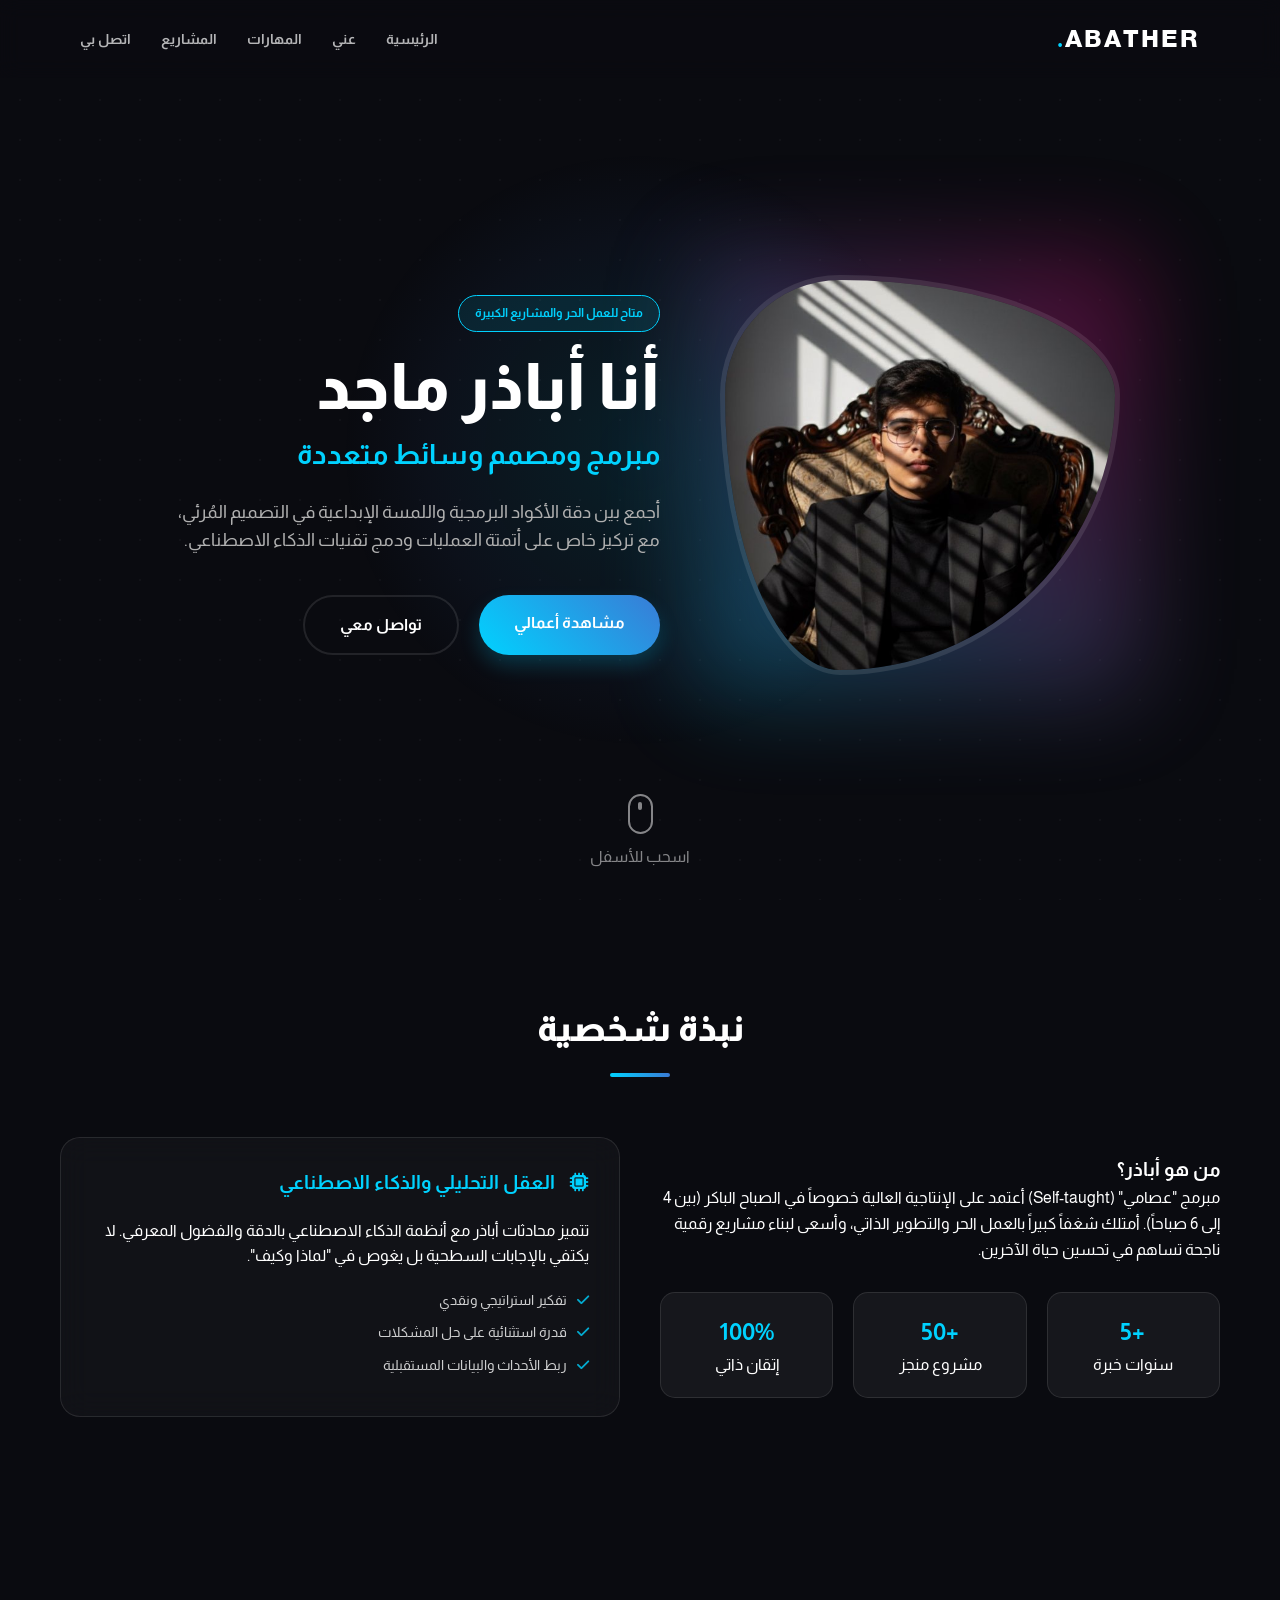
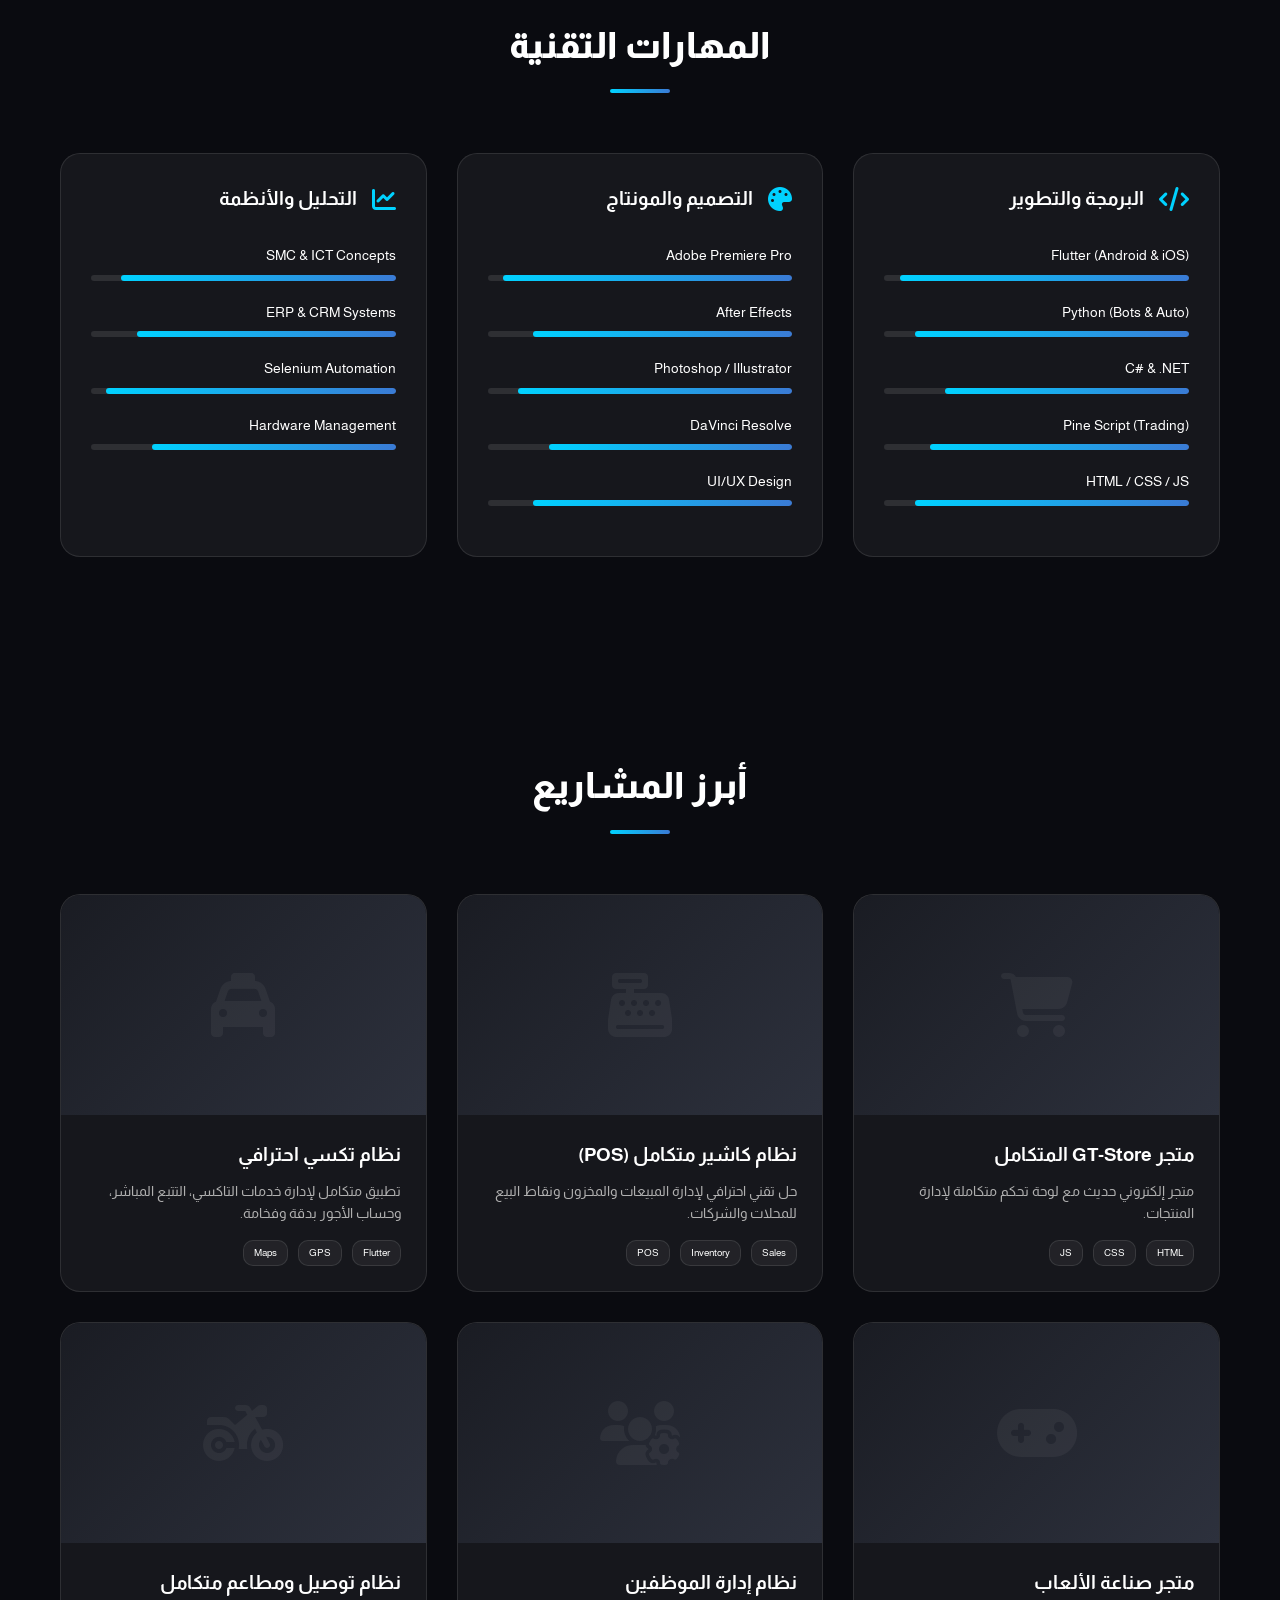
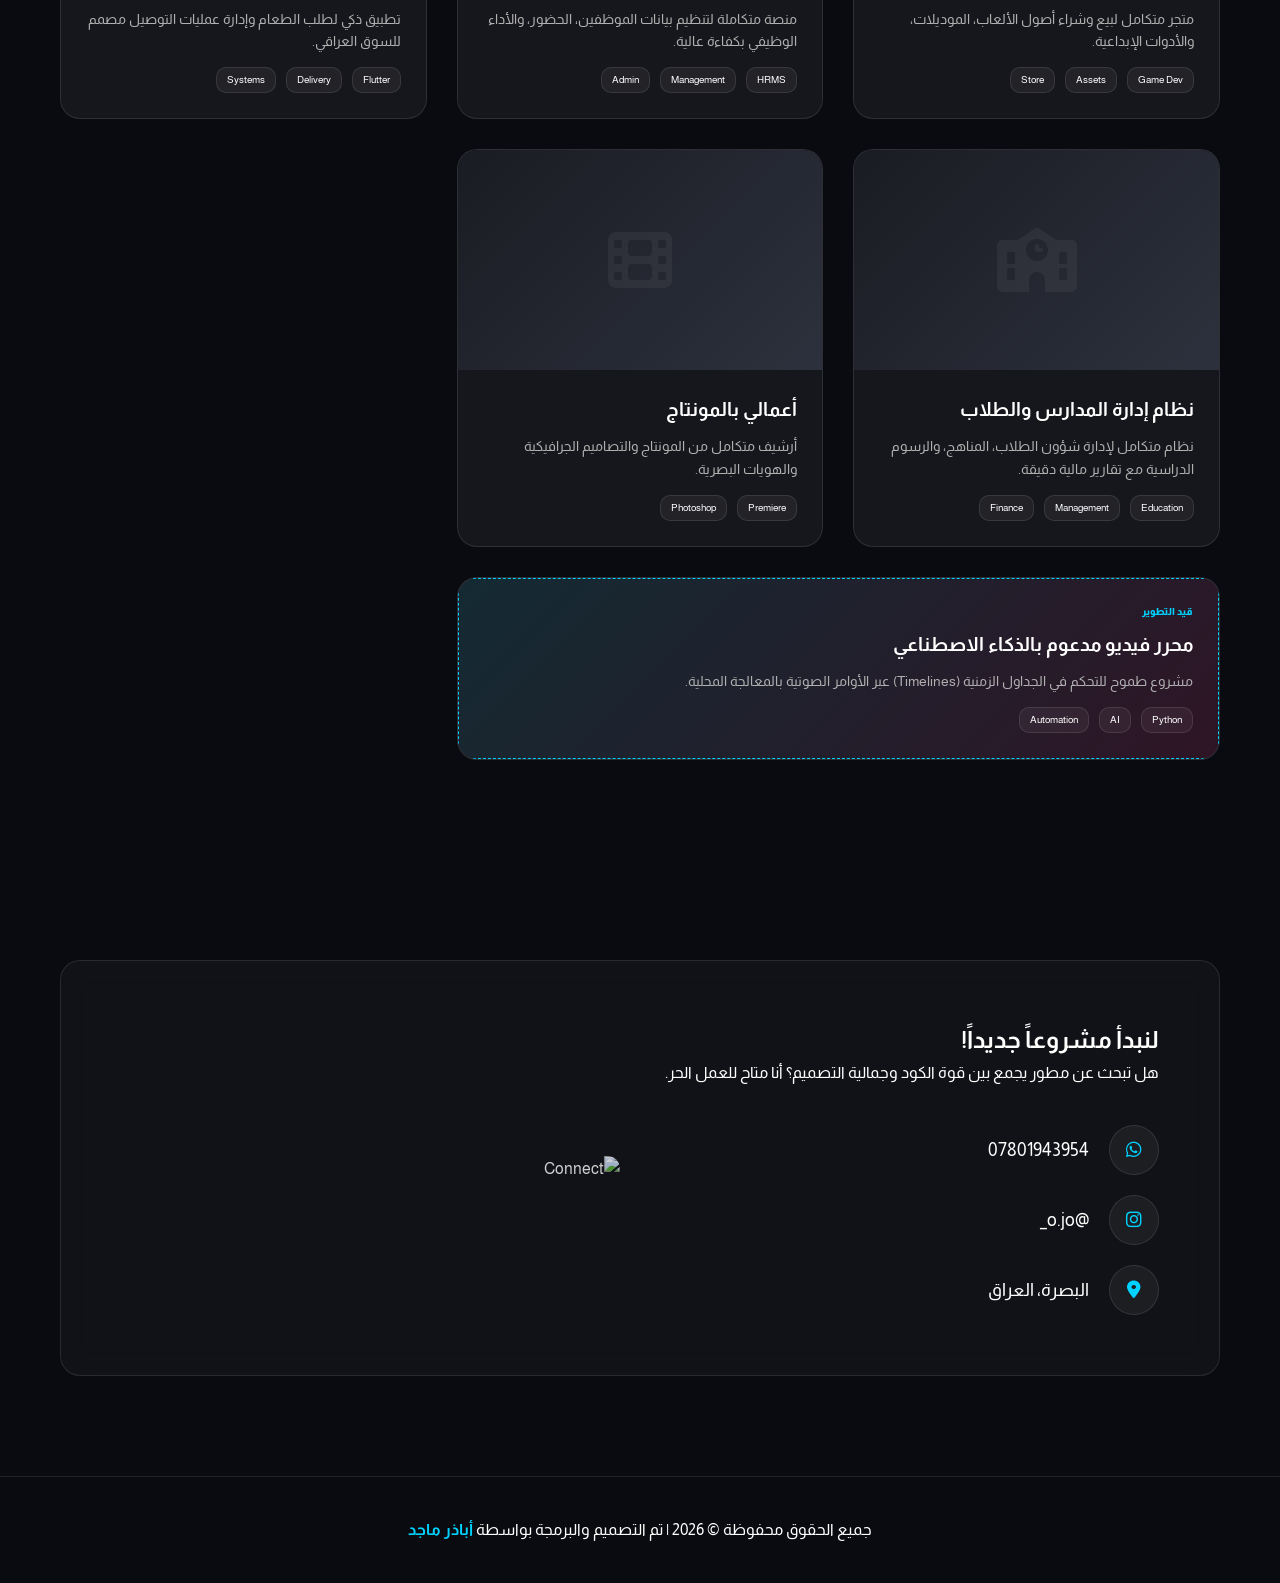
==== index.html @ ebd36cac "Add files via upload" ====
<!DOCTYPE html>
<html lang="ar" dir="rtl">
<head>
    <meta charset="UTF-8">
    <meta name="viewport" content="width=device-width, initial-scale=1.0">
    <title>أباذر ماجد | مبرمج ومصمم وسائط متعددة</title>
    <!-- SEO Meta Tags -->
    <meta name="description" content="البورتفوليو الشخصي لأباذر ماجد - مبرمج Flutter ومصمم وسائط متعددة وخبير في الأنظمة الذكية والأتمتة.">
    <!-- Fonts -->
    <link href="https://fonts.googleapis.com/css2?family=Almarai:wght@300;400;700;800&family=Outfit:wght@300;400;600;800&display=swap" rel="stylesheet">
    <!-- Icons -->
    <link rel="stylesheet" href="https://cdnjs.cloudflare.com/ajax/libs/font-awesome/6.4.0/css/all.min.css">
    <!-- Styles -->
    <link rel="stylesheet" href="style.css">
</head>
<body>
    <!-- Background Elements -->
    <div class="bg-glow"></div>
    <div class="bg-grid"></div>

    <nav class="navbar">
        <div class="nav-container">
            <div class="logo">ABATHER<span>.</span></div>
            <ul class="nav-links">
                <li><a href="#hero">الرئيسية</a></li>
                <li><a href="#about">عني</a></li>
                <li><a href="#skills">المهارات</a></li>
                <li><a href="#projects">المشاريع</a></li>
                <li><a href="#contact">اتصل بي</a></li>
            </ul>
            <div class="nav-toggle">
                <i class="fas fa-bars"></i>
            </div>
        </div>
    </nav>

    <main>
        <!-- Hero Section -->
        <section id="hero" class="hero-section">
            <div class="container">
                <div class="hero-content">
                    <div class="hero-image-wrapper reveal">
                        <img src="mang/3926734177934878693 (1).jpg" alt="أباذر ماجد" class="hero-image">
                        <div class="image-glow"></div>
                    </div>
                    <div class="hero-text reveal">
                        <h2 class="badge">متاح للعمل الحر والمشاريع الكبيرة</h2>
                        <h1>أنا أباذر ماجد</h1>
                        <h3 class="glitch-text">مبرمج ومصمم وسائط متعددة</h3>
                        <p>أجمع بين دقة الأكواد البرمجية واللمسة الإبداعية في التصميم المُرئي، مع تركيز خاص على أتمتة العمليات ودمج تقنيات الذكاء الاصطناعي.</p>
                        <div class="hero-btns">
                            <a href="#projects" class="btn primary">مشاهدة أعمالي</a>
                            <a href="https://wa.me/9647801943954" target="_blank" class="btn secondary">تواصل معي</a>
                        </div>
                    </div>
                </div>
            </div>
            <div class="scroll-down">
                <span class="mouse"></span>
                <span class="text">اسحب للأسفل</span>
            </div>
        </section>

        <!-- About Section -->
        <section id="about" class="about-section">
            <div class="container">
                <div class="section-header reveal">
                    <h2>نبذة شخصية</h2>
                    <div class="divider"></div>
                </div>
                <div class="about-grid">
                    <div class="about-info reveal">
                        <h3>من هو أباذر؟</h3>
                        <p>مبرمج "عصامي" (Self-taught) أعتمد على الإنتاجية العالية خصوصاً في الصباح الباكر (بين 4 إلى 6 صباحاً). أمتلك شغفاً كبيراً بالعمل الحر والتطوير الذاتي، وأسعى لبناء مشاريع رقمية ناجحة تساهم في تحسين حياة الآخرين.</p>
                        <div class="stats-row">
                            <div class="stat-card">
                                <h4>+5</h4>
                                <p>سنوات خبرة</p>
                            </div>
                            <div class="stat-card">
                                <h4>+50</h4>
                                <p>مشروع منجز</p>
                            </div>
                            <div class="stat-card">
                                <h4>100%</h4>
                                <p>إتقان ذاتي</p>
                            </div>
                        </div>
                    </div>
                    <div class="about-ai reveal">
                        <div class="glass-card ai-insight">
                            <h3><i class="fas fa-microchip"></i> العقل التحليلي والذكاء الاصطناعي</h3>
                            <p>تتميز محادثات أباذر مع أنظمة الذكاء الاصطناعي بالدقة والفضول المعرفي. لا يكتفي بالإجابات السطحية بل يغوص في "لماذا وكيف".</p>
                            <ul>
                                <li><i class="fas fa-check"></i> تفكير استراتيجي ونقدي</li>
                                <li><i class="fas fa-check"></i> قدرة استثنائية على حل المشكلات</li>
                                <li><i class="fas fa-check"></i> ربط الأحداث والبيانات المستقبلية</li>
                            </ul>
                        </div>
                    </div>
                </div>
            </div>
        </section>

        <!-- Skills Section -->
        <section id="skills" class="skills-section">
            <div class="container">
                <div class="section-header reveal">
                    <h2>المهارات التقنية</h2>
                    <div class="divider"></div>
                </div>
                <div class="skills-grid">
                    <!-- Dev Skills -->
                    <div class="skill-category reveal">
                        <div class="category-header">
                            <i class="fas fa-code"></i>
                            <h3>البرمجة والتطوير</h3>
                        </div>
                        <ul class="skill-list">
                            <li><span>Flutter (Android & iOS)</span><div class="bar"><div class="fill" style="width: 95%;"></div></div></li>
                            <li><span>Python (Bots & Auto)</span><div class="bar"><div class="fill" style="width: 90%;"></div></div></li>
                            <li><span>C# & .NET</span><div class="bar"><div class="fill" style="width: 80%;"></div></div></li>
                            <li><span>Pine Script (Trading)</span><div class="bar"><div class="fill" style="width: 85%;"></div></div></li>
                            <li><span>HTML / CSS / JS</span><div class="bar"><div class="fill" style="width: 90%;"></div></div></li>
                        </ul>
                    </div>
                    <!-- Design Skills -->
                    <div class="skill-category reveal">
                        <div class="category-header">
                            <i class="fas fa-palette"></i>
                            <h3>التصميم والمونتاج</h3>
                        </div>
                        <ul class="skill-list">
                            <li><span>Adobe Premiere Pro</span><div class="bar"><div class="fill" style="width: 95%;"></div></div></li>
                            <li><span>After Effects</span><div class="bar"><div class="fill" style="width: 85%;"></div></div></li>
                            <li><span>Photoshop / Illustrator</span><div class="bar"><div class="fill" style="width: 90%;"></div></div></li>
                            <li><span>DaVinci Resolve</span><div class="bar"><div class="fill" style="width: 80%;"></div></div></li>
                            <li><span>UI/UX Design</span><div class="bar"><div class="fill" style="width: 85%;"></div></div></li>
                        </ul>
                    </div>
                    <!-- Financial Skills -->
                    <div class="skill-category reveal">
                        <div class="category-header">
                            <i class="fas fa-chart-line"></i>
                            <h3>التحليل والأنظمة</h3>
                        </div>
                        <ul class="skill-list">
                            <li><span>SMC & ICT Concepts</span><div class="bar"><div class="fill" style="width: 90%;"></div></div></li>
                            <li><span>ERP & CRM Systems</span><div class="bar"><div class="fill" style="width: 85%;"></div></div></li>
                            <li><span>Selenium Automation</span><div class="bar"><div class="fill" style="width: 95%;"></div></div></li>
                            <li><span>Hardware Management</span><div class="bar"><div class="fill" style="width: 80%;"></div></div></li>
                        </ul>
                    </div>
                </div>
            </div>
        </section>

        <!-- Projects Section -->
        <section id="projects" class="projects-section">
            <div class="container">
                <div class="section-header reveal">
                    <h2>أبرز المشاريع</h2>
                    <div class="divider"></div>
                </div>
                <div class="projects-grid">
                    <!-- Project 1 - GT Store -->
                    <div class="project-card reveal">
                        <div class="project-img">
                            <i class="fas fa-shopping-cart placeholder-icon"></i>
                            <div class="overlay">
                                <a href="https://abathr313.github.io/GT-Store/" target="_blank" class="view-btn">زيارة الموقع <i class="fas fa-external-link-alt"></i></a>
                            </div>
                            <img src="https://images.unsplash.com/photo-1472851294608-062f824d29cc?auto=format&fit=crop&w=800&q=80" alt="GT Store" onerror="this.style.opacity='0'">
                        </div>
                        <div class="project-info">
                            <h3>متجر GT-Store المتكامل</h3>
                            <p>متجر إلكتروني حديث مع لوحة تحكم متكاملة لإدارة المنتجات.</p>
                            <div class="tags">
                                <span>HTML</span><span>CSS</span><span>JS</span>
                            </div>
                        </div>
                    </div>
                    <!-- Project 2 - POS System -->
                    <div class="project-card reveal">
                        <div class="project-img">
                             <i class="fas fa-cash-register placeholder-icon"></i>
                             <div class="overlay">
                                <a href="https://abathr313.github.io/-123/" target="_blank" class="view-btn">زيارة المشروع <i class="fas fa-external-link-alt"></i></a>
                            </div>
                            <img src="https://images.unsplash.com/photo-1604719312566-8912e9227c6a?q=80&w=800&auto=format&fit=crop" alt="Cashier POS System" onerror="this.style.opacity='0'">
                        </div>
                        <div class="project-info">
                            <h3>نظام كاشير متكامل (POS)</h3>
                            <p>حل تقني احترافي لإدارة المبيعات والمخزون ونقاط البيع للمحلات والشركات.</p>
                            <div class="tags">
                                <span>Sales</span><span>Inventory</span><span>POS</span>
                            </div>
                        </div>
                    </div>
                    <!-- Project 3 - Taxi System -->
                    <div class="project-card reveal">
                        <div class="project-img">
                             <i class="fas fa-taxi placeholder-icon"></i>
                             <div class="overlay">
                                <a href="https://abathr313.github.io/-1231/" target="_blank" class="view-btn">زيارة المشروع <i class="fas fa-external-link-alt"></i></a>
                            </div>
                            <img src="https://images.unsplash.com/photo-1617201939412-3260321201aa?q=80&w=800&auto=format&fit=crop" alt="Taxi System" onerror="this.style.opacity='0'">
                        </div>
                        <div class="project-info">
                            <h3>نظام تكسي احترافي</h3>
                            <p>تطبيق متكامل لإدارة خدمات التاكسي، التتبع المباشر، وحساب الأجور بدقة وفخامة.</p>
                            <div class="tags">
                                <span>Flutter</span><span>GPS</span><span>Maps</span>
                            </div>
                        </div>
                    </div>
                    <!-- Project 4 - Game Making Store -->
                    <div class="project-card reveal">
                        <div class="project-img">
                             <i class="fas fa-gamepad placeholder-icon"></i>
                             <div class="overlay">
                                <a href="https://abathr313.github.io/-121/" target="_blank" class="view-btn">زيارة المشروع <i class="fas fa-external-link-alt"></i></a>
                            </div>
                            <img src="https://images.unsplash.com/photo-1552820728-8b83bb6b773f?q=80&w=800&auto=format&fit=crop" alt="Game Making Store" onerror="this.style.opacity='0'">
                        </div>
                        <div class="project-info">
                            <h3>متجر صناعة الألعاب</h3>
                            <p>متجر متكامل لبيع وشراء أصول الألعاب، الموديلات، والأدوات الإبداعية.</p>
                            <div class="tags">
                                <span>Game Dev</span><span>Assets</span><span>Store</span>
                            </div>
                        </div>
                    </div>
                    <!-- Project 5 - HR System -->
                    <div class="project-card reveal">
                        <div class="project-img">
                             <i class="fas fa-users-cog placeholder-icon"></i>
                             <div class="overlay">
                                <a href="https://abathr313.github.io/-124/" target="_blank" class="view-btn">زيارة النظام <i class="fas fa-external-link-alt"></i></a>
                            </div>
                            <img src="https://images.unsplash.com/photo-1454165833767-027ffea9e77b?auto=format&fit=crop&w=800&q=80" alt="Employee Management System" onerror="this.style.opacity='0'">
                        </div>
                        <div class="project-info">
                            <h3>نظام إدارة الموظفين</h3>
                            <p>منصة متكاملة لتنظيم بيانات الموظفين، الحضور، والأداء الوظيفي بكفاءة عالية.</p>
                            <div class="tags">
                                <span>HRMS</span><span>Management</span><span>Admin</span>
                            </div>
                        </div>
                    </div>
                    <!-- Project 6 - Delivery System -->
                    <div class="project-card reveal">
                        <div class="project-img">
                             <i class="fas fa-motorcycle placeholder-icon"></i>
                             <div class="overlay">
                                <a href="https://abathr313.github.io/-126/" target="_blank" class="view-btn">زيارة المشروع <i class="fas fa-external-link-alt"></i></a>
                            </div>
                            <img src="https://images.unsplash.com/photo-1513104890138-7c749659a591?auto=format&fit=crop&w=800&q=80" alt="Delivery System" onerror="this.style.opacity='0'">
                        </div>
                        <div class="project-info">
                            <h3>نظام توصيل ومطاعم متكامل</h3>
                            <p>تطبيق ذكي لطلب الطعام وإدارة عمليات التوصيل مصمم للسوق العراقي.</p>
                            <div class="tags">
                                <span>Flutter</span><span>Delivery</span><span>Systems</span>
                            </div>
                        </div>
                    </div>
                    <!-- Project 7 - School System -->
                    <div class="project-card reveal">
                        <div class="project-img">
                             <i class="fas fa-school placeholder-icon"></i>
                             <div class="overlay">
                                <a href="https://abathr313.github.io/-144/fees.html" target="_blank" class="view-btn">زيارة النظام <i class="fas fa-external-link-alt"></i></a>
                            </div>
                            <img src="https://images.unsplash.com/photo-1523240795612-9a054b0db644?q=80&w=800&auto=format&fit=crop" alt="School Management System" onerror="this.style.opacity='0'">
                        </div>
                        <div class="project-info">
                            <h3>نظام إدارة المدارس والطلاب</h3>
                            <p>نظام متكامل لإدارة شؤون الطلاب، المناهج، والرسوم الدراسية مع تقارير مالية دقيقة.</p>
                            <div class="tags">
                                <span>Education</span><span>Management</span><span>Finance</span>
                            </div>
                        </div>
                    </div>
                    <!-- Project 8 - Multimedia Drive 1 -->
                    <div class="project-card reveal">
                        <div class="project-img">
                             <i class="fas fa-film placeholder-icon"></i>
                             <div class="overlay">
                                <a href="https://drive.google.com/drive/folders/1TkjBn6Q8F9dV_aL-BZgpra62aT1itW9M" target="_blank" class="view-btn">رؤية العمل <i class="fas fa-eye"></i></a>
                            </div>
                            <img src="https://images.unsplash.com/photo-1626785774573-4b799315345d?q=80&w=800&auto=format&fit=crop" alt="أعمالي بالمونتاج" onerror="this.style.opacity='0'">
                        </div>
                        <div class="project-info">
                            <h3>أعمالي بالمونتاج</h3>
                            <p>أرشيف متكامل من المونتاج والتصاميم الجرافيكية والهويات البصرية.</p>
                            <div class="tags">
                                <span>Premiere</span><span>Photoshop</span>
                            </div>
                        </div>
                    </div>
                    <!-- Featured AI Project -->
                    <div class="project-card reveal featured-card">
                        <div class="project-info featured">
                             <span class="label">قيد التطوير</span>
                            <h3>محرر فيديو مدعوم بالذكاء الاصطناعي</h3>
                            <p>مشروع طموح للتحكم في الجداول الزمنية (Timelines) عبر الأوامر الصوتية بالمعالجة المحلية.</p>
                             <div class="tags">
                                <span>Python</span><span>AI</span><span>Automation</span>
                            </div>
                        </div>
                    </div>
                </div>
            </div>
        </section>

        <!-- Contact Section -->
        <section id="contact" class="contact-section">
            <div class="container">
                <div class="contact-wrapper glass-card reveal">
                    <div class="contact-info">
                        <h2>لنبدأ مشروعاً جديداً!</h2>
                        <p>هل تبحث عن مطور يجمع بين قوة الكود وجمالية التصميم؟ أنا متاح للعمل الحر.</p>
                        <div class="contact-links">
                            <a href="https://wa.me/9647801943954" class="contact-item">
                                <i class="fab fa-whatsapp"></i>
                                <span>07801943954</span>
                            </a>
                            <a href="https://www.instagram.com/o.jo_" class="contact-item">
                                <i class="fab fa-instagram"></i>
                                <span>@o.jo_</span>
                            </a>
                            <div class="contact-item">
                                <i class="fas fa-map-marker-alt"></i>
                                <span>البصرة، العراق</span>
                            </div>
                        </div>
                    </div>
                    <div class="contact-form-placeholder">
                        <img src="https://images.unsplash.com/photo-1516321318423-f06f85e504b3?auto=format&fit=crop&w=800&q=80" alt="Connect">
                    </div>
                </div>
            </div>
        </section>
    </main>

    <footer class="footer">
        <div class="container">
            <p>جميع الحقوق محفوظة &copy; 2026 | تم التصميم والبرمجة بواسطة <span class="highlight">أباذر ماجد</span></p>
        </div>
    </footer>

    <!-- Scripts -->
    <script src="script.js"></script>
</body>
</html>
---- style.css ----
:root {
    --primary-color: #00d2ff;
    --secondary-color: #3a7bd5;
    --accent-color: #ff007f;
    --bg-dark: #0a0b10;
    --card-bg: rgba(255, 255, 255, 0.05);
    --text-main: #ffffff;
    --text-dim: #b0b0b0;
    --glass-border: rgba(255, 255, 255, 0.1);
    --transition: all 0.4s cubic-bezier(0.175, 0.885, 0.32, 1.275);
}

* {
    margin: 0;
    padding: 0;
    box-sizing: border-box;
    font-family: 'Almarai', 'Outfit', sans-serif;
}

html {
    scroll-behavior: smooth;
    overflow-x: hidden;
}

body {
    background-color: var(--bg-dark);
    color: var(--text-main);
    line-height: 1.6;
    overflow-x: hidden;
}

/* Background Effects */
.bg-glow {
    position: fixed;
    top: 50%;
    left: 50%;
    transform: translate(-50%, -50%);
    width: 600px;
    height: 600px;
    background: radial-gradient(circle, rgba(0, 210, 255, 0.1) 0%, rgba(58, 123, 213, 0.05) 50%, transparent 70%);
    z-index: -1;
    pointer-events: none;
    animation: pulseGlow 10s infinite alternate;
}

@keyframes pulseGlow {
    0% { transform: translate(-50%, -50%) scale(1); opacity: 0.5; }
    100% { transform: translate(-50%, -50%) scale(1.5); opacity: 0.8; }
}

.bg-grid {
    position: fixed;
    top: 0;
    left: 0;
    width: 100%;
    height: 100%;
    background-image: radial-gradient(var(--glass-border) 1px, transparent 1px);
    background-size: 40px 40px;
    z-index: -2;
    opacity: 0.3;
}

.container {
    max-width: 1200px;
    margin: 0 auto;
    padding: 0 20px;
}

/* Navbar */
.navbar {
    position: fixed;
    top: 0;
    width: 100%;
    z-index: 1000;
    padding: 20px 0;
    transition: var(--transition);
    background: rgba(10, 11, 16, 0.5);
    backdrop-filter: blur(10px);
}

.navbar.scrolled {
    padding: 10px 0;
    border-bottom: 1px solid var(--glass-border);
}

.nav-container {
    display: flex;
    justify-content: space-between;
    align-items: center;
    max-width: 1200px;
    margin: 0 auto;
    padding: 0 40px;
}

.logo {
    font-size: 24px;
    font-weight: 800;
    letter-spacing: 2px;
}

.logo span {
    color: var(--primary-color);
}

.nav-links {
    display: flex;
    list-style: none;
    gap: 30px;
}

.nav-links a {
    text-decoration: none;
    color: var(--text-main);
    font-weight: 600;
    font-size: 14px;
    transition: var(--transition);
    opacity: 0.7;
}

.nav-links a:hover {
    color: var(--primary-color);
    opacity: 1;
}

.nav-toggle {
    display: none;
    font-size: 24px;
    cursor: pointer;
}

/* Sections General */
section {
    padding: 100px 0;
}

.section-header {
    text-align: center;
    margin-bottom: 60px;
}

.section-header h2 {
    font-size: 36px;
    font-weight: 800;
    margin-bottom: 15px;
}

.divider {
    width: 60px;
    height: 4px;
    background: linear-gradient(to right, var(--primary-color), var(--secondary-color));
    margin: 0 auto;
    border-radius: 2px;
}

/* Hero Section */
.hero-section {
    min-height: 100vh;
    display: flex;
    flex-direction: column;
    justify-content: center;
    position: relative;
    padding-top: 150px;
}

.hero-content {
    display: flex;
    align-items: center;
    gap: 60px;
}

.hero-text h1 {
    font-size: 64px;
    font-weight: 800;
    line-height: 1.1;
    margin: 10px 0;
}

.hero-text h3 {
    font-size: 28px;
    color: var(--primary-color);
    margin-bottom: 20px;
}

.hero-text p {
    font-size: 18px;
    color: var(--text-dim);
    max-width: 500px;
    margin-bottom: 40px;
}

.badge {
    display: inline-block;
    padding: 8px 16px;
    background: rgba(0, 210, 255, 0.1);
    border: 1px solid var(--primary-color);
    border-radius: 20px;
    font-size: 12px;
    font-weight: 700;
    color: var(--primary-color);
    margin-bottom: 10px;
}

.hero-btns {
    display: flex;
    gap: 20px;
}

.btn {
    padding: 15px 35px;
    border-radius: 30px;
    text-decoration: none;
    font-weight: 700;
    transition: var(--transition);
    text-align: center;
}

.btn.primary {
    background: linear-gradient(45deg, var(--primary-color), var(--secondary-color));
    color: white;
    box-shadow: 0 10px 20px rgba(0, 210, 255, 0.2);
}

.btn.primary:hover {
    transform: translateY(-5px);
    box-shadow: 0 15px 30px rgba(0, 210, 255, 0.3);
}

.btn.secondary {
    border: 2px solid var(--glass-border);
    color: var(--text-main);
}

.btn.secondary:hover {
    background: var(--glass-border);
}

.hero-image-wrapper {
    position: relative;
    width: 400px;
    height: 400px;
}

.hero-image {
    width: 100%;
    height: 100%;
    object-fit: cover;
    border-radius: 30% 70% 70% 30% / 30% 30% 70% 70%;
    border: 5px solid var(--glass-border);
    animation: morph 8s ease-in-out infinite;
    position: relative;
    z-index: 1;
}

@keyframes morph {
    0% { border-radius: 30% 70% 70% 30% / 30% 30% 70% 70%; }
    50% { border-radius: 66% 34% 33% 67% / 58% 73% 27% 42%; }
    100% { border-radius: 30% 70% 70% 30% / 30% 30% 70% 70%; }
}

.image-glow {
    position: absolute;
    top: -20px;
    left: -20px;
    right: -20px;
    bottom: -20px;
    background: linear-gradient(45deg, var(--primary-color), var(--accent-color));
    filter: blur(50px);
    opacity: 0.3;
    z-index: 0;
}

.scroll-down {
    position: absolute;
    bottom: 30px;
    left: 50%;
    transform: translateX(-50%);
    display: flex;
    flex-direction: column;
    align-items: center;
    gap: 10px;
    opacity: 0.5;
}

.mouse {
    width: 25px;
    height: 40px;
    border: 2px solid var(--text-main);
    border-radius: 15px;
    position: relative;
}

.mouse::after {
    content: '';
    width: 4px;
    height: 8px;
    background: var(--text-main);
    position: absolute;
    top: 6px;
    left: 50%;
    transform: translateX(-50%);
    border-radius: 2px;
    animation: scroll 2s infinite;
}

@keyframes scroll {
    0% { transform: translate(-50%, 0); opacity: 1; }
    100% { transform: translate(-50%, 15px); opacity: 0; }
}

/* About Section */
.about-grid {
    display: grid;
    grid-template-columns: 1fr 1fr;
    gap: 40px;
    align-items: center;
}

.stats-row {
    display: flex;
    gap: 20px;
    margin-top: 30px;
}

.stat-card {
    background: var(--card-bg);
    padding: 20px;
    border-radius: 15px;
    text-align: center;
    flex: 1;
    border: 1px solid var(--glass-border);
}

.stat-card h4 {
    font-size: 24px;
    color: var(--primary-color);
}

.glass-card {
    background: rgba(255, 255, 255, 0.03);
    backdrop-filter: blur(15px);
    border: 1px solid var(--glass-border);
    border-radius: 20px;
    padding: 30px;
}

.ai-insight h3 {
    display: flex;
    align-items: center;
    gap: 15px;
    margin-bottom: 20px;
    color: var(--primary-color);
}

.ai-insight ul {
    list-style: none;
    margin-top: 20px;
}

.ai-insight li {
    display: flex;
    align-items: center;
    gap: 10px;
    margin-bottom: 10px;
    font-size: 14px;
    opacity: 0.8;
}

.ai-insight li i {
    color: var(--primary-color);
}

/* Skills Section */
.skills-grid {
    display: grid;
    grid-template-columns: repeat(3, 1fr);
    gap: 30px;
}

.skill-category {
    background: var(--card-bg);
    border: 1px solid var(--glass-border);
    border-radius: 20px;
    padding: 30px;
    transition: var(--transition);
}

.skill-category:hover {
    transform: translateY(-10px);
    border-color: var(--primary-color);
}

.category-header {
    display: flex;
    align-items: center;
    gap: 15px;
    margin-bottom: 30px;
}

.category-header i {
    font-size: 24px;
    color: var(--primary-color);
}

.skill-list {
    list-style: none;
}

.skill-list li {
    margin-bottom: 20px;
}

.skill-list li span {
    display: block;
    font-size: 14px;
    margin-bottom: 8px;
}

.bar {
    height: 6px;
    background: rgba(255, 255, 255, 0.1);
    border-radius: 3px;
    overflow: hidden;
}

.fill {
    height: 100%;
    background: linear-gradient(to right, var(--primary-color), var(--secondary-color));
    border-radius: 3px;
}

/* Projects Section */
.projects-grid {
    display: grid;
    grid-template-columns: repeat(auto-fill, minmax(350px, 1fr));
    gap: 30px;
}

.featured-card {
    grid-column: span 1;
}

@media (min-width: 992px) {
    .featured-card {
        grid-column: span 2;
    }
}

.project-card {
    background: var(--card-bg);
    border-radius: 20px;
    overflow: hidden;
    border: 1px solid var(--glass-border);
    transition: var(--transition);
}

.project-card:hover {
    transform: scale(1.02);
}

.project-img {
    height: 220px;
    width: 100%;
    overflow: hidden;
    position: relative;
    background: linear-gradient(135deg, #1a1c23 0%, #2d313d 100%);
    display: flex;
    align-items: center;
    justify-content: center;
}

.placeholder-icon {
    position: absolute;
    font-size: 4rem;
    color: rgba(255, 255, 255, 0.05);
    z-index: 0;
}

.project-img img {
    width: 100%;
    height: 100%;
    object-fit: cover;
    transition: transform 0.6s cubic-bezier(0.4, 0, 0.2, 1), opacity 0.3s ease;
    position: relative;
    z-index: 1;
}

.overlay {
    position: absolute;
    top: 0;
    left: 0;
    width: 100%;
    height: 100%;
    background: rgba(0,0,0,0.7);
    display: flex;
    justify-content: center;
    align-items: center;
    opacity: 0;
    transition: var(--transition);
    z-index: 2;
}

.project-card:hover .overlay {
    opacity: 1;
}

.view-btn {
    padding: 10px 20px;
    background: var(--primary-color);
    color: white;
    text-decoration: none;
    border-radius: 25px;
    font-size: 14px;
    font-weight: 700;
}

.project-info {
    padding: 25px;
}

.project-info h3 {
    margin-bottom: 10px;
}

.project-info p {
    font-size: 14px;
    color: var(--text-dim);
    margin-bottom: 15px;
}

.tags {
    display: flex;
    flex-wrap: wrap;
    gap: 10px;
}

.tags span {
    font-size: 10px;
    padding: 4px 10px;
    background: rgba(255, 255, 255, 0.05);
    border-radius: 10px;
    border: 1px solid var(--glass-border);
}

.featured {
    height: 100%;
    display: flex;
    flex-direction: column;
    justify-content: center;
    background: linear-gradient(135deg, rgba(0, 210, 255, 0.1), rgba(255, 0, 127, 0.1));
    border: 1px dashed var(--primary-color);
}

.label {
    font-size: 10px;
    color: var(--primary-color);
    font-weight: 800;
    text-transform: uppercase;
    margin-bottom: 10px;
    display: block;
}

.more-projects {
    text-align: center;
    margin-top: 50px;
}

.link-group {
    display: flex;
    justify-content: center;
    gap: 15px;
    flex-wrap: wrap;
    margin-top: 20px;
}

.link-group a {
    color: var(--primary-color);
    text-decoration: none;
    font-size: 14px;
    border-bottom: 1px solid transparent;
    transition: var(--transition);
}

.link-group a:hover {
    border-bottom: 1px solid var(--primary-color);
}

/* Contact Section */
.contact-wrapper {
    display: grid;
    grid-template-columns: 1fr 1fr;
    gap: 40px;
    align-items: center;
    padding: 60px;
}

.contact-links {
    margin-top: 40px;
    display: flex;
    flex-direction: column;
    gap: 20px;
}

.contact-item {
    display: flex;
    align-items: center;
    gap: 20px;
    text-decoration: none;
    color: var(--text-main);
    font-size: 18px;
    transition: var(--transition);
}

.contact-item i {
    width: 50px;
    height: 50px;
    background: var(--card-bg);
    display: flex;
    justify-content: center;
    align-items: center;
    border-radius: 50%;
    color: var(--primary-color);
    border: 1px solid var(--glass-border);
}

.contact-item:hover {
    color: var(--primary-color);
}

.contact-form-placeholder img {
    width: 100%;
    border-radius: 20px;
    opacity: 0.8;
}

/* Footer */
.footer {
    text-align: center;
    padding: 40px 0;
    border-top: 1px solid var(--glass-border);
}

.highlight {
    color: var(--primary-color);
    font-weight: 700;
}

/* Animations */
.reveal {
    opacity: 0;
    transform: translateY(30px);
    transition: all 1s ease-out;
}

.reveal.active {
    opacity: 1;
    transform: translateY(0);
}

/* Responsive */
@media (max-width: 992px) {
    .hero-content {
        flex-direction: column-reverse;
        text-align: center;
    }
    .about-grid, .skills-grid, .projects-grid, .contact-wrapper {
        grid-template-columns: 1fr;
    }
    .hero-text h1 {
        font-size: 48px;
    }
    .hero-image-wrapper {
        width: 300px;
        height: 300px;
    }
}

@media (max-width: 768px) {
    .nav-links {
        display: none;
    }
    .nav-toggle {
        display: block;
    }
}
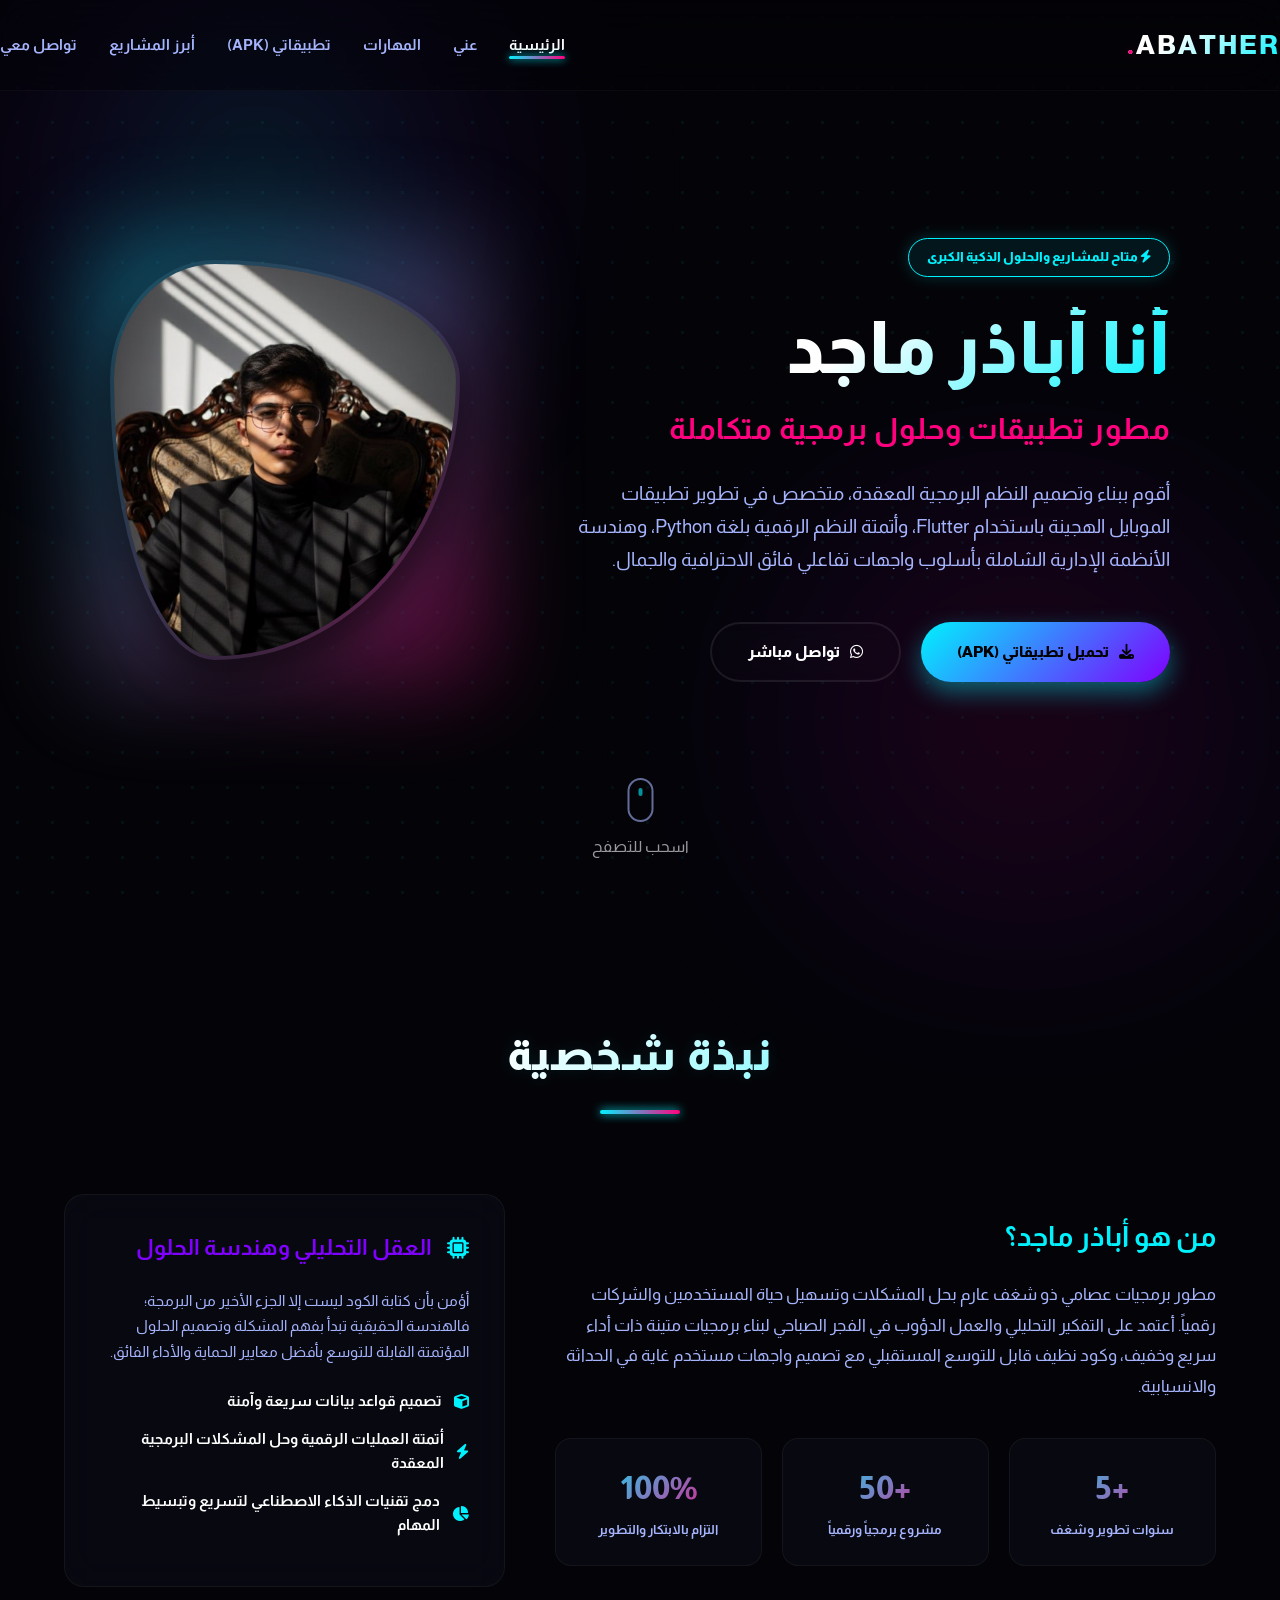
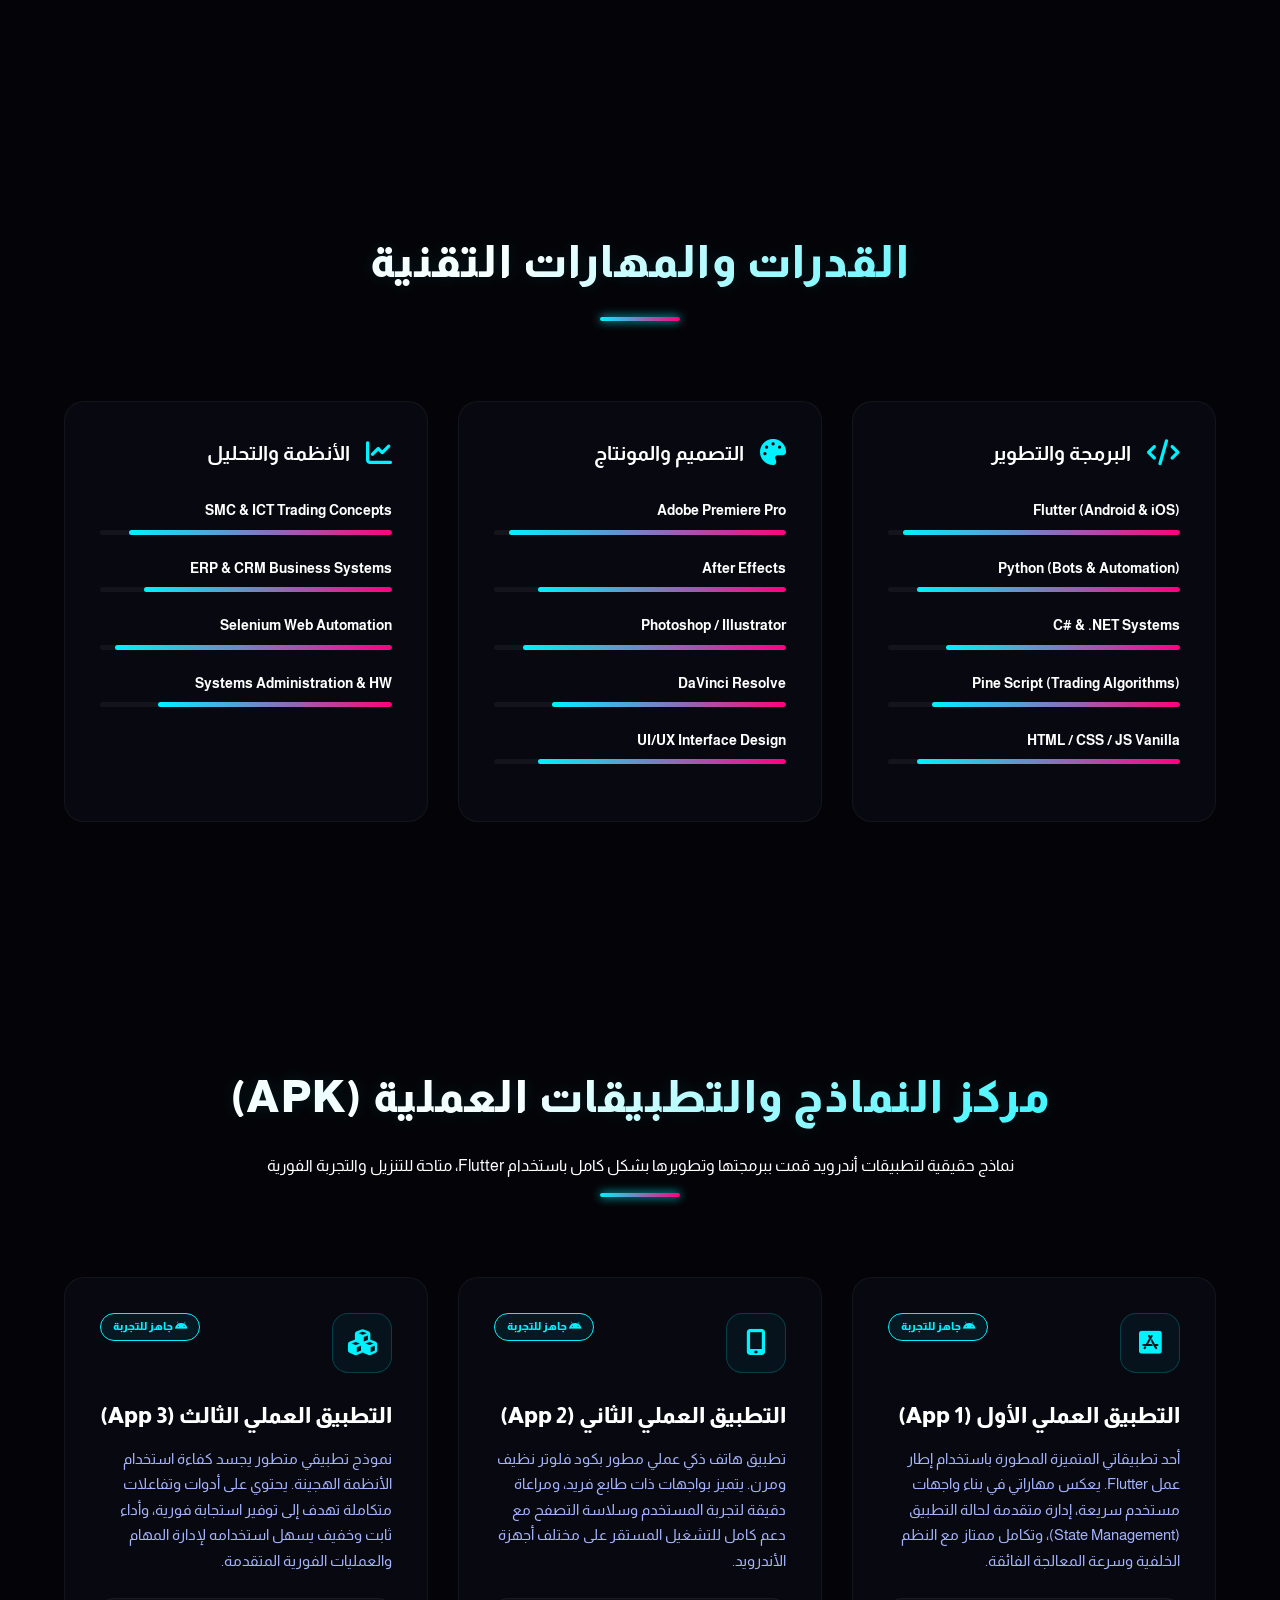
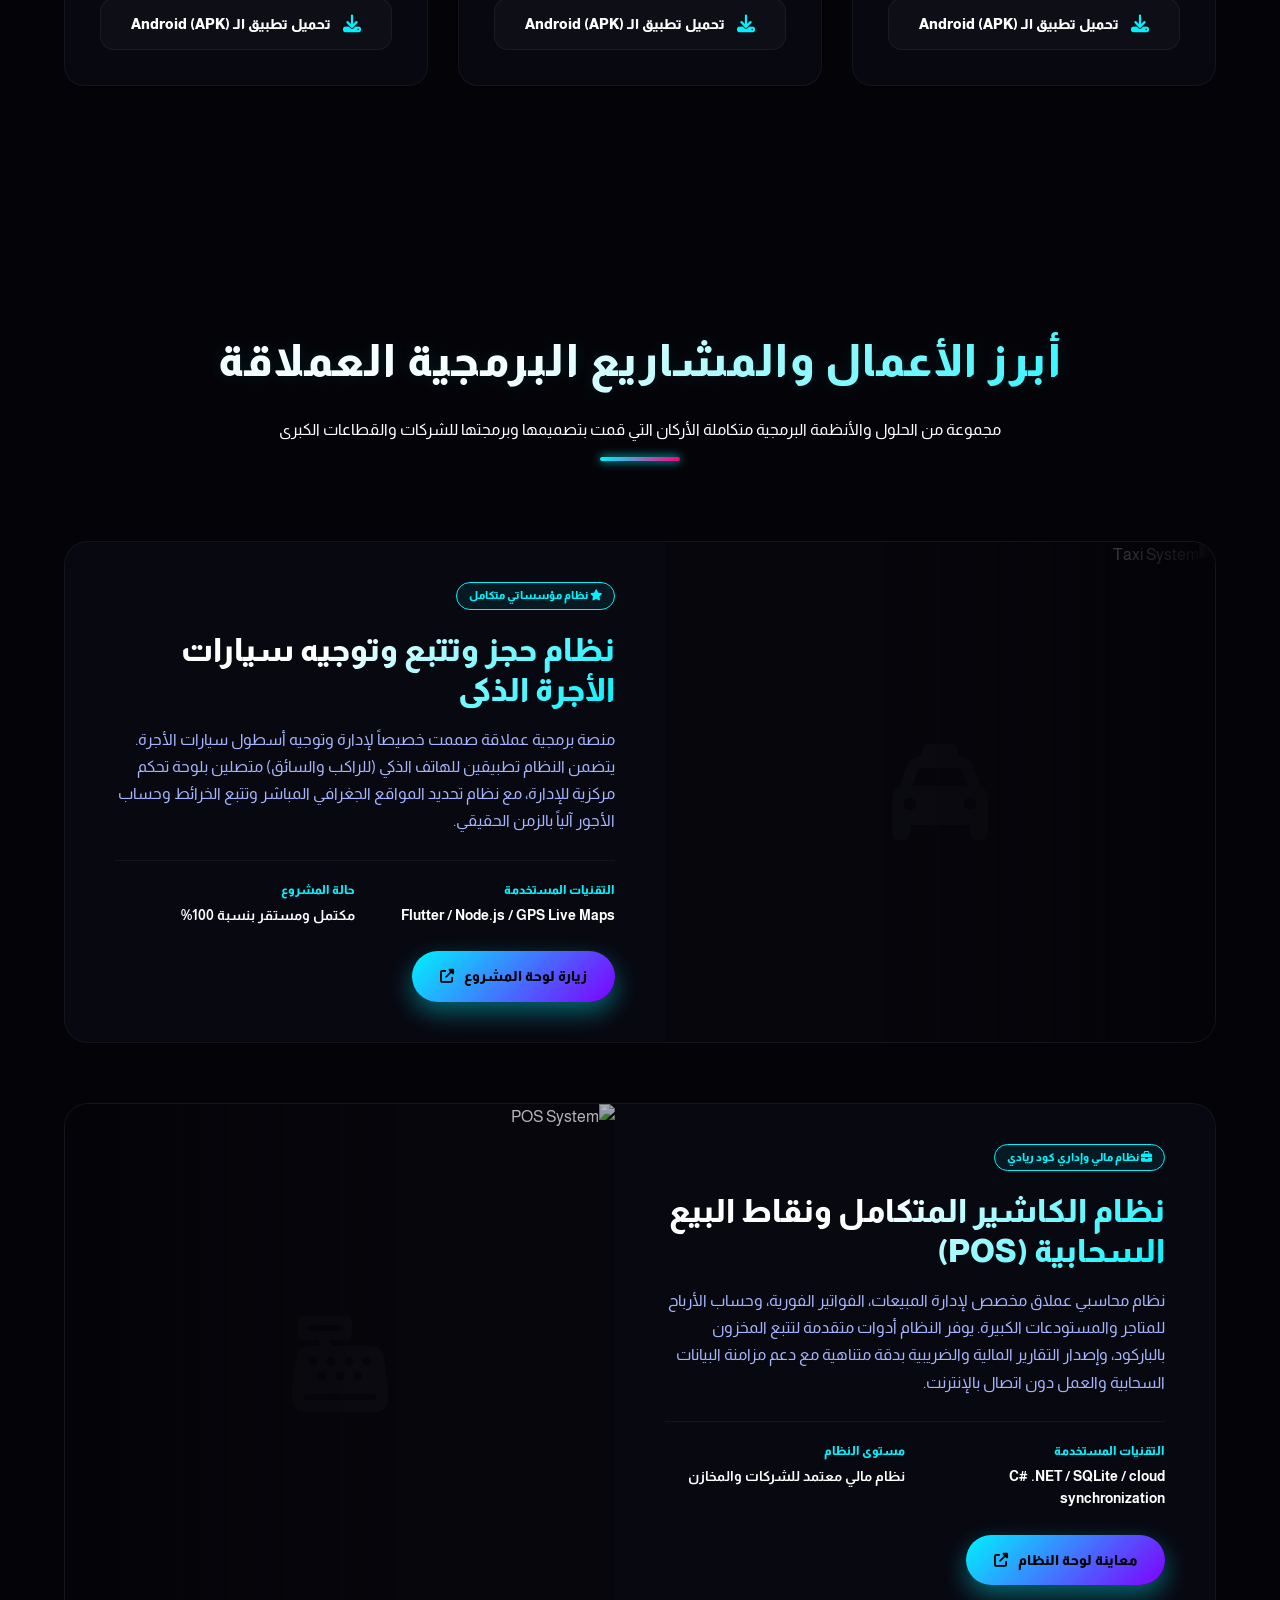
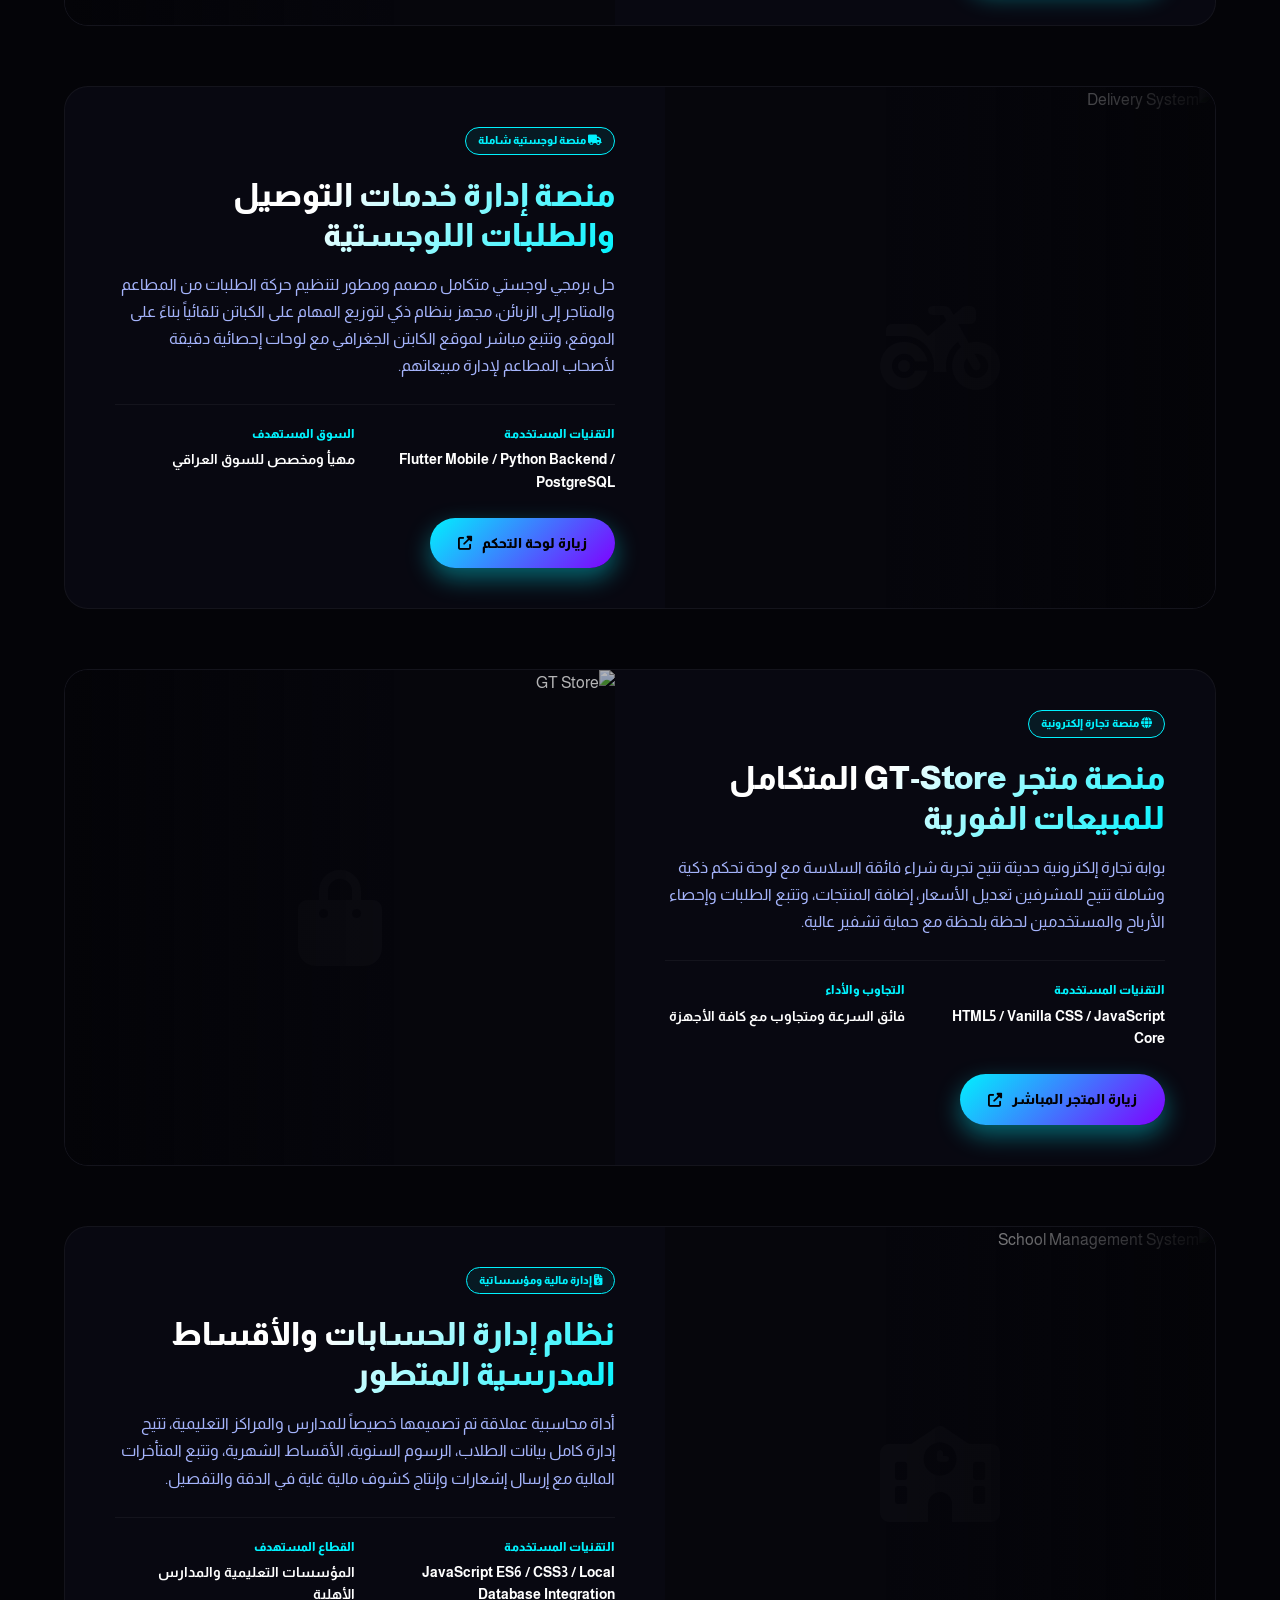
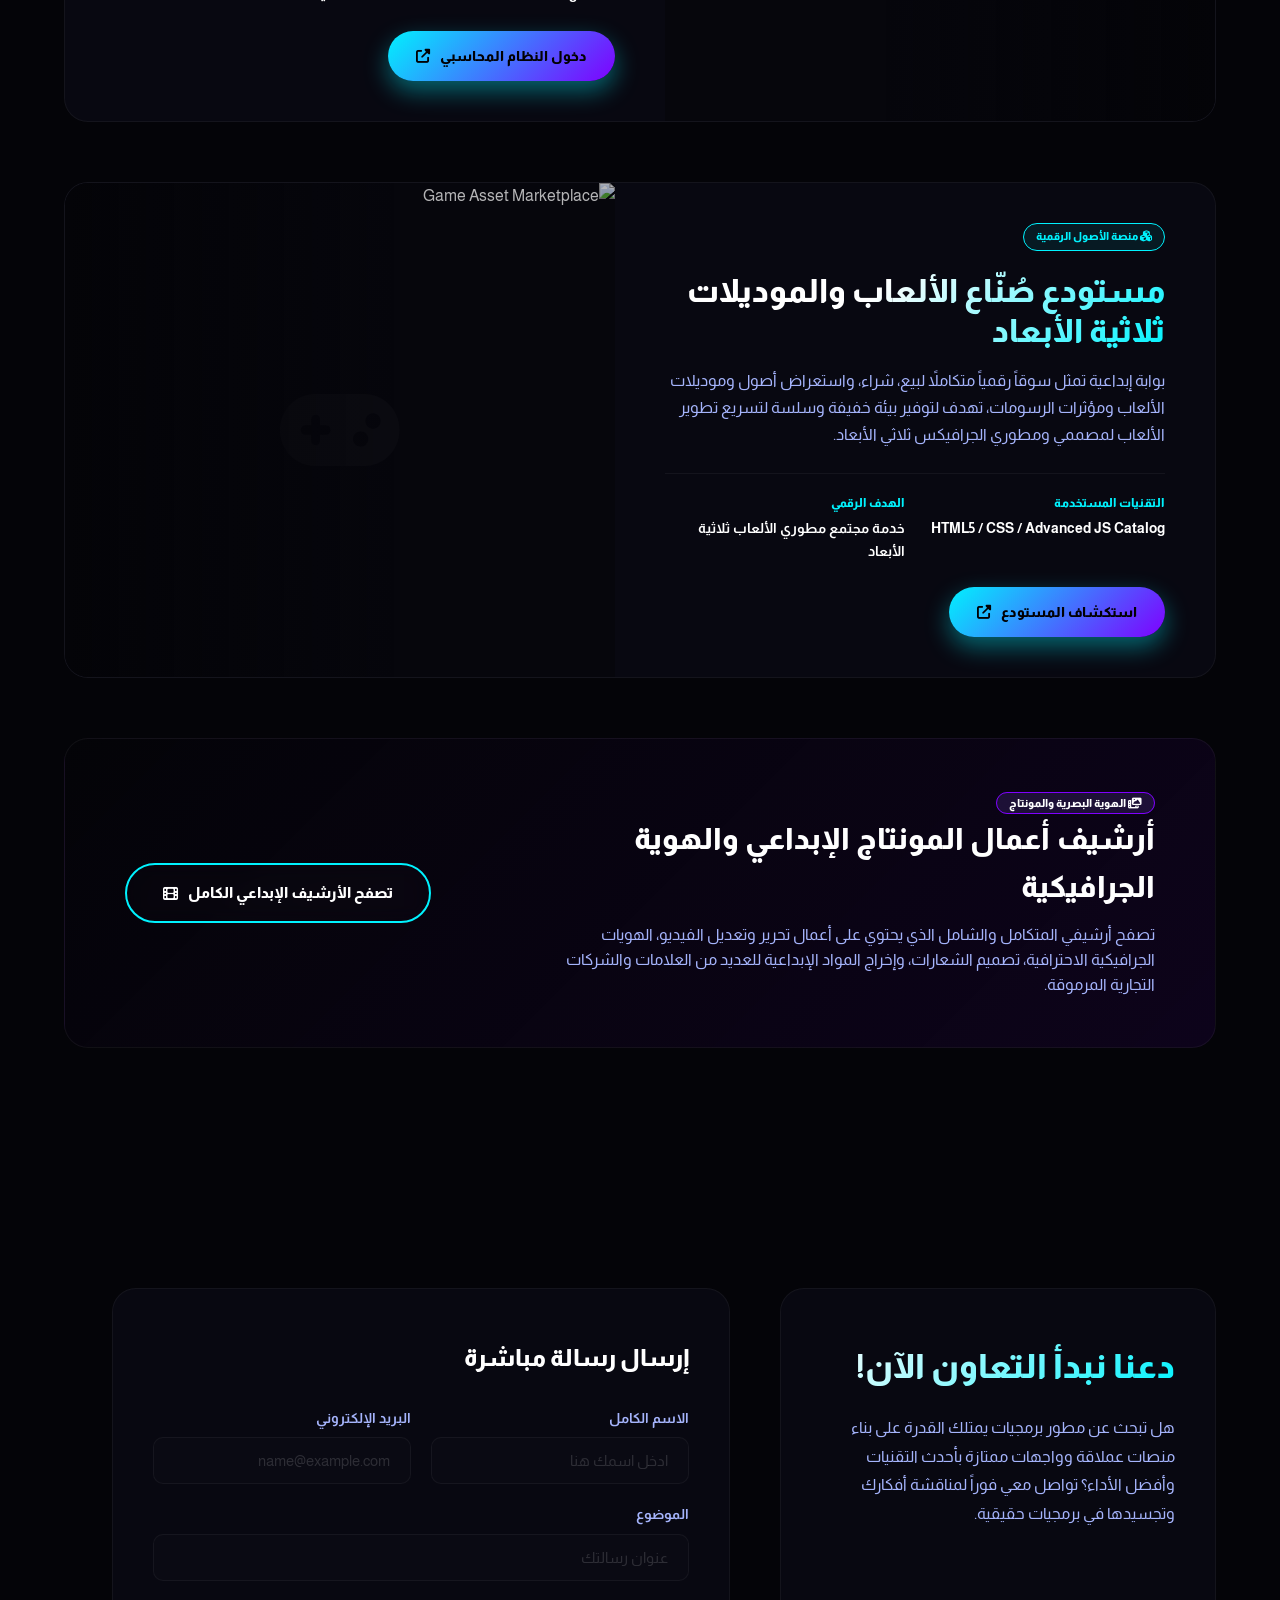
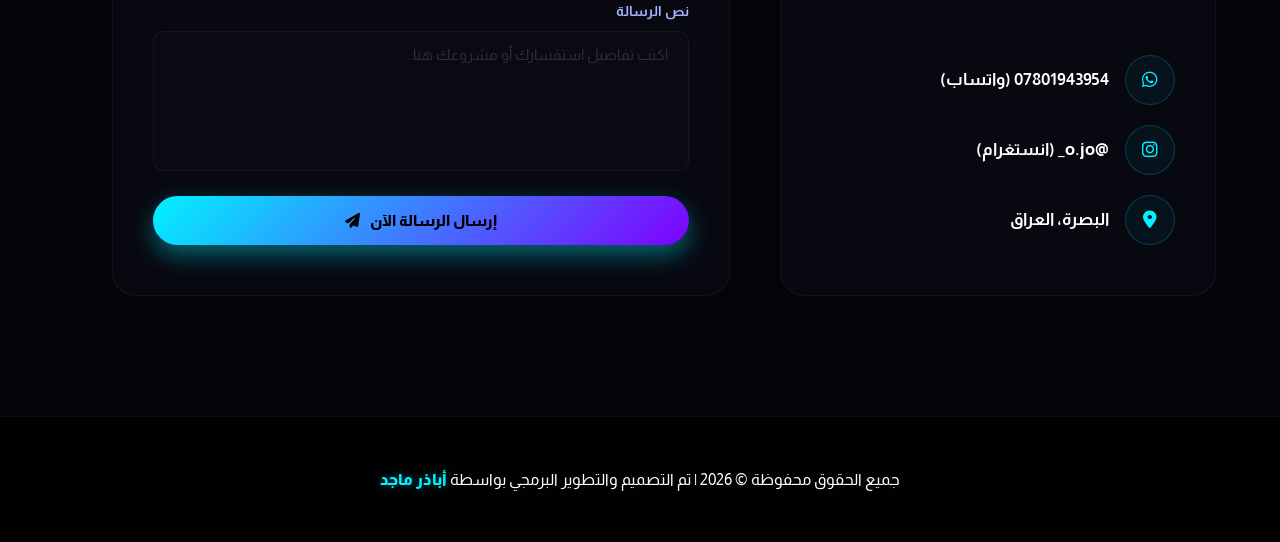
==== commit 6890ee35: "Add files via upload" ====
--- a/index.html
+++ b/index.html
@@ -3,9 +3,11 @@
 <head>
     <meta charset="UTF-8">
     <meta name="viewport" content="width=device-width, initial-scale=1.0">
-    <title>أباذر ماجد | مبرمج ومصمم وسائط متعددة</title>
+    <title>أباذر ماجد | مطور تطبيقات فلوتر ونظم برمجية ذكية</title>
     <!-- SEO Meta Tags -->
-    <meta name="description" content="البورتفوليو الشخصي لأباذر ماجد - مبرمج Flutter ومصمم وسائط متعددة وخبير في الأنظمة الذكية والأتمتة.">
+    <meta name="description" content="البورتفوليو الشخصي للمطور أباذر ماجد - خبير تطوير تطبيقات Flutter، الأنظمة المؤتمتة، وأدوات المونتاج وتصميم الهويات البصرية بمظهر احترافي ومبتكر.">
+    <meta name="keywords" content="أباذر ماجد, مطور فلوتر, Flutter Developer Basra, مبرمج العراق, تصميم واجهات, أتمتة بايثون, Pine Script, مونتاج فيديو, تطبيقات APK">
+    
     <!-- Fonts -->
     <link href="https://fonts.googleapis.com/css2?family=Almarai:wght@300;400;700;800&family=Outfit:wght@300;400;600;800&display=swap" rel="stylesheet">
     <!-- Icons -->
@@ -14,50 +16,69 @@
     <link rel="stylesheet" href="style.css">
 </head>
 <body>
-    <!-- Background Elements -->
+    <!-- Background Space Elements -->
     <div class="bg-glow"></div>
+    <div class="bg-glow-2"></div>
     <div class="bg-grid"></div>
 
+    <!-- Header Navigation -->
     <nav class="navbar">
         <div class="nav-container">
             <div class="logo">ABATHER<span>.</span></div>
             <ul class="nav-links">
-                <li><a href="#hero">الرئيسية</a></li>
+                <li><a href="#hero" class="active">الرئيسية</a></li>
                 <li><a href="#about">عني</a></li>
                 <li><a href="#skills">المهارات</a></li>
-                <li><a href="#projects">المشاريع</a></li>
-                <li><a href="#contact">اتصل بي</a></li>
+                <li><a href="#apk-center">تطبيقاتي (APK)</a></li>
+                <li><a href="#projects">أبرز المشاريع</a></li>
+                <li><a href="#contact">تواصل معي</a></li>
             </ul>
-            <div class="nav-toggle">
+            <div class="nav-toggle" id="hamburger-menu">
                 <i class="fas fa-bars"></i>
             </div>
         </div>
     </nav>
+
+    <!-- Mobile Navigation Drawer -->
+    <div class="mobile-nav-drawer" id="mobile-drawer">
+        <div class="mobile-nav-close" id="drawer-close">
+            <i class="fas fa-times"></i>
+        </div>
+        <ul class="mobile-nav-links">
+            <li><a href="#hero">الرئيسية</a></li>
+            <li><a href="#about">عني</a></li>
+            <li><a href="#skills">المهارات</a></li>
+            <li><a href="#apk-center">تطبيقاتي (APK)</a></li>
+            <li><a href="#projects">أبرز المشاريع</a></li>
+            <li><a href="#contact">تواصل معي</a></li>
+        </ul>
+    </div>
+    <div class="drawer-overlay" id="drawer-overlay"></div>
 
     <main>
         <!-- Hero Section -->
         <section id="hero" class="hero-section">
             <div class="container">
                 <div class="hero-content">
+                    <div class="hero-text reveal">
+                        <h2 class="badge"><i class="fas fa-bolt"></i> متاح للمشاريع والحلول الذكية الكبرى</h2>
+                        <h1>أنا أباذر ماجد</h1>
+                        <h3 class="glitch-text">مطور تطبيقات وحلول برمجية متكاملة</h3>
+                        <p>أقوم ببناء وتصميم النظم البرمجية المعقدة، متخصص في تطوير تطبيقات الموبايل الهجينة باستخدام Flutter، وأتمتة النظم الرقمية بلغة Python، وهندسة الأنظمة الإدارية الشاملة بأسلوب واجهات تفاعلي فائق الاحترافية والجمال.</p>
+                        <div class="hero-btns">
+                            <a href="#apk-center" class="btn primary"><i class="fas fa-download"></i> تحميل تطبيقاتي (APK)</a>
+                            <a href="https://wa.me/9647801943954" target="_blank" class="btn secondary"><i class="fab fa-whatsapp"></i> تواصل مباشر</a>
+                        </div>
+                    </div>
                     <div class="hero-image-wrapper reveal">
                         <img src="mang/3926734177934878693 (1).jpg" alt="أباذر ماجد" class="hero-image">
                         <div class="image-glow"></div>
                     </div>
-                    <div class="hero-text reveal">
-                        <h2 class="badge">متاح للعمل الحر والمشاريع الكبيرة</h2>
-                        <h1>أنا أباذر ماجد</h1>
-                        <h3 class="glitch-text">مبرمج ومصمم وسائط متعددة</h3>
-                        <p>أجمع بين دقة الأكواد البرمجية واللمسة الإبداعية في التصميم المُرئي، مع تركيز خاص على أتمتة العمليات ودمج تقنيات الذكاء الاصطناعي.</p>
-                        <div class="hero-btns">
-                            <a href="#projects" class="btn primary">مشاهدة أعمالي</a>
-                            <a href="https://wa.me/9647801943954" target="_blank" class="btn secondary">تواصل معي</a>
-                        </div>
-                    </div>
                 </div>
             </div>
             <div class="scroll-down">
                 <span class="mouse"></span>
-                <span class="text">اسحب للأسفل</span>
+                <span class="text">اسحب للتصفح</span>
             </div>
         </section>
 
@@ -70,31 +91,31 @@
                 </div>
                 <div class="about-grid">
                     <div class="about-info reveal">
-                        <h3>من هو أباذر؟</h3>
-                        <p>مبرمج "عصامي" (Self-taught) أعتمد على الإنتاجية العالية خصوصاً في الصباح الباكر (بين 4 إلى 6 صباحاً). أمتلك شغفاً كبيراً بالعمل الحر والتطوير الذاتي، وأسعى لبناء مشاريع رقمية ناجحة تساهم في تحسين حياة الآخرين.</p>
+                        <h3>من هو أباذر ماجد؟</h3>
+                        <p>مطور برمجيات عصامي ذو شغف عارم بحل المشكلات وتسهيل حياة المستخدمين والشركات رقمياً. أعتمد على التفكير التحليلي والعمل الدؤوب في الفجر الصباحي لبناء برمجيات متينة ذات أداء سريع وخفيف، وكود نظيف قابل للتوسع المستقبلي مع تصميم واجهات مستخدم غاية في الحداثة والانسيابية.</p>
                         <div class="stats-row">
                             <div class="stat-card">
                                 <h4>+5</h4>
-                                <p>سنوات خبرة</p>
+                                <p>سنوات تطوير وشغف</p>
                             </div>
                             <div class="stat-card">
                                 <h4>+50</h4>
-                                <p>مشروع منجز</p>
+                                <p>مشروع برمجياً ورقمياً</p>
                             </div>
                             <div class="stat-card">
                                 <h4>100%</h4>
-                                <p>إتقان ذاتي</p>
+                                <p>التزام بالابتكار والتطوير</p>
                             </div>
                         </div>
                     </div>
                     <div class="about-ai reveal">
                         <div class="glass-card ai-insight">
-                            <h3><i class="fas fa-microchip"></i> العقل التحليلي والذكاء الاصطناعي</h3>
-                            <p>تتميز محادثات أباذر مع أنظمة الذكاء الاصطناعي بالدقة والفضول المعرفي. لا يكتفي بالإجابات السطحية بل يغوص في "لماذا وكيف".</p>
+                            <h3><i class="fas fa-microchip"></i> العقل التحليلي وهندسة الحلول</h3>
+                            <p>أؤمن بأن كتابة الكود ليست إلا الجزء الأخير من البرمجة؛ فالهندسة الحقيقية تبدأ بفهم المشكلة وتصميم الحلول المؤتمتة القابلة للتوسع بأفضل معايير الحماية والأداء الفائق.</p>
                             <ul>
-                                <li><i class="fas fa-check"></i> تفكير استراتيجي ونقدي</li>
-                                <li><i class="fas fa-check"></i> قدرة استثنائية على حل المشكلات</li>
-                                <li><i class="fas fa-check"></i> ربط الأحداث والبيانات المستقبلية</li>
+                                <li><i class="fas fa-cube"></i> تصميم قواعد بيانات سريعة وآمنة</li>
+                                <li><i class="fas fa-bolt"></i> أتمتة العمليات الرقمية وحل المشكلات البرمجية المعقدة</li>
+                                <li><i class="fas fa-chart-pie"></i> دمج تقنيات الذكاء الاصطناعي لتسريع وتبسيط المهام</li>
                             </ul>
                         </div>
                     </div>
@@ -106,7 +127,7 @@
         <section id="skills" class="skills-section">
             <div class="container">
                 <div class="section-header reveal">
-                    <h2>المهارات التقنية</h2>
+                    <h2>القدرات والمهارات التقنية</h2>
                     <div class="divider"></div>
                 </div>
                 <div class="skills-grid">
@@ -118,10 +139,10 @@
                         </div>
                         <ul class="skill-list">
                             <li><span>Flutter (Android & iOS)</span><div class="bar"><div class="fill" style="width: 95%;"></div></div></li>
-                            <li><span>Python (Bots & Auto)</span><div class="bar"><div class="fill" style="width: 90%;"></div></div></li>
-                            <li><span>C# & .NET</span><div class="bar"><div class="fill" style="width: 80%;"></div></div></li>
-                            <li><span>Pine Script (Trading)</span><div class="bar"><div class="fill" style="width: 85%;"></div></div></li>
-                            <li><span>HTML / CSS / JS</span><div class="bar"><div class="fill" style="width: 90%;"></div></div></li>
+                            <li><span>Python (Bots & Automation)</span><div class="bar"><div class="fill" style="width: 90%;"></div></div></li>
+                            <li><span>C# & .NET Systems</span><div class="bar"><div class="fill" style="width: 80%;"></div></div></li>
+                            <li><span>Pine Script (Trading Algorithms)</span><div class="bar"><div class="fill" style="width: 85%;"></div></div></li>
+                            <li><span>HTML / CSS / JS Vanilla</span><div class="bar"><div class="fill" style="width: 90%;"></div></div></li>
                         </ul>
                     </div>
                     <!-- Design Skills -->
@@ -135,180 +156,303 @@
                             <li><span>After Effects</span><div class="bar"><div class="fill" style="width: 85%;"></div></div></li>
                             <li><span>Photoshop / Illustrator</span><div class="bar"><div class="fill" style="width: 90%;"></div></div></li>
                             <li><span>DaVinci Resolve</span><div class="bar"><div class="fill" style="width: 80%;"></div></div></li>
-                            <li><span>UI/UX Design</span><div class="bar"><div class="fill" style="width: 85%;"></div></div></li>
+                            <li><span>UI/UX Interface Design</span><div class="bar"><div class="fill" style="width: 85%;"></div></div></li>
                         </ul>
                     </div>
-                    <!-- Financial Skills -->
+                    <!-- Systems & Concepts -->
                     <div class="skill-category reveal">
                         <div class="category-header">
                             <i class="fas fa-chart-line"></i>
-                            <h3>التحليل والأنظمة</h3>
+                            <h3>الأنظمة والتحليل</h3>
                         </div>
                         <ul class="skill-list">
-                            <li><span>SMC & ICT Concepts</span><div class="bar"><div class="fill" style="width: 90%;"></div></div></li>
-                            <li><span>ERP & CRM Systems</span><div class="bar"><div class="fill" style="width: 85%;"></div></div></li>
-                            <li><span>Selenium Automation</span><div class="bar"><div class="fill" style="width: 95%;"></div></div></li>
-                            <li><span>Hardware Management</span><div class="bar"><div class="fill" style="width: 80%;"></div></div></li>
+                            <li><span>SMC & ICT Trading Concepts</span><div class="bar"><div class="fill" style="width: 90%;"></div></div></li>
+                            <li><span>ERP & CRM Business Systems</span><div class="bar"><div class="fill" style="width: 85%;"></div></div></li>
+                            <li><span>Selenium Web Automation</span><div class="bar"><div class="fill" style="width: 95%;"></div></div></li>
+                            <li><span>Systems Administration & HW</span><div class="bar"><div class="fill" style="width: 80%;"></div></div></li>
                         </ul>
                     </div>
                 </div>
             </div>
         </section>
 
-        <!-- Projects Section -->
+        <!-- ==========================================
+           UPDATED: Dedicated Mobile APK Showcase Section
+           No specific names, just "My Applications"
+           ========================================== -->
+        <section id="apk-center" class="apk-showcase-section">
+            <div class="container">
+                <div class="section-header reveal">
+                    <h2>مركز النماذج والتطبيقات العملية (APK)</h2>
+                    <p>نماذج حقيقية لتطبيقات أندرويد قمت ببرمجتها وتطويرها بشكل كامل باستخدام Flutter، متاحة للتنزيل والتجربة الفورية</p>
+                    <div class="divider" style="margin-top: 15px;"></div>
+                </div>
+                <div class="apk-grid">
+                    <!-- APK 1 -->
+                    <div class="apk-card reveal">
+                        <div class="apk-header">
+                            <div class="apk-icon-box">
+                                <i class="fab fa-app-store-ios"></i>
+                            </div>
+                            <span class="apk-badge-top"><i class="fab fa-android"></i> جاهز للتجربة</span>
+                        </div>
+                        <div class="apk-details">
+                            <h3>التطبيق العملي الأول (App 1)</h3>
+                            <p>أحد تطبيقاتي المتميزة المطورة باستخدام إطار عمل Flutter. يعكس مهاراتي في بناء واجهات مستخدم سريعة، إدارة متقدمة لحالة التطبيق (State Management)، وتكامل ممتاز مع النظم الخلفية وسرعة المعالجة الفائقة.</p>
+                        </div>
+                        <div class="apk-footer">
+                            <a href="https://drive.google.com/file/d/1PdD_TiXOxLCH7ovXcBAEIU6bO-tKCpLJ/view?usp=drive_link" target="_blank" class="btn-apk-dl">
+                                <i class="fas fa-download"></i>
+                                <span>تحميل تطبيق الـ Android (APK)</span>
+                            </a>
+                        </div>
+                    </div>
+
+                    <!-- APK 2 -->
+                    <div class="apk-card reveal">
+                        <div class="apk-header">
+                            <div class="apk-icon-box">
+                                <i class="fas fa-mobile-alt"></i>
+                            </div>
+                            <span class="apk-badge-top"><i class="fab fa-android"></i> جاهز للتجربة</span>
+                        </div>
+                        <div class="apk-details">
+                            <h3>التطبيق العملي الثاني (App 2)</h3>
+                            <p>تطبيق هاتف ذكي عملي مطور بكود فلوتر نظيف ومرن. يتميز بواجهات ذات طابع فريد، ومراعاة دقيقة لتجربة المستخدم وسلاسة التصفح مع دعم كامل للتشغيل المستقر على مختلف أجهزة الأندرويد.</p>
+                        </div>
+                        <div class="apk-footer">
+                            <a href="https://drive.google.com/file/d/1EzfefYhe7a3599TIWCuOvbzXL4Cy6gtr/view?usp=drive_link" target="_blank" class="btn-apk-dl">
+                                <i class="fas fa-download"></i>
+                                <span>تحميل تطبيق الـ Android (APK)</span>
+                            </a>
+                        </div>
+                    </div>
+
+                    <!-- APK 3 -->
+                    <div class="apk-card reveal">
+                        <div class="apk-header">
+                            <div class="apk-icon-box">
+                                <i class="fas fa-cubes"></i>
+                            </div>
+                            <span class="apk-badge-top"><i class="fab fa-android"></i> جاهز للتجربة</span>
+                        </div>
+                        <div class="apk-details">
+                            <h3>التطبيق العملي الثالث (App 3)</h3>
+                            <p>نموذج تطبيقي متطور يجسد كفاءة استخدام الأنظمة الهجينة. يحتوي على أدوات وتفاعلات متكاملة تهدف إلى توفير استجابة فورية، وأداء ثابت وخفيف يسهل استخدامه لإدارة المهام والعمليات الفورية المتقدمة.</p>
+                        </div>
+                        <div class="apk-footer">
+                            <a href="https://drive.google.com/file/d/1-3-Z0jZtuSSiloKNM3tcDsMbyxr53P6C/view?usp=drive_link" target="_blank" class="btn-apk-dl">
+                                <i class="fas fa-download"></i>
+                                <span>تحميل تطبيق الـ Android (APK)</span>
+                            </a>
+                        </div>
+                    </div>
+                </div>
+            </div>
+        </section>
+
+        <!-- ==========================================
+           UPDATED: GIANT SHOWCASE PROJECTS SECTION
+           Unbelievably massive, high-end alternating rows
+           ========================================== -->
         <section id="projects" class="projects-section">
             <div class="container">
                 <div class="section-header reveal">
-                    <h2>أبرز المشاريع</h2>
-                    <div class="divider"></div>
-                </div>
-                <div class="projects-grid">
-                    <!-- Project 1 - GT Store -->
-                    <div class="project-card reveal">
-                        <div class="project-img">
-                            <i class="fas fa-shopping-cart placeholder-icon"></i>
-                            <div class="overlay">
-                                <a href="https://abathr313.github.io/GT-Store/" target="_blank" class="view-btn">زيارة الموقع <i class="fas fa-external-link-alt"></i></a>
-                            </div>
-                            <img src="https://images.unsplash.com/photo-1472851294608-062f824d29cc?auto=format&fit=crop&w=800&q=80" alt="GT Store" onerror="this.style.opacity='0'">
-                        </div>
-                        <div class="project-info">
-                            <h3>متجر GT-Store المتكامل</h3>
-                            <p>متجر إلكتروني حديث مع لوحة تحكم متكاملة لإدارة المنتجات.</p>
-                            <div class="tags">
-                                <span>HTML</span><span>CSS</span><span>JS</span>
-                            </div>
-                        </div>
-                    </div>
-                    <!-- Project 2 - POS System -->
-                    <div class="project-card reveal">
-                        <div class="project-img">
-                             <i class="fas fa-cash-register placeholder-icon"></i>
-                             <div class="overlay">
-                                <a href="https://abathr313.github.io/-123/" target="_blank" class="view-btn">زيارة المشروع <i class="fas fa-external-link-alt"></i></a>
-                            </div>
-                            <img src="https://images.unsplash.com/photo-1604719312566-8912e9227c6a?q=80&w=800&auto=format&fit=crop" alt="Cashier POS System" onerror="this.style.opacity='0'">
-                        </div>
-                        <div class="project-info">
-                            <h3>نظام كاشير متكامل (POS)</h3>
-                            <p>حل تقني احترافي لإدارة المبيعات والمخزون ونقاط البيع للمحلات والشركات.</p>
-                            <div class="tags">
-                                <span>Sales</span><span>Inventory</span><span>POS</span>
-                            </div>
-                        </div>
-                    </div>
-                    <!-- Project 3 - Taxi System -->
-                    <div class="project-card reveal">
-                        <div class="project-img">
-                             <i class="fas fa-taxi placeholder-icon"></i>
-                             <div class="overlay">
-                                <a href="https://abathr313.github.io/-1231/" target="_blank" class="view-btn">زيارة المشروع <i class="fas fa-external-link-alt"></i></a>
-                            </div>
-                            <img src="https://images.unsplash.com/photo-1617201939412-3260321201aa?q=80&w=800&auto=format&fit=crop" alt="Taxi System" onerror="this.style.opacity='0'">
-                        </div>
-                        <div class="project-info">
-                            <h3>نظام تكسي احترافي</h3>
-                            <p>تطبيق متكامل لإدارة خدمات التاكسي، التتبع المباشر، وحساب الأجور بدقة وفخامة.</p>
-                            <div class="tags">
-                                <span>Flutter</span><span>GPS</span><span>Maps</span>
-                            </div>
-                        </div>
-                    </div>
-                    <!-- Project 4 - Game Making Store -->
-                    <div class="project-card reveal">
-                        <div class="project-img">
-                             <i class="fas fa-gamepad placeholder-icon"></i>
-                             <div class="overlay">
-                                <a href="https://abathr313.github.io/-121/" target="_blank" class="view-btn">زيارة المشروع <i class="fas fa-external-link-alt"></i></a>
-                            </div>
-                            <img src="https://images.unsplash.com/photo-1552820728-8b83bb6b773f?q=80&w=800&auto=format&fit=crop" alt="Game Making Store" onerror="this.style.opacity='0'">
-                        </div>
-                        <div class="project-info">
-                            <h3>متجر صناعة الألعاب</h3>
-                            <p>متجر متكامل لبيع وشراء أصول الألعاب، الموديلات، والأدوات الإبداعية.</p>
-                            <div class="tags">
-                                <span>Game Dev</span><span>Assets</span><span>Store</span>
-                            </div>
-                        </div>
-                    </div>
-                    <!-- Project 5 - HR System -->
-                    <div class="project-card reveal">
-                        <div class="project-img">
-                             <i class="fas fa-users-cog placeholder-icon"></i>
-                             <div class="overlay">
-                                <a href="https://abathr313.github.io/-124/" target="_blank" class="view-btn">زيارة النظام <i class="fas fa-external-link-alt"></i></a>
-                            </div>
-                            <img src="https://images.unsplash.com/photo-1454165833767-027ffea9e77b?auto=format&fit=crop&w=800&q=80" alt="Employee Management System" onerror="this.style.opacity='0'">
-                        </div>
-                        <div class="project-info">
-                            <h3>نظام إدارة الموظفين</h3>
-                            <p>منصة متكاملة لتنظيم بيانات الموظفين، الحضور، والأداء الوظيفي بكفاءة عالية.</p>
-                            <div class="tags">
-                                <span>HRMS</span><span>Management</span><span>Admin</span>
-                            </div>
-                        </div>
-                    </div>
-                    <!-- Project 6 - Delivery System -->
-                    <div class="project-card reveal">
-                        <div class="project-img">
-                             <i class="fas fa-motorcycle placeholder-icon"></i>
-                             <div class="overlay">
-                                <a href="https://abathr313.github.io/-126/" target="_blank" class="view-btn">زيارة المشروع <i class="fas fa-external-link-alt"></i></a>
-                            </div>
-                            <img src="https://images.unsplash.com/photo-1513104890138-7c749659a591?auto=format&fit=crop&w=800&q=80" alt="Delivery System" onerror="this.style.opacity='0'">
-                        </div>
-                        <div class="project-info">
-                            <h3>نظام توصيل ومطاعم متكامل</h3>
-                            <p>تطبيق ذكي لطلب الطعام وإدارة عمليات التوصيل مصمم للسوق العراقي.</p>
-                            <div class="tags">
-                                <span>Flutter</span><span>Delivery</span><span>Systems</span>
-                            </div>
-                        </div>
-                    </div>
-                    <!-- Project 7 - School System -->
-                    <div class="project-card reveal">
-                        <div class="project-img">
-                             <i class="fas fa-school placeholder-icon"></i>
-                             <div class="overlay">
-                                <a href="https://abathr313.github.io/-144/fees.html" target="_blank" class="view-btn">زيارة النظام <i class="fas fa-external-link-alt"></i></a>
-                            </div>
-                            <img src="https://images.unsplash.com/photo-1523240795612-9a054b0db644?q=80&w=800&auto=format&fit=crop" alt="School Management System" onerror="this.style.opacity='0'">
-                        </div>
-                        <div class="project-info">
-                            <h3>نظام إدارة المدارس والطلاب</h3>
-                            <p>نظام متكامل لإدارة شؤون الطلاب، المناهج، والرسوم الدراسية مع تقارير مالية دقيقة.</p>
-                            <div class="tags">
-                                <span>Education</span><span>Management</span><span>Finance</span>
-                            </div>
-                        </div>
-                    </div>
-                    <!-- Project 8 - Multimedia Drive 1 -->
-                    <div class="project-card reveal">
-                        <div class="project-img">
-                             <i class="fas fa-film placeholder-icon"></i>
-                             <div class="overlay">
-                                <a href="https://drive.google.com/drive/folders/1TkjBn6Q8F9dV_aL-BZgpra62aT1itW9M" target="_blank" class="view-btn">رؤية العمل <i class="fas fa-eye"></i></a>
-                            </div>
-                            <img src="https://images.unsplash.com/photo-1626785774573-4b799315345d?q=80&w=800&auto=format&fit=crop" alt="أعمالي بالمونتاج" onerror="this.style.opacity='0'">
-                        </div>
-                        <div class="project-info">
-                            <h3>أعمالي بالمونتاج</h3>
-                            <p>أرشيف متكامل من المونتاج والتصاميم الجرافيكية والهويات البصرية.</p>
-                            <div class="tags">
-                                <span>Premiere</span><span>Photoshop</span>
-                            </div>
-                        </div>
-                    </div>
-                    <!-- Featured AI Project -->
-                    <div class="project-card reveal featured-card">
-                        <div class="project-info featured">
-                             <span class="label">قيد التطوير</span>
-                            <h3>محرر فيديو مدعوم بالذكاء الاصطناعي</h3>
-                            <p>مشروع طموح للتحكم في الجداول الزمنية (Timelines) عبر الأوامر الصوتية بالمعالجة المحلية.</p>
-                             <div class="tags">
-                                <span>Python</span><span>AI</span><span>Automation</span>
-                            </div>
-                        </div>
+                    <h2>أبرز الأعمال والمشاريع البرمجية العملاقة</h2>
+                    <p>مجموعة من الحلول والأنظمة البرمجية متكاملة الأركان التي قمت بتصميمها وبرمجتها للشركات والقطاعات الكبرى</p>
+                    <div class="divider" style="margin-top: 15px;"></div>
+                </div>
+
+                <div class="projects-showcase-container">
+                    
+                    <!-- Giant Project 1 - Taxi System -->
+                    <div class="giant-project-panel reveal">
+                        <div class="project-visual-side">
+                            <i class="fas fa-taxi project-visual-icon"></i>
+                            <img src="https://images.unsplash.com/photo-1617201939412-3260321201aa?q=80&w=1200&auto=format&fit=crop" alt="Taxi System">
+                            <div class="project-visual-overlay"></div>
+                        </div>
+                        <div class="project-content-side">
+                            <span class="project-featured-label"><i class="fas fa-star"></i> نظام مؤسساتي متكامل</span>
+                            <h3>نظام حجز وتتبع وتوجيه سيارات الأجرة الذكي</h3>
+                            <p>منصة برمجية عملاقة صممت خصيصاً لإدارة وتوجيه أسطول سيارات الأجرة. يتضمن النظام تطبيقين للهاتف الذكي (للراكب والسائق) متصلين بلوحة تحكم مركزية للإدارة، مع نظام تحديد المواقع الجغرافي المباشر وتتبع الخرائط وحساب الأجور آلياً بالزمن الحقيقي.</p>
+                            
+                            <div class="project-meta-details">
+                                <div class="meta-item">
+                                    <span class="meta-label">التقنيات المستخدمة</span>
+                                    <span class="meta-value">Flutter / Node.js / GPS Live Maps</span>
+                                </div>
+                                <div class="meta-item">
+                                    <span class="meta-label">حالة المشروع</span>
+                                    <span class="meta-value">مكتمل ومستقر بنسبة 100%</span>
+                                </div>
+                            </div>
+
+                            <div class="giant-project-actions">
+                                <a href="https://abathr313.github.io/-1231/" target="_blank" class="btn primary">زيارة لوحة المشروع <i class="fas fa-external-link-alt"></i></a>
+                            </div>
+                        </div>
+                    </div>
+
+                    <!-- Giant Project 2 - POS Cashier -->
+                    <div class="giant-project-panel reveal">
+                        <div class="project-visual-side">
+                            <i class="fas fa-cash-register project-visual-icon"></i>
+                            <img src="https://images.unsplash.com/photo-1604719312566-8912e9227c6a?q=80&w=1200&auto=format&fit=crop" alt="POS System">
+                            <div class="project-visual-overlay"></div>
+                        </div>
+                        <div class="project-content-side">
+                            <span class="project-featured-label"><i class="fas fa-briefcase"></i> نظام مالي وإداري كود ريادي</span>
+                            <h3>نظام الكاشير المتكامل ونقاط البيع السحابية (POS)</h3>
+                            <p>نظام محاسبي عملاق مخصص لإدارة المبيعات، الفواتير الفورية، وحساب الأرباح للمتاجر والمستودعات الكبيرة. يوفر النظام أدوات متقدمة لتتبع المخزون بالباركود، وإصدار التقارير المالية والضريبية بدقة متناهية مع دعم مزامنة البيانات السحابية والعمل دون اتصال بالإنترنت.</p>
+                            
+                            <div class="project-meta-details">
+                                <div class="meta-item">
+                                    <span class="meta-label">التقنيات المستخدمة</span>
+                                    <span class="meta-value">C# .NET / SQLite / cloud synchronization</span>
+                                </div>
+                                <div class="meta-item">
+                                    <span class="meta-label">مستوى النظام</span>
+                                    <span class="meta-value">نظام مالي معتمد للشركات والمخازن</span>
+                                </div>
+                            </div>
+
+                            <div class="giant-project-actions">
+                                <a href="https://abathr313.github.io/-123/" target="_blank" class="btn primary">معاينة لوحة النظام <i class="fas fa-external-link-alt"></i></a>
+                            </div>
+                        </div>
+                    </div>
+
+                    <!-- Giant Project 3 - Delivery System -->
+                    <div class="giant-project-panel reveal">
+                        <div class="project-visual-side">
+                            <i class="fas fa-motorcycle project-visual-icon"></i>
+                            <img src="https://images.unsplash.com/photo-1513104890138-7c749659a591?auto=format&fit=crop&w=1200&q=80" alt="Delivery System">
+                            <div class="project-visual-overlay"></div>
+                        </div>
+                        <div class="project-content-side">
+                            <span class="project-featured-label"><i class="fas fa-truck"></i> منصة لوجستية شاملة</span>
+                            <h3>منصة إدارة خدمات التوصيل والطلبات اللوجستية</h3>
+                            <p>حل برمجي لوجستي متكامل مصمم ومطور لتنظيم حركة الطلبات من المطاعم والمتاجر إلى الزبائن، مجهز بنظام ذكي لتوزيع المهام على الكباتن تلقائياً بناءً على الموقع، وتتبع مباشر لموقع الكابتن الجغرافي مع لوحات إحصائية دقيقة لأصحاب المطاعم لإدارة مبيعاتهم.</p>
+                            
+                            <div class="project-meta-details">
+                                <div class="meta-item">
+                                    <span class="meta-label">التقنيات المستخدمة</span>
+                                    <span class="meta-value">Flutter Mobile / Python Backend / PostgreSQL</span>
+                                </div>
+                                <div class="meta-item">
+                                    <span class="meta-label">السوق المستهدف</span>
+                                    <span class="meta-value">مهيأ ومخصص للسوق العراقي</span>
+                                </div>
+                            </div>
+
+                            <div class="giant-project-actions">
+                                <a href="https://abathr313.github.io/-126/" target="_blank" class="btn primary">زيارة لوحة التحكم <i class="fas fa-external-link-alt"></i></a>
+                            </div>
+                        </div>
+                    </div>
+
+                    <!-- Giant Project 4 - GT Store -->
+                    <div class="giant-project-panel reveal">
+                        <div class="project-visual-side">
+                            <i class="fas fa-shopping-bag project-visual-icon"></i>
+                            <img src="https://images.unsplash.com/photo-1472851294608-062f824d29cc?auto=format&fit=crop&w=1200&q=80" alt="GT Store">
+                            <div class="project-visual-overlay"></div>
+                        </div>
+                        <div class="project-content-side">
+                            <span class="project-featured-label"><i class="fas fa-globe"></i> منصة تجارة إلكترونية</span>
+                            <h3>منصة متجر GT-Store المتكامل للمبيعات الفورية</h3>
+                            <p>بوابة تجارة إلكترونية حديثة تتيح تجربة شراء فائقة السلاسة مع لوحة تحكم ذكية وشاملة تتيح للمشرفين تعديل الأسعار، إضافة المنتجات، وتتبع الطلبات وإحصاء الأرباح والمستخدمين لحظة بلحظة مع حماية تشفير عالية.</p>
+                            
+                            <div class="project-meta-details">
+                                <div class="meta-item">
+                                    <span class="meta-label">التقنيات المستخدمة</span>
+                                    <span class="meta-value">HTML5 / Vanilla CSS / JavaScript Core</span>
+                                </div>
+                                <div class="meta-item">
+                                    <span class="meta-label">التجاوب والأداء</span>
+                                    <span class="meta-value">فائق السرعة ومتجاوب مع كافة الأجهزة</span>
+                                </div>
+                            </div>
+
+                            <div class="giant-project-actions">
+                                <a href="https://abathr313.github.io/GT-Store/" target="_blank" class="btn primary">زيارة المتجر المباشر <i class="fas fa-external-link-alt"></i></a>
+                            </div>
+                        </div>
+                    </div>
+
+                    <!-- Giant Project 5 - School Financials -->
+                    <div class="giant-project-panel reveal">
+                        <div class="project-visual-side">
+                            <i class="fas fa-school project-visual-icon"></i>
+                            <img src="https://images.unsplash.com/photo-1523240795612-9a054b0db644?q=80&w=1200&auto=format&fit=crop" alt="School Management System">
+                            <div class="project-visual-overlay"></div>
+                        </div>
+                        <div class="project-content-side">
+                            <span class="project-featured-label"><i class="fas fa-file-invoice-dollar"></i> إدارة مالية ومؤسساتية</span>
+                            <h3>نظام إدارة الحسابات والأقساط المدرسية المتطور</h3>
+                            <p>أداة محاسبية عملاقة تم تصميمها خصيصاً للمدارس والمراكز التعليمية، تتيح إدارة كامل بيانات الطلاب، الرسوم السنوية، الأقساط الشهرية، وتتبع المتأخرات المالية مع إرسال إشعارات وإنتاج كشوف مالية غاية في الدقة والتفصيل.</p>
+                            
+                            <div class="project-meta-details">
+                                <div class="meta-item">
+                                    <span class="meta-label">التقنيات المستخدمة</span>
+                                    <span class="meta-value">JavaScript ES6 / CSS3 / Local Database Integration</span>
+                                </div>
+                                <div class="meta-item">
+                                    <span class="meta-label">القطاع المستهدف</span>
+                                    <span class="meta-value">المؤسسات التعليمية والمدارس الأهلية</span>
+                                </div>
+                            </div>
+
+                            <div class="giant-project-actions">
+                                <a href="https://abathr313.github.io/-144/fees.html" target="_blank" class="btn primary">دخول النظام المحاسبي <i class="fas fa-external-link-alt"></i></a>
+                            </div>
+                        </div>
+                    </div>
+
+                    <!-- Giant Project 6 - Game Assets Store -->
+                    <div class="giant-project-panel reveal">
+                        <div class="project-visual-side">
+                            <i class="fas fa-gamepad project-visual-icon"></i>
+                            <img src="https://images.unsplash.com/photo-1552820728-8b83bb6b773f?q=80&w=1200&auto=format&fit=crop" alt="Game Asset Marketplace">
+                            <div class="project-visual-overlay"></div>
+                        </div>
+                        <div class="project-content-side">
+                            <span class="project-featured-label"><i class="fas fa-cubes"></i> منصة الأصول الرقمية</span>
+                            <h3>مستودع صُنّاع الألعاب والموديلات ثلاثية الأبعاد</h3>
+                            <p>بوابة إبداعية تمثل سوقاً رقمياً متكاملاً لبيع، شراء، واستعراض أصول وموديلات الألعاب ومؤثرات الرسومات، تهدف لتوفير بيئة خفيفة وسلسة لتسريع تطوير الألعاب لمصممي ومطوري الجرافيكس ثلاثي الأبعاد.</p>
+                            
+                            <div class="project-meta-details">
+                                <div class="meta-item">
+                                    <span class="meta-label">التقنيات المستخدمة</span>
+                                    <span class="meta-value">HTML5 / CSS / Advanced JS Catalog</span>
+                                </div>
+                                <div class="meta-item">
+                                    <span class="meta-label">الهدف الرقمي</span>
+                                    <span class="meta-value">خدمة مجتمع مطوري الألعاب ثلاثية الأبعاد</span>
+                                </div>
+                            </div>
+
+                            <div class="giant-project-actions">
+                                <a href="https://abathr313.github.io/-121/" target="_blank" class="btn primary">استكشاف المستودع <i class="fas fa-external-link-alt"></i></a>
+                            </div>
+                        </div>
+                    </div>
+
+                </div>
+
+                <!-- Giant Banner: Multimedia & Video Editing Archives -->
+                <div class="multimedia-giant-banner reveal">
+                    <div class="multimedia-banner-text">
+                        <span class="project-featured-label" style="background: rgba(139,92,246,0.15); border-color: var(--secondary-color); color: #fff;"><i class="fas fa-photo-video"></i> الهوية البصرية والمونتاج</span>
+                        <h3>أرشيف أعمال المونتاج الإبداعي والهوية الجرافيكية</h3>
+                        <p>تصفح أرشيفي المتكامل والشامل الذي يحتوي على أعمال تحرير وتعديل الفيديو، الهويات الجرافيكية الاحترافية، تصميم الشعارات، وإخراج المواد الإبداعية للعديد من العلامات والشركات التجارية المرموقة.</p>
+                    </div>
+                    <div class="multimedia-banner-action">
+                        <a href="https://drive.google.com/drive/folders/1TkjBn6Q8F9dV_aL-BZgpra62aT1itW9M" target="_blank" class="btn secondary" style="border-color: var(--primary-color);">
+                            <span>تصفح الأرشيف الإبداعي الكامل</span>
+                            <i class="fas fa-film"></i>
+                        </a>
                     </div>
                 </div>
             </div>
@@ -317,18 +461,21 @@
         <!-- Contact Section -->
         <section id="contact" class="contact-section">
             <div class="container">
-                <div class="contact-wrapper glass-card reveal">
-                    <div class="contact-info">
-                        <h2>لنبدأ مشروعاً جديداً!</h2>
-                        <p>هل تبحث عن مطور يجمع بين قوة الكود وجمالية التصميم؟ أنا متاح للعمل الحر.</p>
+                <div class="contact-wrapper reveal">
+                    <!-- Info Card -->
+                    <div class="contact-info-card">
+                        <div>
+                            <h2>دعنا نبدأ التعاون الآن!</h2>
+                            <p>هل تبحث عن مطور برمجيات يمتلك القدرة على بناء منصات عملاقة وواجهات ممتازة بأحدث التقنيات وأفضل الأداء؟ تواصل معي فوراً لمناقشة أفكارك وتجسيدها في برمجيات حقيقية.</p>
+                        </div>
                         <div class="contact-links">
-                            <a href="https://wa.me/9647801943954" class="contact-item">
+                            <a href="https://wa.me/9647801943954" class="contact-item" target="_blank">
                                 <i class="fab fa-whatsapp"></i>
-                                <span>07801943954</span>
+                                <span>07801943954 (واتساب)</span>
                             </a>
-                            <a href="https://www.instagram.com/o.jo_" class="contact-item">
+                            <a href="https://www.instagram.com/o.jo_" class="contact-item" target="_blank">
                                 <i class="fab fa-instagram"></i>
-                                <span>@o.jo_</span>
+                                <span>@o.jo_ (انستغرام)</span>
                             </a>
                             <div class="contact-item">
                                 <i class="fas fa-map-marker-alt"></i>
@@ -336,17 +483,46 @@
                             </div>
                         </div>
                     </div>
-                    <div class="contact-form-placeholder">
-                        <img src="https://images.unsplash.com/photo-1516321318423-f06f85e504b3?auto=format&fit=crop&w=800&q=80" alt="Connect">
+
+                    <!-- Premium Contact Form Card -->
+                    <div class="contact-form-card">
+                        <h3>إرسال رسالة مباشرة</h3>
+                        <form id="portfolio-contact-form" autocomplete="off">
+                            <div class="form-grid">
+                                <div class="form-group">
+                                    <label for="form-name">الاسم الكامل</label>
+                                    <input type="text" id="form-name" class="form-control" placeholder="ادخل اسمك هنا" required>
+                                </div>
+                                <div class="form-group">
+                                    <label for="form-email">البريد الإلكتروني</label>
+                                    <input type="email" id="form-email" class="form-control" placeholder="name@example.com" required>
+                                </div>
+                            </div>
+                            <div class="form-group" style="margin-bottom: 20px;">
+                                <label for="form-subject">الموضوع</label>
+                                <input type="text" id="form-subject" class="form-control" placeholder="عنوان رسالتك" required>
+                            </div>
+                            <div class="form-group" style="margin-bottom: 25px;">
+                                <label for="form-message">نص الرسالة</label>
+                                <textarea id="form-message" class="form-control" placeholder="اكتب تفاصيل استفسارك أو مشروعك هنا..." required></textarea>
+                            </div>
+                            <button type="submit" class="btn primary btn-submit">
+                                <span>إرسال الرسالة الآن</span>
+                                <i class="fas fa-paper-plane"></i>
+                            </button>
+                        </form>
                     </div>
                 </div>
             </div>
         </section>
     </main>
 
+    <!-- Success Toast Container -->
+    <div class="toast-container" id="toast-box"></div>
+
     <footer class="footer">
         <div class="container">
-            <p>جميع الحقوق محفوظة &copy; 2026 | تم التصميم والبرمجة بواسطة <span class="highlight">أباذر ماجد</span></p>
+            <p>جميع الحقوق محفوظة &copy; 2026 | تم التصميم والتطوير البرمجي بواسطة <span class="highlight">أباذر ماجد</span></p>
         </div>
     </footer>
 
--- a/style.css
+++ b/style.css
@@ -1,15 +1,42 @@
+/* ==========================================
+   Elite Futuristic Glass-Carbon Tech Theme
+   Designed for: Abather Majid Premium Portfolio
+   Super-vibrant, high-contrast, interactive, and breathtaking.
+   ========================================== */
+
 :root {
-    --primary-color: #00d2ff;
-    --secondary-color: #3a7bd5;
-    --accent-color: #ff007f;
-    --bg-dark: #0a0b10;
-    --card-bg: rgba(255, 255, 255, 0.05);
-    --text-main: #ffffff;
-    --text-dim: #b0b0b0;
-    --glass-border: rgba(255, 255, 255, 0.1);
-    --transition: all 0.4s cubic-bezier(0.175, 0.885, 0.32, 1.275);
-}
-
+    --primary-color: #00f2fe;      /* Saturated Cyber Cyan */
+    --primary-glow: rgba(0, 242, 254, 0.4);
+    --secondary-color: #7f00ff;    /* Saturated Hyper Purple */
+    --secondary-glow: rgba(127, 0, 255, 0.4);
+    --accent-color: #ff007f;       /* Electric Hot Pink */
+    --accent-glow: rgba(255, 0, 127, 0.4);
+    --bg-dark: #040408;            /* Deep Space Velvet */
+    --bg-deep: #010103;            /* Pure Black Obsidian */
+    --card-bg: rgba(10, 10, 20, 0.75); /* Dark Glassmorphism */
+    --text-main: #ffffff;          /* Saturated Pure White */
+    --text-dim: #a5b4fc;           /* Light Pastel Blue/Indigo */
+    --glass-border: rgba(255, 255, 255, 0.05);
+    --glass-border-glow: rgba(0, 242, 254, 0.15);
+    --transition: all 0.4s cubic-bezier(0.25, 0.8, 0.25, 1);
+}
+
+/* Custom Scrollbar */
+::-webkit-scrollbar {
+    width: 8px;
+}
+::-webkit-scrollbar-track {
+    background: var(--bg-deep);
+}
+::-webkit-scrollbar-thumb {
+    background: linear-gradient(180deg, var(--primary-color), var(--secondary-color));
+    border-radius: 10px;
+}
+::-webkit-scrollbar-thumb:hover {
+    background: var(--accent-color);
+}
+
+/* Global Reset & Typography */
 * {
     margin: 0;
     padding: 0;
@@ -27,25 +54,44 @@
     color: var(--text-main);
     line-height: 1.6;
     overflow-x: hidden;
-}
-
-/* Background Effects */
+    position: relative;
+}
+
+/* Dynamic Interactive Saturated Nebulae (Vibrant cosmic highlights) */
 .bg-glow {
     position: fixed;
-    top: 50%;
-    left: 50%;
-    transform: translate(-50%, -50%);
-    width: 600px;
-    height: 600px;
-    background: radial-gradient(circle, rgba(0, 210, 255, 0.1) 0%, rgba(58, 123, 213, 0.05) 50%, transparent 70%);
+    top: -10%;
+    left: -10%;
+    width: 60%;
+    height: 60%;
+    background: radial-gradient(circle, rgba(0, 242, 254, 0.15) 0%, rgba(127, 0, 255, 0.08) 40%, transparent 70%);
     z-index: -1;
     pointer-events: none;
-    animation: pulseGlow 10s infinite alternate;
-}
-
-@keyframes pulseGlow {
-    0% { transform: translate(-50%, -50%) scale(1); opacity: 0.5; }
-    100% { transform: translate(-50%, -50%) scale(1.5); opacity: 0.8; }
+    animation: pulseGlow1 15s infinite alternate ease-in-out;
+    filter: blur(80px);
+}
+
+.bg-glow-2 {
+    position: fixed;
+    bottom: -10%;
+    right: -10%;
+    width: 60%;
+    height: 60%;
+    background: radial-gradient(circle, rgba(255, 0, 127, 0.12) 0%, rgba(127, 0, 255, 0.06) 50%, transparent 70%);
+    z-index: -1;
+    pointer-events: none;
+    animation: pulseGlow2 18s infinite alternate ease-in-out;
+    filter: blur(80px);
+}
+
+@keyframes pulseGlow1 {
+    0% { transform: scale(1) translate(0, 0); opacity: 0.6; }
+    100% { transform: scale(1.3) translate(50px, 30px); opacity: 0.9; }
+}
+
+@keyframes pulseGlow2 {
+    0% { transform: scale(1.2) translate(0, 0); opacity: 0.5; }
+    100% { transform: scale(0.9) translate(-40px, -40px); opacity: 0.8; }
 }
 
 .bg-grid {
@@ -54,102 +100,231 @@
     left: 0;
     width: 100%;
     height: 100%;
-    background-image: radial-gradient(var(--glass-border) 1px, transparent 1px);
-    background-size: 40px 40px;
+    background-image: radial-gradient(rgba(0, 242, 254, 0.08) 1.5px, transparent 1.5px);
+    background-size: 35px 35px;
     z-index: -2;
-    opacity: 0.3;
+    opacity: 0.7;
 }
 
 .container {
     max-width: 1200px;
     margin: 0 auto;
-    padding: 0 20px;
-}
-
-/* Navbar */
+    padding: 0 24px;
+}
+
+/* Premium Navigation Bar */
 .navbar {
     position: fixed;
     top: 0;
+    left: 0;
     width: 100%;
     z-index: 1000;
-    padding: 20px 0;
-    transition: var(--transition);
-    background: rgba(10, 11, 16, 0.5);
-    backdrop-filter: blur(10px);
+    padding: 24px 0;
+    transition: var(--transition);
+    background: rgba(4, 4, 8, 0.45);
+    backdrop-filter: blur(20px);
+    -webkit-backdrop-filter: blur(20px);
+    border-bottom: 1px solid rgba(255, 255, 255, 0.03);
 }
 
 .navbar.scrolled {
-    padding: 10px 0;
-    border-bottom: 1px solid var(--glass-border);
+    padding: 14px 0;
+    background: rgba(4, 4, 8, 0.85);
+    border-bottom: 1px solid rgba(0, 242, 254, 0.3);
+    box-shadow: 0 10px 30px rgba(0, 242, 254, 0.15);
 }
 
 .nav-container {
     display: flex;
     justify-content: space-between;
     align-items: center;
-    max-width: 1200px;
-    margin: 0 auto;
-    padding: 0 40px;
 }
 
 .logo {
-    font-size: 24px;
+    font-size: 26px;
     font-weight: 800;
     letter-spacing: 2px;
+    background: linear-gradient(135deg, #fff 30%, var(--primary-color));
+    -webkit-background-clip: text;
+    -webkit-text-fill-color: transparent;
 }
 
 .logo span {
-    color: var(--primary-color);
+    color: var(--accent-color);
+    -webkit-text-fill-color: var(--accent-color);
+    text-shadow: 0 0 10px var(--accent-glow);
 }
 
 .nav-links {
     display: flex;
     list-style: none;
-    gap: 30px;
+    gap: 32px;
 }
 
 .nav-links a {
     text-decoration: none;
+    color: var(--text-dim);
+    font-weight: 600;
+    font-size: 15px;
+    transition: var(--transition);
+    position: relative;
+    padding: 6px 0;
+}
+
+.nav-links a:hover {
+    color: var(--primary-color);
+    text-shadow: 0 0 8px var(--primary-glow);
+}
+
+.nav-links a::after {
+    content: '';
+    position: absolute;
+    bottom: 0;
+    left: 0;
+    width: 0;
+    height: 3px;
+    background: linear-gradient(90deg, var(--primary-color), var(--accent-color));
+    transition: var(--transition);
+    border-radius: 4px;
+    box-shadow: 0 0 8px var(--primary-color);
+}
+
+.nav-links a.active {
     color: var(--text-main);
-    font-weight: 600;
-    font-size: 14px;
-    transition: var(--transition);
-    opacity: 0.7;
-}
-
-.nav-links a:hover {
-    color: var(--primary-color);
-    opacity: 1;
-}
-
+}
+
+.nav-links a.active::after {
+    width: 100%;
+}
+
+/* Mobile Toggle Hamburger */
 .nav-toggle {
     display: none;
+    font-size: 22px;
+    color: var(--text-main);
+    cursor: pointer;
+    transition: var(--transition);
+    width: 44px;
+    height: 44px;
+    align-items: center;
+    justify-content: center;
+    border-radius: 10px;
+    background: rgba(255, 255, 255, 0.03);
+    border: 1px solid rgba(0, 242, 254, 0.2);
+}
+
+.nav-toggle:hover {
+    background: rgba(0, 242, 254, 0.1);
+    color: var(--primary-color);
+    border-color: var(--primary-color);
+}
+
+/* Mobile Drawer */
+.mobile-nav-drawer {
+    position: fixed;
+    top: 0;
+    right: -100%;
+    width: 300px;
+    height: 100vh;
+    background: rgba(4, 4, 8, 0.98);
+    backdrop-filter: blur(25px);
+    -webkit-backdrop-filter: blur(25px);
+    z-index: 1005;
+    border-left: 1px solid rgba(0, 242, 254, 0.2);
+    padding: 100px 48px;
+    display: flex;
+    flex-direction: column;
+    gap: 35px;
+    transition: right 0.5s cubic-bezier(0.77, 0.2, 0.05, 1);
+}
+
+.mobile-nav-drawer.active {
+    right: 0;
+}
+
+.mobile-nav-close {
+    position: absolute;
+    top: 35px;
+    left: 35px;
     font-size: 24px;
+    color: var(--text-main);
     cursor: pointer;
+    transition: var(--transition);
+}
+
+.mobile-nav-close:hover {
+    color: var(--accent-color);
+    transform: rotate(90deg);
+}
+
+.mobile-nav-links {
+    list-style: none;
+    display: flex;
+    flex-direction: column;
+    gap: 30px;
+}
+
+.mobile-nav-links a {
+    text-decoration: none;
+    color: var(--text-dim);
+    font-size: 20px;
+    font-weight: 700;
+    transition: var(--transition);
+    display: block;
+}
+
+.mobile-nav-links a:hover,
+.mobile-nav-links a.active {
+    color: var(--primary-color);
+    padding-right: 12px;
+}
+
+.drawer-overlay {
+    position: fixed;
+    top: 0;
+    left: 0;
+    width: 100%;
+    height: 100%;
+    background: rgba(0, 0, 0, 0.8);
+    z-index: 1004;
+    opacity: 0;
+    pointer-events: none;
+    transition: opacity 0.4s ease;
+}
+
+.drawer-overlay.active {
+    opacity: 1;
+    pointer-events: auto;
 }
 
 /* Sections General */
 section {
-    padding: 100px 0;
+    padding: 120px 0;
 }
 
 .section-header {
     text-align: center;
-    margin-bottom: 60px;
+    margin-bottom: 80px;
 }
 
 .section-header h2 {
-    font-size: 36px;
-    font-weight: 800;
-    margin-bottom: 15px;
+    font-size: 44px;
+    font-weight: 800;
+    margin-bottom: 20px;
+    letter-spacing: 1.5px;
+    background: linear-gradient(135deg, #fff 40%, var(--primary-color));
+    -webkit-background-clip: text;
+    -webkit-text-fill-color: transparent;
+    text-shadow: 0 0 15px rgba(0, 242, 254, 0.1);
 }
 
 .divider {
-    width: 60px;
+    width: 80px;
     height: 4px;
-    background: linear-gradient(to right, var(--primary-color), var(--secondary-color));
+    background: linear-gradient(90deg, var(--primary-color), var(--accent-color));
     margin: 0 auto;
-    border-radius: 2px;
+    border-radius: 10px;
+    box-shadow: 0 0 10px var(--primary-color);
 }
 
 /* Hero Section */
@@ -159,85 +334,116 @@
     flex-direction: column;
     justify-content: center;
     position: relative;
-    padding-top: 150px;
+    padding-top: 140px;
 }
 
 .hero-content {
     display: flex;
     align-items: center;
+    justify-content: space-between;
     gap: 60px;
 }
 
+.hero-text {
+    flex: 1.3;
+}
+
 .hero-text h1 {
-    font-size: 64px;
-    font-weight: 800;
-    line-height: 1.1;
-    margin: 10px 0;
+    font-size: 72px;
+    font-weight: 800;
+    line-height: 1.15;
+    margin: 15px 0;
+    background: linear-gradient(135deg, #fff 50%, var(--primary-color));
+    -webkit-background-clip: text;
+    -webkit-text-fill-color: transparent;
 }
 
 .hero-text h3 {
-    font-size: 28px;
-    color: var(--primary-color);
-    margin-bottom: 20px;
+    font-size: 30px;
+    color: var(--accent-color);
+    margin-bottom: 24px;
+    font-weight: 700;
+    letter-spacing: 0.5px;
+    text-shadow: 0 0 15px var(--accent-glow);
 }
 
 .hero-text p {
-    font-size: 18px;
+    font-size: 18.5px;
     color: var(--text-dim);
-    max-width: 500px;
-    margin-bottom: 40px;
+    max-width: 600px;
+    margin-bottom: 45px;
+    line-height: 1.8;
 }
 
 .badge {
     display: inline-block;
-    padding: 8px 16px;
-    background: rgba(0, 210, 255, 0.1);
+    padding: 8px 18px;
+    background: rgba(0, 242, 254, 0.08);
     border: 1px solid var(--primary-color);
-    border-radius: 20px;
-    font-size: 12px;
-    font-weight: 700;
-    color: var(--primary-color);
-    margin-bottom: 10px;
+    border-radius: 30px;
+    font-size: 13px;
+    font-weight: 800;
+    color: var(--primary-color);
+    margin-bottom: 15px;
+    box-shadow: 0 0 15px rgba(0, 242, 254, 0.2);
 }
 
 .hero-btns {
     display: flex;
     gap: 20px;
+    flex-wrap: wrap;
 }
 
 .btn {
-    padding: 15px 35px;
+    padding: 16px 36px;
     border-radius: 30px;
     text-decoration: none;
-    font-weight: 700;
+    font-weight: 800;
+    font-size: 15px;
     transition: var(--transition);
     text-align: center;
+    display: inline-flex;
+    align-items: center;
+    justify-content: center;
+    gap: 10px;
+    cursor: pointer;
 }
 
 .btn.primary {
-    background: linear-gradient(45deg, var(--primary-color), var(--secondary-color));
-    color: white;
-    box-shadow: 0 10px 20px rgba(0, 210, 255, 0.2);
+    background: linear-gradient(135deg, var(--primary-color), var(--secondary-color));
+    color: var(--bg-deep);
+    box-shadow: 0 10px 25px var(--primary-glow);
 }
 
 .btn.primary:hover {
-    transform: translateY(-5px);
-    box-shadow: 0 15px 30px rgba(0, 210, 255, 0.3);
+    transform: translateY(-4px);
+    box-shadow: 0 15px 35px var(--primary-color);
+    background: #fff;
+    color: var(--bg-deep);
 }
 
 .btn.secondary {
-    border: 2px solid var(--glass-border);
+    border: 2px solid rgba(255, 255, 255, 0.08);
     color: var(--text-main);
+    background: rgba(255, 255, 255, 0.01);
+    backdrop-filter: blur(10px);
 }
 
 .btn.secondary:hover {
-    background: var(--glass-border);
+    background: rgba(0, 242, 254, 0.08);
+    border-color: var(--primary-color);
+    transform: translateY(-4px);
+    box-shadow: 0 10px 25px rgba(0, 242, 254, 0.15);
 }
 
 .hero-image-wrapper {
     position: relative;
     width: 400px;
     height: 400px;
+    flex: 0.7;
+    display: flex;
+    justify-content: center;
+    align-items: center;
 }
 
 .hero-image {
@@ -245,10 +451,11 @@
     height: 100%;
     object-fit: cover;
     border-radius: 30% 70% 70% 30% / 30% 30% 70% 70%;
-    border: 5px solid var(--glass-border);
+    border: 4px solid var(--glass-border);
     animation: morph 8s ease-in-out infinite;
     position: relative;
     z-index: 1;
+    box-shadow: 0 20px 40px rgba(0, 0, 0, 0.6);
 }
 
 @keyframes morph {
@@ -263,28 +470,28 @@
     left: -20px;
     right: -20px;
     bottom: -20px;
-    background: linear-gradient(45deg, var(--primary-color), var(--accent-color));
+    background: linear-gradient(135deg, var(--primary-color), var(--accent-color));
     filter: blur(50px);
-    opacity: 0.3;
+    opacity: 0.4;
     z-index: 0;
 }
 
 .scroll-down {
     position: absolute;
-    bottom: 30px;
+    bottom: 40px;
     left: 50%;
     transform: translateX(-50%);
     display: flex;
     flex-direction: column;
     align-items: center;
-    gap: 10px;
-    opacity: 0.5;
+    gap: 12px;
+    opacity: 0.6;
 }
 
 .mouse {
-    width: 25px;
-    height: 40px;
-    border: 2px solid var(--text-main);
+    width: 26px;
+    height: 44px;
+    border: 2px solid var(--text-dim);
     border-radius: 15px;
     position: relative;
 }
@@ -293,76 +500,117 @@
     content: '';
     width: 4px;
     height: 8px;
-    background: var(--text-main);
+    background: var(--primary-color);
     position: absolute;
-    top: 6px;
+    top: 8px;
     left: 50%;
     transform: translateX(-50%);
     border-radius: 2px;
-    animation: scroll 2s infinite;
+    animation: scroll 2.2s infinite;
 }
 
 @keyframes scroll {
     0% { transform: translate(-50%, 0); opacity: 1; }
-    100% { transform: translate(-50%, 15px); opacity: 0; }
+    100% { transform: translate(-50%, 16px); opacity: 0; }
 }
 
 /* About Section */
 .about-grid {
     display: grid;
-    grid-template-columns: 1fr 1fr;
-    gap: 40px;
-    align-items: center;
+    grid-template-columns: 1.2fr 0.8fr;
+    gap: 50px;
+    align-items: center;
+}
+
+.about-info h3 {
+    font-size: 28px;
+    margin-bottom: 20px;
+    color: var(--primary-color);
+}
+
+.about-info p {
+    font-size: 17px;
+    color: var(--text-dim);
+    line-height: 1.8;
 }
 
 .stats-row {
     display: flex;
     gap: 20px;
-    margin-top: 30px;
+    margin-top: 35px;
 }
 
 .stat-card {
     background: var(--card-bg);
-    padding: 20px;
-    border-radius: 15px;
+    padding: 24px;
+    border-radius: 16px;
     text-align: center;
     flex: 1;
     border: 1px solid var(--glass-border);
+    transition: var(--transition);
+}
+
+.stat-card:hover {
+    transform: translateY(-6px);
+    border-color: var(--primary-color);
+    box-shadow: 0 10px 20px rgba(0, 242, 254, 0.15);
 }
 
 .stat-card h4 {
-    font-size: 24px;
-    color: var(--primary-color);
+    font-size: 32px;
+    font-weight: 800;
+    background: linear-gradient(135deg, var(--primary-color), var(--accent-color));
+    -webkit-background-clip: text;
+    -webkit-text-fill-color: transparent;
+    margin-bottom: 4px;
+}
+
+.stat-card p {
+    font-size: 13px;
+    color: var(--text-dim);
+    font-weight: 700;
 }
 
 .glass-card {
-    background: rgba(255, 255, 255, 0.03);
-    backdrop-filter: blur(15px);
+    background: var(--card-bg);
+    backdrop-filter: blur(20px);
+    -webkit-backdrop-filter: blur(20px);
     border: 1px solid var(--glass-border);
     border-radius: 20px;
-    padding: 30px;
+    padding: 35px;
 }
 
 .ai-insight h3 {
     display: flex;
     align-items: center;
     gap: 15px;
-    margin-bottom: 20px;
-    color: var(--primary-color);
+    margin-bottom: 22px;
+    font-size: 22px;
+    color: var(--secondary-color);
+}
+
+.ai-insight h3 i {
+    color: var(--primary-color);
+}
+
+.ai-insight p {
+    font-size: 15px;
+    color: var(--text-dim);
+    line-height: 1.7;
 }
 
 .ai-insight ul {
     list-style: none;
-    margin-top: 20px;
+    margin-top: 25px;
 }
 
 .ai-insight li {
     display: flex;
     align-items: center;
-    gap: 10px;
-    margin-bottom: 10px;
-    font-size: 14px;
-    opacity: 0.8;
+    gap: 12px;
+    margin-bottom: 14px;
+    font-size: 15px;
+    font-weight: 600;
 }
 
 .ai-insight li i {
@@ -380,25 +628,31 @@
     background: var(--card-bg);
     border: 1px solid var(--glass-border);
     border-radius: 20px;
-    padding: 30px;
+    padding: 35px;
     transition: var(--transition);
 }
 
 .skill-category:hover {
-    transform: translateY(-10px);
+    transform: translateY(-8px);
     border-color: var(--primary-color);
+    box-shadow: 0 15px 30px rgba(0, 242, 254, 0.15);
 }
 
 .category-header {
     display: flex;
     align-items: center;
-    gap: 15px;
+    gap: 16px;
     margin-bottom: 30px;
 }
 
 .category-header i {
-    font-size: 24px;
-    color: var(--primary-color);
+    font-size: 26px;
+    color: var(--primary-color);
+}
+
+.category-header h3 {
+    font-size: 20px;
+    font-weight: 700;
 }
 
 .skill-list {
@@ -406,195 +660,384 @@
 }
 
 .skill-list li {
-    margin-bottom: 20px;
+    margin-bottom: 22px;
 }
 
 .skill-list li span {
-    display: block;
+    display: flex;
+    justify-content: space-between;
     font-size: 14px;
+    font-weight: 700;
     margin-bottom: 8px;
 }
 
 .bar {
-    height: 6px;
-    background: rgba(255, 255, 255, 0.1);
-    border-radius: 3px;
+    height: 5px;
+    background: rgba(255, 255, 255, 0.05);
+    border-radius: 10px;
     overflow: hidden;
 }
 
 .fill {
     height: 100%;
-    background: linear-gradient(to right, var(--primary-color), var(--secondary-color));
-    border-radius: 3px;
-}
-
-/* Projects Section */
-.projects-grid {
+    background: linear-gradient(90deg, var(--primary-color), var(--accent-color));
+    border-radius: 10px;
+}
+
+/* APK Section - Gorgeous Glass Cards */
+.apk-showcase-section {
+    position: relative;
+}
+
+.apk-grid {
     display: grid;
-    grid-template-columns: repeat(auto-fill, minmax(350px, 1fr));
+    grid-template-columns: repeat(3, 1fr);
     gap: 30px;
 }
 
-.featured-card {
-    grid-column: span 1;
-}
-
-@media (min-width: 992px) {
-    .featured-card {
-        grid-column: span 2;
-    }
-}
-
-.project-card {
+.apk-card {
     background: var(--card-bg);
+    border: 1px solid var(--glass-border);
     border-radius: 20px;
+    padding: 35px;
+    display: flex;
+    flex-direction: column;
+    justify-content: space-between;
+    transition: var(--transition);
+    min-height: 360px;
+}
+
+.apk-card:hover {
+    transform: translateY(-8px);
+    border-color: var(--primary-color);
+    box-shadow: 0 20px 40px rgba(0, 242, 254, 0.15);
+}
+
+.apk-header {
+    display: flex;
+    justify-content: space-between;
+    align-items: flex-start;
+    margin-bottom: 25px;
+}
+
+.apk-icon-box {
+    width: 60px;
+    height: 60px;
+    background: rgba(0, 242, 254, 0.05);
+    border: 1px solid rgba(0, 242, 254, 0.2);
+    border-radius: 16px;
+    display: flex;
+    align-items: center;
+    justify-content: center;
+    font-size: 26px;
+    color: var(--primary-color);
+    transition: var(--transition);
+}
+
+.apk-card:hover .apk-icon-box {
+    background: var(--primary-color);
+    color: var(--bg-deep);
+    transform: scale(1.08) rotate(-5deg);
+    box-shadow: 0 0 15px var(--primary-color);
+}
+
+.apk-badge-top {
+    font-size: 11px;
+    font-weight: 800;
+    color: var(--primary-color);
+    background: rgba(0, 242, 254, 0.08);
+    border: 1px solid var(--primary-color);
+    padding: 4px 12px;
+    border-radius: 20px;
+}
+
+.apk-details {
+    margin-bottom: 25px;
+}
+
+.apk-details h3 {
+    font-size: 22px;
+    font-weight: 800;
+    margin-bottom: 12px;
+    color: var(--text-main);
+}
+
+.apk-card:hover .apk-details h3 {
+    color: var(--primary-color);
+}
+
+.apk-details p {
+    font-size: 15px;
+    color: var(--text-dim);
+    line-height: 1.7;
+}
+
+.btn-apk-dl {
+    display: flex;
+    align-items: center;
+    justify-content: center;
+    gap: 12px;
+    background: rgba(255, 255, 255, 0.03);
+    border: 1px solid var(--glass-border);
+    padding: 14px 22px;
+    border-radius: 14px;
+    color: var(--text-main);
+    text-decoration: none;
+    font-weight: 800;
+    font-size: 14px;
+    transition: var(--transition);
+}
+
+.btn-apk-dl i {
+    font-size: 18px;
+    color: var(--primary-color);
+}
+
+.btn-apk-dl:hover {
+    background: linear-gradient(135deg, var(--primary-color), var(--secondary-color));
+    border-color: transparent;
+    color: var(--bg-deep);
+    box-shadow: 0 10px 25px var(--primary-glow);
+    transform: translateY(-2px);
+}
+
+.btn-apk-dl:hover i {
+    color: var(--bg-deep);
+}
+
+/* ==========================================
+   GIANT SHOWCASE PROJECTS SECTION
+   Ultra-High-End Visual Cards with Glow Shadows
+   ========================================== */
+.projects-showcase-container {
+    display: flex;
+    flex-direction: column;
+    gap: 60px;
+    margin-top: 50px;
+}
+
+.giant-project-panel {
+    display: flex;
+    background: var(--card-bg);
+    border: 1px solid var(--glass-border);
+    border-radius: 24px;
     overflow: hidden;
-    border: 1px solid var(--glass-border);
-    transition: var(--transition);
-}
-
-.project-card:hover {
-    transform: scale(1.02);
-}
-
-.project-img {
-    height: 220px;
-    width: 100%;
+    min-height: 480px;
+    transition: var(--transition);
+}
+
+.giant-project-panel:hover {
+    border-color: rgba(0, 242, 254, 0.3);
+    box-shadow: 0 20px 40px rgba(0, 242, 254, 0.08);
+}
+
+.giant-project-panel:nth-child(even) {
+    flex-direction: row-reverse;
+}
+
+.project-visual-side {
+    flex: 1.1;
+    position: relative;
     overflow: hidden;
-    position: relative;
-    background: linear-gradient(135deg, #1a1c23 0%, #2d313d 100%);
+    background: #06060c;
     display: flex;
     align-items: center;
     justify-content: center;
 }
 
-.placeholder-icon {
-    position: absolute;
-    font-size: 4rem;
-    color: rgba(255, 255, 255, 0.05);
-    z-index: 0;
-}
-
-.project-img img {
+.project-visual-side img {
     width: 100%;
     height: 100%;
     object-fit: cover;
-    transition: transform 0.6s cubic-bezier(0.4, 0, 0.2, 1), opacity 0.3s ease;
-    position: relative;
-    z-index: 1;
-}
-
-.overlay {
+    transition: transform 1.2s cubic-bezier(0.16, 1, 0.3, 1);
+    opacity: 0.7;
+}
+
+.giant-project-panel:hover .project-visual-side img {
+    transform: scale(1.06);
+    opacity: 0.85;
+}
+
+.project-visual-overlay {
     position: absolute;
     top: 0;
     left: 0;
     width: 100%;
     height: 100%;
-    background: rgba(0,0,0,0.7);
-    display: flex;
-    justify-content: center;
-    align-items: center;
-    opacity: 0;
-    transition: var(--transition);
+    background: linear-gradient(to left, var(--bg-dark) 0%, transparent 60%);
     z-index: 2;
-}
-
-.project-card:hover .overlay {
-    opacity: 1;
-}
-
-.view-btn {
-    padding: 10px 20px;
-    background: var(--primary-color);
-    color: white;
-    text-decoration: none;
-    border-radius: 25px;
-    font-size: 14px;
-    font-weight: 700;
-}
-
-.project-info {
-    padding: 25px;
-}
-
-.project-info h3 {
-    margin-bottom: 10px;
-}
-
-.project-info p {
-    font-size: 14px;
-    color: var(--text-dim);
-    margin-bottom: 15px;
-}
-
-.tags {
-    display: flex;
-    flex-wrap: wrap;
-    gap: 10px;
-}
-
-.tags span {
-    font-size: 10px;
-    padding: 4px 10px;
-    background: rgba(255, 255, 255, 0.05);
-    border-radius: 10px;
-    border: 1px solid var(--glass-border);
-}
-
-.featured {
-    height: 100%;
+    pointer-events: none;
+}
+
+.giant-project-panel:nth-child(even) .project-visual-overlay {
+    background: linear-gradient(to right, var(--bg-dark) 0%, transparent 60%);
+}
+
+.project-visual-icon {
+    position: absolute;
+    font-size: 6rem;
+    color: rgba(255, 255, 255, 0.02);
+    z-index: 1;
+    transition: var(--transition);
+}
+
+.giant-project-panel:hover .project-visual-icon {
+    color: rgba(0, 242, 254, 0.15);
+}
+
+.project-content-side {
+    flex: 1;
+    padding: 40px 50px;
     display: flex;
     flex-direction: column;
     justify-content: center;
-    background: linear-gradient(135deg, rgba(0, 210, 255, 0.1), rgba(255, 0, 127, 0.1));
-    border: 1px dashed var(--primary-color);
-}
-
-.label {
-    font-size: 10px;
-    color: var(--primary-color);
-    font-weight: 800;
-    text-transform: uppercase;
-    margin-bottom: 10px;
-    display: block;
-}
-
-.more-projects {
-    text-align: center;
-    margin-top: 50px;
-}
-
-.link-group {
-    display: flex;
-    justify-content: center;
-    gap: 15px;
-    flex-wrap: wrap;
-    margin-top: 20px;
-}
-
-.link-group a {
-    color: var(--primary-color);
-    text-decoration: none;
+    position: relative;
+    z-index: 3;
+}
+
+.project-featured-label {
+    font-size: 11px;
+    font-weight: 800;
+    color: var(--primary-color);
+    background: rgba(0, 242, 254, 0.08);
+    border: 1px solid var(--primary-color);
+    padding: 4px 12px;
+    border-radius: 20px;
+    align-self: flex-start;
+    margin-bottom: 20px;
+}
+
+.project-content-side h3 {
+    font-size: 32px;
+    font-weight: 800;
+    line-height: 1.25;
+    margin-bottom: 16px;
+    background: linear-gradient(135deg, #fff 40%, var(--primary-color));
+    -webkit-background-clip: text;
+    -webkit-text-fill-color: transparent;
+}
+
+.project-content-side p {
+    font-size: 15.5px;
+    color: var(--text-dim);
+    line-height: 1.75;
+    margin-bottom: 25px;
+}
+
+.project-meta-details {
+    display: grid;
+    grid-template-columns: 1fr 1fr;
+    gap: 20px;
+    margin-bottom: 25px;
+    border-top: 1px solid var(--glass-border);
+    padding-top: 20px;
+}
+
+.meta-item {
+    display: flex;
+    flex-direction: column;
+    gap: 4px;
+}
+
+.meta-item span.meta-label {
+    font-size: 12px;
+    color: var(--primary-color);
+    font-weight: 800;
+}
+
+.meta-item span.meta-value {
     font-size: 14px;
-    border-bottom: 1px solid transparent;
-    transition: var(--transition);
-}
-
-.link-group a:hover {
-    border-bottom: 1px solid var(--primary-color);
+    color: var(--text-main);
+    font-weight: 600;
+}
+
+.giant-project-actions {
+    display: flex;
+    gap: 20px;
+}
+
+.giant-project-actions .btn {
+    padding: 14px 28px;
+    border-radius: 30px;
+    font-size: 14px;
+}
+
+/* Multimedia Giant Banner */
+.multimedia-giant-banner {
+    background: linear-gradient(135deg, rgba(4, 4, 8, 0.95), rgba(127, 0, 255, 0.08));
+    border: 1px solid var(--glass-border);
+    border-radius: 24px;
+    padding: 50px 60px;
+    display: flex;
+    align-items: center;
+    justify-content: space-between;
+    gap: 40px;
+    margin-top: 60px;
+    position: relative;
+    overflow: hidden;
+}
+
+.multimedia-banner-text {
+    flex: 1.2;
+}
+
+.multimedia-banner-text h3 {
+    font-size: 30px;
+    font-weight: 800;
+    margin-bottom: 12px;
+}
+
+.multimedia-banner-text p {
+    color: var(--text-dim);
+    font-size: 15.5px;
+    margin-bottom: 0;
+}
+
+.multimedia-banner-action {
+    flex: 0.8;
+    display: flex;
+    justify-content: flex-end;
+}
+
+.multimedia-banner-action .btn {
+    white-space: nowrap;
+    border-radius: 30px;
 }
 
 /* Contact Section */
 .contact-wrapper {
     display: grid;
-    grid-template-columns: 1fr 1fr;
-    gap: 40px;
-    align-items: center;
-    padding: 60px;
+    grid-template-columns: 0.9fr 1.1fr;
+    gap: 50px;
+}
+
+.contact-info-card {
+    background: var(--card-bg);
+    border: 1px solid var(--glass-border);
+    border-radius: 24px;
+    padding: 50px 40px;
+    display: flex;
+    flex-direction: column;
+    justify-content: space-between;
+}
+
+.contact-info-card h2 {
+    font-size: 34px;
+    font-weight: 800;
+    margin-bottom: 20px;
+    background: linear-gradient(135deg, #fff, var(--primary-color));
+    -webkit-background-clip: text;
+    -webkit-text-fill-color: transparent;
+}
+
+.contact-info-card p {
+    color: var(--text-dim);
+    font-size: 16px;
+    line-height: 1.8;
+    margin-bottom: 30px;
 }
 
 .contact-links {
-    margin-top: 40px;
     display: flex;
     flex-direction: column;
     gap: 20px;
@@ -603,52 +1046,185 @@
 .contact-item {
     display: flex;
     align-items: center;
-    gap: 20px;
+    gap: 16px;
     text-decoration: none;
     color: var(--text-main);
-    font-size: 18px;
+    font-size: 16.5px;
+    font-weight: 700;
     transition: var(--transition);
 }
 
 .contact-item i {
     width: 50px;
     height: 50px;
+    background: rgba(0, 242, 254, 0.05);
+    display: flex;
+    justify-content: center;
+    align-items: center;
+    border-radius: 50%;
+    color: var(--primary-color);
+    border: 1px solid rgba(0, 242, 254, 0.2);
+    transition: var(--transition);
+    font-size: 18px;
+}
+
+.contact-item:hover {
+    color: var(--primary-color);
+}
+
+.contact-item:hover i {
+    background: var(--primary-color);
+    border-color: transparent;
+    color: var(--bg-deep);
+    box-shadow: 0 0 15px var(--primary-color);
+}
+
+/* Form Card */
+.contact-form-card {
     background: var(--card-bg);
-    display: flex;
+    border: 1px solid var(--glass-border);
+    border-radius: 24px;
+    padding: 50px 40px;
+}
+
+.contact-form-card h3 {
+    font-size: 24px;
+    font-weight: 800;
+    margin-bottom: 30px;
+}
+
+.form-grid {
+    display: grid;
+    grid-template-columns: 1fr 1fr;
+    gap: 20px;
+    margin-bottom: 20px;
+}
+
+.form-group {
+    display: flex;
+    flex-direction: column;
+    gap: 8px;
+}
+
+.form-group.full-width {
+    grid-column: span 2;
+}
+
+.form-group label {
+    font-size: 13.5px;
+    font-weight: 700;
+    color: var(--text-dim);
+}
+
+.form-control {
+    background: rgba(255, 255, 255, 0.01);
+    border: 1px solid var(--glass-border);
+    padding: 14px 20px;
+    border-radius: 10px;
+    color: var(--text-main);
+    font-size: 15px;
+    transition: var(--transition);
+    outline: none;
+}
+
+.form-control::placeholder {
+    color: rgba(255, 255, 255, 0.15);
+}
+
+.form-control:focus {
+    border-color: var(--primary-color);
+    background: rgba(255, 255, 255, 0.02);
+    box-shadow: 0 0 15px rgba(0, 242, 254, 0.15);
+}
+
+textarea.form-control {
+    resize: none;
+    min-height: 140px;
+}
+
+.btn-submit {
+    width: 100%;
+    border: none;
+    outline: none;
+    border-radius: 30px;
+}
+
+/* Success Toast */
+.toast-container {
+    position: fixed;
+    bottom: 30px;
+    left: 30px;
+    z-index: 9999;
+    display: flex;
+    flex-direction: column;
+    gap: 15px;
+}
+
+.toast {
+    background: rgba(4, 4, 8, 0.95);
+    border: 1px solid var(--primary-color);
+    border-radius: 16px;
+    padding: 16px 24px;
+    color: var(--text-main);
+    box-shadow: 0 15px 35px rgba(0, 242, 254, 0.15);
+    backdrop-filter: blur(15px);
+    -webkit-backdrop-filter: blur(15px);
+    display: flex;
+    align-items: center;
+    gap: 15px;
+    transform: translateY(100px);
+    opacity: 0;
+    transition: all 0.5s cubic-bezier(0.16, 1, 0.3, 1);
+    max-width: 380px;
+}
+
+.toast.show {
+    transform: translateY(0);
+    opacity: 1;
+}
+
+.toast-icon {
+    width: 34px;
+    height: 34px;
+    background: rgba(0, 242, 254, 0.1);
+    border-radius: 50%;
+    display: flex;
+    align-items: center;
     justify-content: center;
-    align-items: center;
-    border-radius: 50%;
-    color: var(--primary-color);
-    border: 1px solid var(--glass-border);
-}
-
-.contact-item:hover {
-    color: var(--primary-color);
-}
-
-.contact-form-placeholder img {
-    width: 100%;
-    border-radius: 20px;
-    opacity: 0.8;
+    color: var(--primary-color);
+    font-size: 16px;
+}
+
+.toast-content h4 {
+    font-size: 14.5px;
+    font-weight: 800;
+    margin-bottom: 2px;
+}
+
+.toast-content p {
+    font-size: 13px;
+    color: var(--text-dim);
 }
 
 /* Footer */
 .footer {
     text-align: center;
-    padding: 40px 0;
+    padding: 50px 0;
     border-top: 1px solid var(--glass-border);
+    background: var(--bg-deep);
 }
 
 .highlight {
     color: var(--primary-color);
-    font-weight: 700;
+    font-weight: 800;
+    text-shadow: 0 0 8px var(--primary-glow);
 }
 
 /* Animations */
 .reveal {
     opacity: 0;
-    transform: translateY(30px);
-    transition: all 1s ease-out;
+    transform: translateY(40px);
+    transition: opacity 0.8s cubic-bezier(0.16, 1, 0.3, 1), transform 0.8s cubic-bezier(0.16, 1, 0.3, 1);
 }
 
 .reveal.active {
@@ -656,22 +1232,69 @@
     transform: translateY(0);
 }
 
-/* Responsive */
+/* Responsive Grid Adjustments */
+@media (max-width: 1200px) {
+    .giant-project-panel {
+        min-height: auto;
+    }
+    .project-content-side {
+        padding: 40px;
+    }
+    .hero-text h1 {
+        font-size: 60px;
+    }
+}
+
 @media (max-width: 992px) {
     .hero-content {
         flex-direction: column-reverse;
         text-align: center;
-    }
-    .about-grid, .skills-grid, .projects-grid, .contact-wrapper {
-        grid-template-columns: 1fr;
-    }
-    .hero-text h1 {
-        font-size: 48px;
+        gap: 50px;
+    }
+    .hero-text p {
+        margin: 0 auto 40px auto;
+    }
+    .hero-btns {
+        justify-content: center;
     }
     .hero-image-wrapper {
         width: 300px;
         height: 300px;
     }
+    .about-grid {
+        grid-template-columns: 1fr;
+        gap: 50px;
+    }
+    .skills-grid {
+        grid-template-columns: repeat(2, 1fr);
+    }
+    .apk-grid {
+        grid-template-columns: repeat(2, 1fr);
+    }
+    .giant-project-panel, .giant-project-panel:nth-child(even) {
+        flex-direction: column;
+    }
+    .project-visual-side {
+        height: 280px;
+    }
+    .project-visual-overlay {
+        background: linear-gradient(to top, var(--bg-dark) 0%, transparent 80%);
+    }
+    .giant-project-panel:nth-child(even) .project-visual-overlay {
+        background: linear-gradient(to top, var(--bg-dark) 0%, transparent 80%);
+    }
+    .contact-wrapper {
+        grid-template-columns: 1fr;
+        gap: 50px;
+    }
+    .multimedia-giant-banner {
+        flex-direction: column;
+        text-align: center;
+        padding: 40px;
+    }
+    .multimedia-banner-action {
+        justify-content: center;
+    }
 }
 
 @media (max-width: 768px) {
@@ -679,6 +1302,27 @@
         display: none;
     }
     .nav-toggle {
-        display: block;
-    }
-}
+        display: flex;
+    }
+    .skills-grid {
+        grid-template-columns: 1fr;
+    }
+    .apk-grid {
+        grid-template-columns: 1fr;
+    }
+    .form-grid {
+        grid-template-columns: 1fr;
+    }
+    .form-group.full-width {
+        grid-column: span 1;
+    }
+    .hero-text h1 {
+        font-size: 44px;
+    }
+    .hero-text h3 {
+        font-size: 22px;
+    }
+    section {
+        padding: 80px 0;
+    }
+}
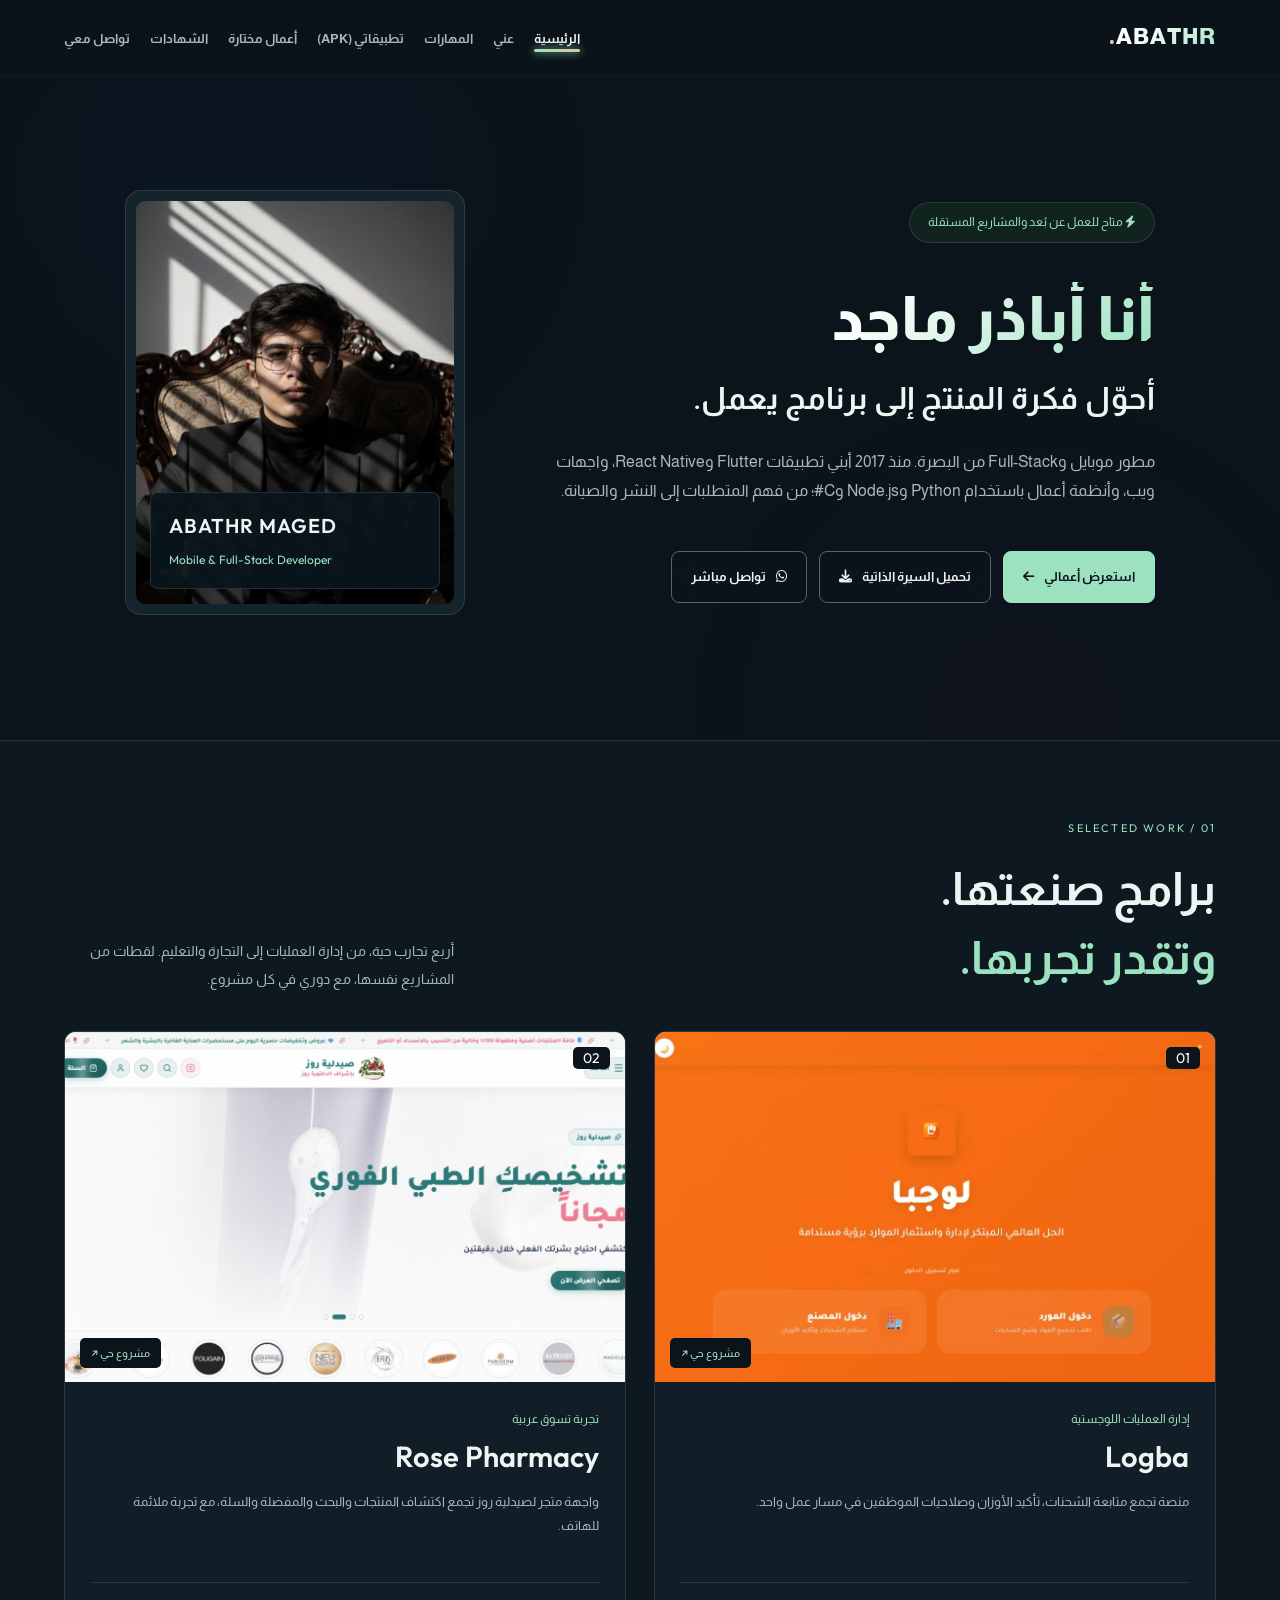
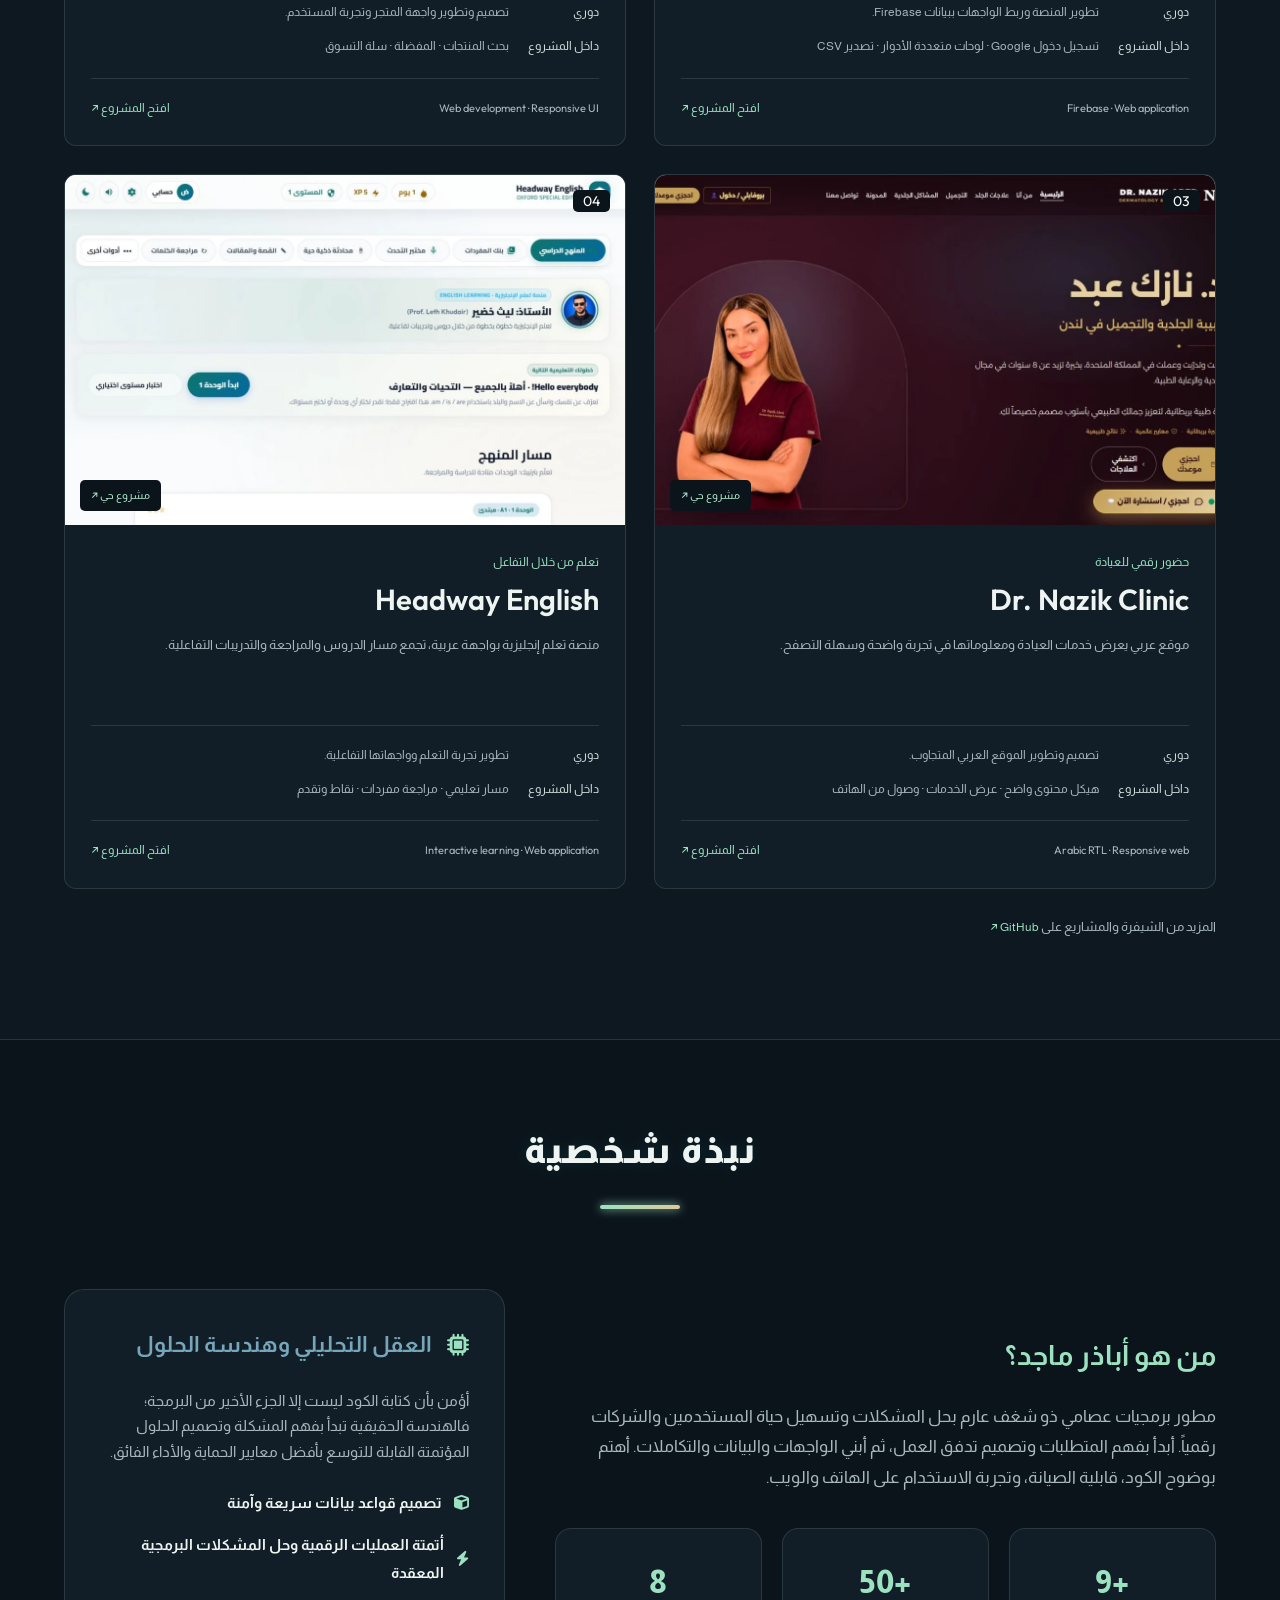
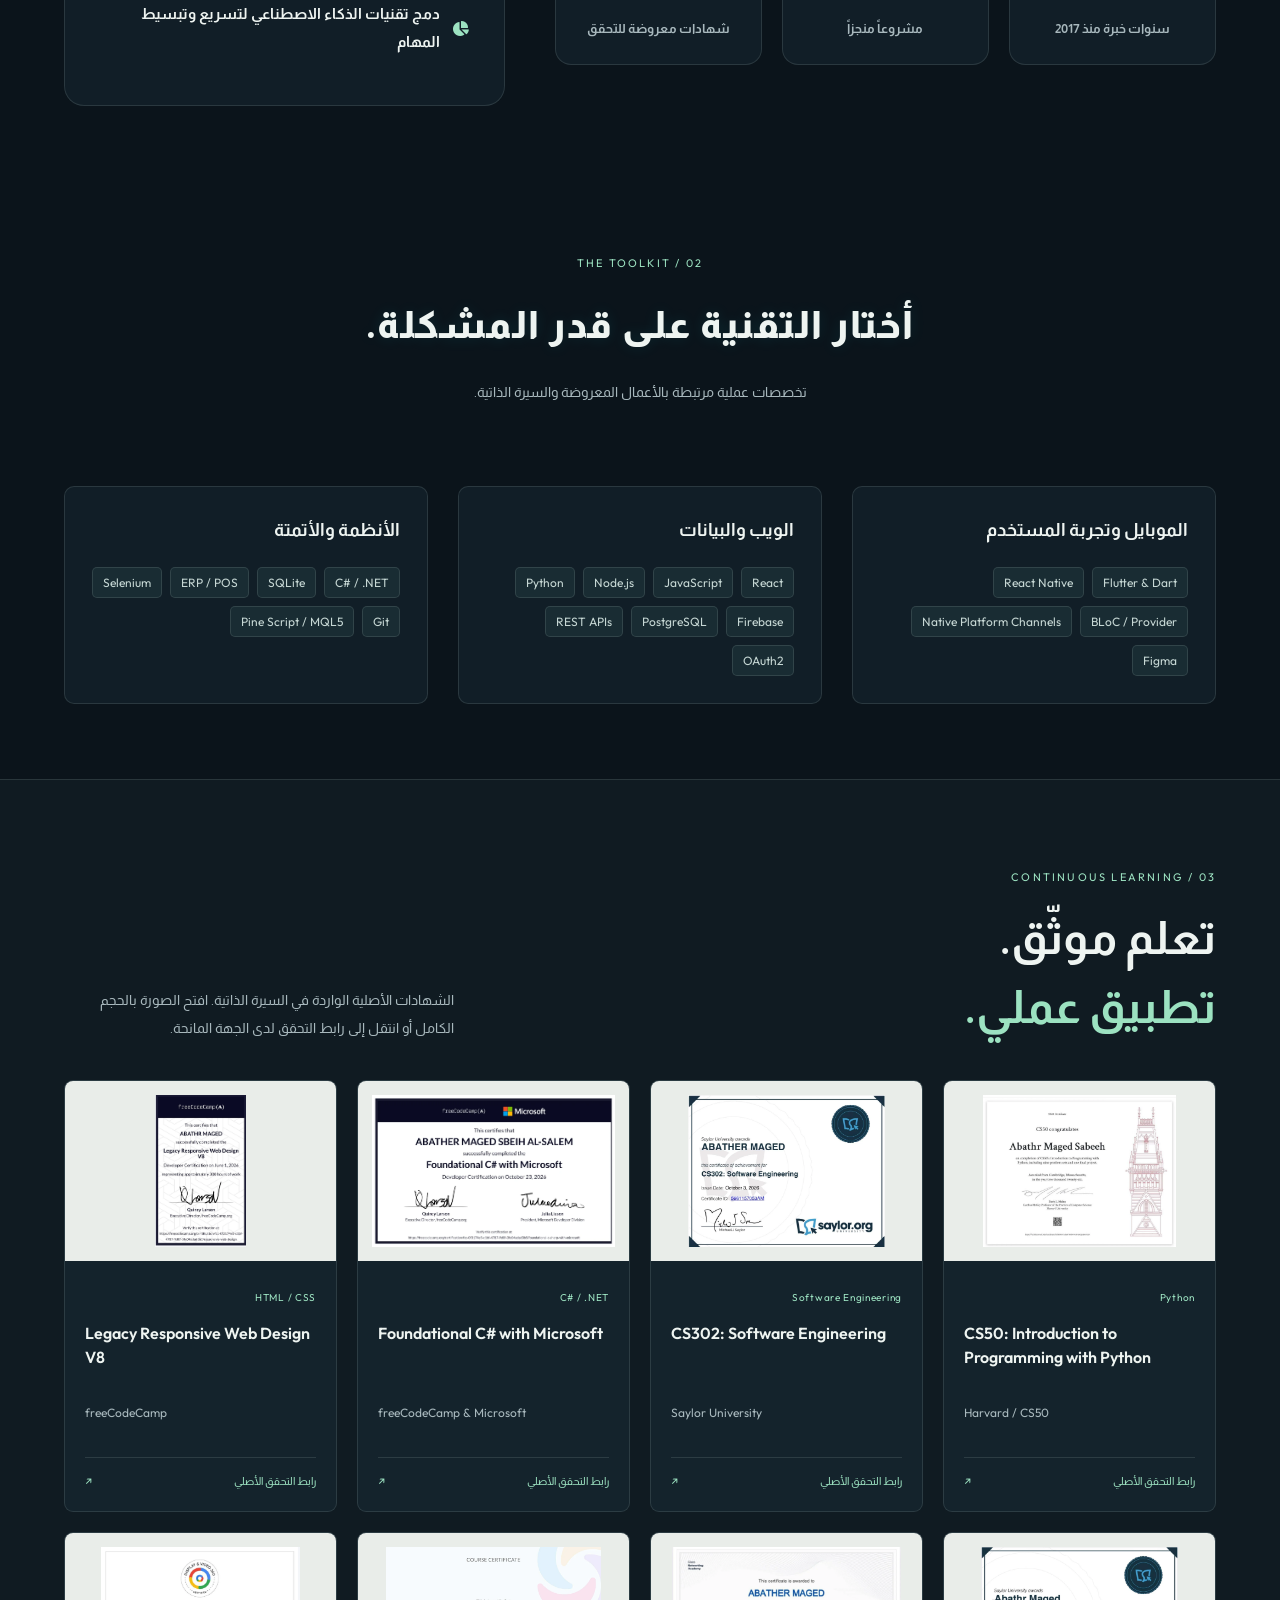
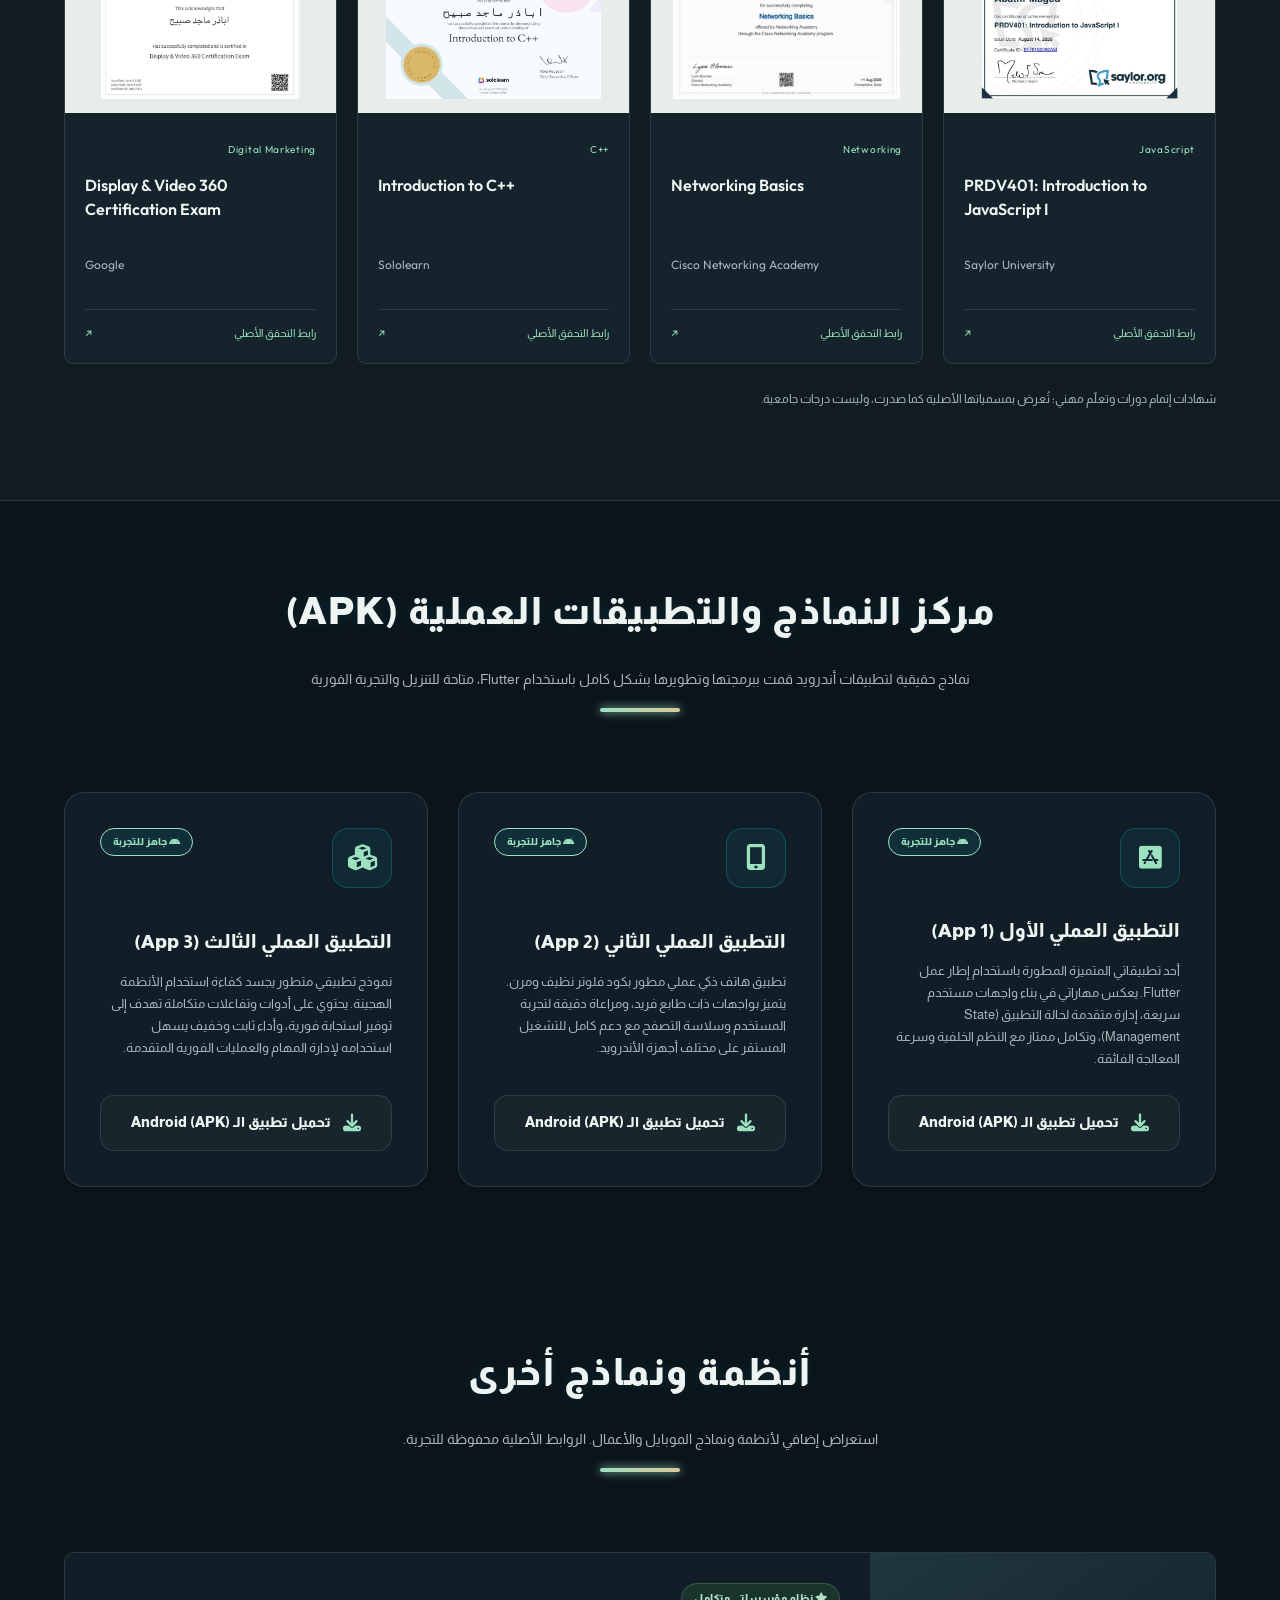
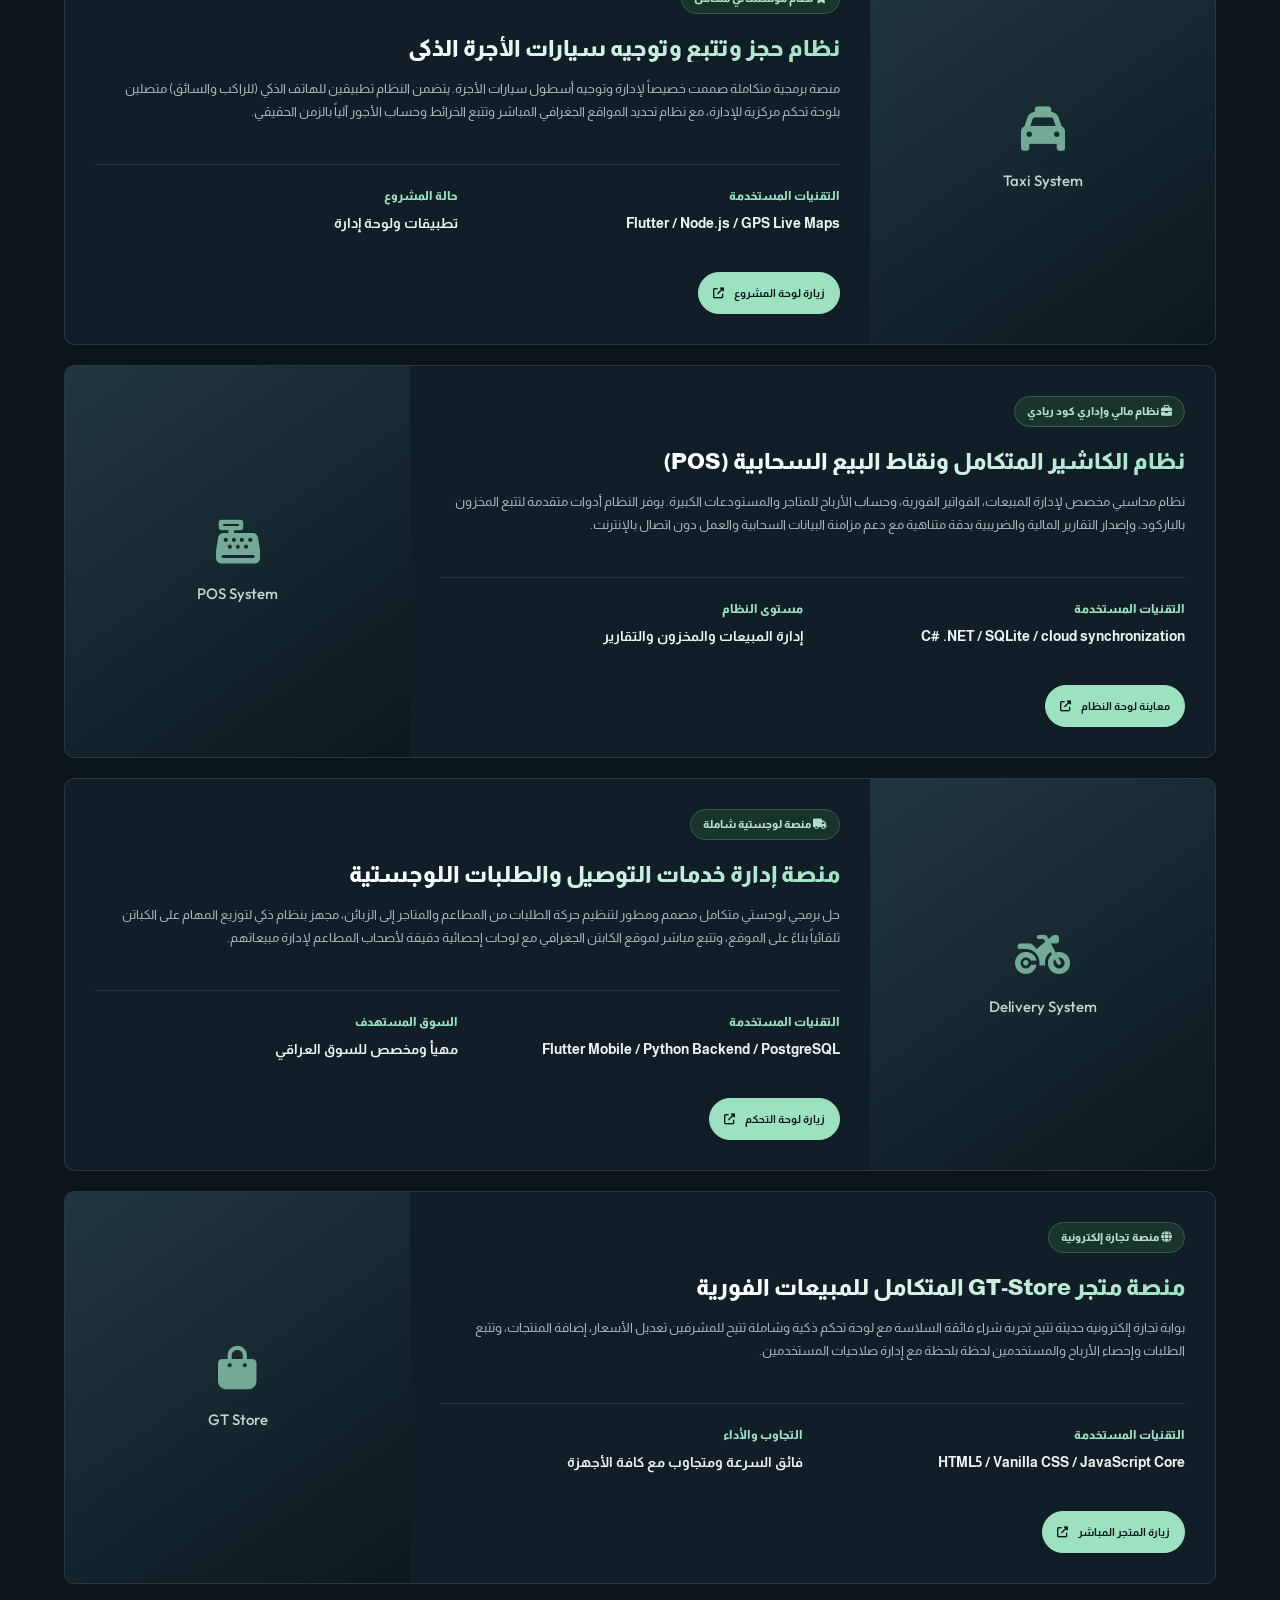
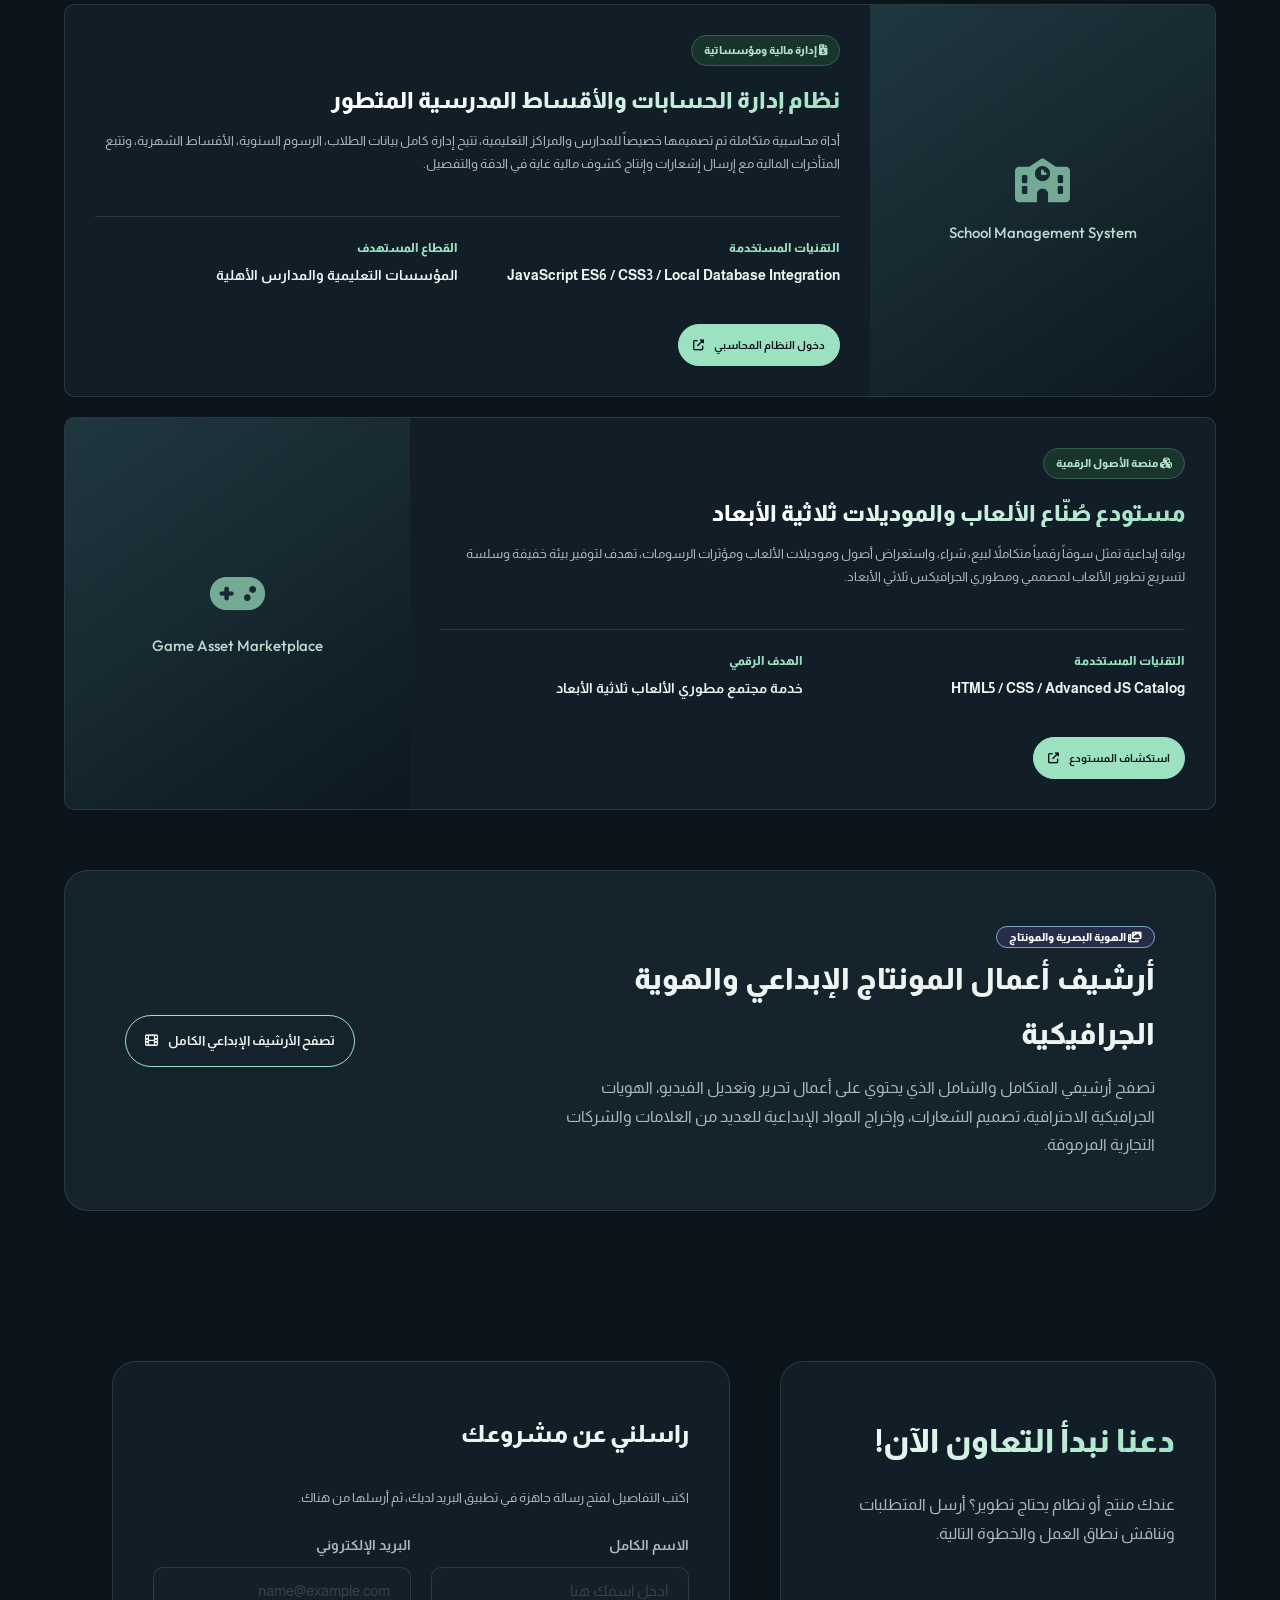
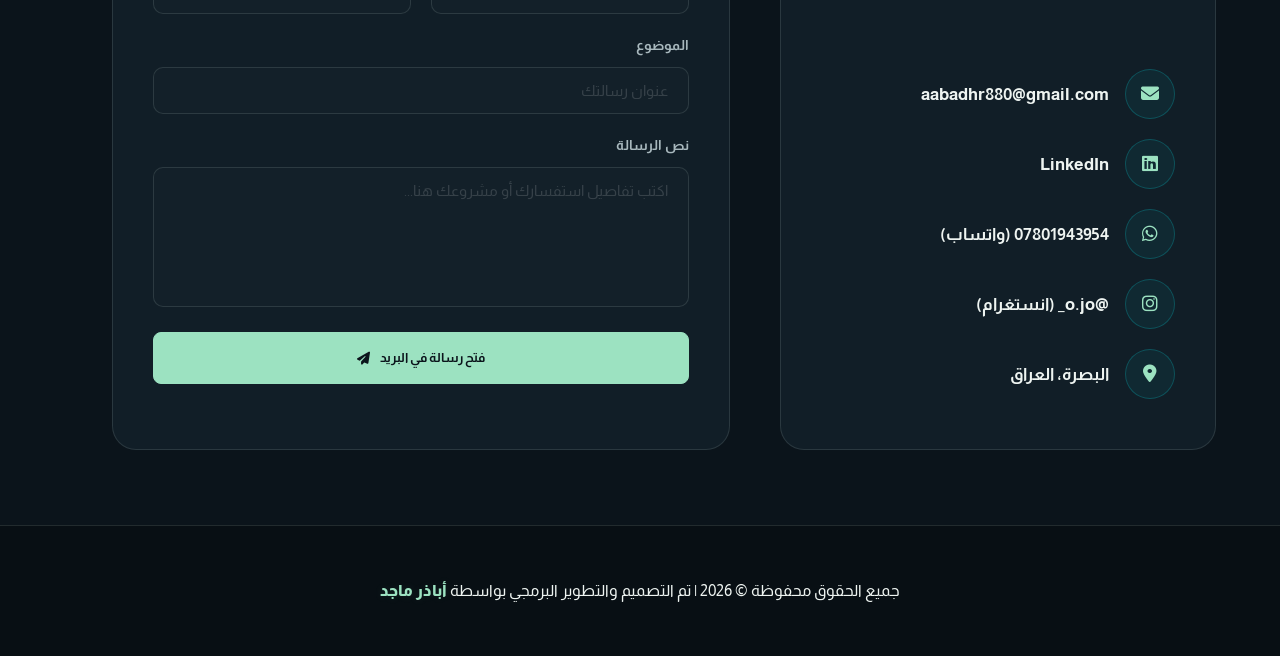
==== commit 4c408799: "Showcase real projects and original certificates" ====
--- a/index.html
+++ b/index.html
@@ -3,7 +3,7 @@
 <head>
     <meta charset="UTF-8">
     <meta name="viewport" content="width=device-width, initial-scale=1.0">
-    <title>أباذر ماجد | مطور تطبيقات فلوتر ونظم برمجية ذكية</title>
+    <title>أباذر ماجد | تطوير الموبايل والأنظمة المتكاملة</title>
     <!-- SEO Meta Tags -->
     <meta name="description" content="البورتفوليو الشخصي للمطور أباذر ماجد - خبير تطوير تطبيقات Flutter، الأنظمة المؤتمتة، وأدوات المونتاج وتصميم الهويات البصرية بمظهر احترافي ومبتكر.">
     <meta name="keywords" content="أباذر ماجد, مطور فلوتر, Flutter Developer Basra, مبرمج العراق, تصميم واجهات, أتمتة بايثون, Pine Script, مونتاج فيديو, تطبيقات APK">
@@ -14,8 +14,12 @@
     <link rel="stylesheet" href="https://cdnjs.cloudflare.com/ajax/libs/font-awesome/6.4.0/css/all.min.css">
     <!-- Styles -->
     <link rel="stylesheet" href="style.css">
+    <link rel="stylesheet" href="portfolio.css">
+    <meta name="theme-color" content="#0b141b">
+    <link rel="canonical" href="https://abathr313.github.io/abathr/">
 </head>
 <body>
+    <a class="skip-link" href="#main-content">انتقل إلى المحتوى</a>
     <!-- Background Space Elements -->
     <div class="bg-glow"></div>
     <div class="bg-glow-2"></div>
@@ -24,53 +28,57 @@
     <!-- Header Navigation -->
     <nav class="navbar">
         <div class="nav-container">
-            <div class="logo">ABATHER<span>.</span></div>
+            <div class="logo">ABATHR<span>.</span></div>
             <ul class="nav-links">
                 <li><a href="#hero" class="active">الرئيسية</a></li>
                 <li><a href="#about">عني</a></li>
                 <li><a href="#skills">المهارات</a></li>
                 <li><a href="#apk-center">تطبيقاتي (APK)</a></li>
-                <li><a href="#projects">أبرز المشاريع</a></li>
+                <li><a href="#selected-work">أعمال مختارة</a></li>
+                <li><a href="#certificates">الشهادات</a></li>
                 <li><a href="#contact">تواصل معي</a></li>
             </ul>
-            <div class="nav-toggle" id="hamburger-menu">
-                <i class="fas fa-bars"></i>
-            </div>
+            <button class="nav-toggle" id="hamburger-menu" aria-label="فتح قائمة التنقل" aria-controls="mobile-drawer" aria-expanded="false" type="button">
+                <i class="fas fa-bars" aria-hidden="true"></i>
+            </button>
         </div>
     </nav>
 
     <!-- Mobile Navigation Drawer -->
     <div class="mobile-nav-drawer" id="mobile-drawer">
-        <div class="mobile-nav-close" id="drawer-close">
-            <i class="fas fa-times"></i>
-        </div>
+        <button class="mobile-nav-close" id="drawer-close" type="button" aria-label="إغلاق القائمة">
+            <i class="fas fa-times" aria-hidden="true"></i>
+        </button>
         <ul class="mobile-nav-links">
             <li><a href="#hero">الرئيسية</a></li>
             <li><a href="#about">عني</a></li>
             <li><a href="#skills">المهارات</a></li>
             <li><a href="#apk-center">تطبيقاتي (APK)</a></li>
-            <li><a href="#projects">أبرز المشاريع</a></li>
+            <li><a href="#selected-work">أعمال مختارة</a></li>
+                <li><a href="#certificates">الشهادات</a></li>
             <li><a href="#contact">تواصل معي</a></li>
         </ul>
     </div>
     <div class="drawer-overlay" id="drawer-overlay"></div>
 
-    <main>
+    <main id="main-content">
         <!-- Hero Section -->
         <section id="hero" class="hero-section">
             <div class="container">
                 <div class="hero-content">
                     <div class="hero-text reveal">
-                        <h2 class="badge"><i class="fas fa-bolt"></i> متاح للمشاريع والحلول الذكية الكبرى</h2>
+                        <h2 class="badge"><i class="fas fa-bolt"></i> متاح للعمل عن بُعد والمشاريع المستقلة</h2>
                         <h1>أنا أباذر ماجد</h1>
-                        <h3 class="glitch-text">مطور تطبيقات وحلول برمجية متكاملة</h3>
-                        <p>أقوم ببناء وتصميم النظم البرمجية المعقدة، متخصص في تطوير تطبيقات الموبايل الهجينة باستخدام Flutter، وأتمتة النظم الرقمية بلغة Python، وهندسة الأنظمة الإدارية الشاملة بأسلوب واجهات تفاعلي فائق الاحترافية والجمال.</p>
+                        <h3 class="glitch-text">أحوّل فكرة المنتج إلى برنامج يعمل.</h3>
+                        <p>مطور موبايل وFull-Stack من البصرة. منذ 2017 أبني تطبيقات Flutter وReact Native، واجهات ويب، وأنظمة أعمال باستخدام Python وNode.js وC#؛ من فهم المتطلبات إلى النشر والصيانة.</p>
                         <div class="hero-btns">
-                            <a href="#apk-center" class="btn primary"><i class="fas fa-download"></i> تحميل تطبيقاتي (APK)</a>
-                            <a href="https://wa.me/9647801943954" target="_blank" class="btn secondary"><i class="fab fa-whatsapp"></i> تواصل مباشر</a>
+                            <a href="#selected-work" class="btn primary">استعرض أعمالي <i class="fas fa-arrow-left" aria-hidden="true"></i></a>
+                            <a href="assets/documents/Abathr-Maged-CV.pdf" class="btn secondary" download>تحميل السيرة الذاتية <i class="fas fa-download" aria-hidden="true"></i></a>
+                            <a href="https://wa.me/9647801943954" target="_blank" rel="noopener noreferrer" class="btn secondary"><i class="fab fa-whatsapp"></i> تواصل مباشر</a>
                         </div>
                     </div>
                     <div class="hero-image-wrapper reveal">
+                        <div class="portrait-caption"><span>ABATHR MAGED</span><small>Mobile &amp; Full-Stack Developer</small></div>
                         <img src="mang/3926734177934878693 (1).jpg" alt="أباذر ماجد" class="hero-image">
                         <div class="image-glow"></div>
                     </div>
@@ -82,6 +90,239 @@
             </div>
         </section>
 
+        <section id="selected-work" class="selected-work">
+            <div class="container">
+                <div class="work-heading">
+                    <div>
+                        <span class="section-kicker">
+                            SELECTED WORK / 01
+                        </span>
+                        <h2>
+                            برامج صنعتها.
+                            <br>
+                            <em>
+                                وتقدر تجربها.
+                            </em>
+                        </h2>
+                    </div>
+                    <p>
+                        أربع تجارب حية، من إدارة العمليات إلى التجارة والتعليم. لقطات من المشاريع نفسها، مع دوري في كل مشروع.
+                    </p>
+                </div>
+                <div class="work-grid">
+                    <article class="work-card">
+                        <a class="work-image" href="https://logba-ded0a.web.app" target="_blank" rel="noopener noreferrer" aria-label="فتح مشروع Logba">
+                            <img src="assets/projects/logba.webp" alt="لقطة فعلية من مشروع Logba" width="1265" height="712" loading="lazy">
+                            <span class="work-number">
+                                01
+                            </span>
+                            <span class="live-label">
+                                مشروع حي ↗
+                            </span>
+                        </a>
+                        <div class="work-copy">
+                            <p class="work-category">
+                                إدارة العمليات اللوجستية
+                            </p>
+                            <h3 dir="ltr">
+                                Logba
+                            </h3>
+                            <p>
+                                منصة تجمع متابعة الشحنات، تأكيد الأوزان وصلاحيات الموظفين في مسار عمل واحد.
+                            </p>
+                            <dl>
+                                <div>
+                                    <dt>
+                                        دوري
+                                    </dt>
+                                    <dd>
+                                        تطوير المنصة وربط الواجهات ببيانات Firebase.
+                                    </dd>
+                                </div>
+                                <div>
+                                    <dt>
+                                        داخل المشروع
+                                    </dt>
+                                    <dd>
+                                        تسجيل دخول Google · لوحات متعددة الأدوار · تصدير CSV
+                                    </dd>
+                                </div>
+                            </dl>
+                            <div class="work-bottom">
+                                <span dir="ltr">
+                                    Firebase · Web application
+                                </span>
+                                <a href="https://logba-ded0a.web.app" target="_blank" rel="noopener noreferrer">
+                                    افتح المشروع
+                                    <span aria-hidden="true">
+                                        ↗
+                                    </span>
+                                </a>
+                            </div>
+                        </div>
+                    </article>
+                    <article class="work-card">
+                        <a class="work-image" href="https://rus1-fb25c.web.app" target="_blank" rel="noopener noreferrer" aria-label="فتح مشروع Rose Pharmacy">
+                            <img src="assets/projects/rose.jpg" alt="لقطة فعلية من مشروع Rose Pharmacy" width="1265" height="712" loading="lazy">
+                            <span class="work-number">
+                                02
+                            </span>
+                            <span class="live-label">
+                                مشروع حي ↗
+                            </span>
+                        </a>
+                        <div class="work-copy">
+                            <p class="work-category">
+                                تجربة تسوق عربية
+                            </p>
+                            <h3 dir="ltr">
+                                Rose Pharmacy
+                            </h3>
+                            <p>
+                                واجهة متجر لصيدلية روز تجمع اكتشاف المنتجات والبحث والمفضلة والسلة، مع تجربة ملائمة للهاتف.
+                            </p>
+                            <dl>
+                                <div>
+                                    <dt>
+                                        دوري
+                                    </dt>
+                                    <dd>
+                                        تصميم وتطوير واجهة المتجر وتجربة المستخدم.
+                                    </dd>
+                                </div>
+                                <div>
+                                    <dt>
+                                        داخل المشروع
+                                    </dt>
+                                    <dd>
+                                        بحث المنتجات · المفضلة · سلة التسوق
+                                    </dd>
+                                </div>
+                            </dl>
+                            <div class="work-bottom">
+                                <span dir="ltr">
+                                    Web development · Responsive UI
+                                </span>
+                                <a href="https://rus1-fb25c.web.app" target="_blank" rel="noopener noreferrer">
+                                    افتح المشروع
+                                    <span aria-hidden="true">
+                                        ↗
+                                    </span>
+                                </a>
+                            </div>
+                        </div>
+                    </article>
+                    <article class="work-card">
+                        <a class="work-image" href="https://dr-nazikclinic-cdb8b.web.app" target="_blank" rel="noopener noreferrer" aria-label="فتح مشروع Dr. Nazik Clinic">
+                            <img src="assets/projects/clinic.webp" alt="لقطة فعلية من مشروع Dr. Nazik Clinic" width="1265" height="712" loading="lazy">
+                            <span class="work-number">
+                                03
+                            </span>
+                            <span class="live-label">
+                                مشروع حي ↗
+                            </span>
+                        </a>
+                        <div class="work-copy">
+                            <p class="work-category">
+                                حضور رقمي للعيادة
+                            </p>
+                            <h3 dir="ltr">
+                                Dr. Nazik Clinic
+                            </h3>
+                            <p>
+                                موقع عربي يعرض خدمات العيادة ومعلوماتها في تجربة واضحة وسهلة التصفح.
+                            </p>
+                            <dl>
+                                <div>
+                                    <dt>
+                                        دوري
+                                    </dt>
+                                    <dd>
+                                        تصميم وتطوير الموقع العربي المتجاوب.
+                                    </dd>
+                                </div>
+                                <div>
+                                    <dt>
+                                        داخل المشروع
+                                    </dt>
+                                    <dd>
+                                        هيكل محتوى واضح · عرض الخدمات · وصول من الهاتف
+                                    </dd>
+                                </div>
+                            </dl>
+                            <div class="work-bottom">
+                                <span dir="ltr">
+                                    Arabic RTL · Responsive web
+                                </span>
+                                <a href="https://dr-nazikclinic-cdb8b.web.app" target="_blank" rel="noopener noreferrer">
+                                    افتح المشروع
+                                    <span aria-hidden="true">
+                                        ↗
+                                    </span>
+                                </a>
+                            </div>
+                        </div>
+                    </article>
+                    <article class="work-card">
+                        <a class="work-image" href="https://headway-leth-english.web.app" target="_blank" rel="noopener noreferrer" aria-label="فتح مشروع Headway English">
+                            <img src="assets/projects/headway.webp" alt="لقطة فعلية من مشروع Headway English" width="1265" height="712" loading="lazy">
+                            <span class="work-number">
+                                04
+                            </span>
+                            <span class="live-label">
+                                مشروع حي ↗
+                            </span>
+                        </a>
+                        <div class="work-copy">
+                            <p class="work-category">
+                                تعلم من خلال التفاعل
+                            </p>
+                            <h3 dir="ltr">
+                                Headway English
+                            </h3>
+                            <p>
+                                منصة تعلم إنجليزية بواجهة عربية، تجمع مسار الدروس والمراجعة والتدريبات التفاعلية.
+                            </p>
+                            <dl>
+                                <div>
+                                    <dt>
+                                        دوري
+                                    </dt>
+                                    <dd>
+                                        تطوير تجربة التعلم وواجهاتها التفاعلية.
+                                    </dd>
+                                </div>
+                                <div>
+                                    <dt>
+                                        داخل المشروع
+                                    </dt>
+                                    <dd>
+                                        مسار تعليمي · مراجعة مفردات · نقاط وتقدم
+                                    </dd>
+                                </div>
+                            </dl>
+                            <div class="work-bottom">
+                                <span dir="ltr">
+                                    Interactive learning · Web application
+                                </span>
+                                <a href="https://headway-leth-english.web.app" target="_blank" rel="noopener noreferrer">
+                                    افتح المشروع
+                                    <span aria-hidden="true">
+                                        ↗
+                                    </span>
+                                </a>
+                            </div>
+                        </div>
+                    </article>
+                </div>
+                <p class="work-footnote">
+                    المزيد من الشيفرة والمشاريع على
+                    <a href="https://github.com/abathr313" target="_blank" rel="noopener noreferrer">
+                        GitHub ↗
+                    </a>
+                </p>
+            </div>
+        </section>
         <!-- About Section -->
         <section id="about" class="about-section">
             <div class="container">
@@ -92,19 +333,19 @@
                 <div class="about-grid">
                     <div class="about-info reveal">
                         <h3>من هو أباذر ماجد؟</h3>
-                        <p>مطور برمجيات عصامي ذو شغف عارم بحل المشكلات وتسهيل حياة المستخدمين والشركات رقمياً. أعتمد على التفكير التحليلي والعمل الدؤوب في الفجر الصباحي لبناء برمجيات متينة ذات أداء سريع وخفيف، وكود نظيف قابل للتوسع المستقبلي مع تصميم واجهات مستخدم غاية في الحداثة والانسيابية.</p>
+                        <p>مطور برمجيات عصامي ذو شغف عارم بحل المشكلات وتسهيل حياة المستخدمين والشركات رقمياً. أبدأ بفهم المتطلبات وتصميم تدفق العمل، ثم أبني الواجهات والبيانات والتكاملات. أهتم بوضوح الكود، قابلية الصيانة، وتجربة الاستخدام على الهاتف والويب.</p>
                         <div class="stats-row">
                             <div class="stat-card">
-                                <h4>+5</h4>
-                                <p>سنوات تطوير وشغف</p>
+                                <h4 dir="ltr">9+</h4>
+                                <p>سنوات خبرة منذ 2017</p>
                             </div>
                             <div class="stat-card">
                                 <h4>+50</h4>
-                                <p>مشروع برمجياً ورقمياً</p>
+                                <p>مشروعاً منجزاً</p>
                             </div>
                             <div class="stat-card">
-                                <h4>100%</h4>
-                                <p>التزام بالابتكار والتطوير</p>
+                                <h4>8</h4>
+                                <p>شهادات معروضة للتحقق</p>
                             </div>
                         </div>
                     </div>
@@ -124,54 +365,98 @@
         </section>
 
         <!-- Skills Section -->
-        <section id="skills" class="skills-section">
+                <section id="skills" class="skills-section">
             <div class="container">
-                <div class="section-header reveal">
-                    <h2>القدرات والمهارات التقنية</h2>
-                    <div class="divider"></div>
+                <div class="section-header">
+                    <span class="section-kicker">
+                        THE TOOLKIT / 02
+                    </span>
+                    <h2>
+                        أختار التقنية على قدر المشكلة.
+                    </h2>
+                    <p>
+                        تخصصات عملية مرتبطة بالأعمال المعروضة والسيرة الذاتية.
+                    </p>
                 </div>
                 <div class="skills-grid">
-                    <!-- Dev Skills -->
-                    <div class="skill-category reveal">
-                        <div class="category-header">
-                            <i class="fas fa-code"></i>
-                            <h3>البرمجة والتطوير</h3>
-                        </div>
-                        <ul class="skill-list">
-                            <li><span>Flutter (Android & iOS)</span><div class="bar"><div class="fill" style="width: 95%;"></div></div></li>
-                            <li><span>Python (Bots & Automation)</span><div class="bar"><div class="fill" style="width: 90%;"></div></div></li>
-                            <li><span>C# & .NET Systems</span><div class="bar"><div class="fill" style="width: 80%;"></div></div></li>
-                            <li><span>Pine Script (Trading Algorithms)</span><div class="bar"><div class="fill" style="width: 85%;"></div></div></li>
-                            <li><span>HTML / CSS / JS Vanilla</span><div class="bar"><div class="fill" style="width: 90%;"></div></div></li>
-                        </ul>
-                    </div>
-                    <!-- Design Skills -->
-                    <div class="skill-category reveal">
-                        <div class="category-header">
-                            <i class="fas fa-palette"></i>
-                            <h3>التصميم والمونتاج</h3>
-                        </div>
-                        <ul class="skill-list">
-                            <li><span>Adobe Premiere Pro</span><div class="bar"><div class="fill" style="width: 95%;"></div></div></li>
-                            <li><span>After Effects</span><div class="bar"><div class="fill" style="width: 85%;"></div></div></li>
-                            <li><span>Photoshop / Illustrator</span><div class="bar"><div class="fill" style="width: 90%;"></div></div></li>
-                            <li><span>DaVinci Resolve</span><div class="bar"><div class="fill" style="width: 80%;"></div></div></li>
-                            <li><span>UI/UX Interface Design</span><div class="bar"><div class="fill" style="width: 85%;"></div></div></li>
-                        </ul>
-                    </div>
-                    <!-- Systems & Concepts -->
-                    <div class="skill-category reveal">
-                        <div class="category-header">
-                            <i class="fas fa-chart-line"></i>
-                            <h3>الأنظمة والتحليل</h3>
-                        </div>
-                        <ul class="skill-list">
-                            <li><span>SMC & ICT Trading Concepts</span><div class="bar"><div class="fill" style="width: 90%;"></div></div></li>
-                            <li><span>ERP & CRM Business Systems</span><div class="bar"><div class="fill" style="width: 85%;"></div></div></li>
-                            <li><span>Selenium Web Automation</span><div class="bar"><div class="fill" style="width: 95%;"></div></div></li>
-                            <li><span>Systems Administration & HW</span><div class="bar"><div class="fill" style="width: 80%;"></div></div></li>
-                        </ul>
-                    </div>
+                    <article class="skill-category">
+                        <h3>
+                            الموبايل وتجربة المستخدم
+                        </h3>
+                        <div class="tool-tags">
+                            <span dir="ltr">
+                                Flutter & Dart
+                            </span>
+                            <span dir="ltr">
+                                React Native
+                            </span>
+                            <span dir="ltr">
+                                BLoC / Provider
+                            </span>
+                            <span dir="ltr">
+                                Native Platform Channels
+                            </span>
+                            <span dir="ltr">
+                                Figma
+                            </span>
+                        </div>
+                    </article>
+                    <article class="skill-category">
+                        <h3>
+                            الويب والبيانات
+                        </h3>
+                        <div class="tool-tags">
+                            <span dir="ltr">
+                                React
+                            </span>
+                            <span dir="ltr">
+                                JavaScript
+                            </span>
+                            <span dir="ltr">
+                                Node.js
+                            </span>
+                            <span dir="ltr">
+                                Python
+                            </span>
+                            <span dir="ltr">
+                                Firebase
+                            </span>
+                            <span dir="ltr">
+                                PostgreSQL
+                            </span>
+                            <span dir="ltr">
+                                REST APIs
+                            </span>
+                            <span dir="ltr">
+                                OAuth2
+                            </span>
+                        </div>
+                    </article>
+                    <article class="skill-category">
+                        <h3>
+                            الأنظمة والأتمتة
+                        </h3>
+                        <div class="tool-tags">
+                            <span dir="ltr">
+                                C# / .NET
+                            </span>
+                            <span dir="ltr">
+                                SQLite
+                            </span>
+                            <span dir="ltr">
+                                ERP / POS
+                            </span>
+                            <span dir="ltr">
+                                Selenium
+                            </span>
+                            <span dir="ltr">
+                                Git
+                            </span>
+                            <span dir="ltr">
+                                Pine Script / MQL5
+                            </span>
+                        </div>
+                    </article>
                 </div>
             </div>
         </section>
@@ -180,7 +465,233 @@
            UPDATED: Dedicated Mobile APK Showcase Section
            No specific names, just "My Applications"
            ========================================== -->
-        <section id="apk-center" class="apk-showcase-section">
+                <section id="certificates" class="certificates-section">
+            <div class="container">
+                <div class="work-heading">
+                    <div>
+                        <span class="section-kicker">
+                            CONTINUOUS LEARNING / 03
+                        </span>
+                        <h2>
+                            تعلم موثّق.
+                            <br>
+                            <em>
+                                تطبيق عملي.
+                            </em>
+                        </h2>
+                    </div>
+                    <p>
+                        الشهادات الأصلية الواردة في السيرة الذاتية. افتح الصورة بالحجم الكامل أو انتقل إلى رابط التحقق لدى الجهة المانحة.
+                    </p>
+                </div>
+                <div class="cert-grid">
+                    <article class="cert-card">
+                        <a class="cert-preview" href="assets/certificates/cs50-python.webp" data-cert-preview data-title="CS50: Introduction to Programming with Python" target="_blank" rel="noopener noreferrer" aria-label="معاينة شهادة CS50: Introduction to Programming with Python">
+                            <img src="assets/certificates/cs50-python.webp" alt="شهادة أباذر ماجد: CS50: Introduction to Programming with Python" loading="lazy" width="600" height="440">
+                            <span>
+                                تكبير الشهادة ↗
+                            </span>
+                        </a>
+                        <div class="cert-copy">
+                            <span class="cert-category" dir="ltr">
+                                Python
+                            </span>
+                            <h3 dir="ltr">
+                                CS50: Introduction to Programming with Python
+                            </h3>
+                            <p dir="ltr">
+                                Harvard / CS50
+                            </p>
+                            <a class="verify-link" href="https://certificates.cs50.io/ef5b807e-cbe6-40f0-9958-56a2ad0e7a15.pdf?size=letter" target="_blank" rel="noopener noreferrer">
+                                رابط التحقق الأصلي
+                                <span aria-hidden="true">
+                                    ↗
+                                </span>
+                            </a>
+                        </div>
+                    </article>
+                    <article class="cert-card">
+                        <a class="cert-preview" href="assets/certificates/software-engineering.webp" data-cert-preview data-title="CS302: Software Engineering" target="_blank" rel="noopener noreferrer" aria-label="معاينة شهادة CS302: Software Engineering">
+                            <img src="assets/certificates/software-engineering.webp" alt="شهادة أباذر ماجد: CS302: Software Engineering" loading="lazy" width="600" height="440">
+                            <span>
+                                تكبير الشهادة ↗
+                            </span>
+                        </a>
+                        <div class="cert-copy">
+                            <span class="cert-category" dir="ltr">
+                                Software Engineering
+                            </span>
+                            <h3 dir="ltr">
+                                CS302: Software Engineering
+                            </h3>
+                            <p dir="ltr">
+                                Saylor University
+                            </p>
+                            <a class="verify-link" href="https://learn.saylor.org/pluginfile.php/1/tool_certificate/issues/1791017382/5661157053AM.pdf" target="_blank" rel="noopener noreferrer">
+                                رابط التحقق الأصلي
+                                <span aria-hidden="true">
+                                    ↗
+                                </span>
+                            </a>
+                        </div>
+                    </article>
+                    <article class="cert-card">
+                        <a class="cert-preview" href="assets/certificates/csharp-microsoft.webp" data-cert-preview data-title="Foundational C# with Microsoft" target="_blank" rel="noopener noreferrer" aria-label="معاينة شهادة Foundational C# with Microsoft">
+                            <img src="assets/certificates/csharp-microsoft.webp" alt="شهادة أباذر ماجد: Foundational C# with Microsoft" loading="lazy" width="600" height="440">
+                            <span>
+                                تكبير الشهادة ↗
+                            </span>
+                        </a>
+                        <div class="cert-copy">
+                            <span class="cert-category" dir="ltr">
+                                C# / .NET
+                            </span>
+                            <h3 dir="ltr">
+                                Foundational C# with Microsoft
+                            </h3>
+                            <p dir="ltr">
+                                freeCodeCamp &amp; Microsoft
+                            </p>
+                            <a class="verify-link" href="https://www.freecodecamp.org/certification/fcc-0f3174e5-c1bf-4787-9d0f-3fe04adad3b5/foundational-c-sharp-with-microsoft" target="_blank" rel="noopener noreferrer">
+                                رابط التحقق الأصلي
+                                <span aria-hidden="true">
+                                    ↗
+                                </span>
+                            </a>
+                        </div>
+                    </article>
+                    <article class="cert-card">
+                        <a class="cert-preview" href="assets/certificates/responsive-web-design.webp" data-cert-preview data-title="Legacy Responsive Web Design V8" target="_blank" rel="noopener noreferrer" aria-label="معاينة شهادة Legacy Responsive Web Design V8">
+                            <img src="assets/certificates/responsive-web-design.webp" alt="شهادة أباذر ماجد: Legacy Responsive Web Design V8" loading="lazy" width="600" height="440">
+                            <span>
+                                تكبير الشهادة ↗
+                            </span>
+                        </a>
+                        <div class="cert-copy">
+                            <span class="cert-category" dir="ltr">
+                                HTML / CSS
+                            </span>
+                            <h3 dir="ltr">
+                                Legacy Responsive Web Design V8
+                            </h3>
+                            <p dir="ltr">
+                                freeCodeCamp
+                            </p>
+                            <a class="verify-link" href="https://www.freecodecamp.org/certification/fcc-0f3174e5-c1bf-4787-9d0f-3fe04adad3b5/responsive-web-design" target="_blank" rel="noopener noreferrer">
+                                رابط التحقق الأصلي
+                                <span aria-hidden="true">
+                                    ↗
+                                </span>
+                            </a>
+                        </div>
+                    </article>
+                    <article class="cert-card">
+                        <a class="cert-preview" href="assets/certificates/javascript-saylor.webp" data-cert-preview data-title="PRDV401: Introduction to JavaScript I" target="_blank" rel="noopener noreferrer" aria-label="معاينة شهادة PRDV401: Introduction to JavaScript I">
+                            <img src="assets/certificates/javascript-saylor.webp" alt="شهادة أباذر ماجد: PRDV401: Introduction to JavaScript I" loading="lazy" width="600" height="440">
+                            <span>
+                                تكبير الشهادة ↗
+                            </span>
+                        </a>
+                        <div class="cert-copy">
+                            <span class="cert-category" dir="ltr">
+                                JavaScript
+                            </span>
+                            <h3 dir="ltr">
+                                PRDV401: Introduction to JavaScript I
+                            </h3>
+                            <p dir="ltr">
+                                Saylor University
+                            </p>
+                            <a class="verify-link" href="https://learn.saylor.org/pluginfile.php/1/tool_certificate/issues/1786801551/0176162292AM.pdf" target="_blank" rel="noopener noreferrer">
+                                رابط التحقق الأصلي
+                                <span aria-hidden="true">
+                                    ↗
+                                </span>
+                            </a>
+                        </div>
+                    </article>
+                    <article class="cert-card">
+                        <a class="cert-preview" href="assets/certificates/networking-cisco.webp" data-cert-preview data-title="Networking Basics" target="_blank" rel="noopener noreferrer" aria-label="معاينة شهادة Networking Basics">
+                            <img src="assets/certificates/networking-cisco.webp" alt="شهادة أباذر ماجد: Networking Basics" loading="lazy" width="600" height="440">
+                            <span>
+                                تكبير الشهادة ↗
+                            </span>
+                        </a>
+                        <div class="cert-copy">
+                            <span class="cert-category" dir="ltr">
+                                Networking
+                            </span>
+                            <h3 dir="ltr">
+                                Networking Basics
+                            </h3>
+                            <p dir="ltr">
+                                Cisco Networking Academy
+                            </p>
+                            <a class="verify-link" href="https://www.credly.com/badges/1a29bd02-7580-44c1-8909-d43bc54609be/public_url" target="_blank" rel="noopener noreferrer">
+                                رابط التحقق الأصلي
+                                <span aria-hidden="true">
+                                    ↗
+                                </span>
+                            </a>
+                        </div>
+                    </article>
+                    <article class="cert-card">
+                        <a class="cert-preview" href="assets/certificates/cpp-sololearn.webp" data-cert-preview data-title="Introduction to C++" target="_blank" rel="noopener noreferrer" aria-label="معاينة شهادة Introduction to C++">
+                            <img src="assets/certificates/cpp-sololearn.webp" alt="شهادة أباذر ماجد: Introduction to C++" loading="lazy" width="600" height="440">
+                            <span>
+                                تكبير الشهادة ↗
+                            </span>
+                        </a>
+                        <div class="cert-copy">
+                            <span class="cert-category" dir="ltr">
+                                C++
+                            </span>
+                            <h3 dir="ltr">
+                                Introduction to C++
+                            </h3>
+                            <p dir="ltr">
+                                Sololearn
+                            </p>
+                            <a class="verify-link" href="https://www.sololearn.com/en/certificates/CC-V4IAJLSO" target="_blank" rel="noopener noreferrer">
+                                رابط التحقق الأصلي
+                                <span aria-hidden="true">
+                                    ↗
+                                </span>
+                            </a>
+                        </div>
+                    </article>
+                    <article class="cert-card">
+                        <a class="cert-preview" href="assets/certificates/google-dv360.webp" data-cert-preview data-title="Display &amp; Video 360 Certification Exam" target="_blank" rel="noopener noreferrer" aria-label="معاينة شهادة Display & Video 360 Certification Exam">
+                            <img src="assets/certificates/google-dv360.webp" alt="شهادة أباذر ماجد: Display & Video 360 Certification Exam" loading="lazy" width="600" height="440">
+                            <span>
+                                تكبير الشهادة ↗
+                            </span>
+                        </a>
+                        <div class="cert-copy">
+                            <span class="cert-category" dir="ltr">
+                                Digital Marketing
+                            </span>
+                            <h3 dir="ltr">
+                                Display & Video 360 Certification Exam
+                            </h3>
+                            <p dir="ltr">
+                                Google
+                            </p>
+                            <a class="verify-link" href="https://skillshop.credential.net/1e3d2814-b192-4a62-aaa5-e60bb19ce4de#acc.HeaunRN5" target="_blank" rel="noopener noreferrer">
+                                رابط التحقق الأصلي
+                                <span aria-hidden="true">
+                                    ↗
+                                </span>
+                            </a>
+                        </div>
+                    </article>
+                </div>
+                <p class="certificate-note">
+                    شهادات إتمام دورات وتعلّم مهني؛ تُعرض بمسمياتها الأصلية كما صدرت، وليست درجات جامعية.
+                </p>
+            </div>
+        </section><dialog id="certificate-dialog" aria-labelledby="certificate-dialog-title"><div class="certificate-dialog-bar"><h2 id="certificate-dialog-title"></h2><button type="button" id="certificate-close" aria-label="إغلاق معاينة الشهادة">إغلاق ×</button></div><img id="certificate-full-image" alt=""></dialog>
+<section id="apk-center" class="apk-showcase-section">
             <div class="container">
                 <div class="section-header reveal">
                     <h2>مركز النماذج والتطبيقات العملية (APK)</h2>
@@ -201,7 +712,7 @@
                             <p>أحد تطبيقاتي المتميزة المطورة باستخدام إطار عمل Flutter. يعكس مهاراتي في بناء واجهات مستخدم سريعة، إدارة متقدمة لحالة التطبيق (State Management)، وتكامل ممتاز مع النظم الخلفية وسرعة المعالجة الفائقة.</p>
                         </div>
                         <div class="apk-footer">
-                            <a href="https://drive.google.com/file/d/1PdD_TiXOxLCH7ovXcBAEIU6bO-tKCpLJ/view?usp=drive_link" target="_blank" class="btn-apk-dl">
+                            <a href="https://drive.google.com/file/d/1PdD_TiXOxLCH7ovXcBAEIU6bO-tKCpLJ/view?usp=drive_link" target="_blank" rel="noopener noreferrer" class="btn-apk-dl">
                                 <i class="fas fa-download"></i>
                                 <span>تحميل تطبيق الـ Android (APK)</span>
                             </a>
@@ -221,7 +732,7 @@
                             <p>تطبيق هاتف ذكي عملي مطور بكود فلوتر نظيف ومرن. يتميز بواجهات ذات طابع فريد، ومراعاة دقيقة لتجربة المستخدم وسلاسة التصفح مع دعم كامل للتشغيل المستقر على مختلف أجهزة الأندرويد.</p>
                         </div>
                         <div class="apk-footer">
-                            <a href="https://drive.google.com/file/d/1EzfefYhe7a3599TIWCuOvbzXL4Cy6gtr/view?usp=drive_link" target="_blank" class="btn-apk-dl">
+                            <a href="https://drive.google.com/file/d/1EzfefYhe7a3599TIWCuOvbzXL4Cy6gtr/view?usp=drive_link" target="_blank" rel="noopener noreferrer" class="btn-apk-dl">
                                 <i class="fas fa-download"></i>
                                 <span>تحميل تطبيق الـ Android (APK)</span>
                             </a>
@@ -241,7 +752,7 @@
                             <p>نموذج تطبيقي متطور يجسد كفاءة استخدام الأنظمة الهجينة. يحتوي على أدوات وتفاعلات متكاملة تهدف إلى توفير استجابة فورية، وأداء ثابت وخفيف يسهل استخدامه لإدارة المهام والعمليات الفورية المتقدمة.</p>
                         </div>
                         <div class="apk-footer">
-                            <a href="https://drive.google.com/file/d/1-3-Z0jZtuSSiloKNM3tcDsMbyxr53P6C/view?usp=drive_link" target="_blank" class="btn-apk-dl">
+                            <a href="https://drive.google.com/file/d/1-3-Z0jZtuSSiloKNM3tcDsMbyxr53P6C/view?usp=drive_link" target="_blank" rel="noopener noreferrer" class="btn-apk-dl">
                                 <i class="fas fa-download"></i>
                                 <span>تحميل تطبيق الـ Android (APK)</span>
                             </a>
@@ -258,8 +769,8 @@
         <section id="projects" class="projects-section">
             <div class="container">
                 <div class="section-header reveal">
-                    <h2>أبرز الأعمال والمشاريع البرمجية العملاقة</h2>
-                    <p>مجموعة من الحلول والأنظمة البرمجية متكاملة الأركان التي قمت بتصميمها وبرمجتها للشركات والقطاعات الكبرى</p>
+                    <h2>أنظمة ونماذج أخرى</h2>
+                    <p>استعراض إضافي لأنظمة ونماذج الموبايل والأعمال. الروابط الأصلية محفوظة للتجربة.</p>
                     <div class="divider" style="margin-top: 15px;"></div>
                 </div>
 
@@ -269,13 +780,13 @@
                     <div class="giant-project-panel reveal">
                         <div class="project-visual-side">
                             <i class="fas fa-taxi project-visual-icon"></i>
-                            <img src="https://images.unsplash.com/photo-1617201939412-3260321201aa?q=80&w=1200&auto=format&fit=crop" alt="Taxi System">
+                            <span class="legacy-project-label" dir="ltr">Taxi System</span>
                             <div class="project-visual-overlay"></div>
                         </div>
                         <div class="project-content-side">
                             <span class="project-featured-label"><i class="fas fa-star"></i> نظام مؤسساتي متكامل</span>
                             <h3>نظام حجز وتتبع وتوجيه سيارات الأجرة الذكي</h3>
-                            <p>منصة برمجية عملاقة صممت خصيصاً لإدارة وتوجيه أسطول سيارات الأجرة. يتضمن النظام تطبيقين للهاتف الذكي (للراكب والسائق) متصلين بلوحة تحكم مركزية للإدارة، مع نظام تحديد المواقع الجغرافي المباشر وتتبع الخرائط وحساب الأجور آلياً بالزمن الحقيقي.</p>
+                            <p>منصة برمجية متكاملة صممت خصيصاً لإدارة وتوجيه أسطول سيارات الأجرة. يتضمن النظام تطبيقين للهاتف الذكي (للراكب والسائق) متصلين بلوحة تحكم مركزية للإدارة، مع نظام تحديد المواقع الجغرافي المباشر وتتبع الخرائط وحساب الأجور آلياً بالزمن الحقيقي.</p>
                             
                             <div class="project-meta-details">
                                 <div class="meta-item">
@@ -284,12 +795,12 @@
                                 </div>
                                 <div class="meta-item">
                                     <span class="meta-label">حالة المشروع</span>
-                                    <span class="meta-value">مكتمل ومستقر بنسبة 100%</span>
+                                    <span class="meta-value">تطبيقات ولوحة إدارة</span>
                                 </div>
                             </div>
 
                             <div class="giant-project-actions">
-                                <a href="https://abathr313.github.io/-1231/" target="_blank" class="btn primary">زيارة لوحة المشروع <i class="fas fa-external-link-alt"></i></a>
+                                <a href="https://abathr313.github.io/-1231/" target="_blank" rel="noopener noreferrer" class="btn primary">زيارة لوحة المشروع <i class="fas fa-external-link-alt"></i></a>
                             </div>
                         </div>
                     </div>
@@ -298,13 +809,13 @@
                     <div class="giant-project-panel reveal">
                         <div class="project-visual-side">
                             <i class="fas fa-cash-register project-visual-icon"></i>
-                            <img src="https://images.unsplash.com/photo-1604719312566-8912e9227c6a?q=80&w=1200&auto=format&fit=crop" alt="POS System">
+                            <span class="legacy-project-label" dir="ltr">POS System</span>
                             <div class="project-visual-overlay"></div>
                         </div>
                         <div class="project-content-side">
                             <span class="project-featured-label"><i class="fas fa-briefcase"></i> نظام مالي وإداري كود ريادي</span>
                             <h3>نظام الكاشير المتكامل ونقاط البيع السحابية (POS)</h3>
-                            <p>نظام محاسبي عملاق مخصص لإدارة المبيعات، الفواتير الفورية، وحساب الأرباح للمتاجر والمستودعات الكبيرة. يوفر النظام أدوات متقدمة لتتبع المخزون بالباركود، وإصدار التقارير المالية والضريبية بدقة متناهية مع دعم مزامنة البيانات السحابية والعمل دون اتصال بالإنترنت.</p>
+                            <p>نظام محاسبي مخصص لإدارة المبيعات، الفواتير الفورية، وحساب الأرباح للمتاجر والمستودعات الكبيرة. يوفر النظام أدوات متقدمة لتتبع المخزون بالباركود، وإصدار التقارير المالية والضريبية بدقة متناهية مع دعم مزامنة البيانات السحابية والعمل دون اتصال بالإنترنت.</p>
                             
                             <div class="project-meta-details">
                                 <div class="meta-item">
@@ -313,12 +824,12 @@
                                 </div>
                                 <div class="meta-item">
                                     <span class="meta-label">مستوى النظام</span>
-                                    <span class="meta-value">نظام مالي معتمد للشركات والمخازن</span>
+                                    <span class="meta-value">إدارة المبيعات والمخزون والتقارير</span>
                                 </div>
                             </div>
 
                             <div class="giant-project-actions">
-                                <a href="https://abathr313.github.io/-123/" target="_blank" class="btn primary">معاينة لوحة النظام <i class="fas fa-external-link-alt"></i></a>
+                                <a href="https://abathr313.github.io/-123/" target="_blank" rel="noopener noreferrer" class="btn primary">معاينة لوحة النظام <i class="fas fa-external-link-alt"></i></a>
                             </div>
                         </div>
                     </div>
@@ -327,7 +838,7 @@
                     <div class="giant-project-panel reveal">
                         <div class="project-visual-side">
                             <i class="fas fa-motorcycle project-visual-icon"></i>
-                            <img src="https://images.unsplash.com/photo-1513104890138-7c749659a591?auto=format&fit=crop&w=1200&q=80" alt="Delivery System">
+                            <span class="legacy-project-label" dir="ltr">Delivery System</span>
                             <div class="project-visual-overlay"></div>
                         </div>
                         <div class="project-content-side">
@@ -347,7 +858,7 @@
                             </div>
 
                             <div class="giant-project-actions">
-                                <a href="https://abathr313.github.io/-126/" target="_blank" class="btn primary">زيارة لوحة التحكم <i class="fas fa-external-link-alt"></i></a>
+                                <a href="https://abathr313.github.io/-126/" target="_blank" rel="noopener noreferrer" class="btn primary">زيارة لوحة التحكم <i class="fas fa-external-link-alt"></i></a>
                             </div>
                         </div>
                     </div>
@@ -356,13 +867,13 @@
                     <div class="giant-project-panel reveal">
                         <div class="project-visual-side">
                             <i class="fas fa-shopping-bag project-visual-icon"></i>
-                            <img src="https://images.unsplash.com/photo-1472851294608-062f824d29cc?auto=format&fit=crop&w=1200&q=80" alt="GT Store">
+                            <span class="legacy-project-label" dir="ltr">GT Store</span>
                             <div class="project-visual-overlay"></div>
                         </div>
                         <div class="project-content-side">
                             <span class="project-featured-label"><i class="fas fa-globe"></i> منصة تجارة إلكترونية</span>
                             <h3>منصة متجر GT-Store المتكامل للمبيعات الفورية</h3>
-                            <p>بوابة تجارة إلكترونية حديثة تتيح تجربة شراء فائقة السلاسة مع لوحة تحكم ذكية وشاملة تتيح للمشرفين تعديل الأسعار، إضافة المنتجات، وتتبع الطلبات وإحصاء الأرباح والمستخدمين لحظة بلحظة مع حماية تشفير عالية.</p>
+                            <p>بوابة تجارة إلكترونية حديثة تتيح تجربة شراء فائقة السلاسة مع لوحة تحكم ذكية وشاملة تتيح للمشرفين تعديل الأسعار، إضافة المنتجات، وتتبع الطلبات وإحصاء الأرباح والمستخدمين لحظة بلحظة مع إدارة صلاحيات المستخدمين.</p>
                             
                             <div class="project-meta-details">
                                 <div class="meta-item">
@@ -376,7 +887,7 @@
                             </div>
 
                             <div class="giant-project-actions">
-                                <a href="https://abathr313.github.io/GT-Store/" target="_blank" class="btn primary">زيارة المتجر المباشر <i class="fas fa-external-link-alt"></i></a>
+                                <a href="https://abathr313.github.io/GT-Store/" target="_blank" rel="noopener noreferrer" class="btn primary">زيارة المتجر المباشر <i class="fas fa-external-link-alt"></i></a>
                             </div>
                         </div>
                     </div>
@@ -385,13 +896,13 @@
                     <div class="giant-project-panel reveal">
                         <div class="project-visual-side">
                             <i class="fas fa-school project-visual-icon"></i>
-                            <img src="https://images.unsplash.com/photo-1523240795612-9a054b0db644?q=80&w=1200&auto=format&fit=crop" alt="School Management System">
+                            <span class="legacy-project-label" dir="ltr">School Management System</span>
                             <div class="project-visual-overlay"></div>
                         </div>
                         <div class="project-content-side">
                             <span class="project-featured-label"><i class="fas fa-file-invoice-dollar"></i> إدارة مالية ومؤسساتية</span>
                             <h3>نظام إدارة الحسابات والأقساط المدرسية المتطور</h3>
-                            <p>أداة محاسبية عملاقة تم تصميمها خصيصاً للمدارس والمراكز التعليمية، تتيح إدارة كامل بيانات الطلاب، الرسوم السنوية، الأقساط الشهرية، وتتبع المتأخرات المالية مع إرسال إشعارات وإنتاج كشوف مالية غاية في الدقة والتفصيل.</p>
+                            <p>أداة محاسبية متكاملة تم تصميمها خصيصاً للمدارس والمراكز التعليمية، تتيح إدارة كامل بيانات الطلاب، الرسوم السنوية، الأقساط الشهرية، وتتبع المتأخرات المالية مع إرسال إشعارات وإنتاج كشوف مالية غاية في الدقة والتفصيل.</p>
                             
                             <div class="project-meta-details">
                                 <div class="meta-item">
@@ -405,7 +916,7 @@
                             </div>
 
                             <div class="giant-project-actions">
-                                <a href="https://abathr313.github.io/-144/fees.html" target="_blank" class="btn primary">دخول النظام المحاسبي <i class="fas fa-external-link-alt"></i></a>
+                                <a href="https://abathr313.github.io/-144/fees.html" target="_blank" rel="noopener noreferrer" class="btn primary">دخول النظام المحاسبي <i class="fas fa-external-link-alt"></i></a>
                             </div>
                         </div>
                     </div>
@@ -414,7 +925,7 @@
                     <div class="giant-project-panel reveal">
                         <div class="project-visual-side">
                             <i class="fas fa-gamepad project-visual-icon"></i>
-                            <img src="https://images.unsplash.com/photo-1552820728-8b83bb6b773f?q=80&w=1200&auto=format&fit=crop" alt="Game Asset Marketplace">
+                            <span class="legacy-project-label" dir="ltr">Game Asset Marketplace</span>
                             <div class="project-visual-overlay"></div>
                         </div>
                         <div class="project-content-side">
@@ -434,7 +945,7 @@
                             </div>
 
                             <div class="giant-project-actions">
-                                <a href="https://abathr313.github.io/-121/" target="_blank" class="btn primary">استكشاف المستودع <i class="fas fa-external-link-alt"></i></a>
+                                <a href="https://abathr313.github.io/-121/" target="_blank" rel="noopener noreferrer" class="btn primary">استكشاف المستودع <i class="fas fa-external-link-alt"></i></a>
                             </div>
                         </div>
                     </div>
@@ -449,7 +960,7 @@
                         <p>تصفح أرشيفي المتكامل والشامل الذي يحتوي على أعمال تحرير وتعديل الفيديو، الهويات الجرافيكية الاحترافية، تصميم الشعارات، وإخراج المواد الإبداعية للعديد من العلامات والشركات التجارية المرموقة.</p>
                     </div>
                     <div class="multimedia-banner-action">
-                        <a href="https://drive.google.com/drive/folders/1TkjBn6Q8F9dV_aL-BZgpra62aT1itW9M" target="_blank" class="btn secondary" style="border-color: var(--primary-color);">
+                        <a href="https://drive.google.com/drive/folders/1TkjBn6Q8F9dV_aL-BZgpra62aT1itW9M" target="_blank" rel="noopener noreferrer" class="btn secondary" style="border-color: var(--primary-color);">
                             <span>تصفح الأرشيف الإبداعي الكامل</span>
                             <i class="fas fa-film"></i>
                         </a>
@@ -457,6 +968,7 @@
                 </div>
             </div>
         </section>
+
 
         <!-- Contact Section -->
         <section id="contact" class="contact-section">
@@ -466,14 +978,14 @@
                     <div class="contact-info-card">
                         <div>
                             <h2>دعنا نبدأ التعاون الآن!</h2>
-                            <p>هل تبحث عن مطور برمجيات يمتلك القدرة على بناء منصات عملاقة وواجهات ممتازة بأحدث التقنيات وأفضل الأداء؟ تواصل معي فوراً لمناقشة أفكارك وتجسيدها في برمجيات حقيقية.</p>
-                        </div>
-                        <div class="contact-links">
-                            <a href="https://wa.me/9647801943954" class="contact-item" target="_blank">
+                            <p>عندك منتج أو نظام يحتاج تطوير؟ أرسل المتطلبات ونناقش نطاق العمل والخطوة التالية.</p>
+                        </div>
+                        <div class="contact-links"><a href="mailto:aabadhr880@gmail.com" class="contact-item"><i class="fas fa-envelope" aria-hidden="true"></i><span dir="ltr">aabadhr880@gmail.com</span></a><a href="https://www.linkedin.com/in/abathrmaged-8293a8383" class="contact-item" target="_blank" rel="noopener noreferrer"><i class="fab fa-linkedin" aria-hidden="true"></i><span>LinkedIn</span></a>
+                            <a href="https://wa.me/9647801943954" class="contact-item" target="_blank" rel="noopener noreferrer">
                                 <i class="fab fa-whatsapp"></i>
                                 <span>07801943954 (واتساب)</span>
                             </a>
-                            <a href="https://www.instagram.com/o.jo_" class="contact-item" target="_blank">
+                            <a href="https://www.instagram.com/o.jo_" class="contact-item" target="_blank" rel="noopener noreferrer">
                                 <i class="fab fa-instagram"></i>
                                 <span>@o.jo_ (انستغرام)</span>
                             </a>
@@ -486,8 +998,8 @@
 
                     <!-- Premium Contact Form Card -->
                     <div class="contact-form-card">
-                        <h3>إرسال رسالة مباشرة</h3>
-                        <form id="portfolio-contact-form" autocomplete="off">
+                        <h3>راسلني عن مشروعك</h3>
+                        <p class="contact-explanation">اكتب التفاصيل لفتح رسالة جاهزة في تطبيق البريد لديك، ثم أرسلها من هناك.</p><form id="portfolio-contact-form" autocomplete="on">
                             <div class="form-grid">
                                 <div class="form-group">
                                     <label for="form-name">الاسم الكامل</label>
@@ -507,10 +1019,10 @@
                                 <textarea id="form-message" class="form-control" placeholder="اكتب تفاصيل استفسارك أو مشروعك هنا..." required></textarea>
                             </div>
                             <button type="submit" class="btn primary btn-submit">
-                                <span>إرسال الرسالة الآن</span>
+                                <span>فتح رسالة في البريد</span>
                                 <i class="fas fa-paper-plane"></i>
                             </button>
-                        </form>
+                        </form><p id="contact-status" role="status" aria-live="polite"></p>
                     </div>
                 </div>
             </div>
@@ -528,5 +1040,6 @@
 
     <!-- Scripts -->
     <script src="script.js"></script>
+    <script src="portfolio.js"></script>
 </body>
 </html>
--- a/portfolio.css
+++ b/portfolio.css
@@ -0,0 +1,23 @@
+/* Focused visual layer: preserve the original page structure and mobile app links. */
+.nav-container{max-width:1200px;margin-inline:auto;padding-inline:24px}.hero-image{animation:none!important}.hero-image-wrapper{height:auto!important;flex:0 0 340px}.hero-text{min-width:0}.hero-content{align-items:center}
+:root{--primary-color:#9ce2c1;--primary-glow:rgba(156,226,193,.12);--secondary-color:#77a5ba;--secondary-glow:rgba(119,165,186,.08);--accent-color:#e0c79b;--bg-dark:#0b141b;--bg-deep:#080f14;--card-bg:#111e27;--text-main:#eef4f1;--text-dim:#a8b8bd;--glass-border:rgba(210,230,224,.13)}
+body{background:#0b141b;line-height:1.85}.bg-grid{opacity:.15}.bg-glow,.bg-glow-2{animation:none;opacity:.24;filter:blur(100px)}
+a:focus-visible,button:focus-visible,summary:focus-visible,input:focus-visible,textarea:focus-visible{outline:3px solid var(--primary-color);outline-offset:5px}
+button{font:inherit}.skip-link{position:fixed;top:10px;right:10px;z-index:3000;background:#9ce2c1;color:#0b141b;padding:10px 18px;transform:translateY(-180%)}.skip-link:focus{transform:none}
+.navbar{padding:17px 0;background:rgba(11,20,27,.94)}.navbar.scrolled{background:rgba(11,20,27,.97);box-shadow:none;border-bottom-color:var(--glass-border)}
+.nav-links{gap:20px}.nav-links a{font-size:13px}.logo{font-size:22px;letter-spacing:1px}.nav-toggle,.mobile-nav-close{background:none;border:0;color:var(--text-main);cursor:pointer}
+.hero-section{min-height:740px;padding-top:160px;padding-bottom:95px}.hero-content{gap:70px}.hero-text h1{font-size:clamp(40px,4.8vw,64px);line-height:1.2;margin:24px 0 18px}.hero-text h3{font-size:clamp(23px,2.4vw,33px);line-height:1.65;background:none;-webkit-text-fill-color:var(--text-main);color:var(--text-main);text-shadow:none}.hero-text p{font-size:16px;color:var(--text-dim);max-width:620px;margin-top:20px}
+.badge{border:1px solid var(--glass-border);background:#11231f;color:var(--primary-color);font-size:12px;font-weight:400;box-shadow:none;letter-spacing:0}.hero-btns{gap:12px;flex-wrap:wrap}.btn{border-radius:8px;font-size:13px;padding:13px 19px;font-weight:700}.btn.primary{background:var(--primary-color);color:#0b141b;box-shadow:none;border:1px solid var(--primary-color)}.btn.secondary{background:transparent;border:1px solid #53676a;color:var(--text-main)}.btn:hover{transform:translateY(-2px);box-shadow:none}
+.hero-image-wrapper{max-width:340px;aspect-ratio:4/5;border-radius:16px;position:relative;border:1px solid var(--glass-border);padding:10px;background:#14232c;transform:none;box-shadow:none}.hero-image{width:100%;height:100%;border-radius:9px;object-fit:cover;filter:saturate(.65);border:0;box-shadow:none}.image-glow{display:none}.portrait-caption{position:absolute;bottom:25px;left:24px;right:24px;z-index:2;background:rgba(10,22,28,.93);border:1px solid var(--glass-border);padding:14px 18px;border-radius:8px;text-align:left;direction:ltr}.portrait-caption span{display:block;font-family:Outfit,sans-serif;font-size:20px;font-weight:600;letter-spacing:1px}.portrait-caption small{color:var(--primary-color);font:12px Outfit,sans-serif}.scroll-down{display:none}
+section{scroll-margin-top:95px}.reveal,.reveal.active{opacity:1;transform:none;transition:none}.section-kicker{display:block;font:11px Outfit,sans-serif;color:var(--primary-color);letter-spacing:2.2px;margin-bottom:20px}.work-heading{display:flex;justify-content:space-between;align-items:flex-end;gap:60px;margin-bottom:38px}.work-heading h2{font-size:clamp(30px,3.8vw,46px);line-height:1.5;font-weight:700}.work-heading h2 em{font-style:normal;color:var(--primary-color)}.work-heading>p{max-width:390px;font-size:14px;color:var(--text-dim);line-height:2}
+.selected-work{padding:80px 0 100px;border-block:1px solid var(--glass-border);background:#0d1820}.work-grid{display:grid;grid-template-columns:repeat(2,minmax(0,1fr));gap:28px}.work-card{border:1px solid var(--glass-border);border-radius:12px;overflow:hidden;background:#111e27;transition:border-color .2s,transform .2s}.work-card:hover{border-color:#698b80;transform:translateY(-3px)}.work-image{display:block;position:relative;aspect-ratio:16/10;background:#f0f3ef;overflow:hidden}.work-image img{width:100%;height:100%;object-fit:cover;object-position:top;display:block}.work-number{position:absolute;top:15px;right:15px;border-radius:5px;background:#0b141b;color:white;padding:2px 10px;font:14px Outfit,sans-serif}.live-label{position:absolute;bottom:14px;left:15px;background:#0b141b;color:#b1eacb;font-size:11px;padding:5px 11px;border-radius:5px}.work-copy{padding:26px}.work-category{font-size:12px;color:var(--primary-color)}.work-copy h3{font:600 29px Outfit,sans-serif;text-align:right;margin:8px 0 15px}.work-copy>p:not(.work-category){font-size:13px;color:var(--text-dim);min-height:72px}.work-copy dl{margin-top:20px;border-top:1px solid var(--glass-border);padding-top:18px}.work-copy dl>div{display:grid;grid-template-columns:80px 1fr;gap:10px;margin-bottom:12px;font-size:12px}.work-copy dt{color:#d3dedc}.work-copy dd{margin:0;color:var(--text-dim)}.work-bottom{display:flex;gap:12px;justify-content:space-between;align-items:center;border-top:1px solid var(--glass-border);margin-top:20px;padding-top:18px}.work-bottom>span{font:11px Outfit,sans-serif;color:var(--text-dim)}.work-bottom a,.work-footnote a{font-size:12px;color:var(--primary-color);text-decoration:none;white-space:nowrap}.work-footnote{margin-top:26px;color:var(--text-dim);font-size:13px}
+.section-header h2{font-size:clamp(26px,3vw,38px);background:none;-webkit-text-fill-color:var(--text-main);color:var(--text-main)}.section-header p{color:var(--text-dim);font-size:14px}.about-section,.skills-section,.apk-showcase-section,.projects-section,.contact-section{padding:75px 0}.stat-card{background:#111e27;border-color:var(--glass-border);box-shadow:none}.stat-card h4{color:var(--primary-color);background:none;-webkit-text-fill-color:var(--primary-color)}.skill-category{padding:27px;border-radius:10px;background:#111e27;box-shadow:none;border-color:var(--glass-border)}.skill-category h3{font-size:18px;margin-bottom:20px}.tool-tags{display:flex;flex-wrap:wrap;gap:8px}.tool-tags span{font:12px Outfit,sans-serif;color:#c6d7d4;background:#192c33;border:1px solid var(--glass-border);padding:7px 10px;border-radius:5px}.skill-category:hover{transform:none;box-shadow:none}
+.certificates-section{padding:90px 0;background:#101b22;border-block:1px solid var(--glass-border)}.cert-grid{display:grid;grid-template-columns:repeat(4,minmax(0,1fr));gap:20px}.cert-card{border:1px solid var(--glass-border);background:#14232c;border-radius:9px;overflow:hidden}.cert-preview{height:180px;background:#e9ede9;padding:14px;display:block;position:relative;overflow:hidden}.cert-preview img{width:100%;height:100%;object-fit:contain;display:block}.cert-preview>span{position:absolute;inset:auto 0 0;background:rgba(8,20,24,.92);color:#fff;text-align:center;font-size:10px;padding:5px;opacity:0;transition:opacity .2s}.cert-preview:hover>span,.cert-preview:focus-visible>span{opacity:1}.cert-copy{padding:20px}.cert-category{font:10px Outfit,sans-serif;color:var(--primary-color);letter-spacing:.7px}.cert-copy h3{font:600 16px/1.5 Outfit,sans-serif;min-height:72px;text-align:left;margin:10px 0}.cert-copy p{font:12px/1.6 Outfit,sans-serif;color:var(--text-dim);text-align:left;min-height:38px}.verify-link{display:flex;justify-content:space-between;margin-top:16px;padding-top:13px;border-top:1px solid var(--glass-border);font-size:11px;color:var(--primary-color);text-decoration:none}.certificate-note{font-size:12px;color:var(--text-dim);margin-top:24px}
+#certificate-dialog{margin:auto;width:min(1040px,94vw);max-height:92dvh;padding:0;background:#111e27;border:1px solid #526e68;border-radius:12px;color:var(--text-main);overflow:auto}#certificate-dialog::backdrop{background:rgba(1,7,11,.88)}.certificate-dialog-bar{position:sticky;top:0;background:#111e27;padding:15px 22px;display:flex;gap:20px;justify-content:space-between;align-items:center;border-bottom:1px solid var(--glass-border)}.certificate-dialog-bar h2{font:500 17px Outfit,sans-serif;direction:ltr}.certificate-dialog-bar button{background:#203b36;color:white;border:1px solid #688d7f;border-radius:5px;padding:6px 12px;cursor:pointer;white-space:nowrap}#certificate-full-image{display:block;width:100%;max-height:78dvh;object-fit:contain;background:#e9ede9;padding:15px}
+.projects-showcase-container{gap:20px}.giant-project-panel{min-height:0;border-radius:10px;background:#111e27;box-shadow:none}.project-visual-side{min-height:180px!important;max-width:30%;background:linear-gradient(145deg,#203740,#0c181f);display:flex;flex-direction:column;align-items:center;justify-content:center;padding:28px;gap:20px}.project-visual-side .project-visual-icon{position:static;font-size:44px;color:#9ce2c1;opacity:.7;transform:none!important}.project-visual-overlay{display:none}.legacy-project-label{font:500 15px Outfit,sans-serif;text-align:center;color:#bdd8cf}.project-content-side{padding:30px}.project-content-side h3{font-size:23px}.project-content-side p{font-size:13px}.project-meta-details{margin-top:15px}.project-meta-details .meta-item{margin-bottom:10px}.meta-label,.meta-value{font-size:12px}.giant-project-actions .btn{font-size:11px;padding:10px 14px}.project-featured-label{font-size:11px;background:#19342d;border-color:#365d4c;color:#b3dfc9}.multimedia-giant-banner{background:#14232c;border-color:var(--glass-border);box-shadow:none}.apk-card{background:#111e27;border-color:var(--glass-border);box-shadow:none}.apk-card:hover{box-shadow:none}.apk-details p{font-size:13px}.apk-badge-top{font-size:10px}.apk-details h3{font-size:19px}
+.contact-info-card,.contact-form-card{background:#111e27;box-shadow:none;border-color:var(--glass-border)}.contact-info-card h2{font-size:32px}.contact-explanation{font-size:13px;color:var(--text-dim);margin:12px 0 24px}#contact-status{font-size:12px;color:var(--primary-color);margin-top:15px}.footer{border-color:var(--glass-border)}
+@media(max-width:1100px){.nav-links{gap:12px}.nav-links a{font-size:11px}.cert-grid{grid-template-columns:repeat(3,minmax(0,1fr))}.hero-content{gap:35px}}
+@media(max-width:800px){.work-heading{display:block}.work-heading>p{margin-top:22px;max-width:100%}.work-grid{gap:18px}.work-copy{padding:20px}.work-bottom{display:block}.work-bottom a{display:block;margin-top:10px}.cert-grid{grid-template-columns:repeat(2,minmax(0,1fr))}.hero-section{padding-top:125px;min-height:0}.hero-image-wrapper{max-width:270px;width:100%;margin:auto}.hero-content{gap:40px}.project-visual-side{max-width:none;min-height:160px!important}.certificate-dialog-bar h2{font-size:14px}}
+@media(max-width:580px){.work-grid{grid-template-columns:1fr}.work-copy>p:not(.work-category){min-height:0}.work-heading h2{font-size:33px}.work-bottom{display:flex}.cert-grid{gap:12px}.cert-preview{height:145px;padding:9px}.cert-copy{padding:14px}.cert-copy h3{font-size:14px;min-height:84px}.cert-copy p{font-size:11px}.verify-link{font-size:10px}.hero-text h1{font-size:43px}.hero-text h3{font-size:25px}.hero-text p{font-size:14px}.hero-btns .btn{width:100%;justify-content:center}.section-kicker{font-size:10px}.selected-work,.certificates-section{padding:65px 0}.project-content-side{padding:24px}.stats-row{gap:8px}.stat-card{padding:15px 8px}.stat-card p{font-size:10px}.stat-card h4{font-size:29px}.certificate-dialog-bar{padding:12px;gap:10px}.certificate-dialog-bar h2{font-size:12px}}
+@media(max-width:992px){.hero-content{flex-direction:column}.hero-text{width:100%}.hero-image-wrapper{flex-basis:auto;width:270px;max-width:100%}.hero-section{padding-top:125px}}
+@media(prefers-reduced-motion:reduce){*,*::before,*::after{animation:none!important;transition:none!important;scroll-behavior:auto!important}}
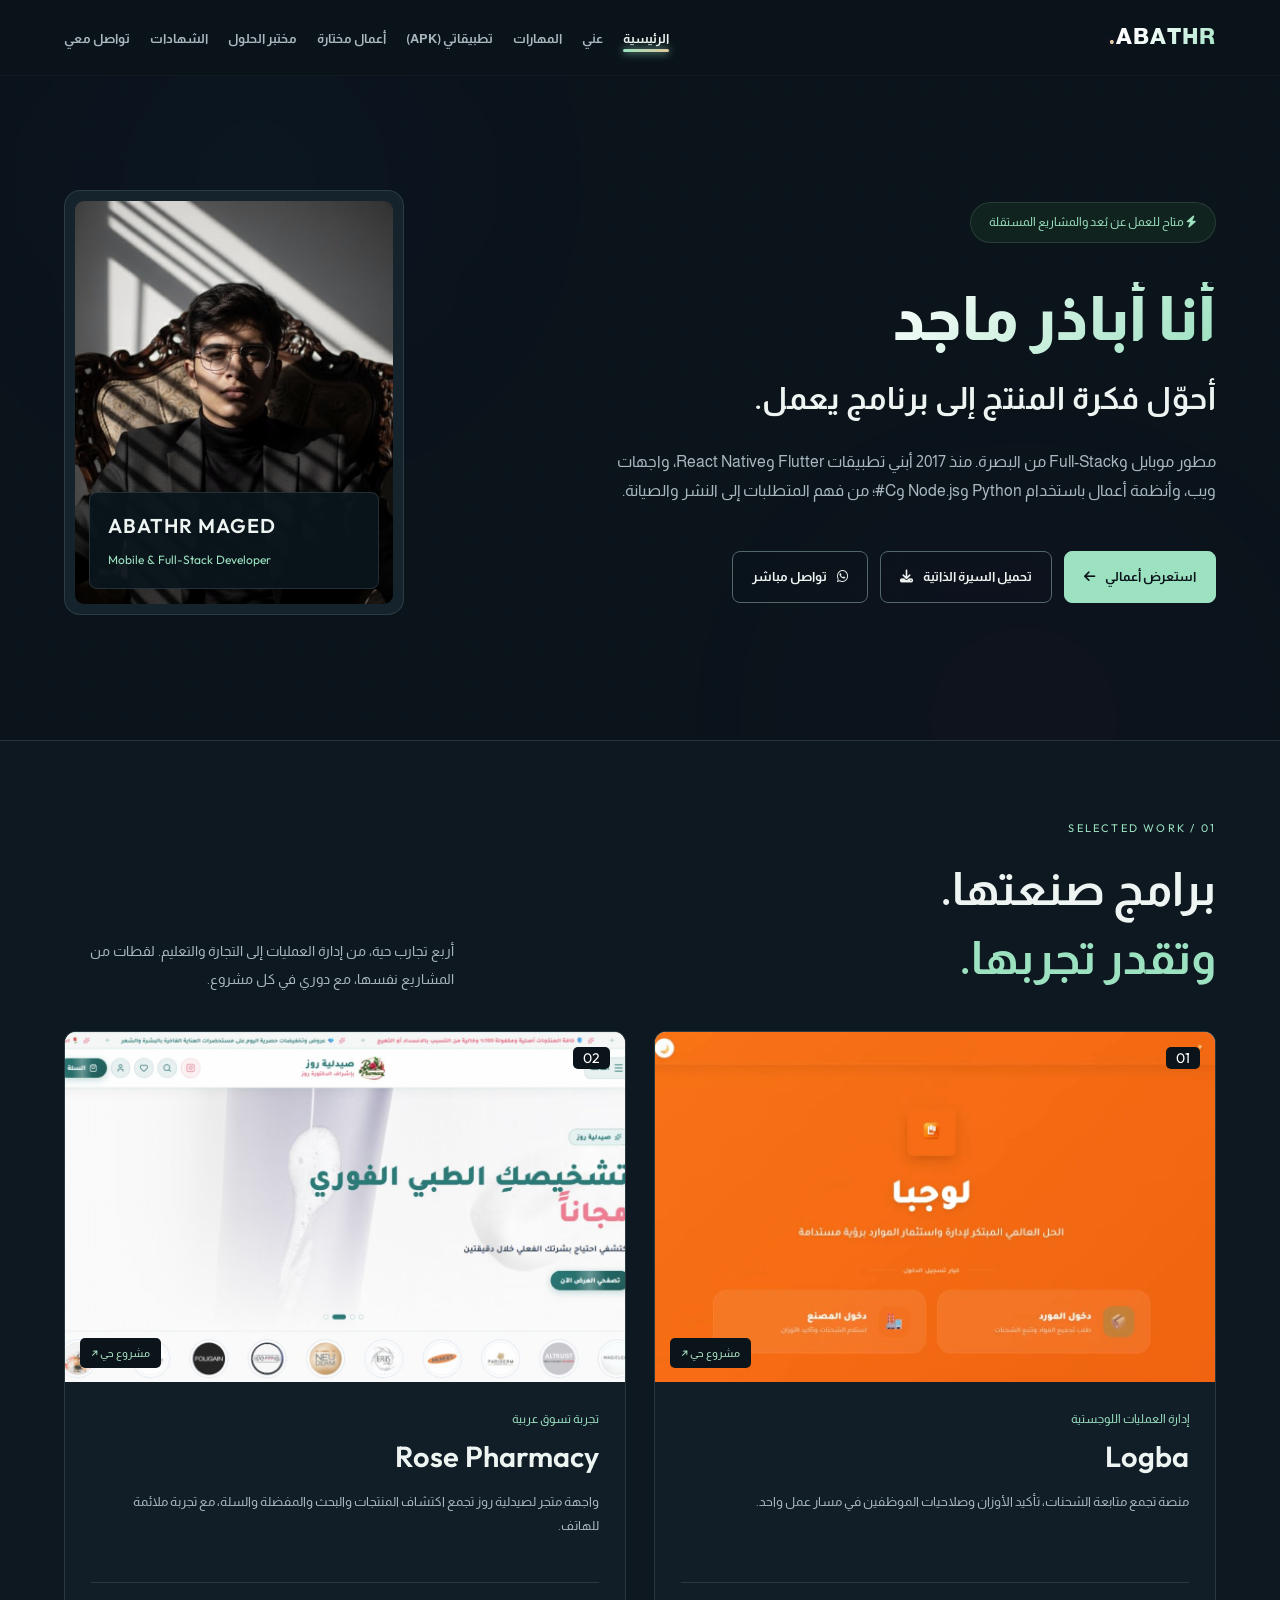
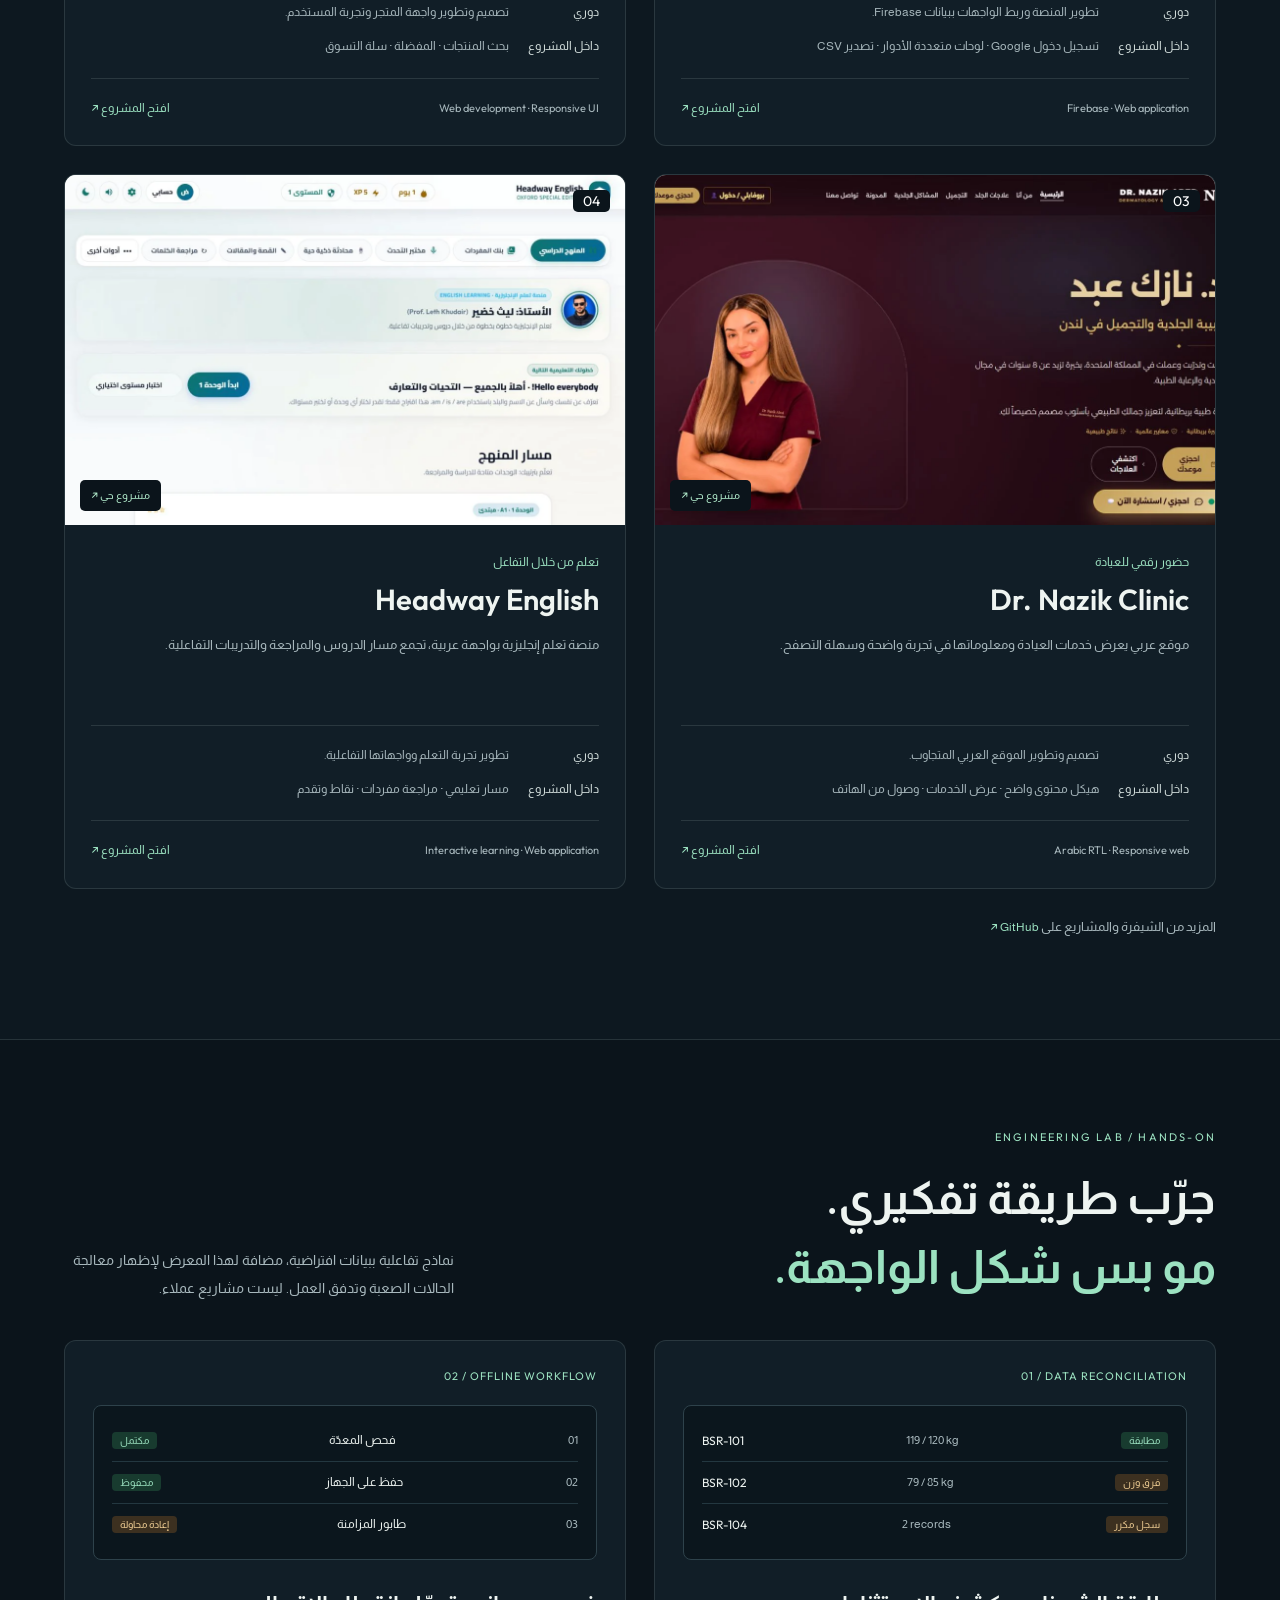
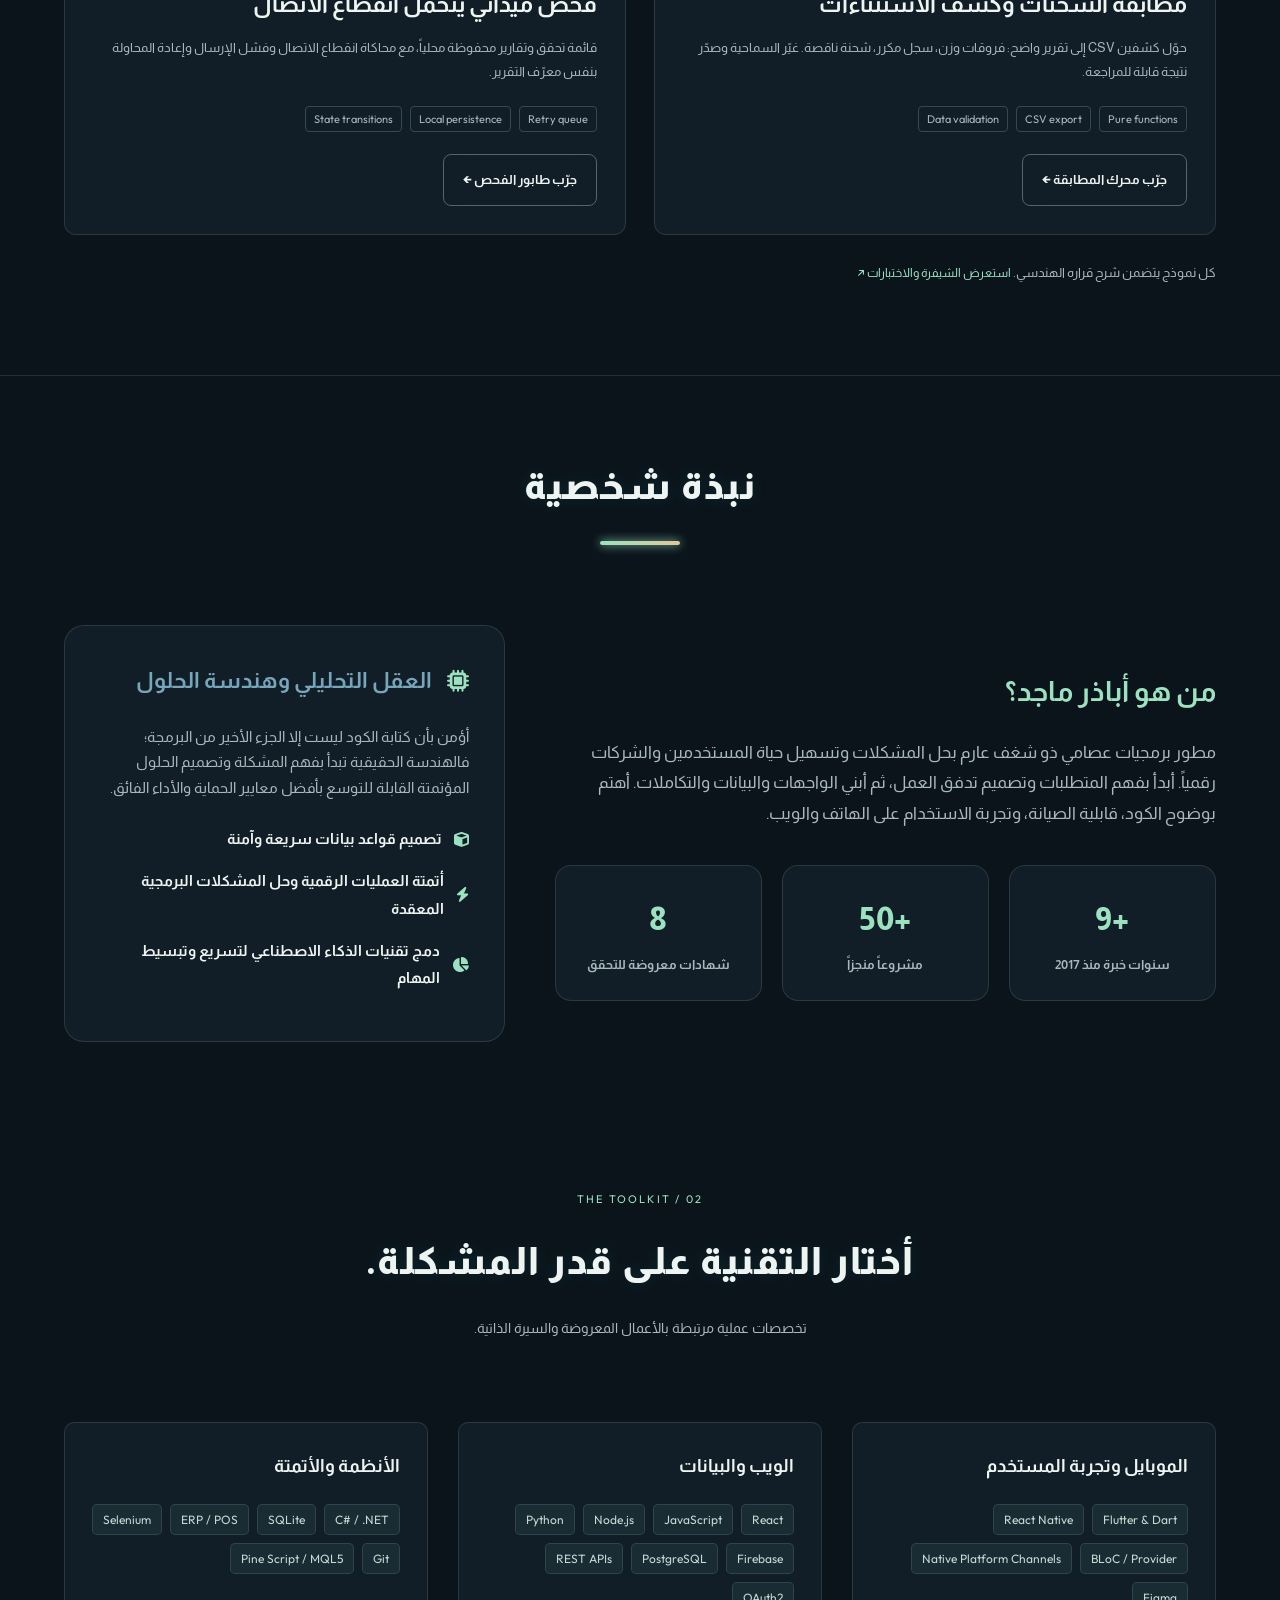
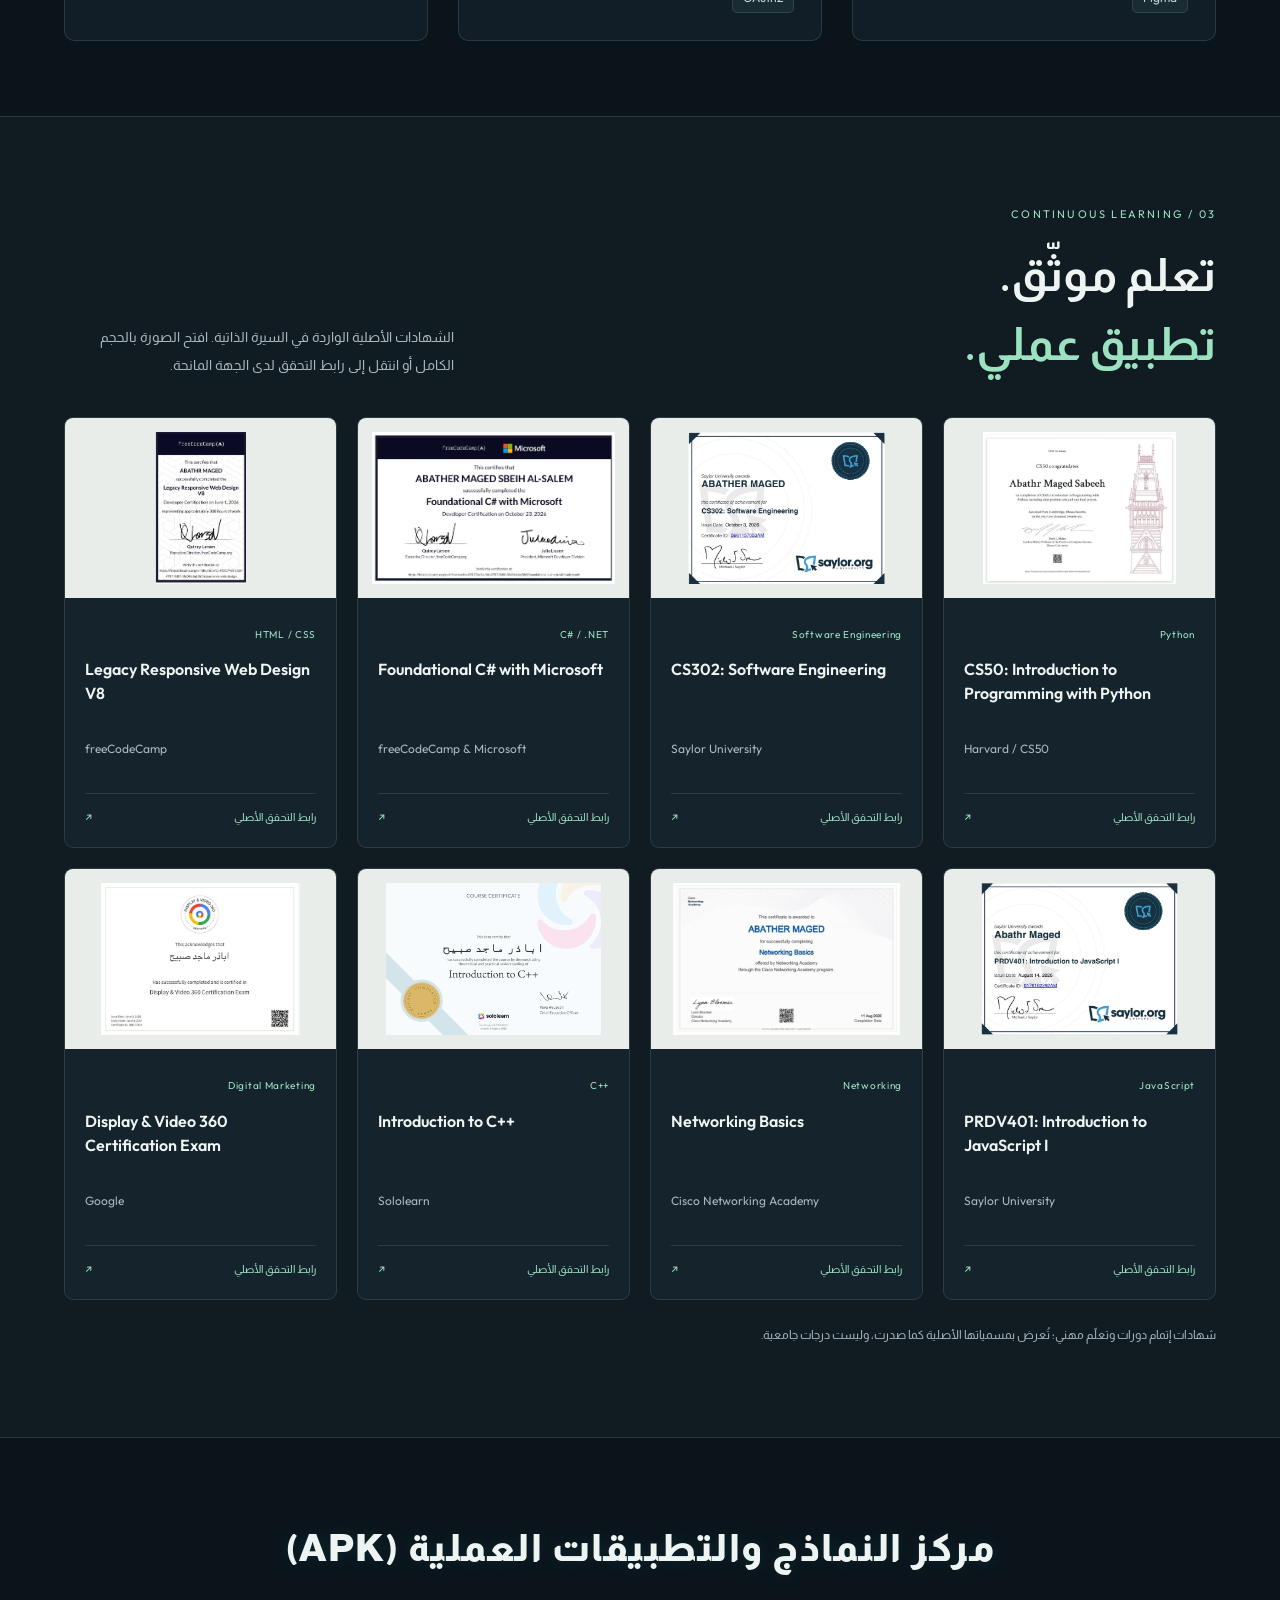
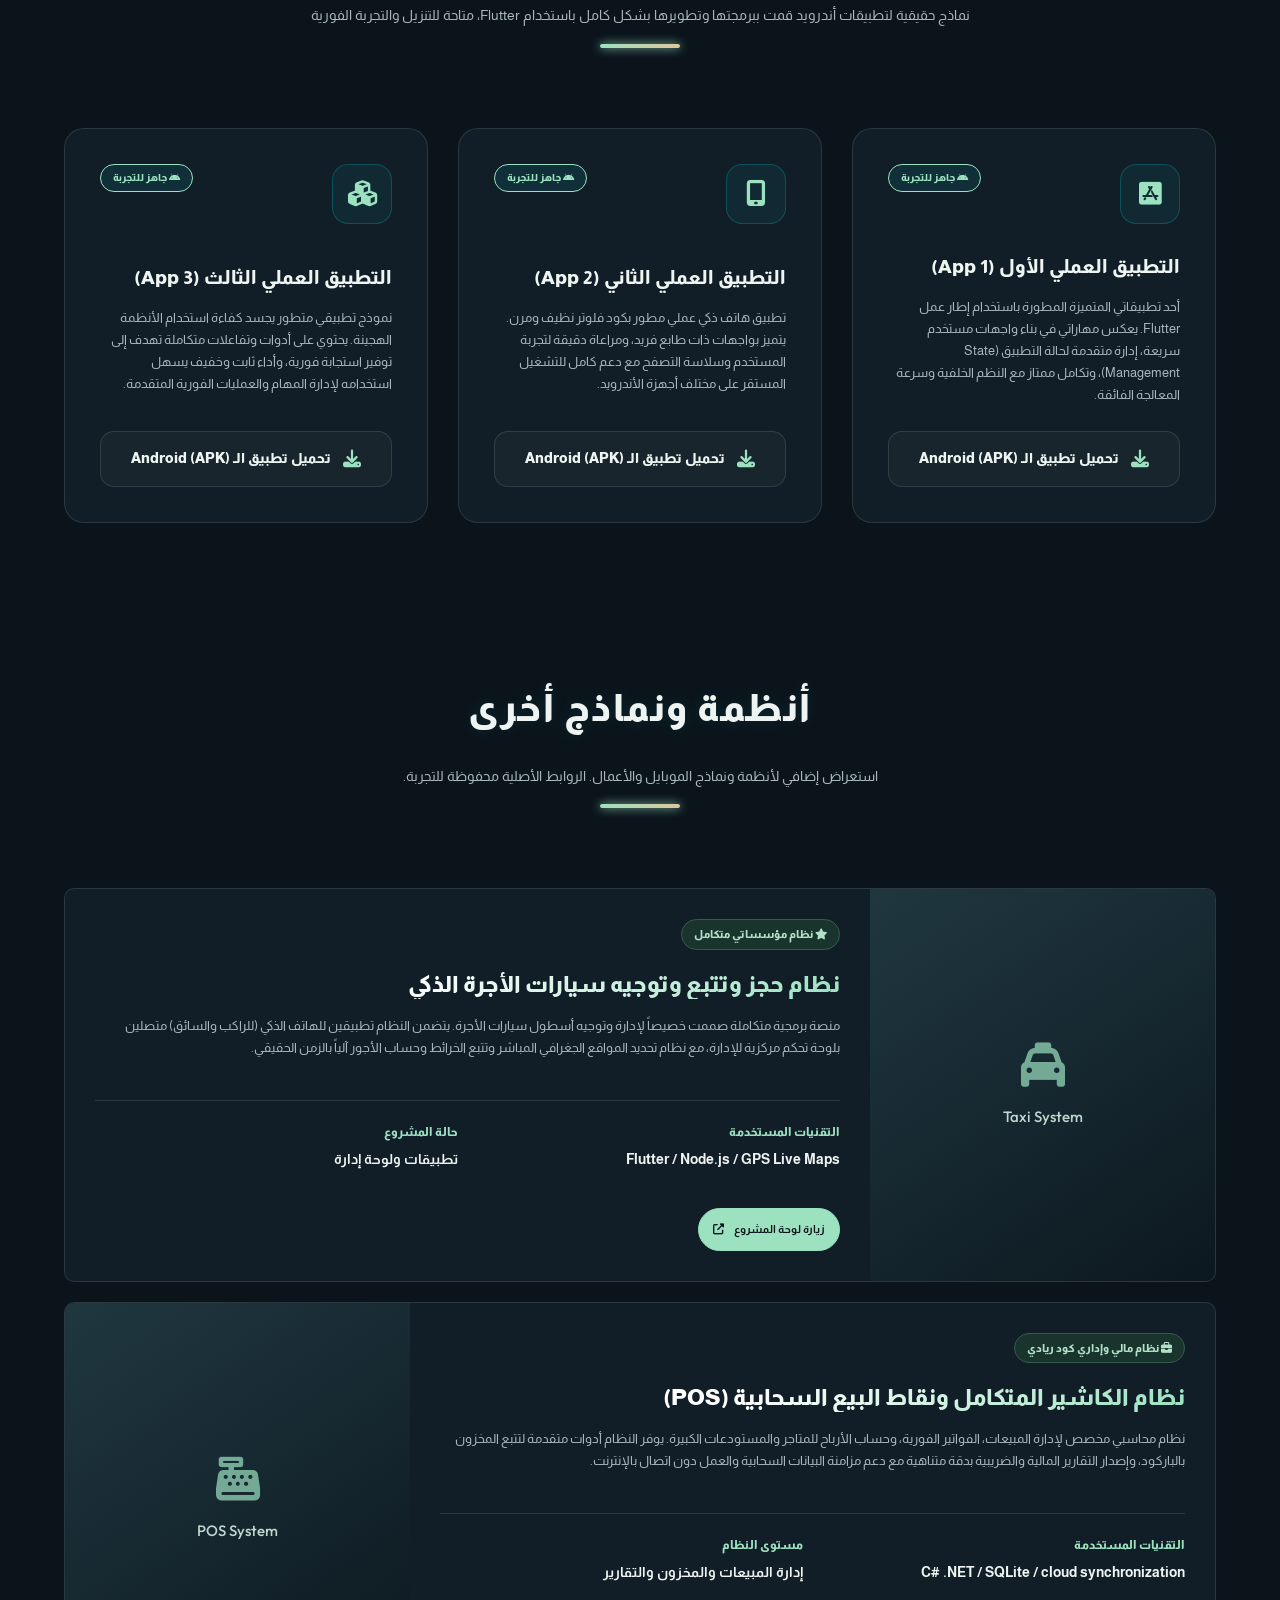
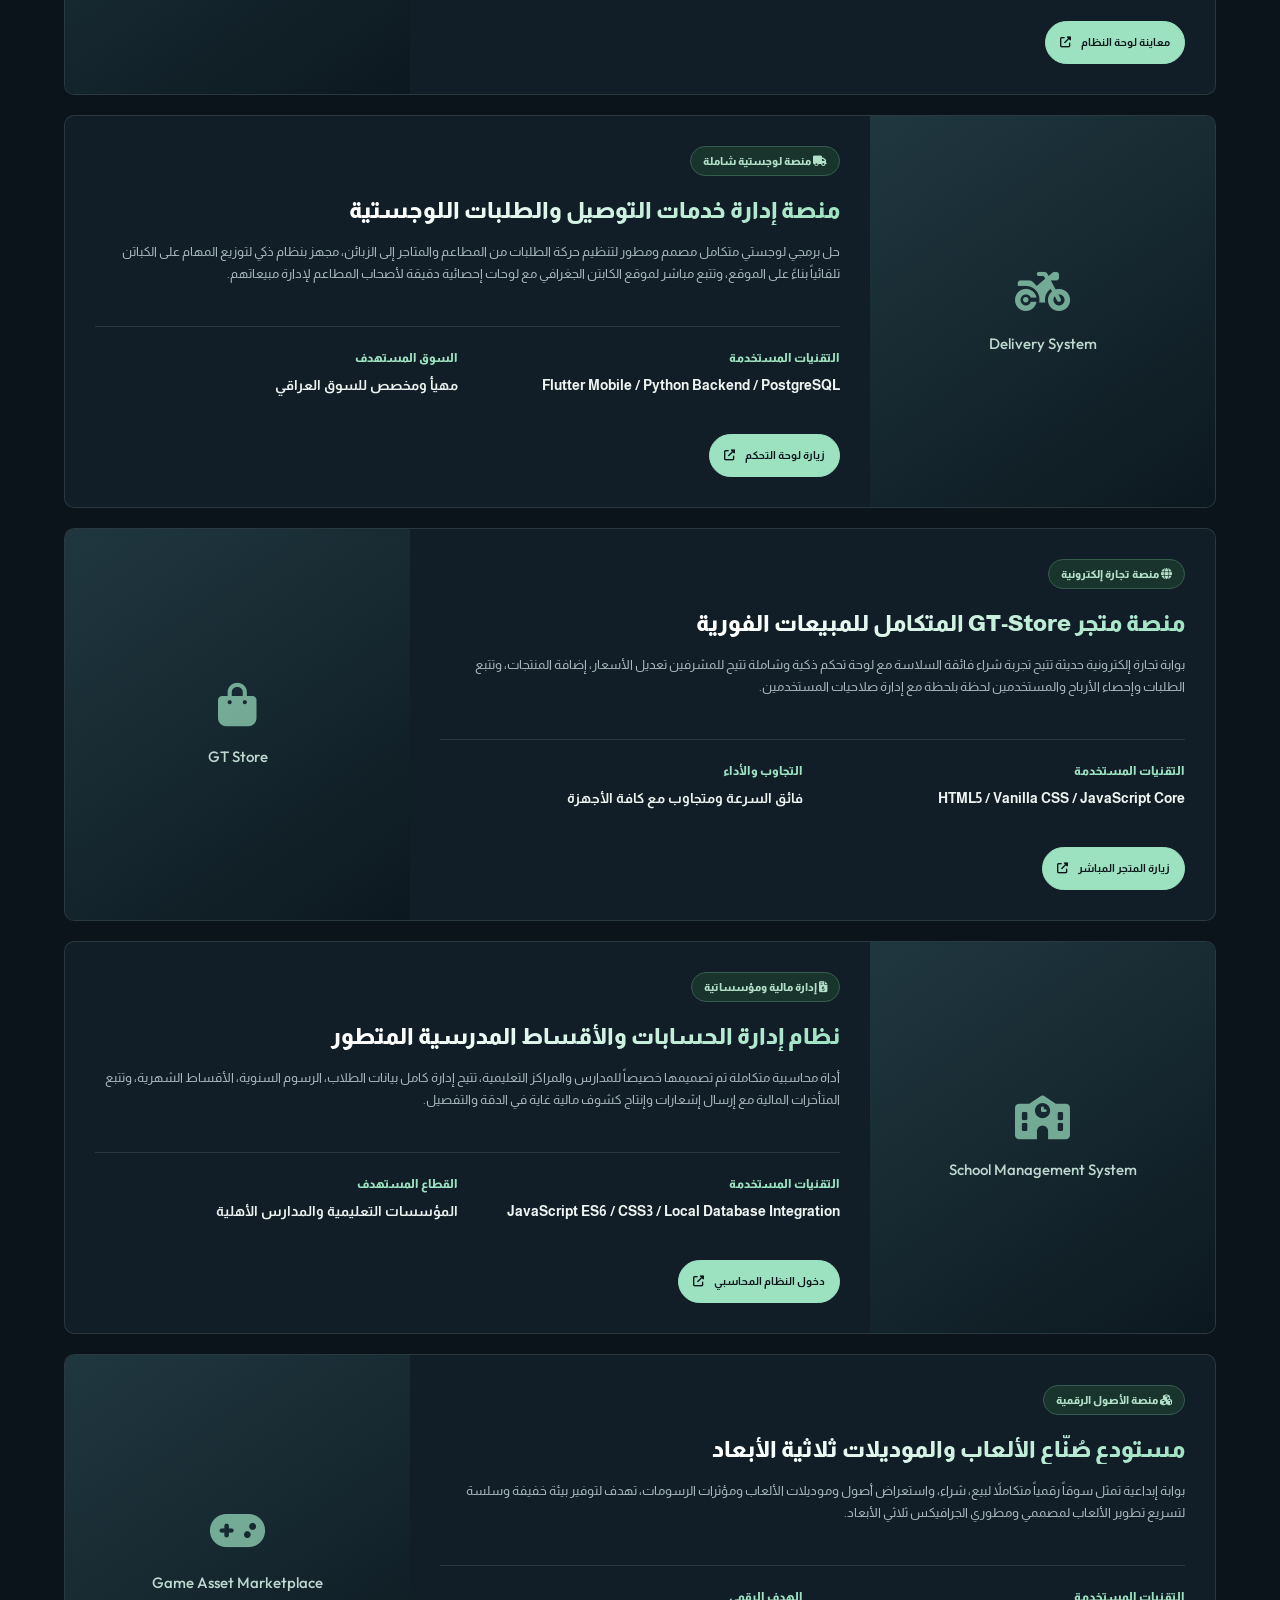
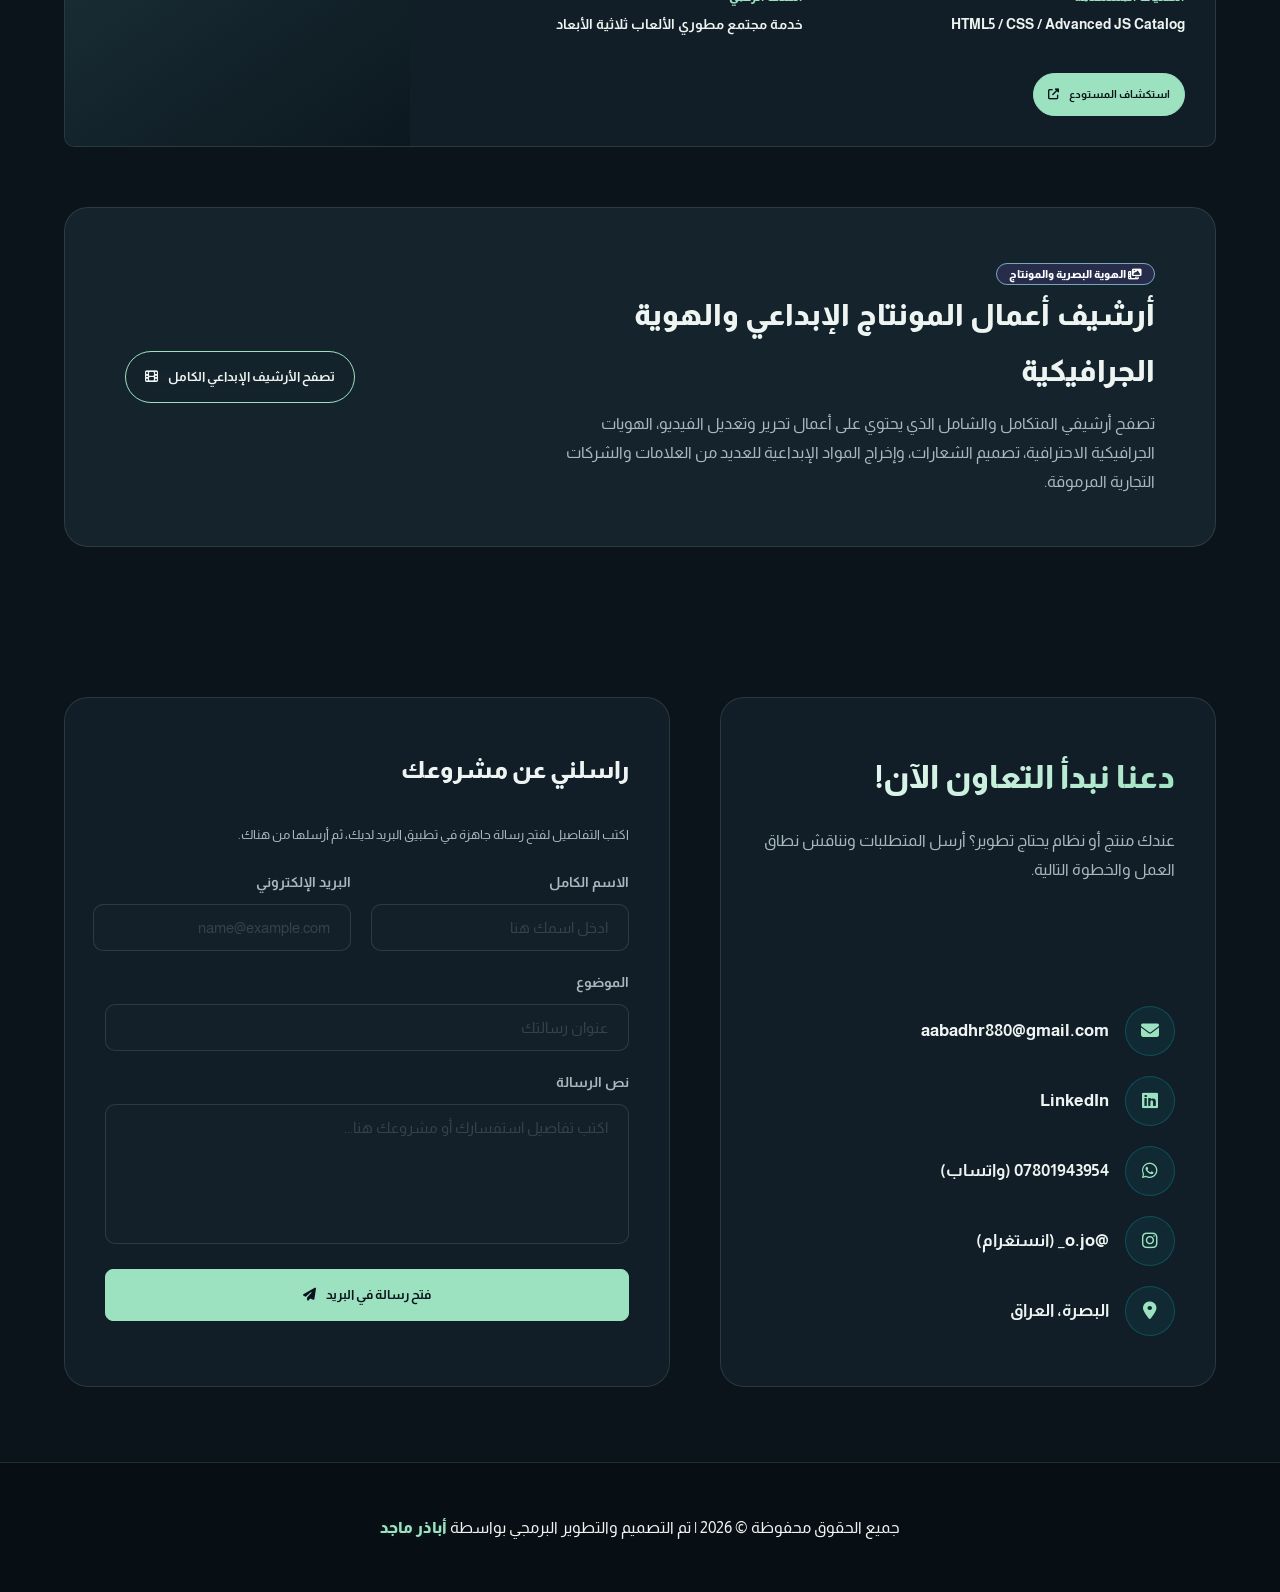
==== commit 6a049061: "Add interactive engineering models and responsive layouts" ====
--- a/index.html
+++ b/index.html
@@ -35,6 +35,7 @@
                 <li><a href="#skills">المهارات</a></li>
                 <li><a href="#apk-center">تطبيقاتي (APK)</a></li>
                 <li><a href="#selected-work">أعمال مختارة</a></li>
+                <li><a href="#engineering-lab">مختبر الحلول</a></li>
                 <li><a href="#certificates">الشهادات</a></li>
                 <li><a href="#contact">تواصل معي</a></li>
             </ul>
@@ -55,6 +56,7 @@
             <li><a href="#skills">المهارات</a></li>
             <li><a href="#apk-center">تطبيقاتي (APK)</a></li>
             <li><a href="#selected-work">أعمال مختارة</a></li>
+                <li><a href="#engineering-lab">مختبر الحلول</a></li>
                 <li><a href="#certificates">الشهادات</a></li>
             <li><a href="#contact">تواصل معي</a></li>
         </ul>
@@ -324,6 +326,34 @@
             </div>
         </section>
         <!-- About Section -->
+        <section id="engineering-lab" class="engineering-lab">
+            <div class="container">
+                <div class="work-heading">
+                    <div><span class="section-kicker">ENGINEERING LAB / HANDS-ON</span><h2>جرّب طريقة تفكيري.<br><em>مو بس شكل الواجهة.</em></h2></div>
+                    <p>نماذج تفاعلية ببيانات افتراضية، مضافة لهذا المعرض لإظهار معالجة الحالات الصعبة وتدفق العمل. ليست مشاريع عملاء.</p>
+                </div>
+                <div class="lab-showcase">
+                    <article class="lab-project">
+                        <span class="lab-index">01 / DATA RECONCILIATION</span>
+                        <div class="lab-visual" aria-hidden="true"><span>BSR-101 <b>119 / 120 kg</b><i>مطابقة</i></span><span>BSR-102 <b>79 / 85 kg</b><i class="warning">فرق وزن</i></span><span>BSR-104 <b>2 records</b><i class="warning">سجل مكرر</i></span></div>
+                        <h3>مطابقة الشحنات وكشف الاستثناءات</h3>
+                        <p>حوّل كشفين CSV إلى تقرير واضح: فروقات وزن، سجل مكرر، شحنة ناقصة. غيّر السماحية وصدّر نتيجة قابلة للمراجعة.</p>
+                        <ul class="lab-skills"><li>Data validation</li><li>CSV export</li><li>Pure functions</li></ul>
+                        <a href="lab/#reconciliation" class="btn secondary">جرّب محرك المطابقة ←</a>
+                    </article>
+                    <article class="lab-project">
+                        <span class="lab-index">02 / OFFLINE WORKFLOW</span>
+                        <div class="lab-visual queue-visual" aria-hidden="true"><span><b>01</b> فحص المعدّة <i>مكتمل</i></span><span><b>02</b> حفظ على الجهاز <i>محفوظ</i></span><span><b>03</b> طابور المزامنة <i class="warning">إعادة محاولة</i></span></div>
+                        <h3>فحص ميداني يتحمّل انقطاع الاتصال</h3>
+                        <p>قائمة تحقق وتقارير محفوظة محلياً، مع محاكاة انقطاع الاتصال وفشل الإرسال وإعادة المحاولة بنفس معرّف التقرير.</p>
+                        <ul class="lab-skills"><li>State transitions</li><li>Local persistence</li><li>Retry queue</li></ul>
+                        <a href="lab/#field-kit" class="btn secondary">جرّب طابور الفحص ←</a>
+                    </article>
+                </div>
+                <p class="work-footnote">كل نموذج يتضمن شرح قراره الهندسي. <a href="https://github.com/abathr313/abathr/tree/main/lab" target="_blank" rel="noopener noreferrer">استعرض الشيفرة والاختبارات ↗</a></p>
+            </div>
+        </section>
+
         <section id="about" class="about-section">
             <div class="container">
                 <div class="section-header reveal">
--- a/portfolio.css
+++ b/portfolio.css
@@ -21,3 +21,10 @@
 @media(max-width:580px){.work-grid{grid-template-columns:1fr}.work-copy>p:not(.work-category){min-height:0}.work-heading h2{font-size:33px}.work-bottom{display:flex}.cert-grid{gap:12px}.cert-preview{height:145px;padding:9px}.cert-copy{padding:14px}.cert-copy h3{font-size:14px;min-height:84px}.cert-copy p{font-size:11px}.verify-link{font-size:10px}.hero-text h1{font-size:43px}.hero-text h3{font-size:25px}.hero-text p{font-size:14px}.hero-btns .btn{width:100%;justify-content:center}.section-kicker{font-size:10px}.selected-work,.certificates-section{padding:65px 0}.project-content-side{padding:24px}.stats-row{gap:8px}.stat-card{padding:15px 8px}.stat-card p{font-size:10px}.stat-card h4{font-size:29px}.certificate-dialog-bar{padding:12px;gap:10px}.certificate-dialog-bar h2{font-size:12px}}
 @media(max-width:992px){.hero-content{flex-direction:column}.hero-text{width:100%}.hero-image-wrapper{flex-basis:auto;width:270px;max-width:100%}.hero-section{padding-top:125px}}
 @media(prefers-reduced-motion:reduce){*,*::before,*::after{animation:none!important;transition:none!important;scroll-behavior:auto!important}}
+
+/* Engineering demos and layout safeguards across phones, tablets and laptops. */
+img{max-width:100%}.container{width:100%;padding-inline:24px}.hero-content>*{min-width:0}.about-grid>* , .contact-wrapper>* , .skills-grid>* , .apk-grid>*{min-width:0}.hero-image-wrapper{align-self:center}.contact-item,.contact-item a{overflow-wrap:anywhere}.contact-info-card,.contact-form-card{min-width:0}.mobile-nav-drawer{width:min(320px,90vw)}.project-meta-details{grid-template-columns:repeat(2,minmax(0,1fr))}.meta-value{overflow-wrap:anywhere}.work-copy h3,.cert-copy h3{overflow-wrap:anywhere}.engineering-lab{padding:90px 0;border-bottom:1px solid var(--glass-border)}.lab-showcase{display:grid;grid-template-columns:repeat(2,minmax(0,1fr));gap:28px}.lab-project{background:#111e27;border:1px solid var(--glass-border);border-radius:12px;padding:28px;min-width:0}.lab-index{font:11px Outfit,sans-serif;color:var(--primary-color);letter-spacing:1px;display:block;direction:ltr;text-align:right}.lab-project h3{font-size:23px;margin:25px 0 12px;line-height:1.7}.lab-project>p{font-size:13px;color:var(--text-dim)}.lab-visual{margin:22px 0;padding:14px 18px;background:#0b161d;border:1px solid #2e424b;border-radius:8px;direction:ltr}.lab-visual>span{display:flex;align-items:center;justify-content:space-between;gap:10px;padding:12px 0;border-bottom:1px solid #233740;font:12px Outfit,sans-serif}.lab-visual>span:last-child{border:0}.lab-visual b{font-weight:400;color:var(--text-dim)}.lab-visual i{font-style:normal;font-size:10px;color:#9ce2c1;background:#183b2f;padding:3px 8px;border-radius:4px}.lab-visual i.warning{color:#f0ce94;background:#3c3020}.lab-skills{display:flex;flex-wrap:wrap;gap:8px;list-style:none;margin:22px 0;padding:0;direction:ltr;justify-content:flex-end}.lab-skills li{font:11px Outfit,sans-serif;border:1px solid #344a52;border-radius:4px;padding:5px 8px;color:var(--text-dim)}.queue-visual{direction:rtl}.queue-visual>span{font-family:inherit;font-size:12px}.lab-project .btn{display:inline-flex}
+@media(min-width:1600px){.container,.nav-container{max-width:1320px}.hero-section{padding-block:175px 110px}.hero-text h1{font-size:68px}}
+@media(max-width:1100px){.nav-links{display:none}.nav-toggle{display:flex}.lab-showcase{gap:20px}.lab-project{padding:23px}}
+@media(max-width:768px){.lab-showcase{grid-template-columns:1fr}.engineering-lab{padding:65px 0}.contact-info-card,.contact-form-card{padding:25px}.project-meta-details{grid-template-columns:1fr}.project-visual-side{width:100%}.hero-text h1{font-size:clamp(32px,8vw,43px)}}
+@media(max-width:380px){.container,.nav-container{padding-inline:16px}.cert-grid{grid-template-columns:1fr}.cert-preview{height:210px}.cert-copy h3,.cert-copy p{min-height:0}.work-heading h2{font-size:29px}.work-bottom{display:block}.work-copy dl>div{grid-template-columns:65px 1fr}.lab-project{padding:18px}.lab-visual{padding:10px}.lab-visual>span{font-size:10px;gap:6px}.lab-project h3{font-size:21px}.portrait-caption{left:18px;right:18px}.stats-row{flex-wrap:wrap}.contact-info-card,.contact-form-card{padding:20px}}
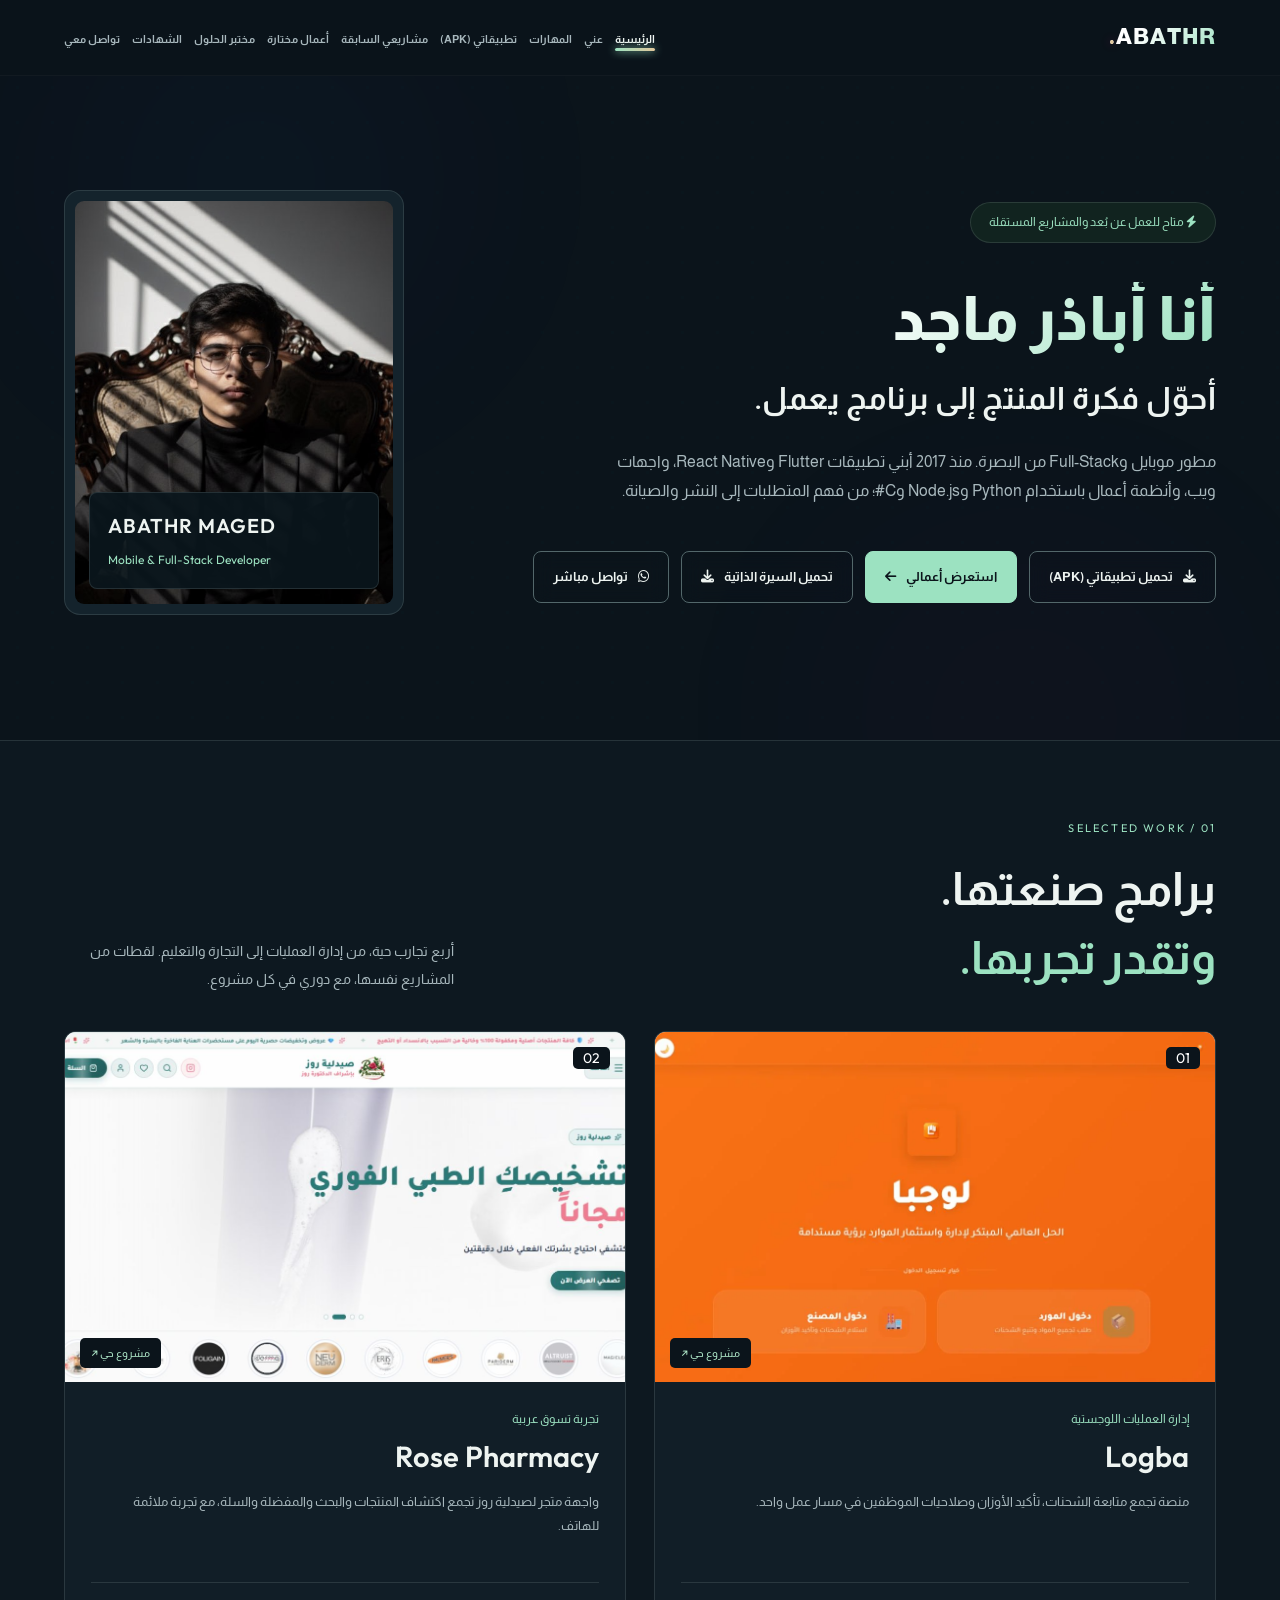
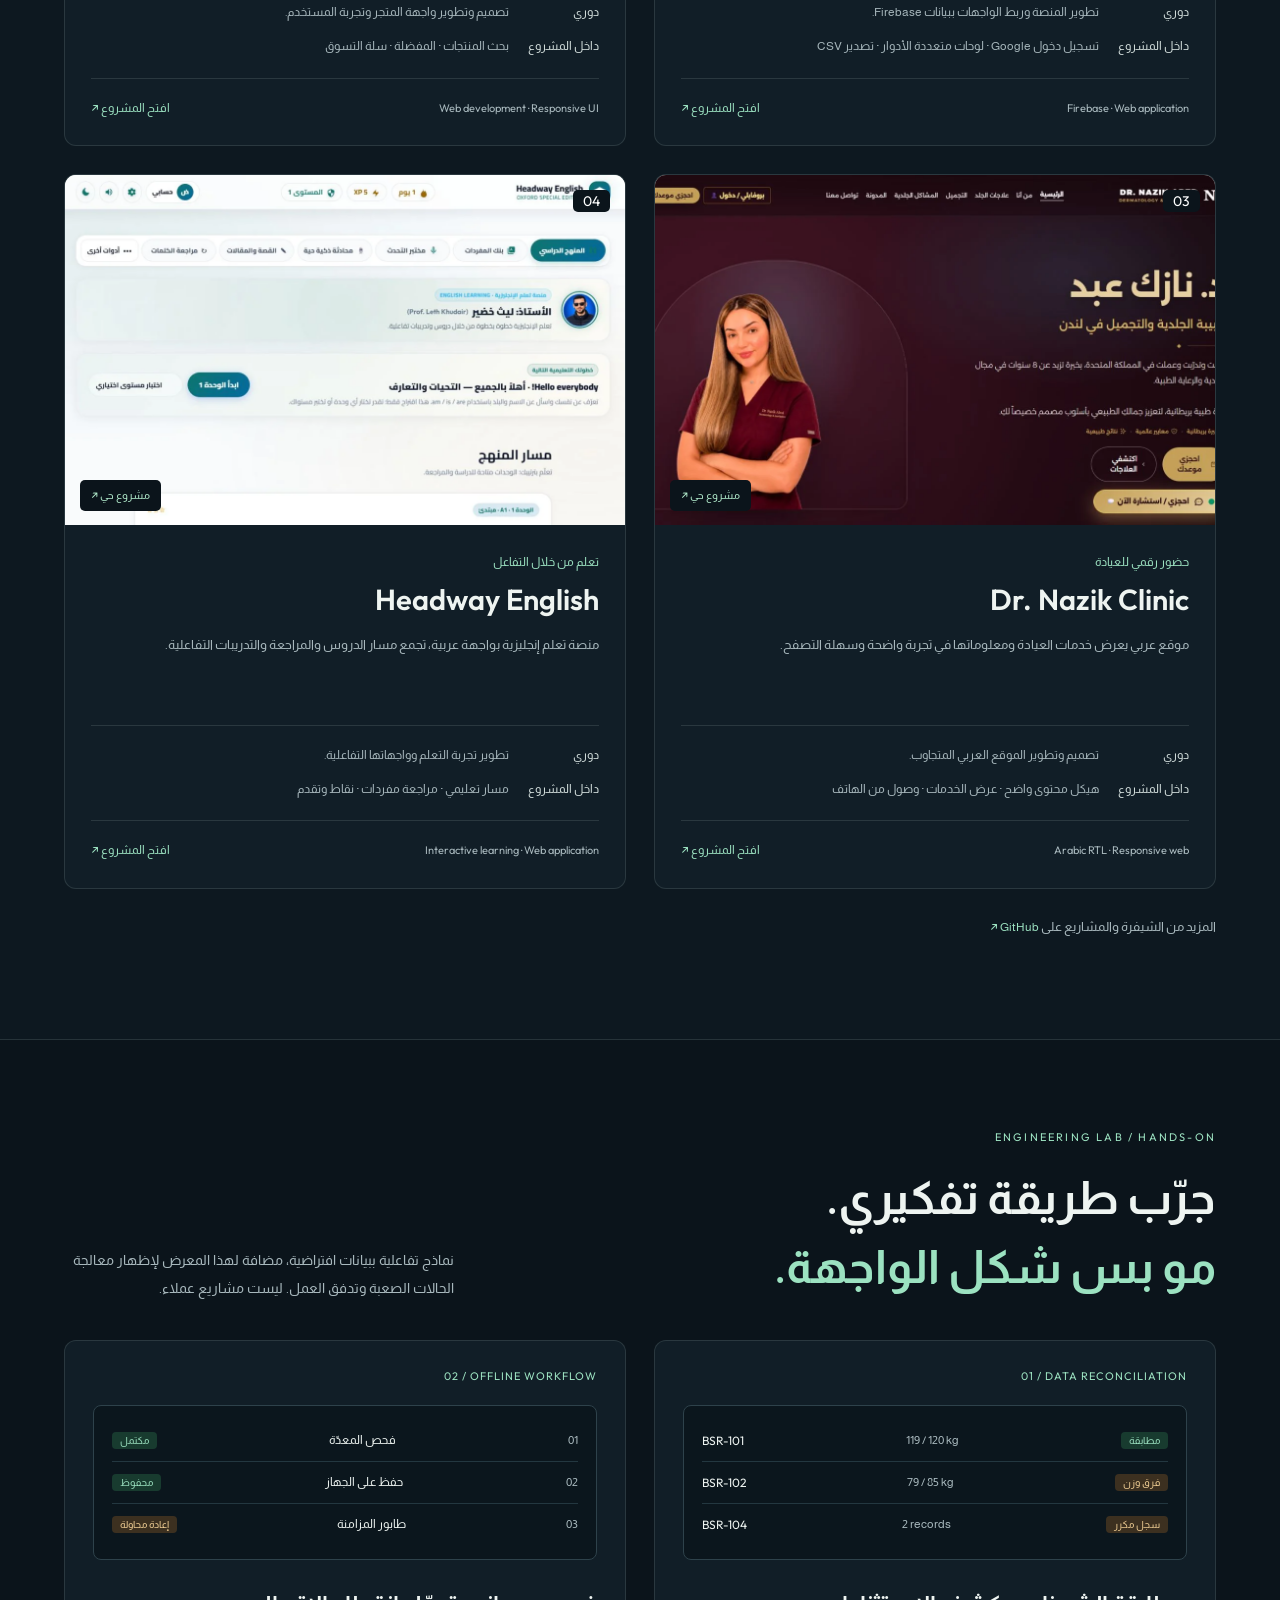
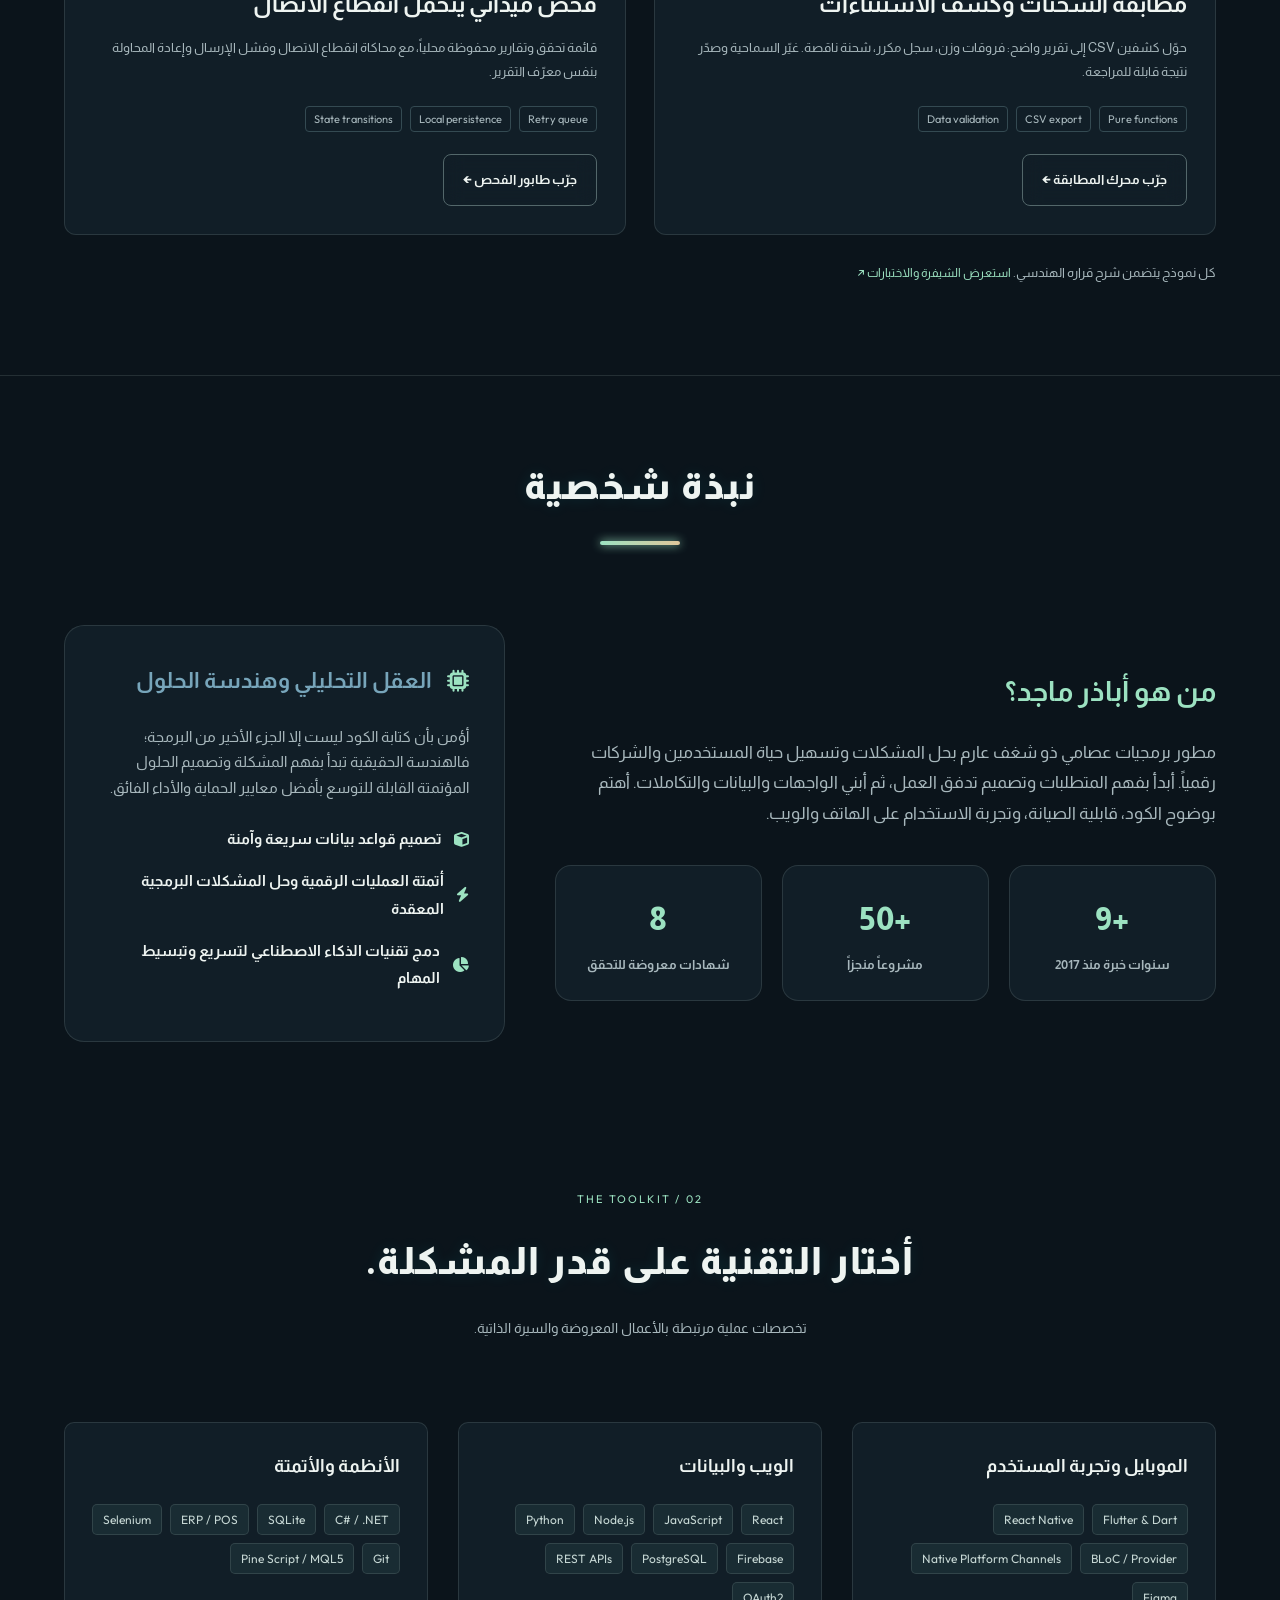
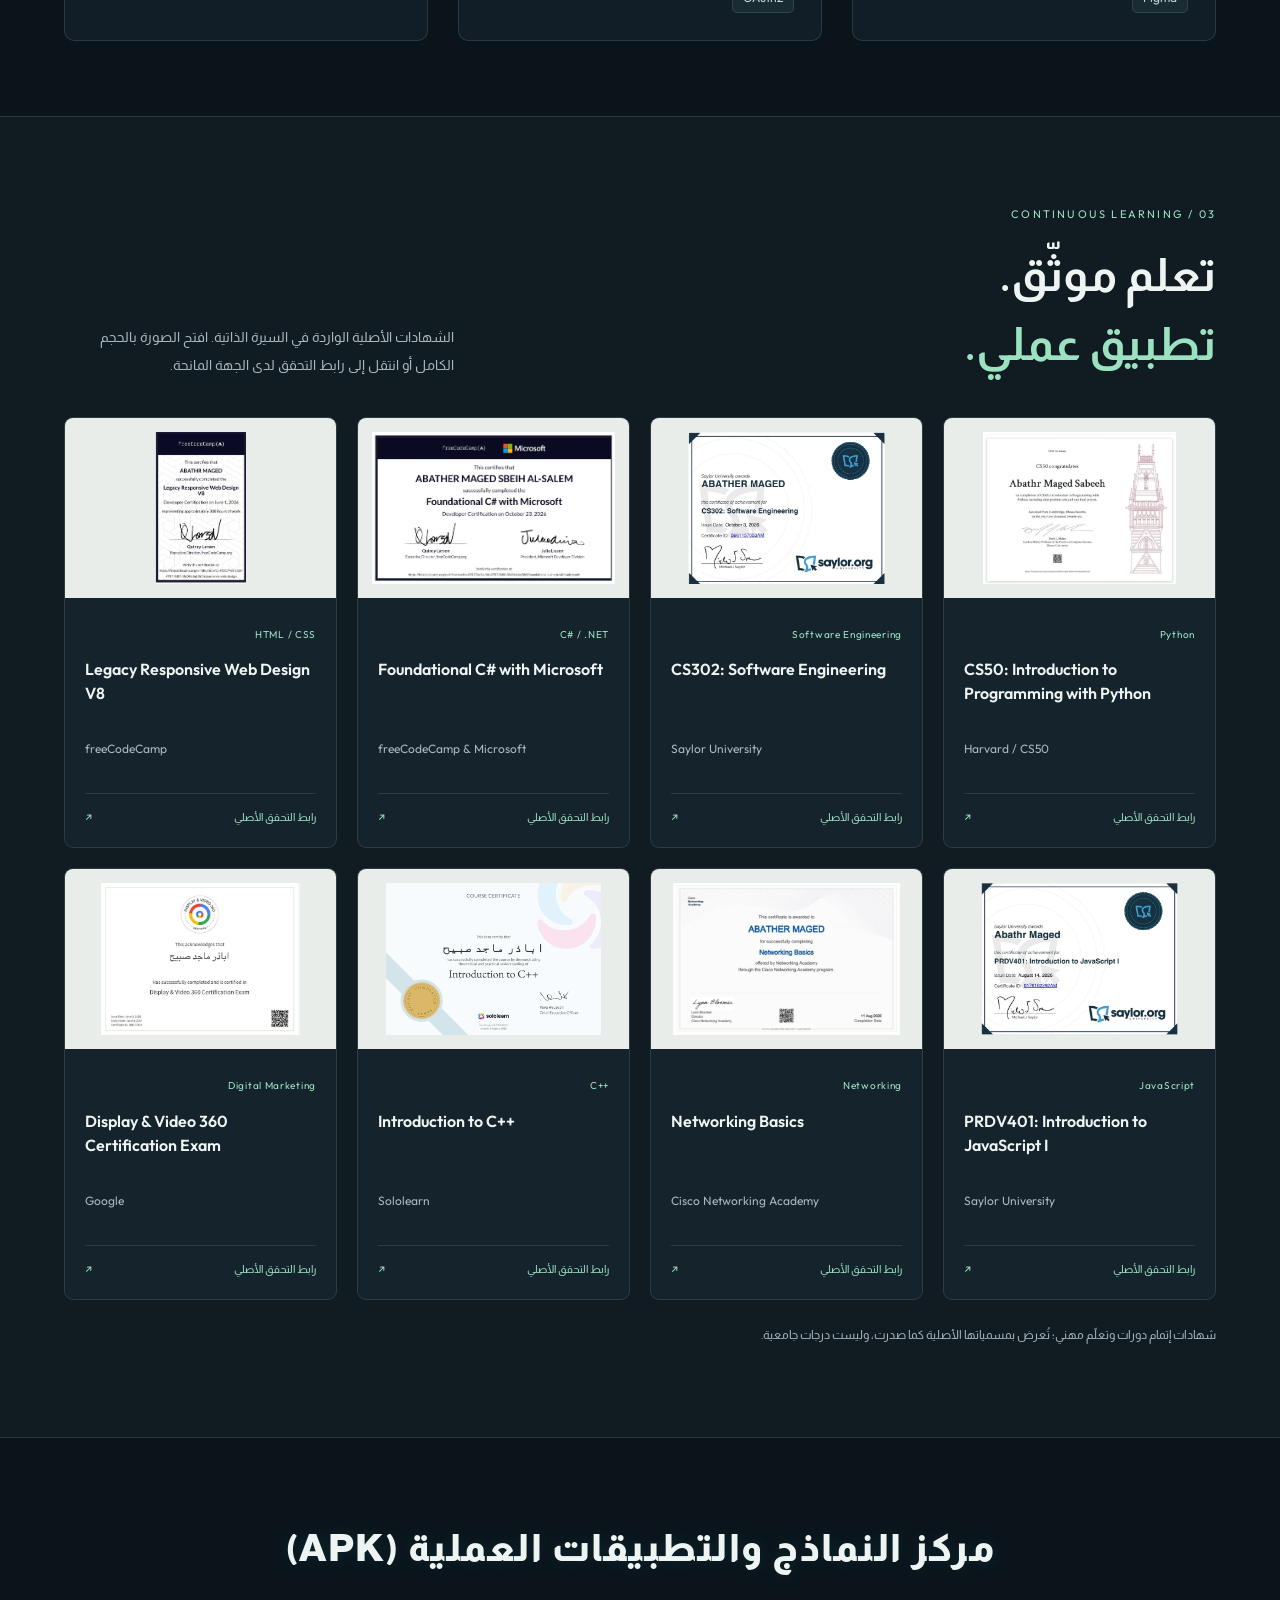
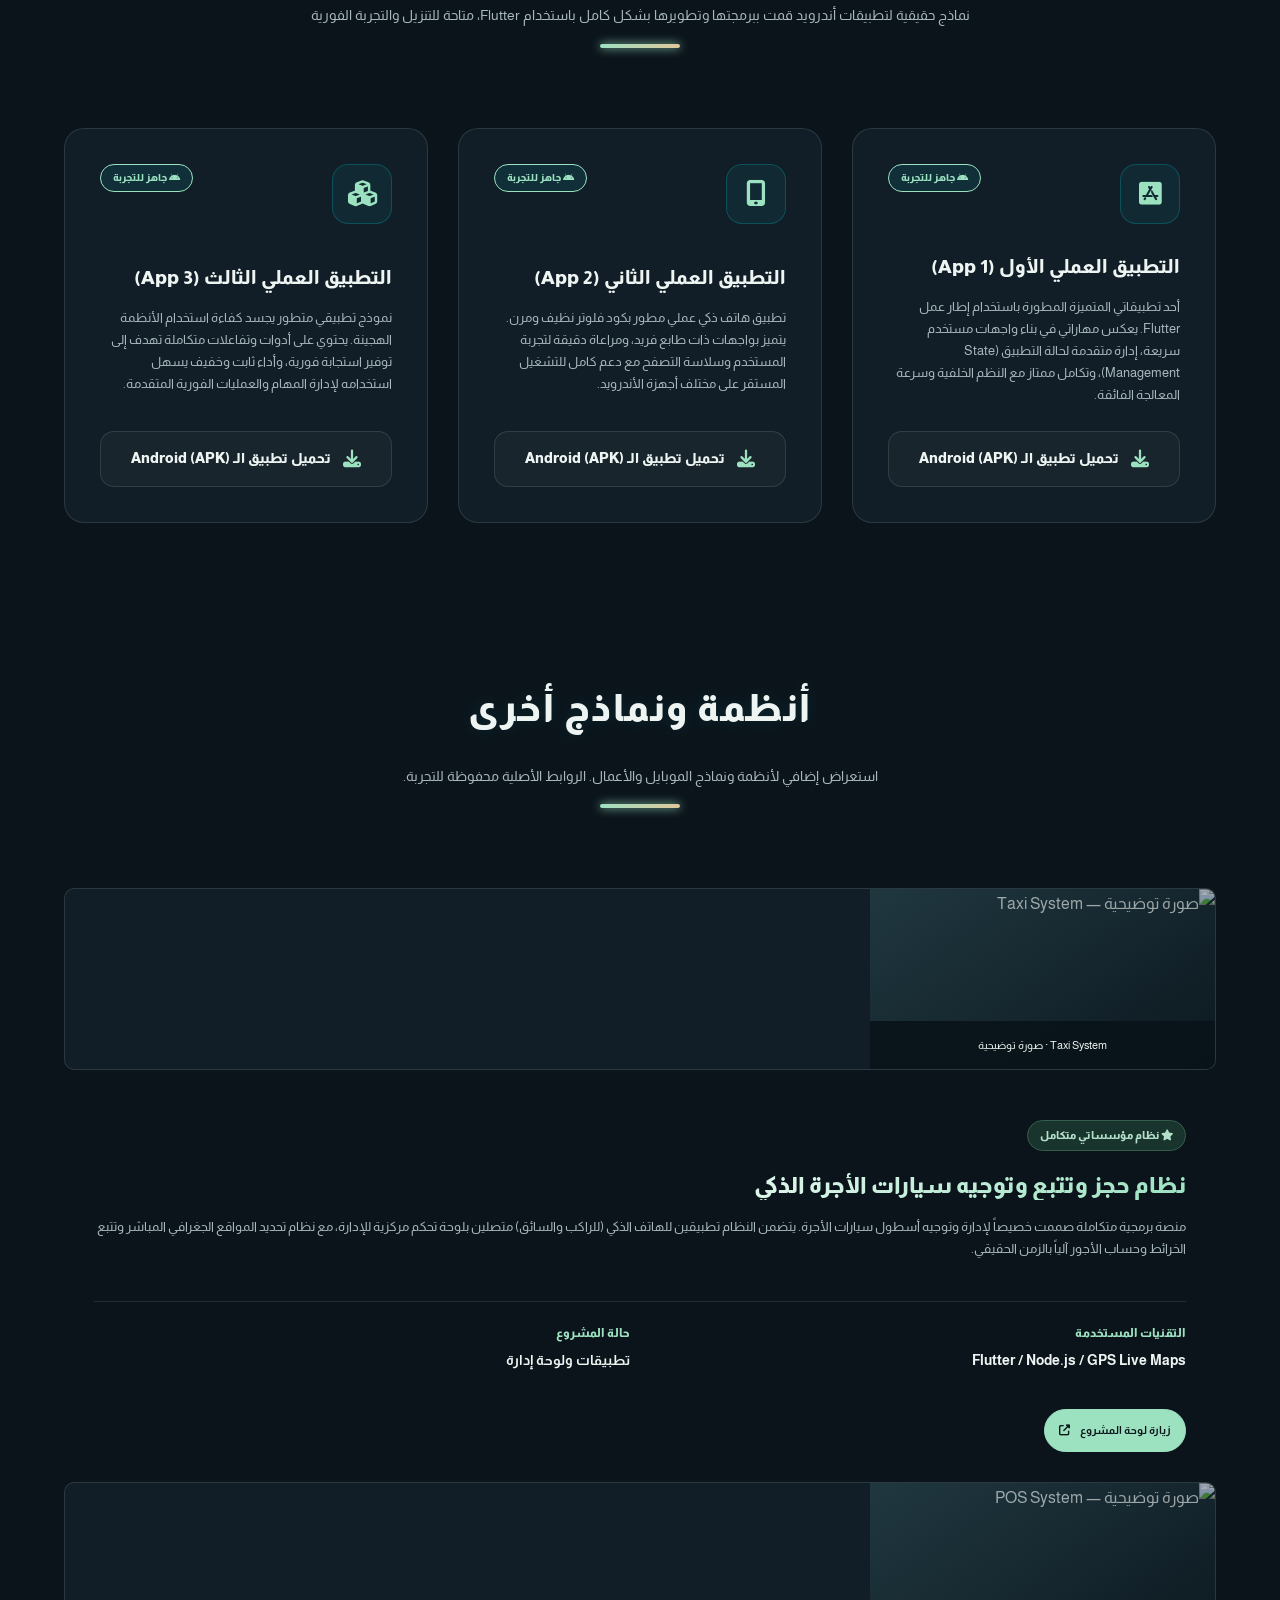
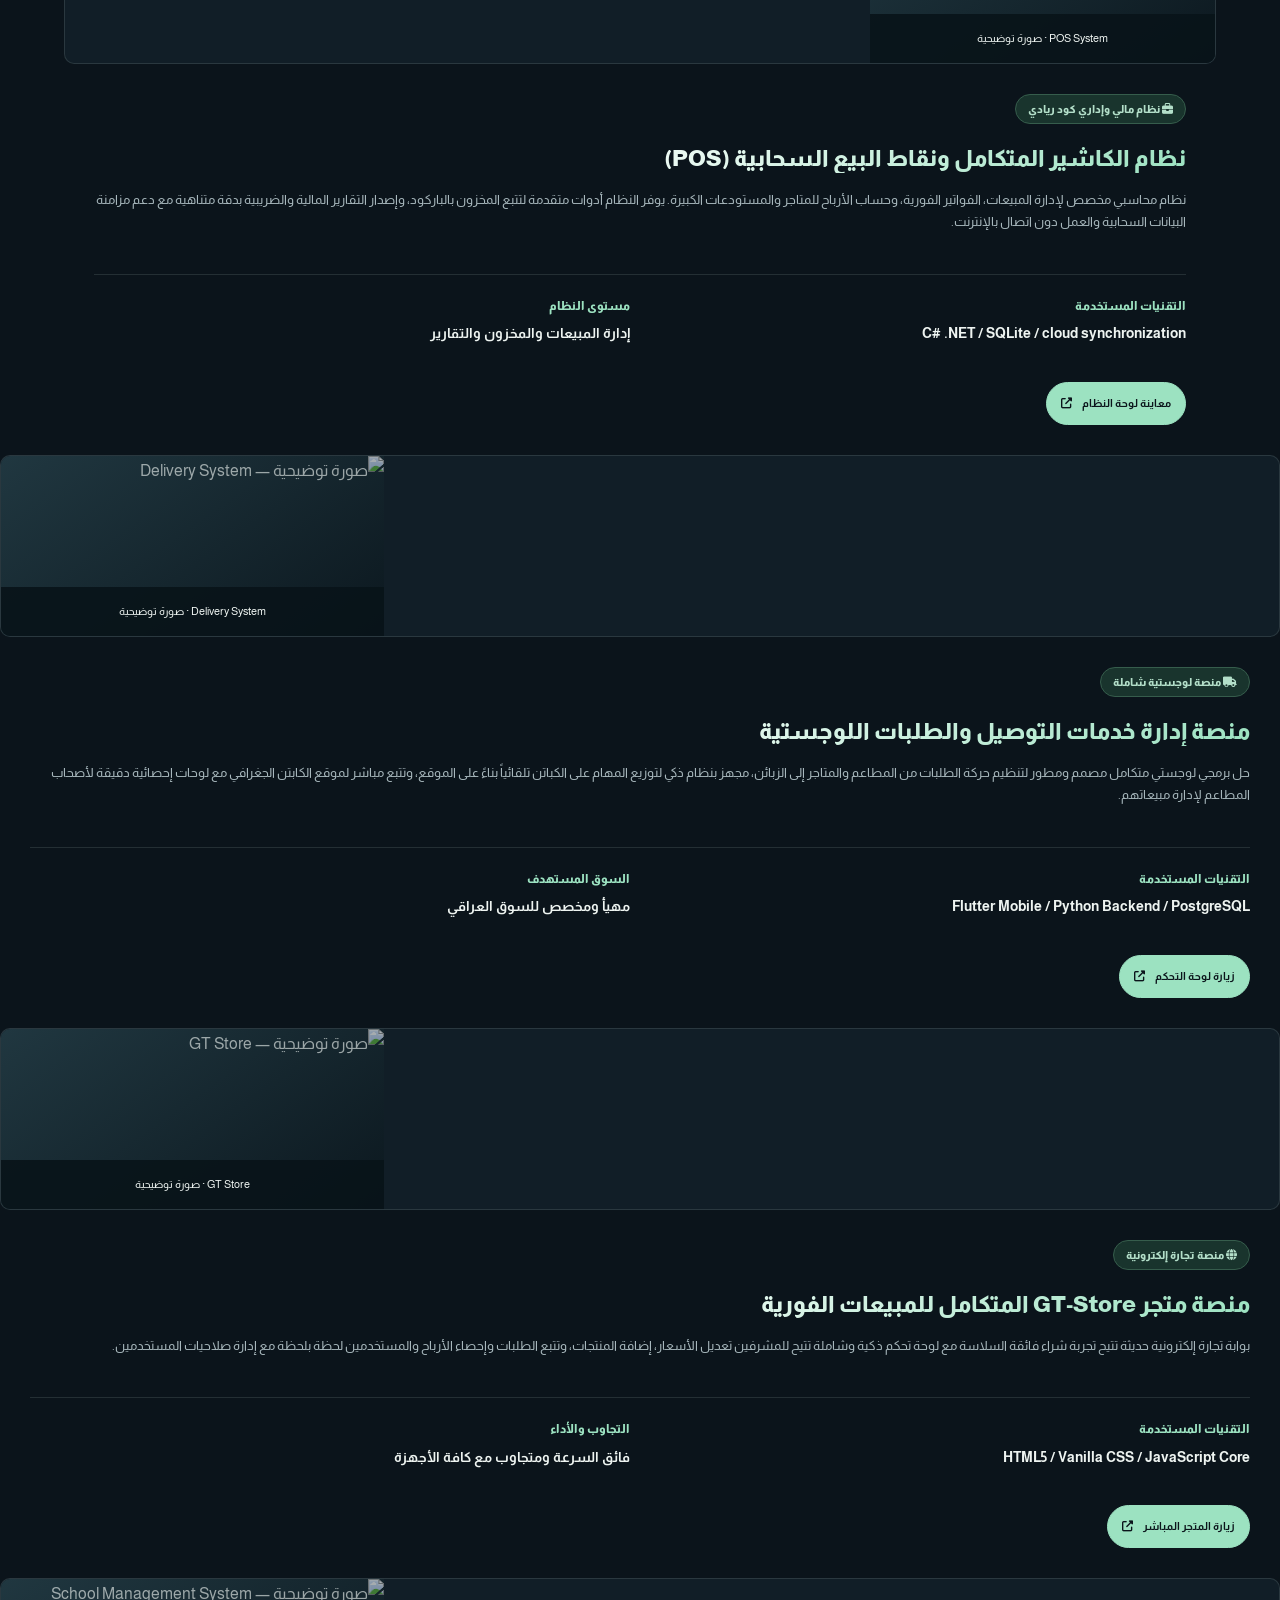
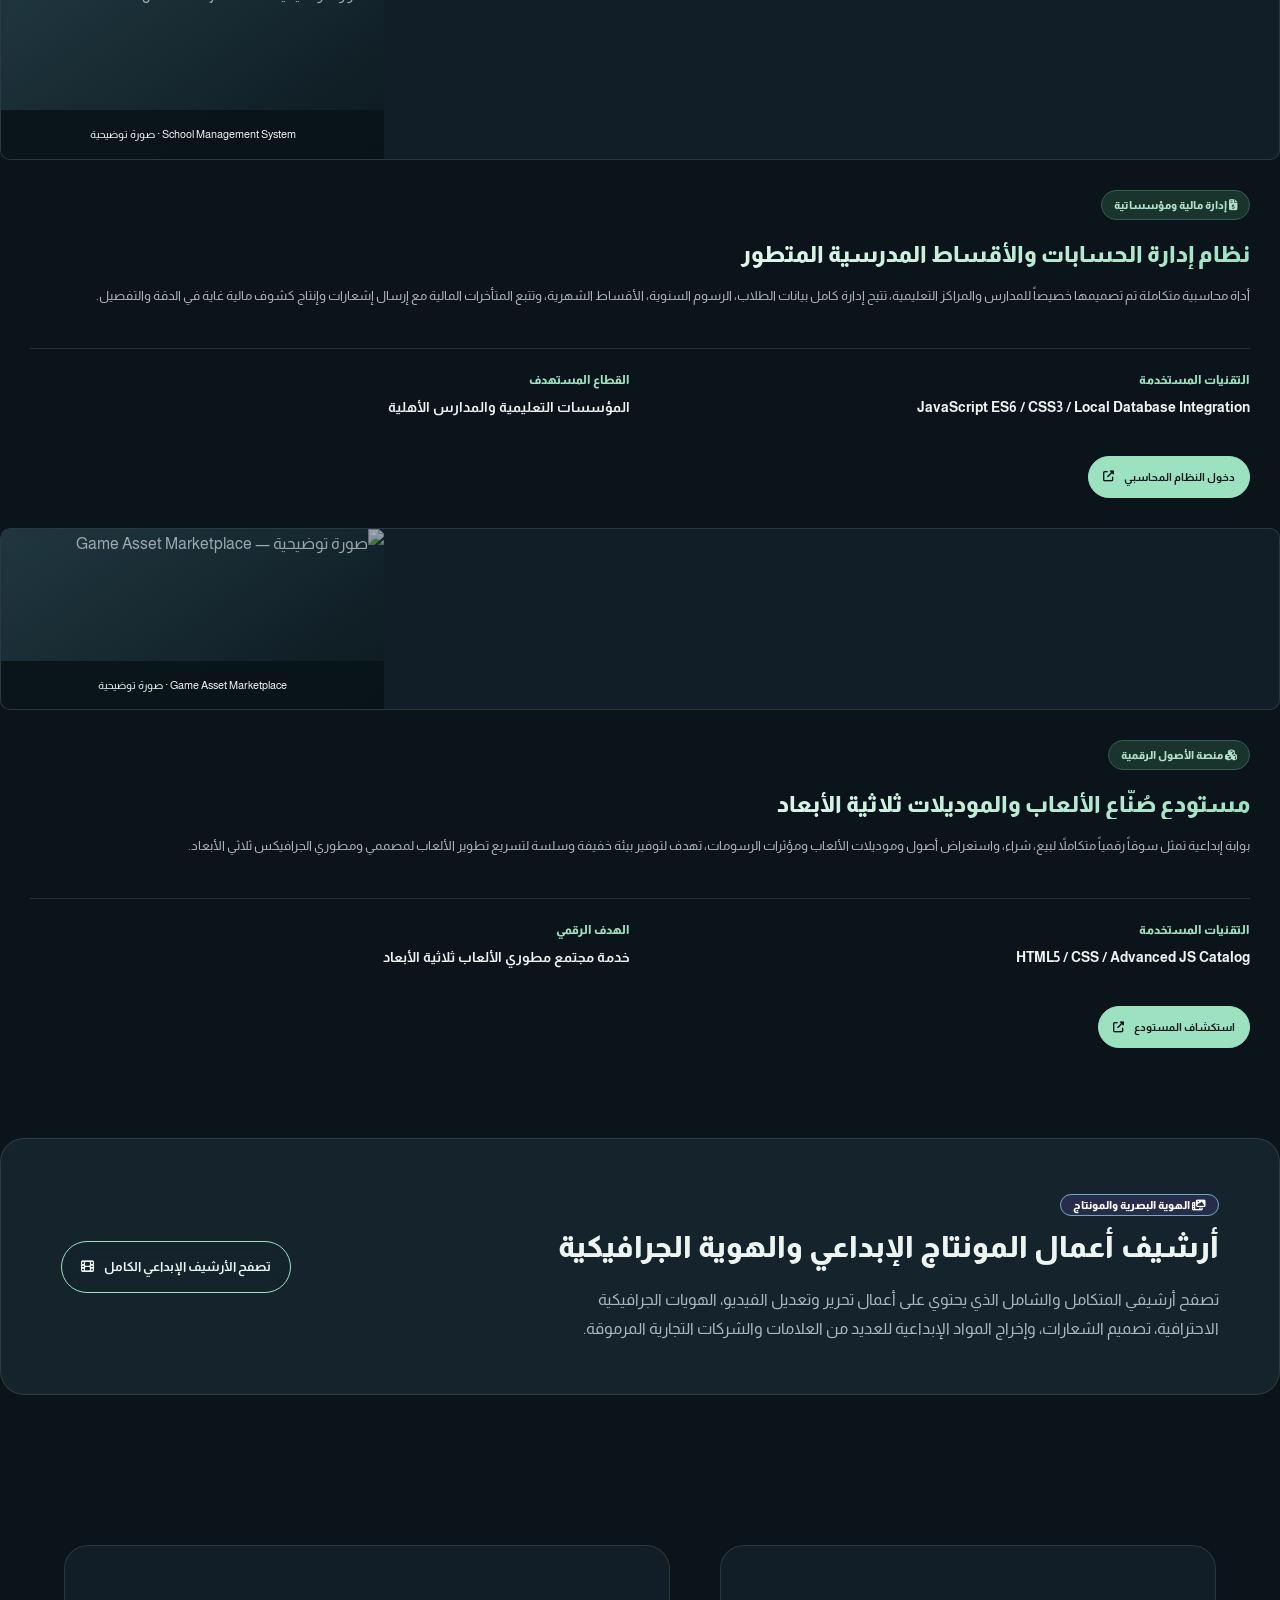
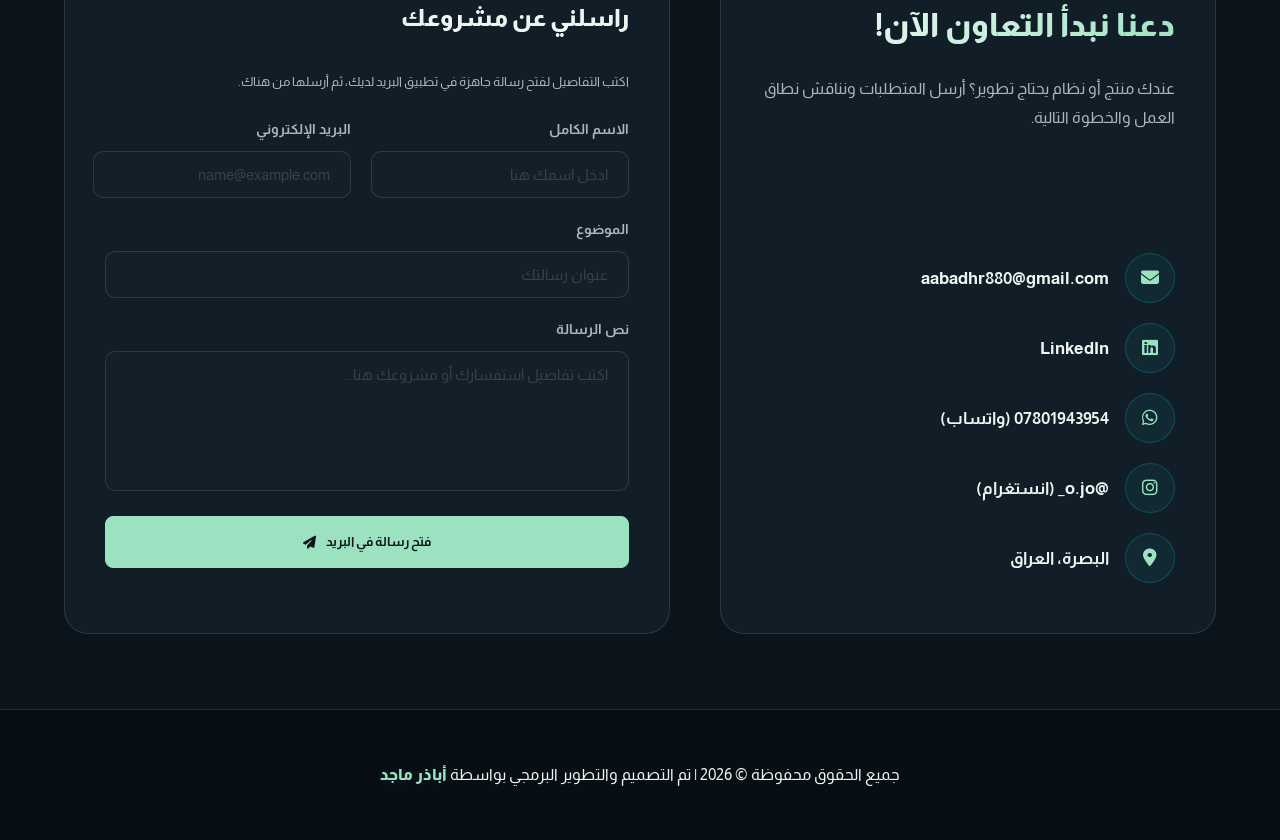
==== commit 96a6a6b7: "Restore original skills, project illustrations and navigation alongside additions" ====
--- a/index.html
+++ b/index.html
@@ -34,6 +34,7 @@
                 <li><a href="#about">عني</a></li>
                 <li><a href="#skills">المهارات</a></li>
                 <li><a href="#apk-center">تطبيقاتي (APK)</a></li>
+                <li><a href="#projects">مشاريعي السابقة</a></li>
                 <li><a href="#selected-work">أعمال مختارة</a></li>
                 <li><a href="#engineering-lab">مختبر الحلول</a></li>
                 <li><a href="#certificates">الشهادات</a></li>
@@ -55,7 +56,8 @@
             <li><a href="#about">عني</a></li>
             <li><a href="#skills">المهارات</a></li>
             <li><a href="#apk-center">تطبيقاتي (APK)</a></li>
-            <li><a href="#selected-work">أعمال مختارة</a></li>
+            <li><a href="#projects">مشاريعي السابقة</a></li>
+                <li><a href="#selected-work">أعمال مختارة</a></li>
                 <li><a href="#engineering-lab">مختبر الحلول</a></li>
                 <li><a href="#certificates">الشهادات</a></li>
             <li><a href="#contact">تواصل معي</a></li>
@@ -74,6 +76,7 @@
                         <h3 class="glitch-text">أحوّل فكرة المنتج إلى برنامج يعمل.</h3>
                         <p>مطور موبايل وFull-Stack من البصرة. منذ 2017 أبني تطبيقات Flutter وReact Native، واجهات ويب، وأنظمة أعمال باستخدام Python وNode.js وC#؛ من فهم المتطلبات إلى النشر والصيانة.</p>
                         <div class="hero-btns">
+                            <a href="#apk-center" class="btn secondary"><i class="fas fa-download" aria-hidden="true"></i> تحميل تطبيقاتي (APK)</a>
                             <a href="#selected-work" class="btn primary">استعرض أعمالي <i class="fas fa-arrow-left" aria-hidden="true"></i></a>
                             <a href="assets/documents/Abathr-Maged-CV.pdf" class="btn secondary" download>تحميل السيرة الذاتية <i class="fas fa-download" aria-hidden="true"></i></a>
                             <a href="https://wa.me/9647801943954" target="_blank" rel="noopener noreferrer" class="btn secondary"><i class="fab fa-whatsapp"></i> تواصل مباشر</a>
@@ -808,10 +811,7 @@
                     
                     <!-- Giant Project 1 - Taxi System -->
                     <div class="giant-project-panel reveal">
-                        <div class="project-visual-side">
-                            <i class="fas fa-taxi project-visual-icon"></i>
-                            <span class="legacy-project-label" dir="ltr">Taxi System</span>
-                            <div class="project-visual-overlay"></div>
+                        <div class="project-visual-side"><img src="https://images.unsplash.com/photo-1617201939412-3260321201aa?q=80&w=1200&auto=format&fit=crop" alt="صورة توضيحية — Taxi System" loading="lazy"><span class="legacy-image-caption">Taxi System · صورة توضيحية</span></div>
                         </div>
                         <div class="project-content-side">
                             <span class="project-featured-label"><i class="fas fa-star"></i> نظام مؤسساتي متكامل</span>
@@ -837,10 +837,7 @@
 
                     <!-- Giant Project 2 - POS Cashier -->
                     <div class="giant-project-panel reveal">
-                        <div class="project-visual-side">
-                            <i class="fas fa-cash-register project-visual-icon"></i>
-                            <span class="legacy-project-label" dir="ltr">POS System</span>
-                            <div class="project-visual-overlay"></div>
+                        <div class="project-visual-side"><img src="https://images.unsplash.com/photo-1604719312566-8912e9227c6a?q=80&w=1200&auto=format&fit=crop" alt="صورة توضيحية — POS System" loading="lazy"><span class="legacy-image-caption">POS System · صورة توضيحية</span></div>
                         </div>
                         <div class="project-content-side">
                             <span class="project-featured-label"><i class="fas fa-briefcase"></i> نظام مالي وإداري كود ريادي</span>
@@ -866,10 +863,7 @@
 
                     <!-- Giant Project 3 - Delivery System -->
                     <div class="giant-project-panel reveal">
-                        <div class="project-visual-side">
-                            <i class="fas fa-motorcycle project-visual-icon"></i>
-                            <span class="legacy-project-label" dir="ltr">Delivery System</span>
-                            <div class="project-visual-overlay"></div>
+                        <div class="project-visual-side"><img src="https://images.unsplash.com/photo-1513104890138-7c749659a591?auto=format&fit=crop&w=1200&q=80" alt="صورة توضيحية — Delivery System" loading="lazy"><span class="legacy-image-caption">Delivery System · صورة توضيحية</span></div>
                         </div>
                         <div class="project-content-side">
                             <span class="project-featured-label"><i class="fas fa-truck"></i> منصة لوجستية شاملة</span>
@@ -895,10 +889,7 @@
 
                     <!-- Giant Project 4 - GT Store -->
                     <div class="giant-project-panel reveal">
-                        <div class="project-visual-side">
-                            <i class="fas fa-shopping-bag project-visual-icon"></i>
-                            <span class="legacy-project-label" dir="ltr">GT Store</span>
-                            <div class="project-visual-overlay"></div>
+                        <div class="project-visual-side"><img src="https://images.unsplash.com/photo-1472851294608-062f824d29cc?auto=format&fit=crop&w=1200&q=80" alt="صورة توضيحية — GT Store" loading="lazy"><span class="legacy-image-caption">GT Store · صورة توضيحية</span></div>
                         </div>
                         <div class="project-content-side">
                             <span class="project-featured-label"><i class="fas fa-globe"></i> منصة تجارة إلكترونية</span>
@@ -924,10 +915,7 @@
 
                     <!-- Giant Project 5 - School Financials -->
                     <div class="giant-project-panel reveal">
-                        <div class="project-visual-side">
-                            <i class="fas fa-school project-visual-icon"></i>
-                            <span class="legacy-project-label" dir="ltr">School Management System</span>
-                            <div class="project-visual-overlay"></div>
+                        <div class="project-visual-side"><img src="https://images.unsplash.com/photo-1523240795612-9a054b0db644?q=80&w=1200&auto=format&fit=crop" alt="صورة توضيحية — School Management System" loading="lazy"><span class="legacy-image-caption">School Management System · صورة توضيحية</span></div>
                         </div>
                         <div class="project-content-side">
                             <span class="project-featured-label"><i class="fas fa-file-invoice-dollar"></i> إدارة مالية ومؤسساتية</span>
@@ -953,10 +941,7 @@
 
                     <!-- Giant Project 6 - Game Assets Store -->
                     <div class="giant-project-panel reveal">
-                        <div class="project-visual-side">
-                            <i class="fas fa-gamepad project-visual-icon"></i>
-                            <span class="legacy-project-label" dir="ltr">Game Asset Marketplace</span>
-                            <div class="project-visual-overlay"></div>
+                        <div class="project-visual-side"><img src="https://images.unsplash.com/photo-1552820728-8b83bb6b773f?q=80&w=1200&auto=format&fit=crop" alt="صورة توضيحية — Game Asset Marketplace" loading="lazy"><span class="legacy-image-caption">Game Asset Marketplace · صورة توضيحية</span></div>
                         </div>
                         <div class="project-content-side">
                             <span class="project-featured-label"><i class="fas fa-cubes"></i> منصة الأصول الرقمية</span>
--- a/portfolio.css
+++ b/portfolio.css
@@ -28,3 +28,6 @@
 @media(max-width:1100px){.nav-links{display:none}.nav-toggle{display:flex}.lab-showcase{gap:20px}.lab-project{padding:23px}}
 @media(max-width:768px){.lab-showcase{grid-template-columns:1fr}.engineering-lab{padding:65px 0}.contact-info-card,.contact-form-card{padding:25px}.project-meta-details{grid-template-columns:1fr}.project-visual-side{width:100%}.hero-text h1{font-size:clamp(32px,8vw,43px)}}
 @media(max-width:380px){.container,.nav-container{padding-inline:16px}.cert-grid{grid-template-columns:1fr}.cert-preview{height:210px}.cert-copy h3,.cert-copy p{min-height:0}.work-heading h2{font-size:29px}.work-bottom{display:block}.work-copy dl>div{grid-template-columns:65px 1fr}.lab-project{padding:18px}.lab-visual{padding:10px}.lab-visual>span{font-size:10px;gap:6px}.lab-project h3{font-size:21px}.portrait-caption{left:18px;right:18px}.stats-row{flex-wrap:wrap}.contact-info-card,.contact-form-card{padding:20px}}
+
+/* Keep previous project illustrations and all original skill categories. */
+.project-visual-side{position:relative;padding:0;overflow:hidden}.project-visual-side>img{position:absolute;inset:0;width:100%;height:100%;object-fit:cover;opacity:.62}.legacy-image-caption{position:relative;z-index:1;margin-top:auto;width:100%;padding:14px;background:rgba(8,19,25,.9);font-size:11px;text-align:center}.nav-links{gap:12px}.nav-links a{font-size:11px}#original-skills{padding-top:25px}.hero-btns{margin-top:25px}
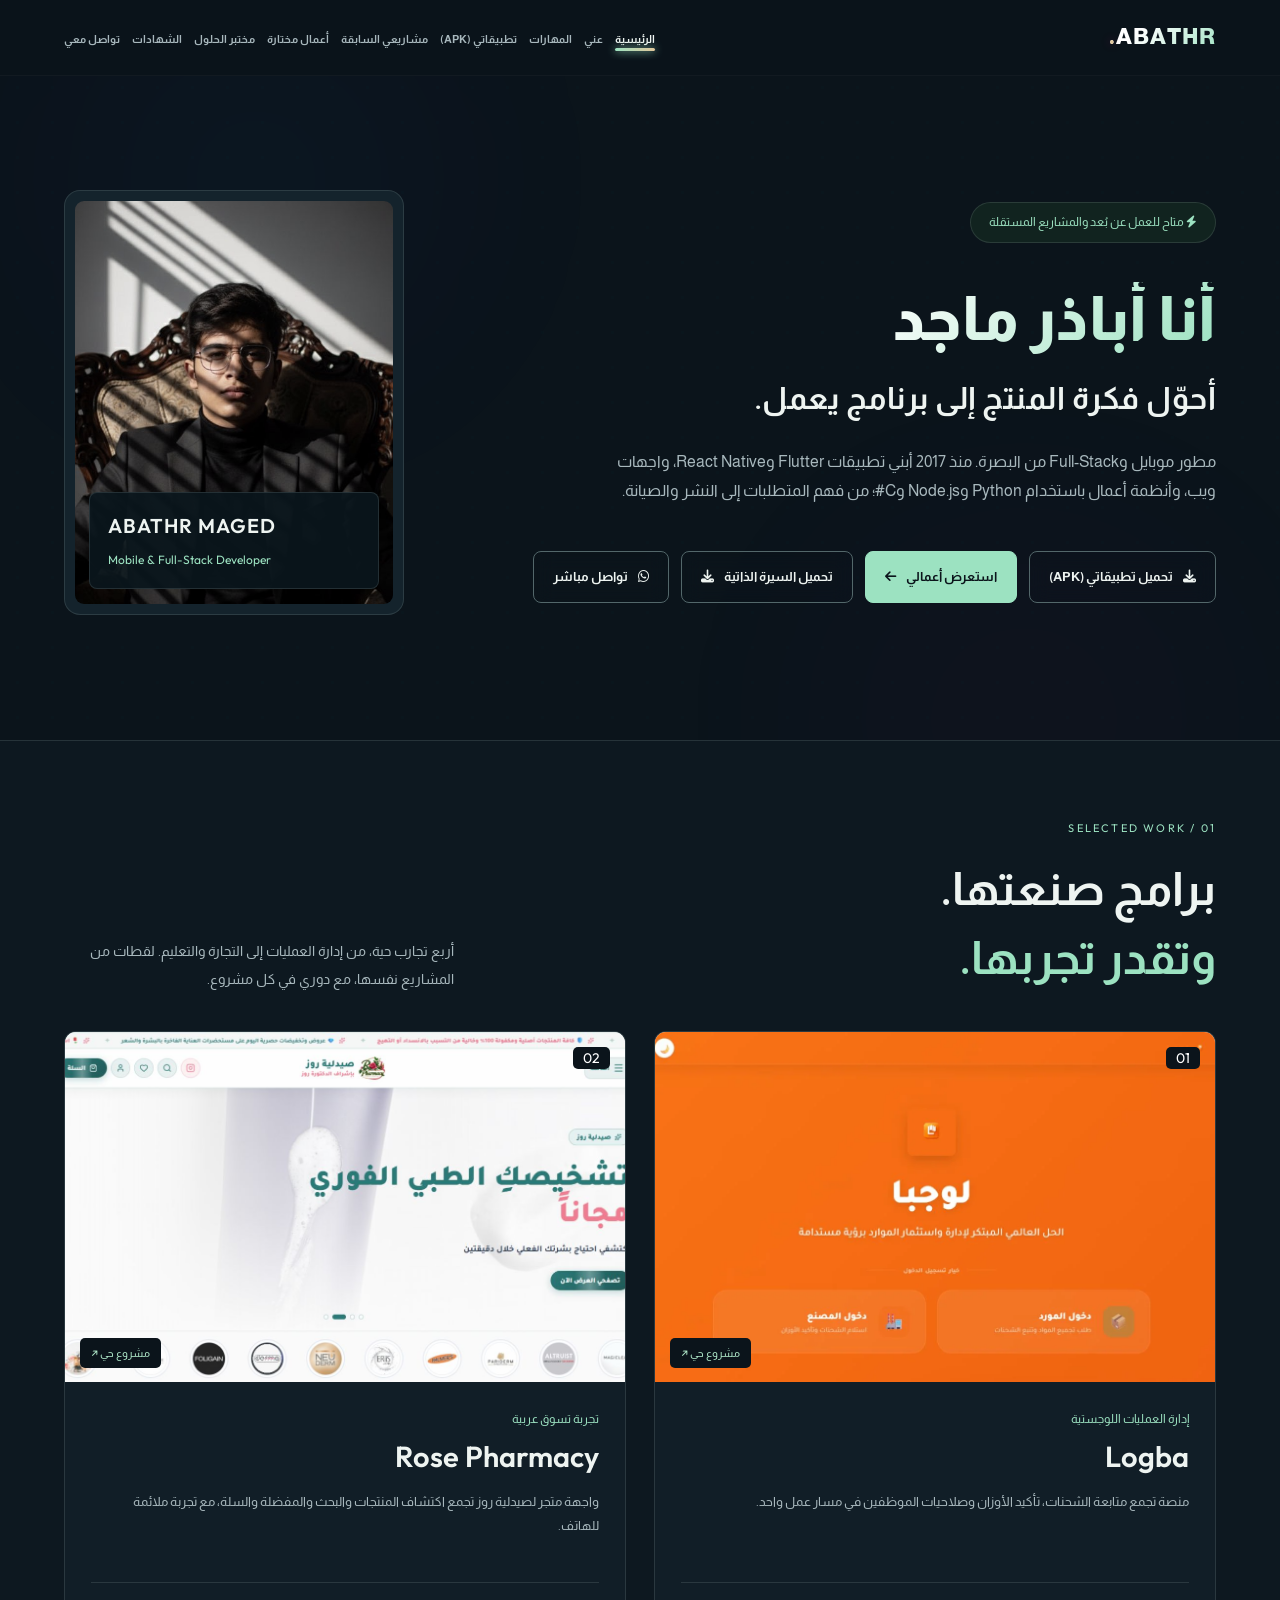
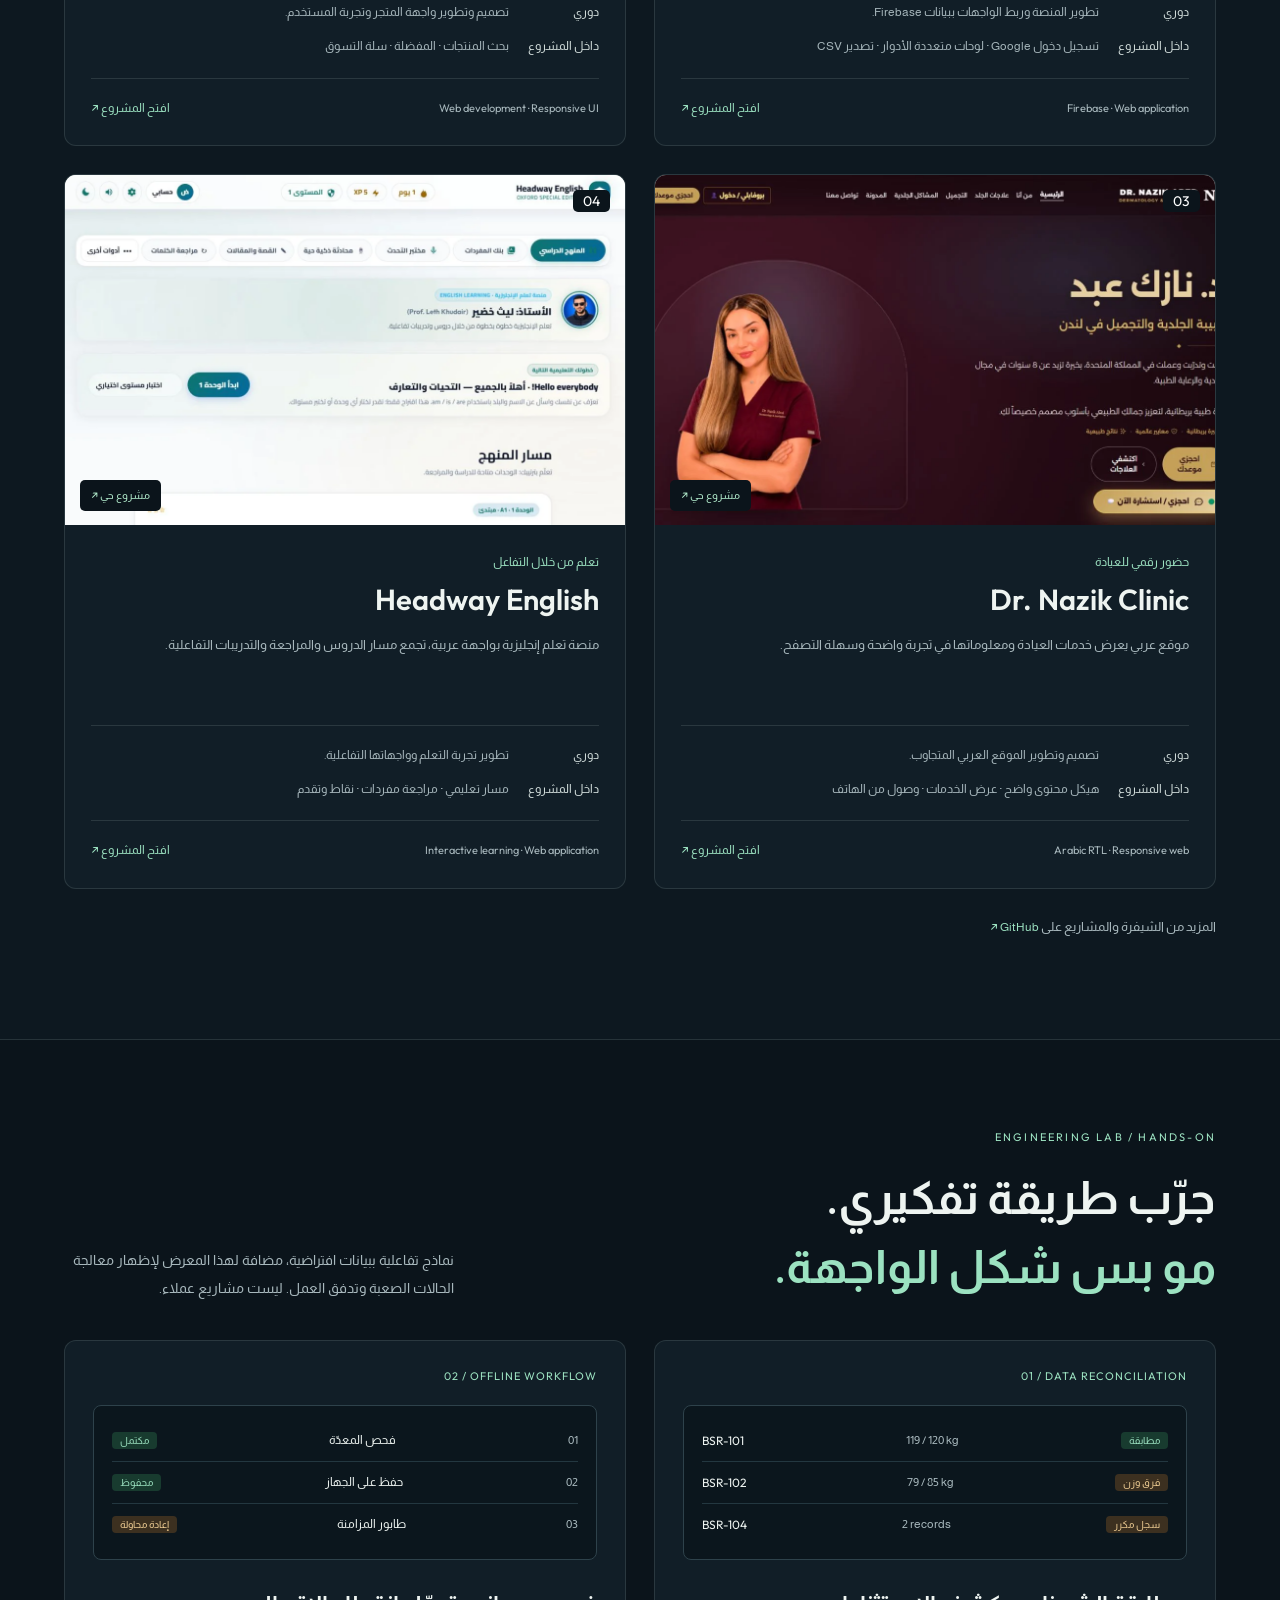
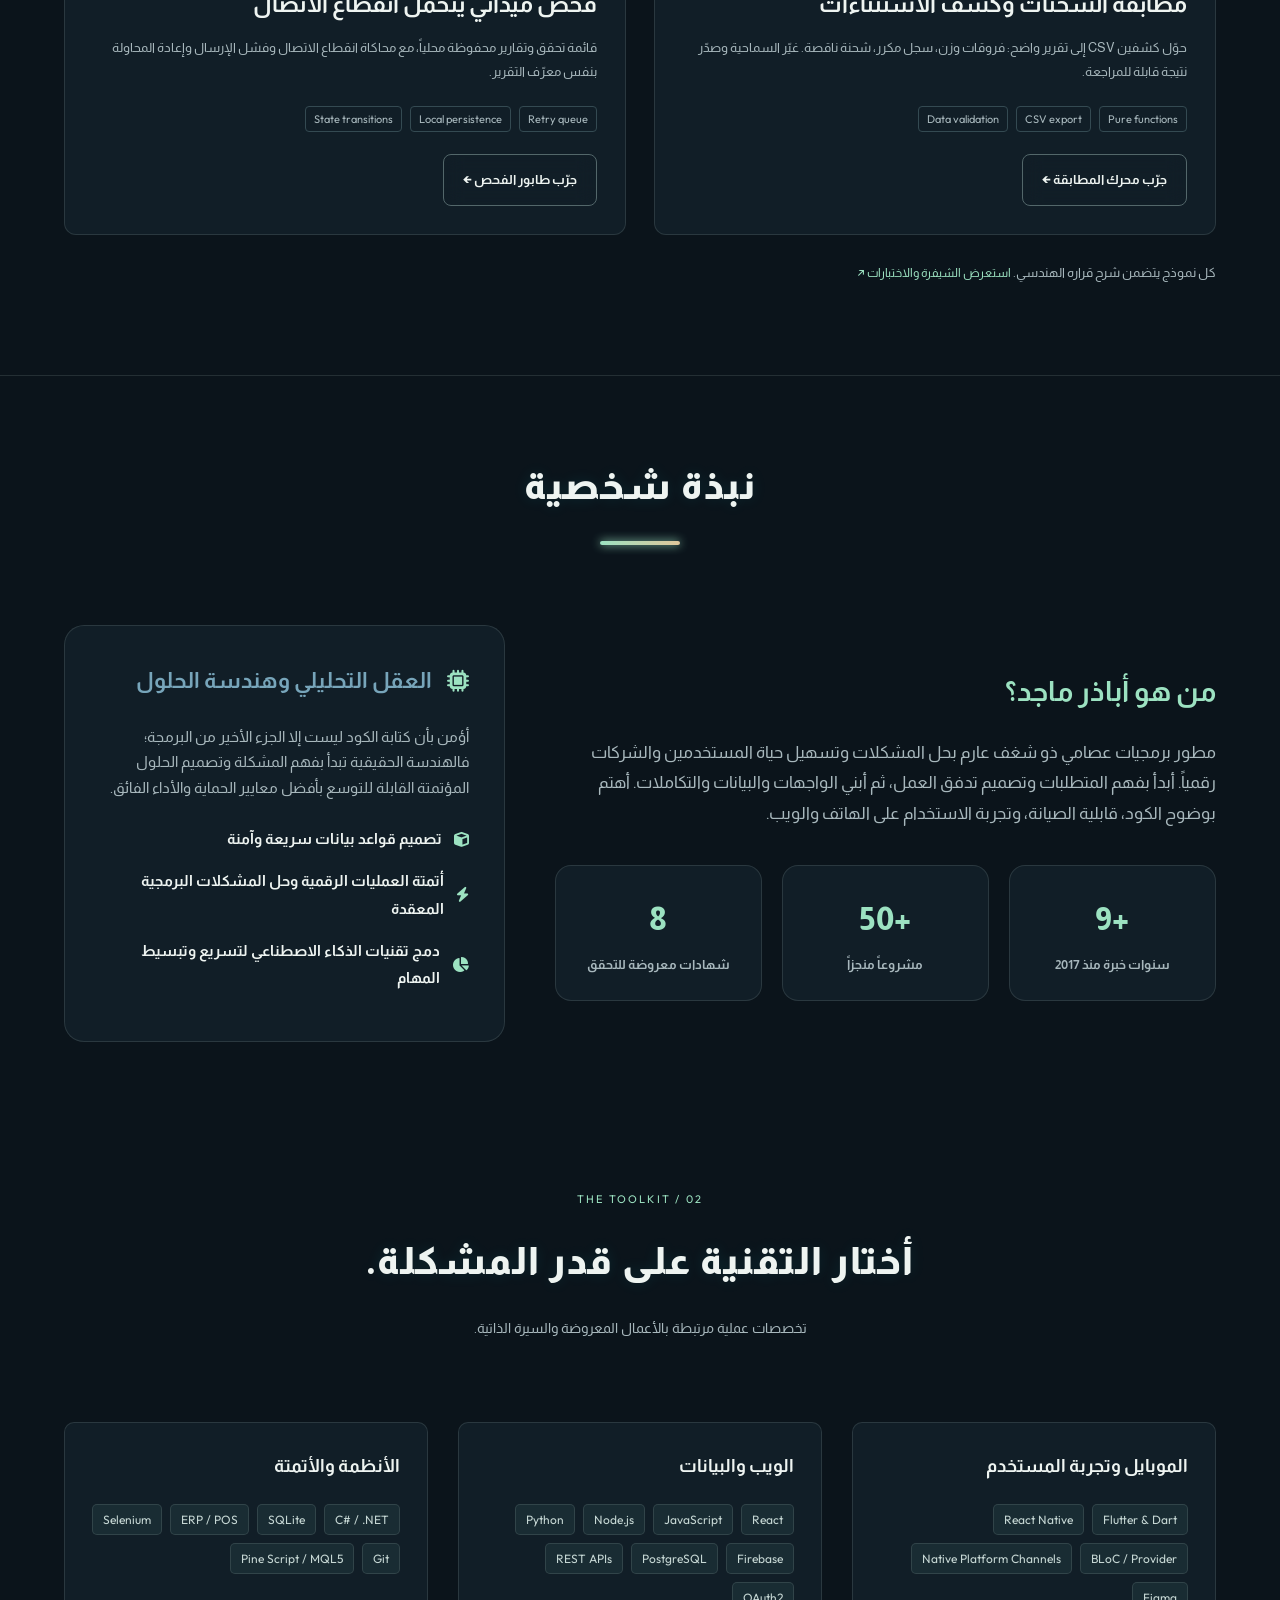
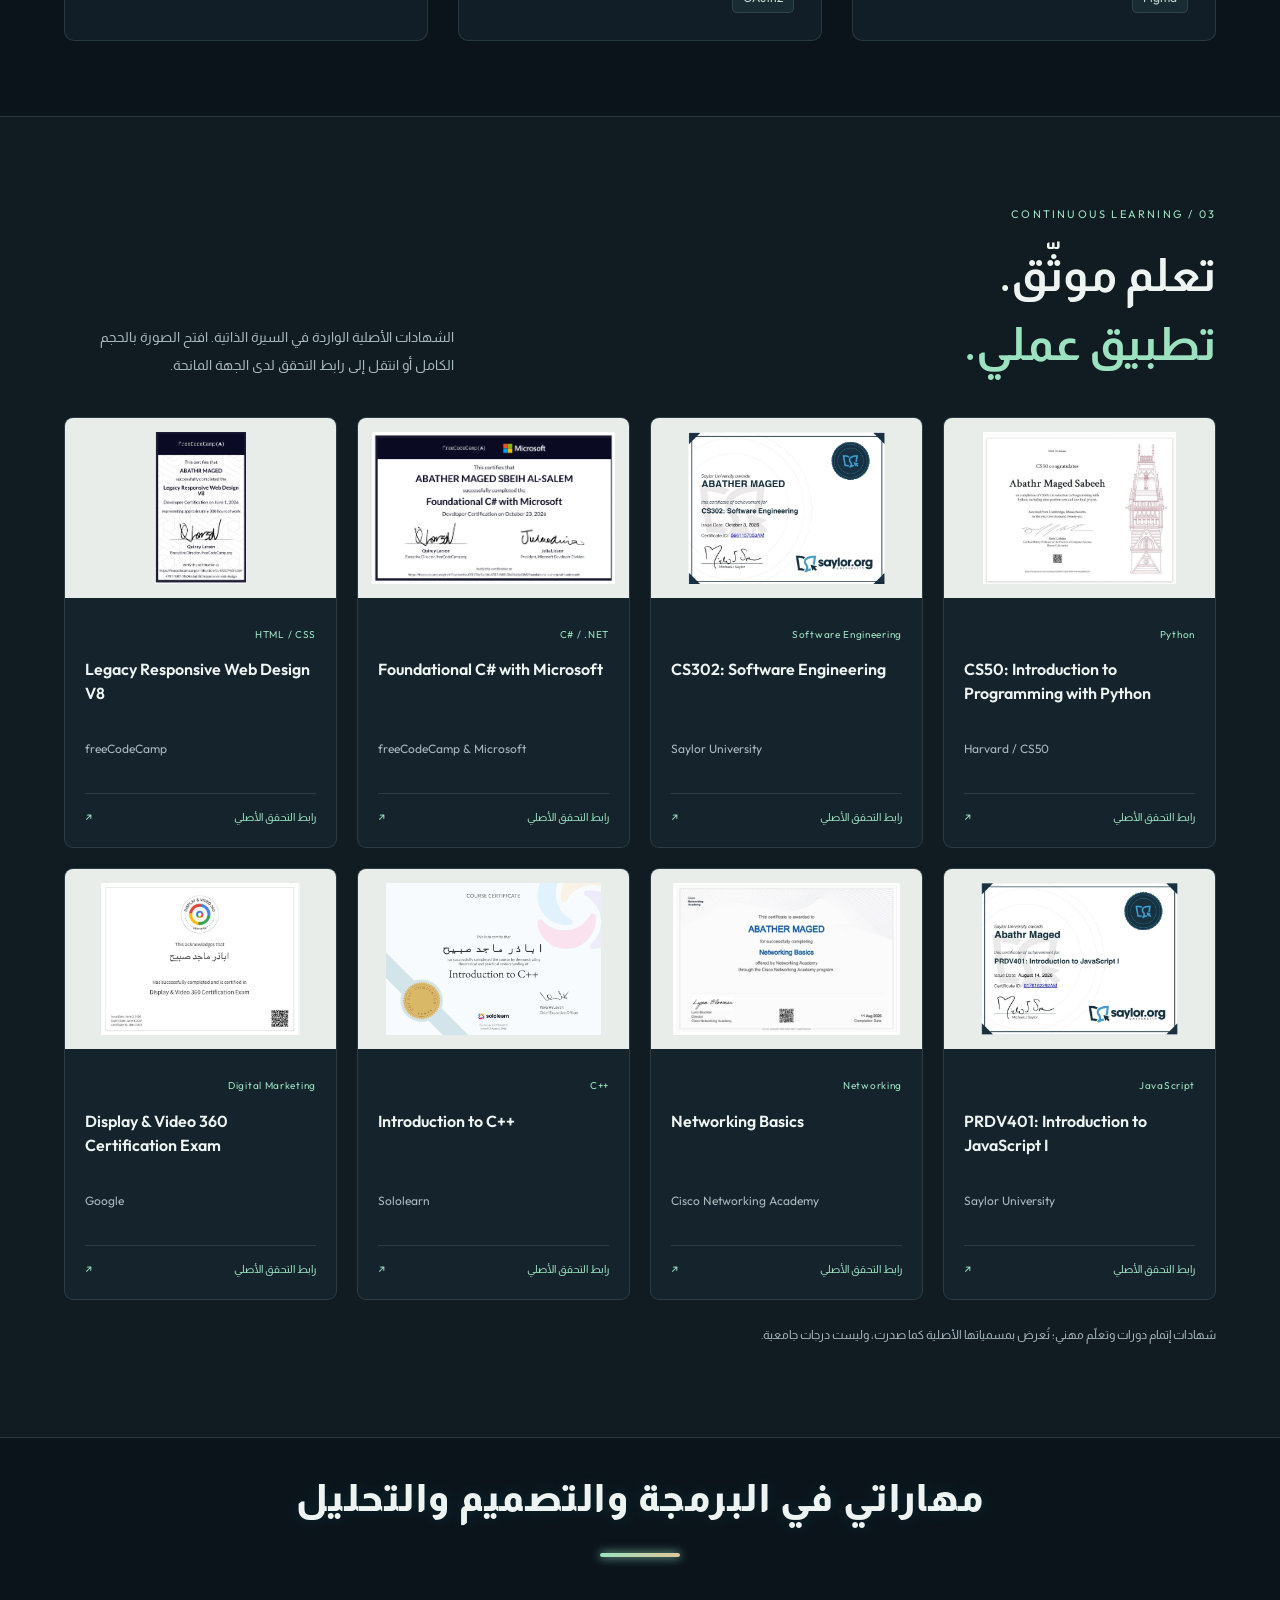
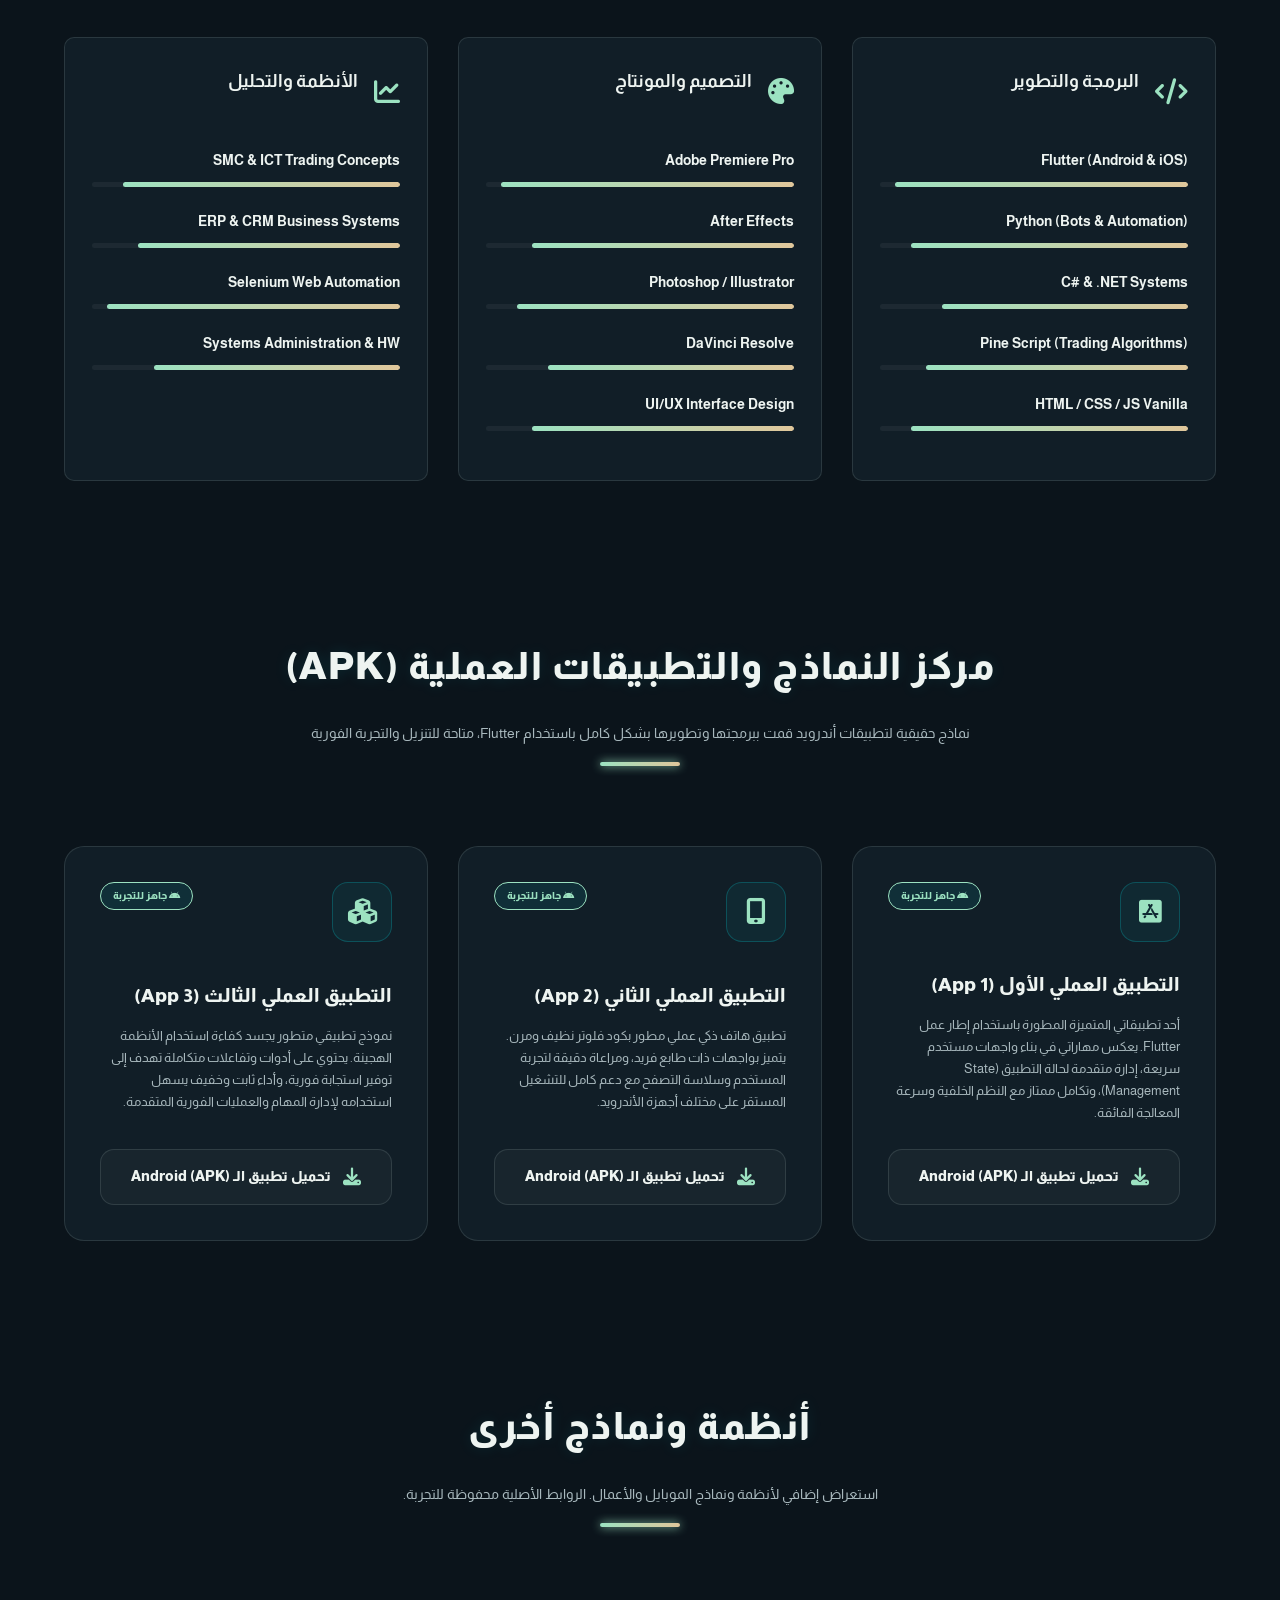
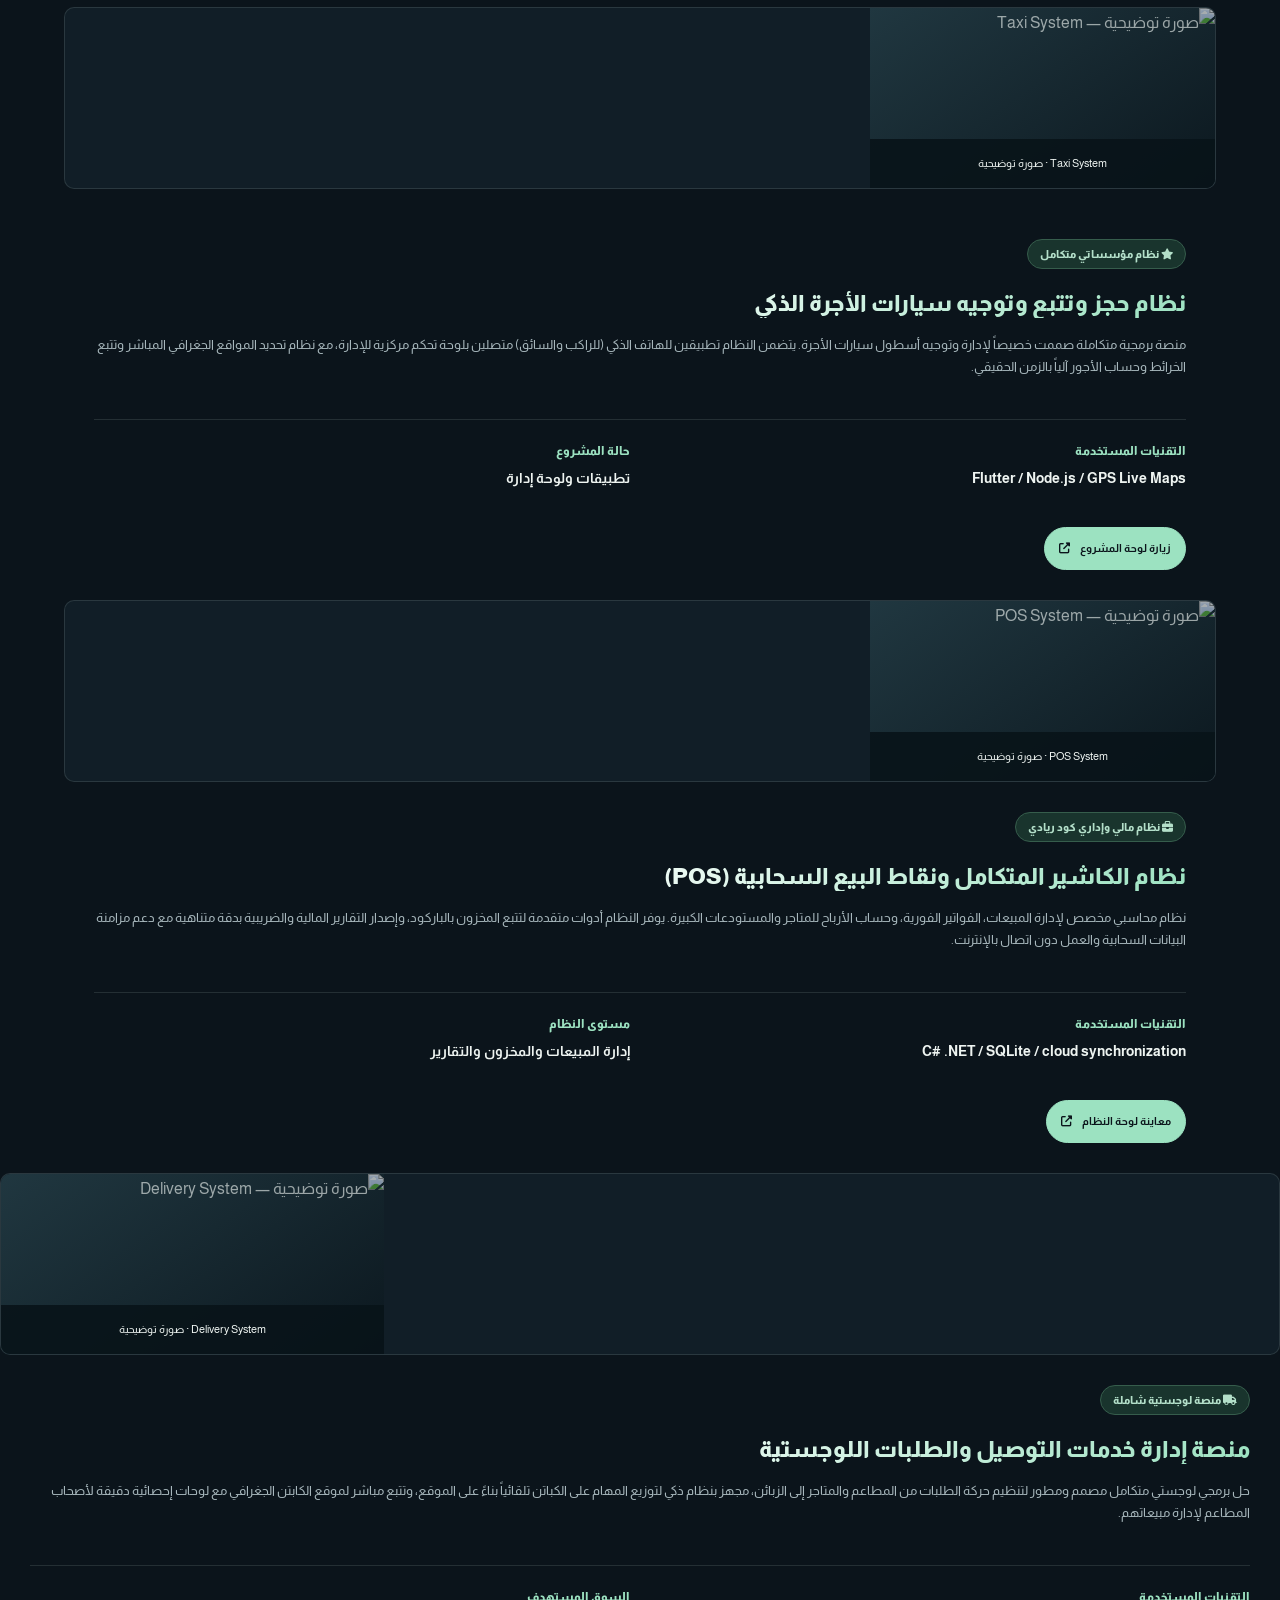
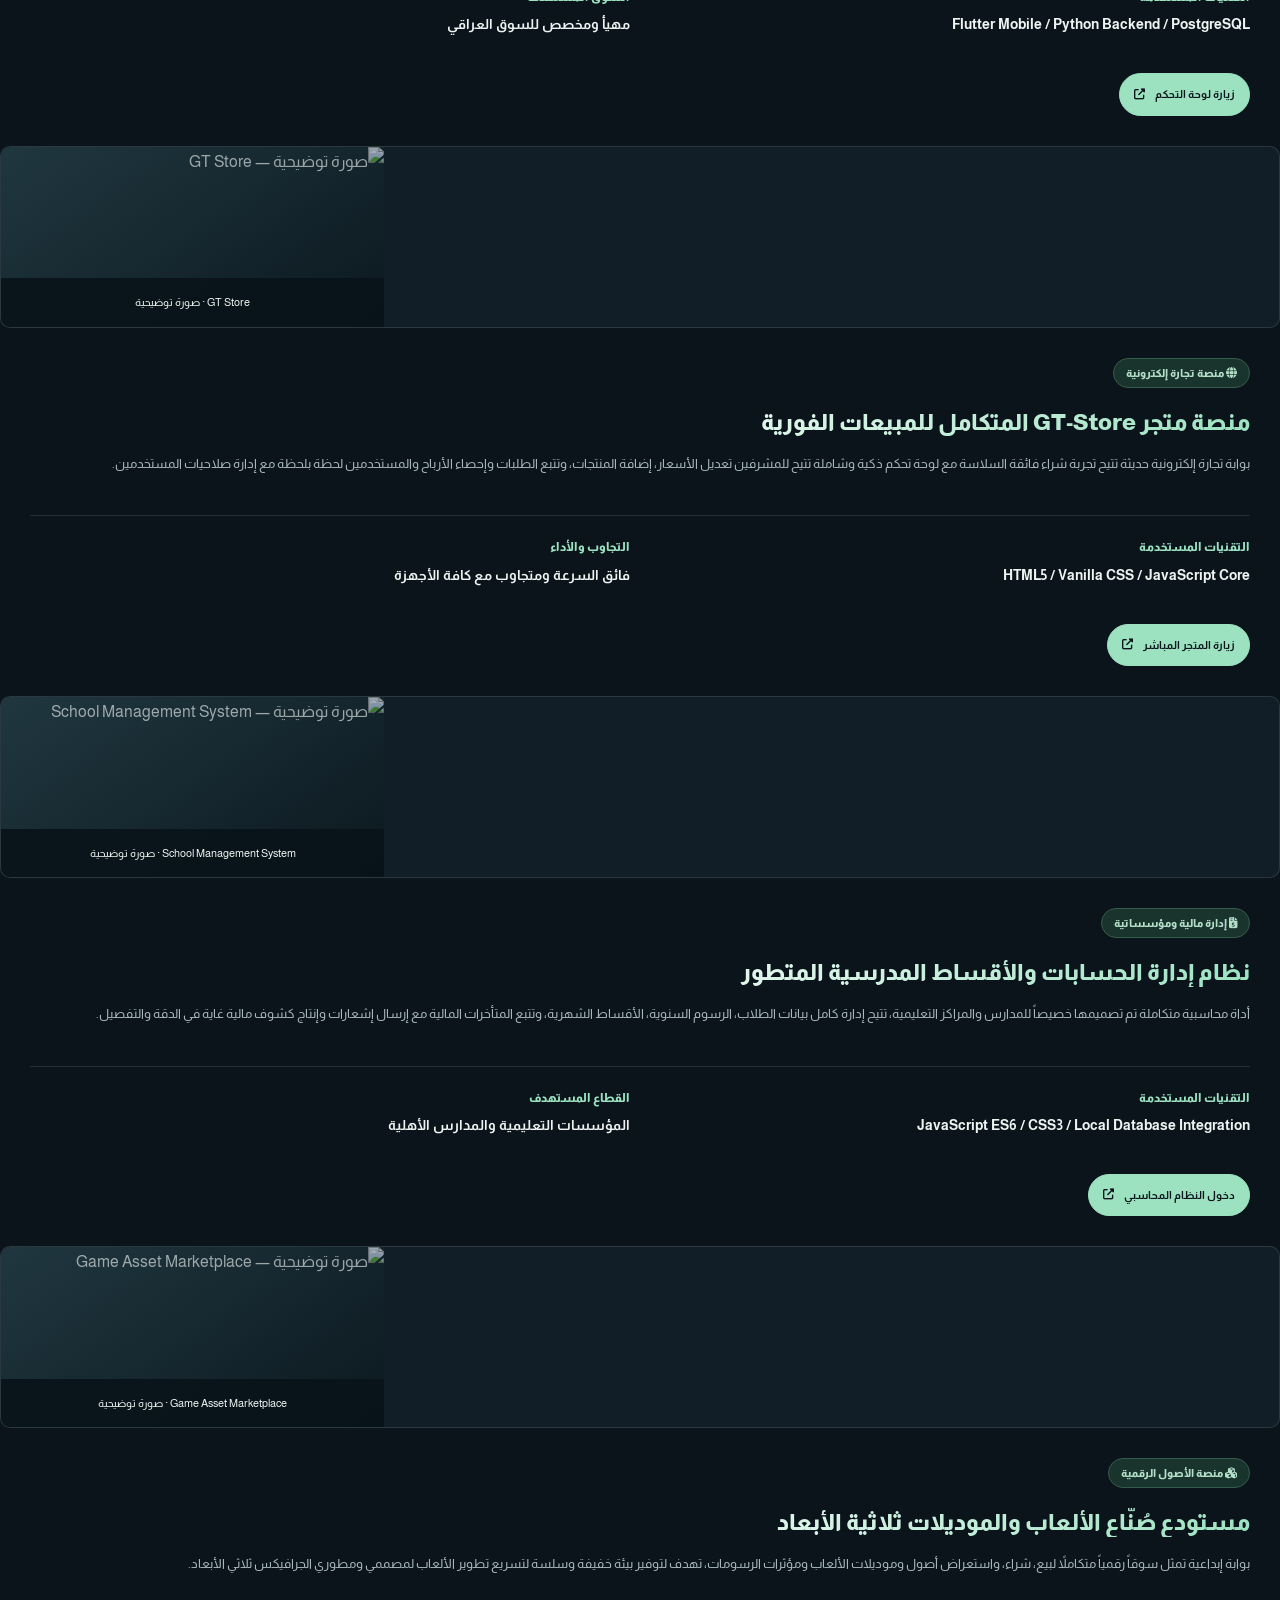
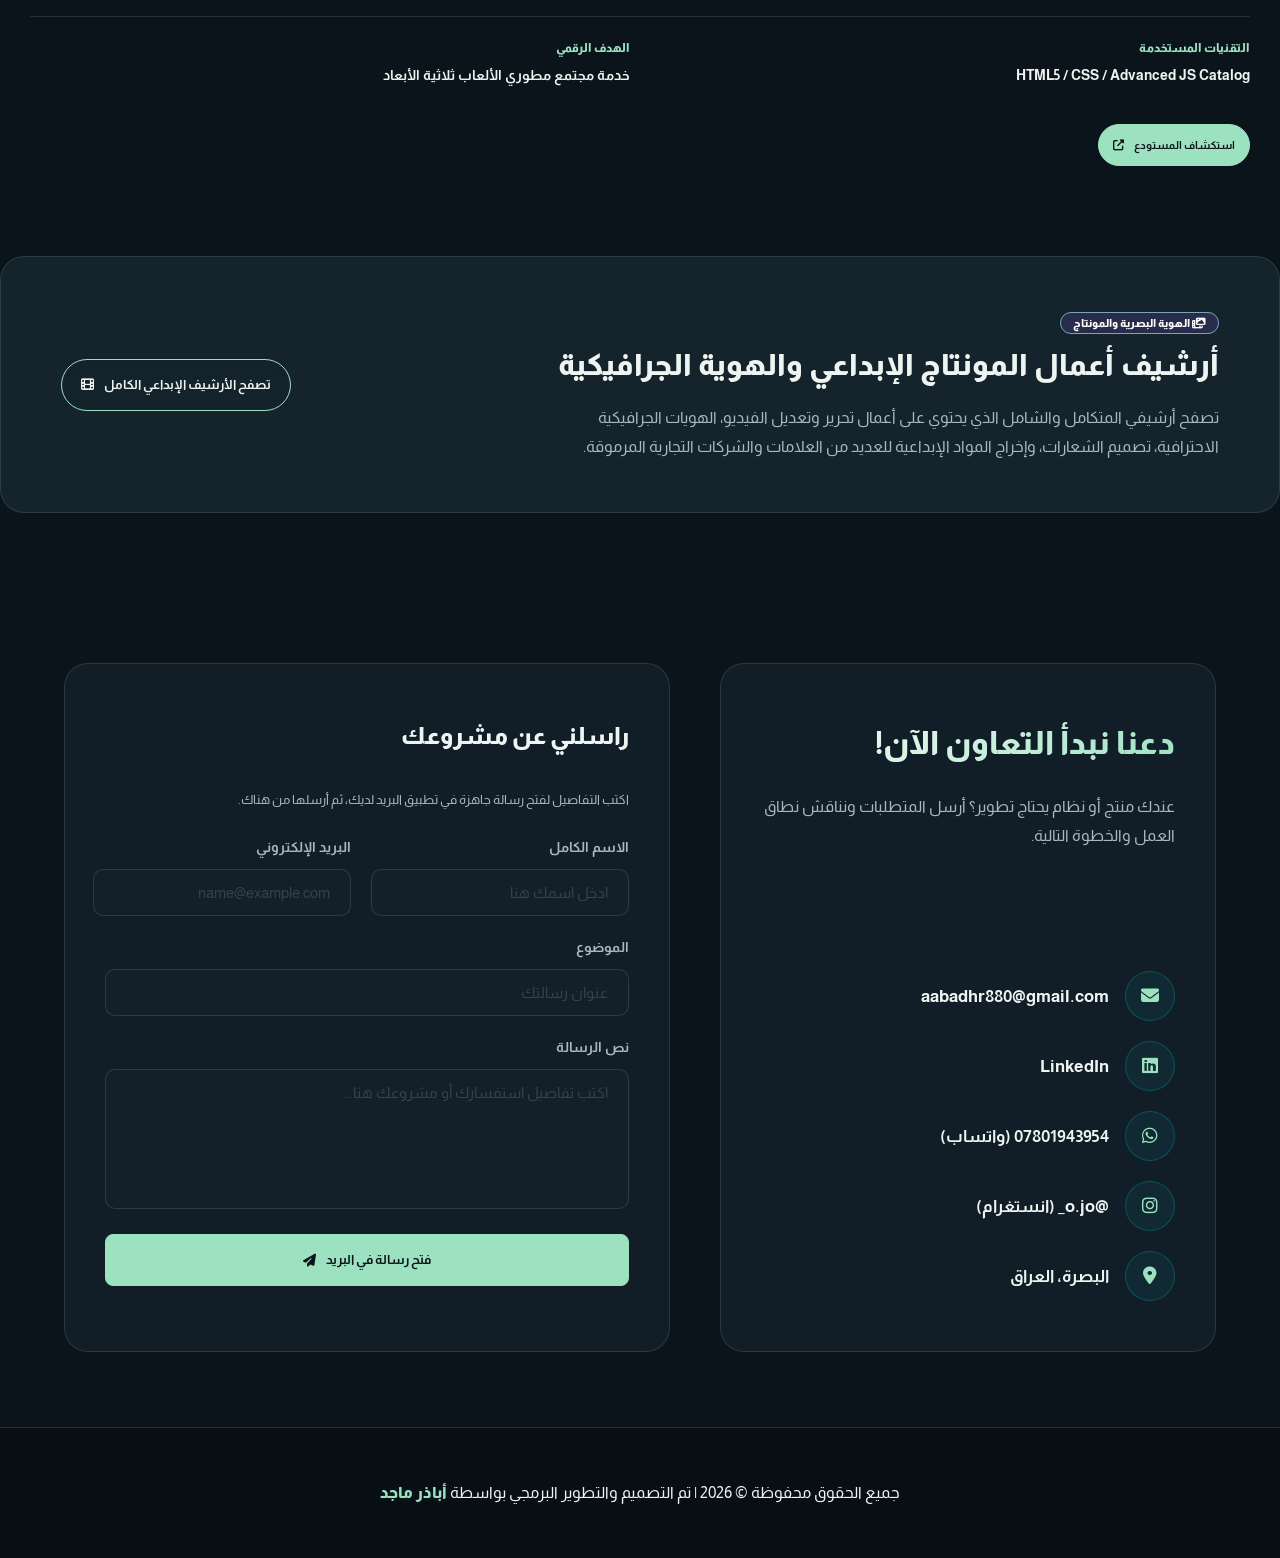
==== commit 5aa44c25: "Retain all original development, design and analysis skills" ====
--- a/index.html
+++ b/index.html
@@ -724,6 +724,58 @@
                 </p>
             </div>
         </section><dialog id="certificate-dialog" aria-labelledby="certificate-dialog-title"><div class="certificate-dialog-bar"><h2 id="certificate-dialog-title"></h2><button type="button" id="certificate-close" aria-label="إغلاق معاينة الشهادة">إغلاق ×</button></div><img id="certificate-full-image" alt=""></dialog>
+<section id="original-skills" class="skills-section">
+            <div class="container">
+                <div class="section-header reveal">
+                    <h2>مهاراتي في البرمجة والتصميم والتحليل</h2>
+                    <div class="divider"></div>
+                </div>
+                <div class="skills-grid">
+                    <!-- Dev Skills -->
+                    <div class="skill-category reveal">
+                        <div class="category-header">
+                            <i class="fas fa-code"></i>
+                            <h3>البرمجة والتطوير</h3>
+                        </div>
+                        <ul class="skill-list">
+                            <li><span>Flutter (Android & iOS)</span><div class="bar"><div class="fill" style="width: 95%;"></div></div></li>
+                            <li><span>Python (Bots & Automation)</span><div class="bar"><div class="fill" style="width: 90%;"></div></div></li>
+                            <li><span>C# & .NET Systems</span><div class="bar"><div class="fill" style="width: 80%;"></div></div></li>
+                            <li><span>Pine Script (Trading Algorithms)</span><div class="bar"><div class="fill" style="width: 85%;"></div></div></li>
+                            <li><span>HTML / CSS / JS Vanilla</span><div class="bar"><div class="fill" style="width: 90%;"></div></div></li>
+                        </ul>
+                    </div>
+                    <!-- Design Skills -->
+                    <div class="skill-category reveal">
+                        <div class="category-header">
+                            <i class="fas fa-palette"></i>
+                            <h3>التصميم والمونتاج</h3>
+                        </div>
+                        <ul class="skill-list">
+                            <li><span>Adobe Premiere Pro</span><div class="bar"><div class="fill" style="width: 95%;"></div></div></li>
+                            <li><span>After Effects</span><div class="bar"><div class="fill" style="width: 85%;"></div></div></li>
+                            <li><span>Photoshop / Illustrator</span><div class="bar"><div class="fill" style="width: 90%;"></div></div></li>
+                            <li><span>DaVinci Resolve</span><div class="bar"><div class="fill" style="width: 80%;"></div></div></li>
+                            <li><span>UI/UX Interface Design</span><div class="bar"><div class="fill" style="width: 85%;"></div></div></li>
+                        </ul>
+                    </div>
+                    <!-- Systems & Concepts -->
+                    <div class="skill-category reveal">
+                        <div class="category-header">
+                            <i class="fas fa-chart-line"></i>
+                            <h3>الأنظمة والتحليل</h3>
+                        </div>
+                        <ul class="skill-list">
+                            <li><span>SMC & ICT Trading Concepts</span><div class="bar"><div class="fill" style="width: 90%;"></div></div></li>
+                            <li><span>ERP & CRM Business Systems</span><div class="bar"><div class="fill" style="width: 85%;"></div></div></li>
+                            <li><span>Selenium Web Automation</span><div class="bar"><div class="fill" style="width: 95%;"></div></div></li>
+                            <li><span>Systems Administration & HW</span><div class="bar"><div class="fill" style="width: 80%;"></div></div></li>
+                        </ul>
+                    </div>
+                </div>
+            </div>
+        </section>
+
 <section id="apk-center" class="apk-showcase-section">
             <div class="container">
                 <div class="section-header reveal">
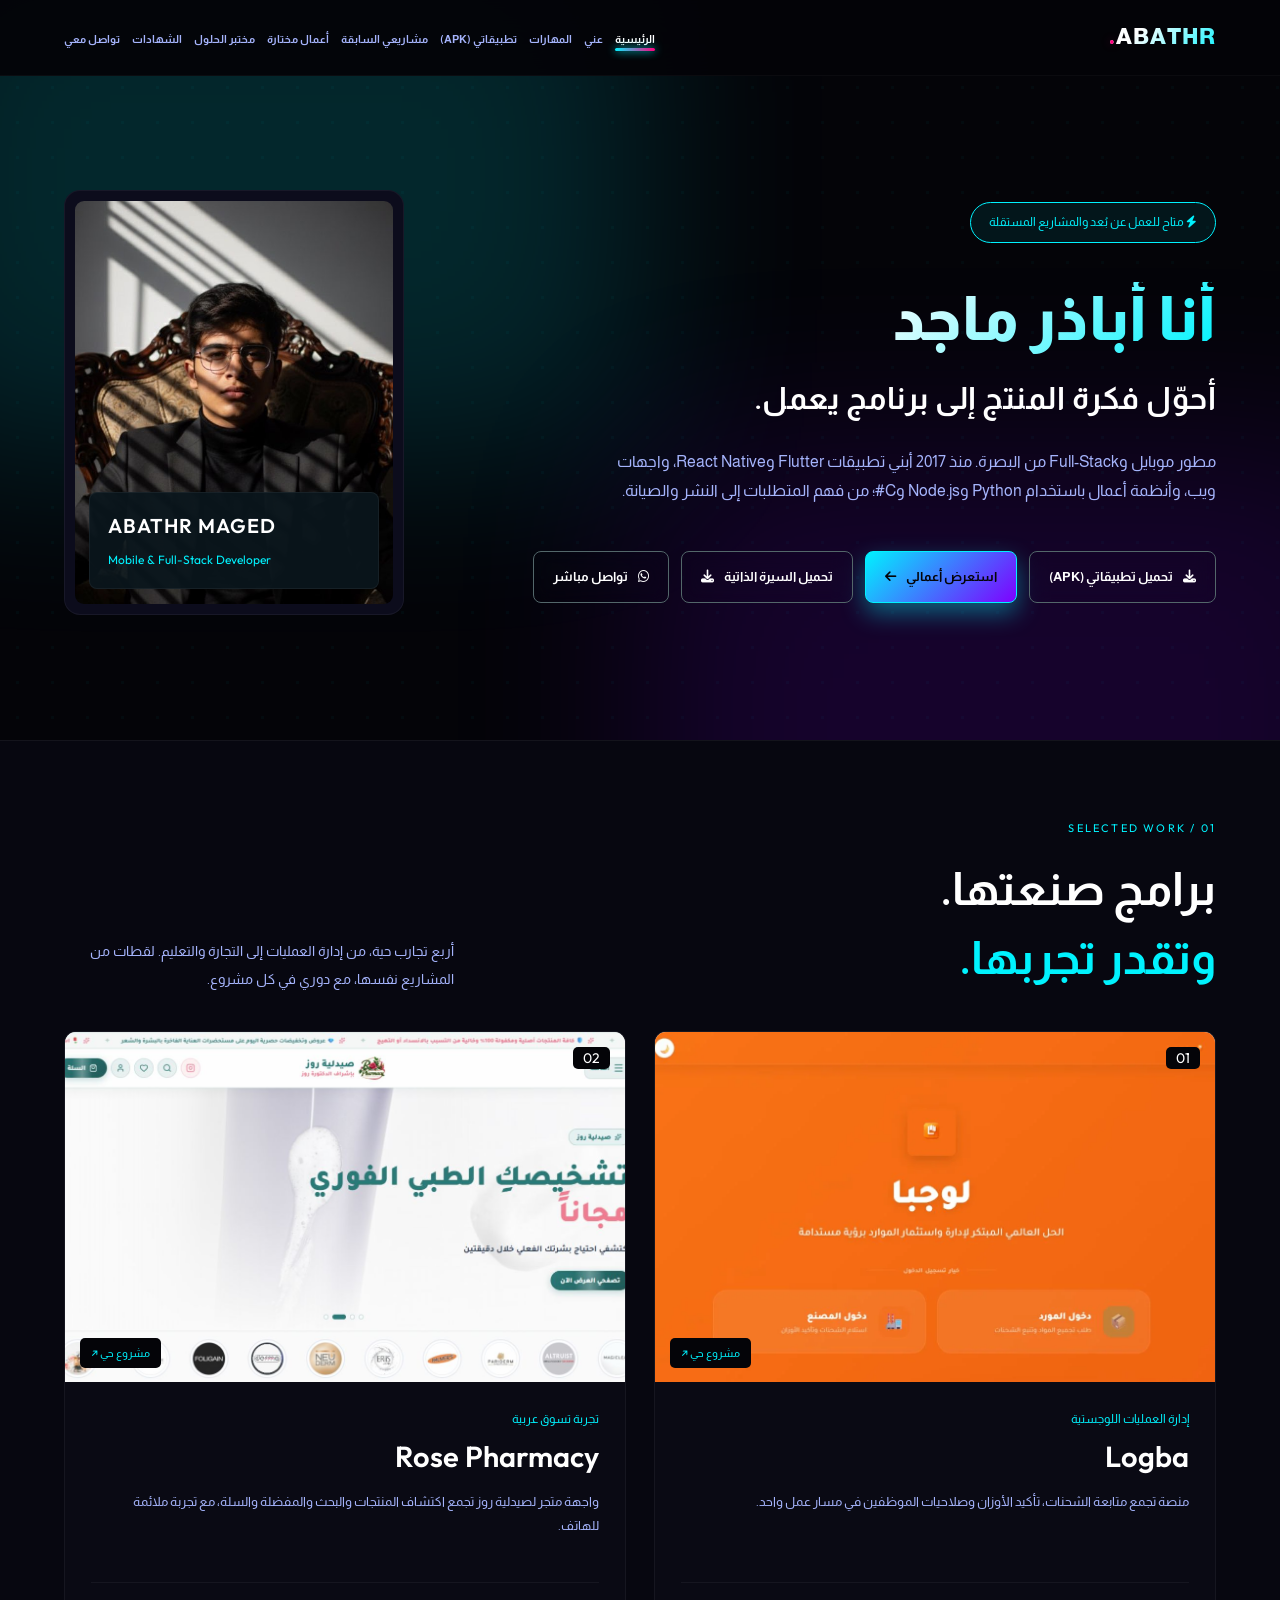
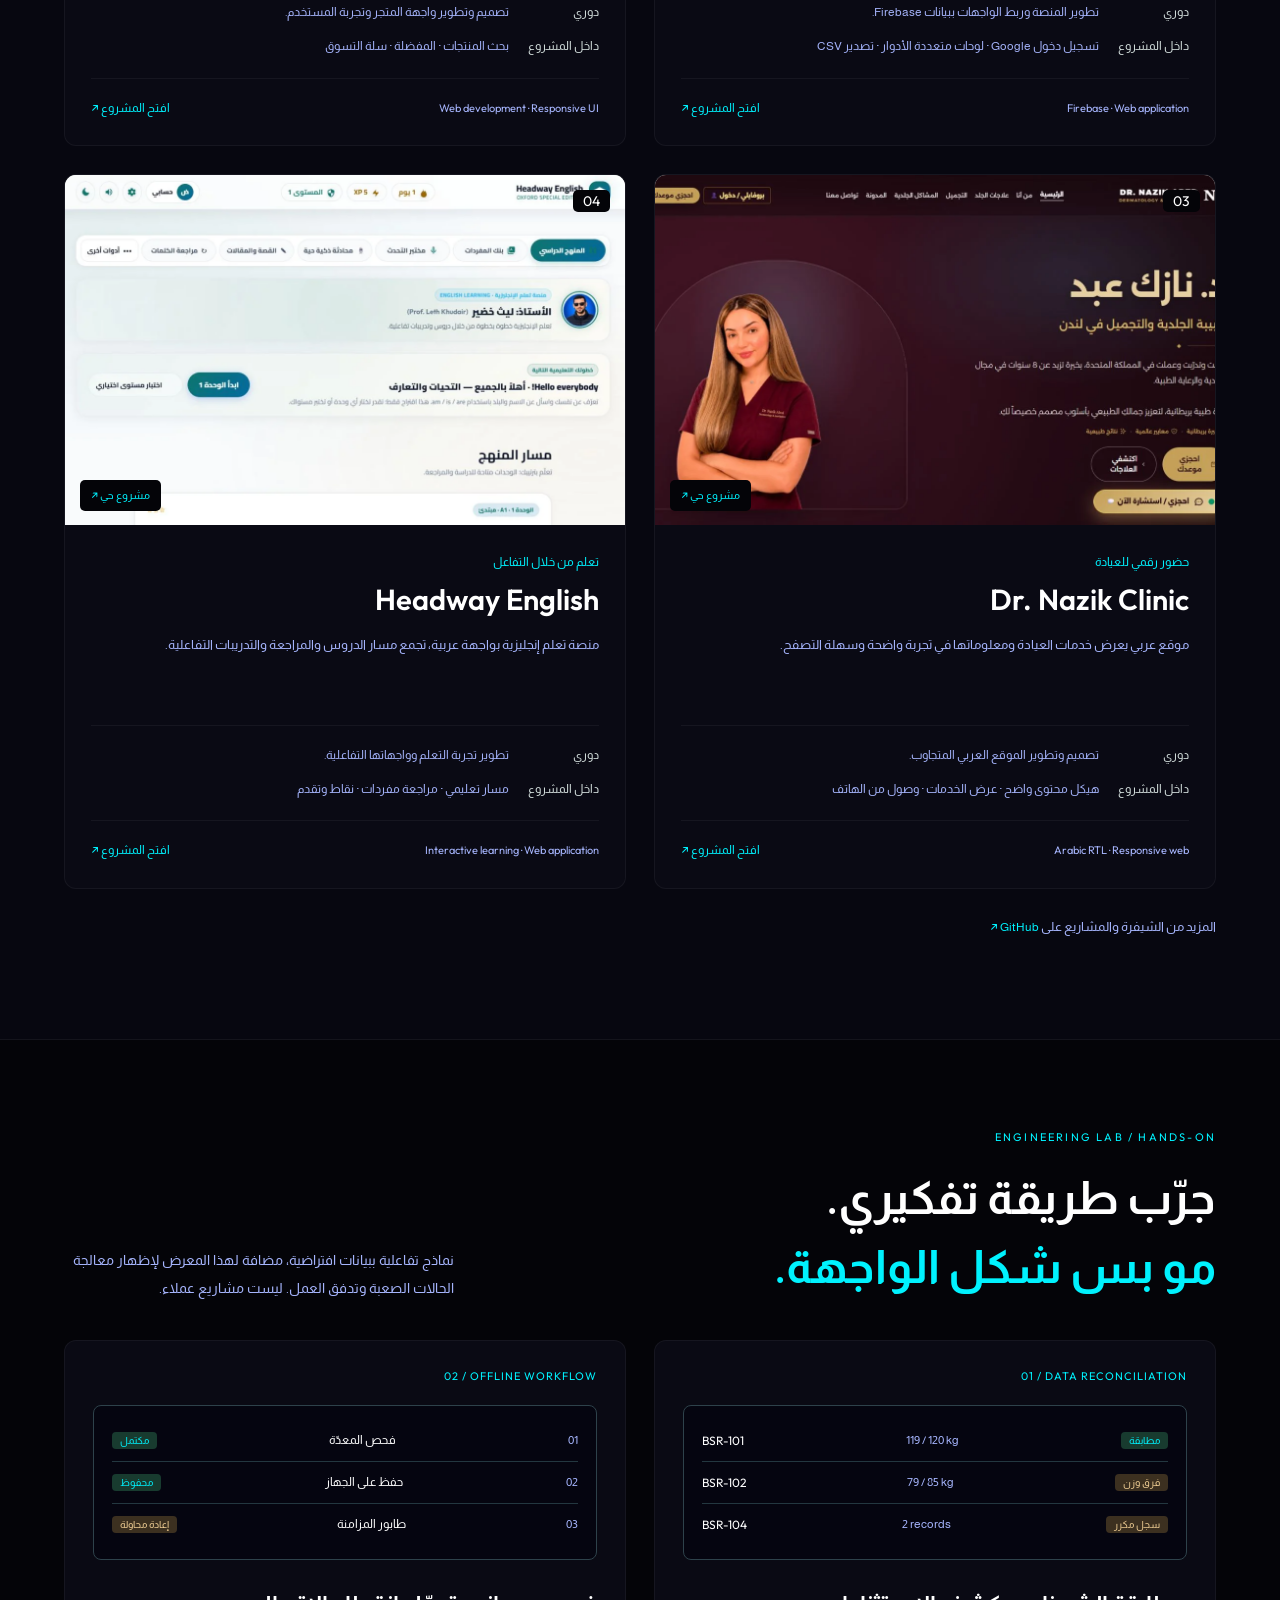
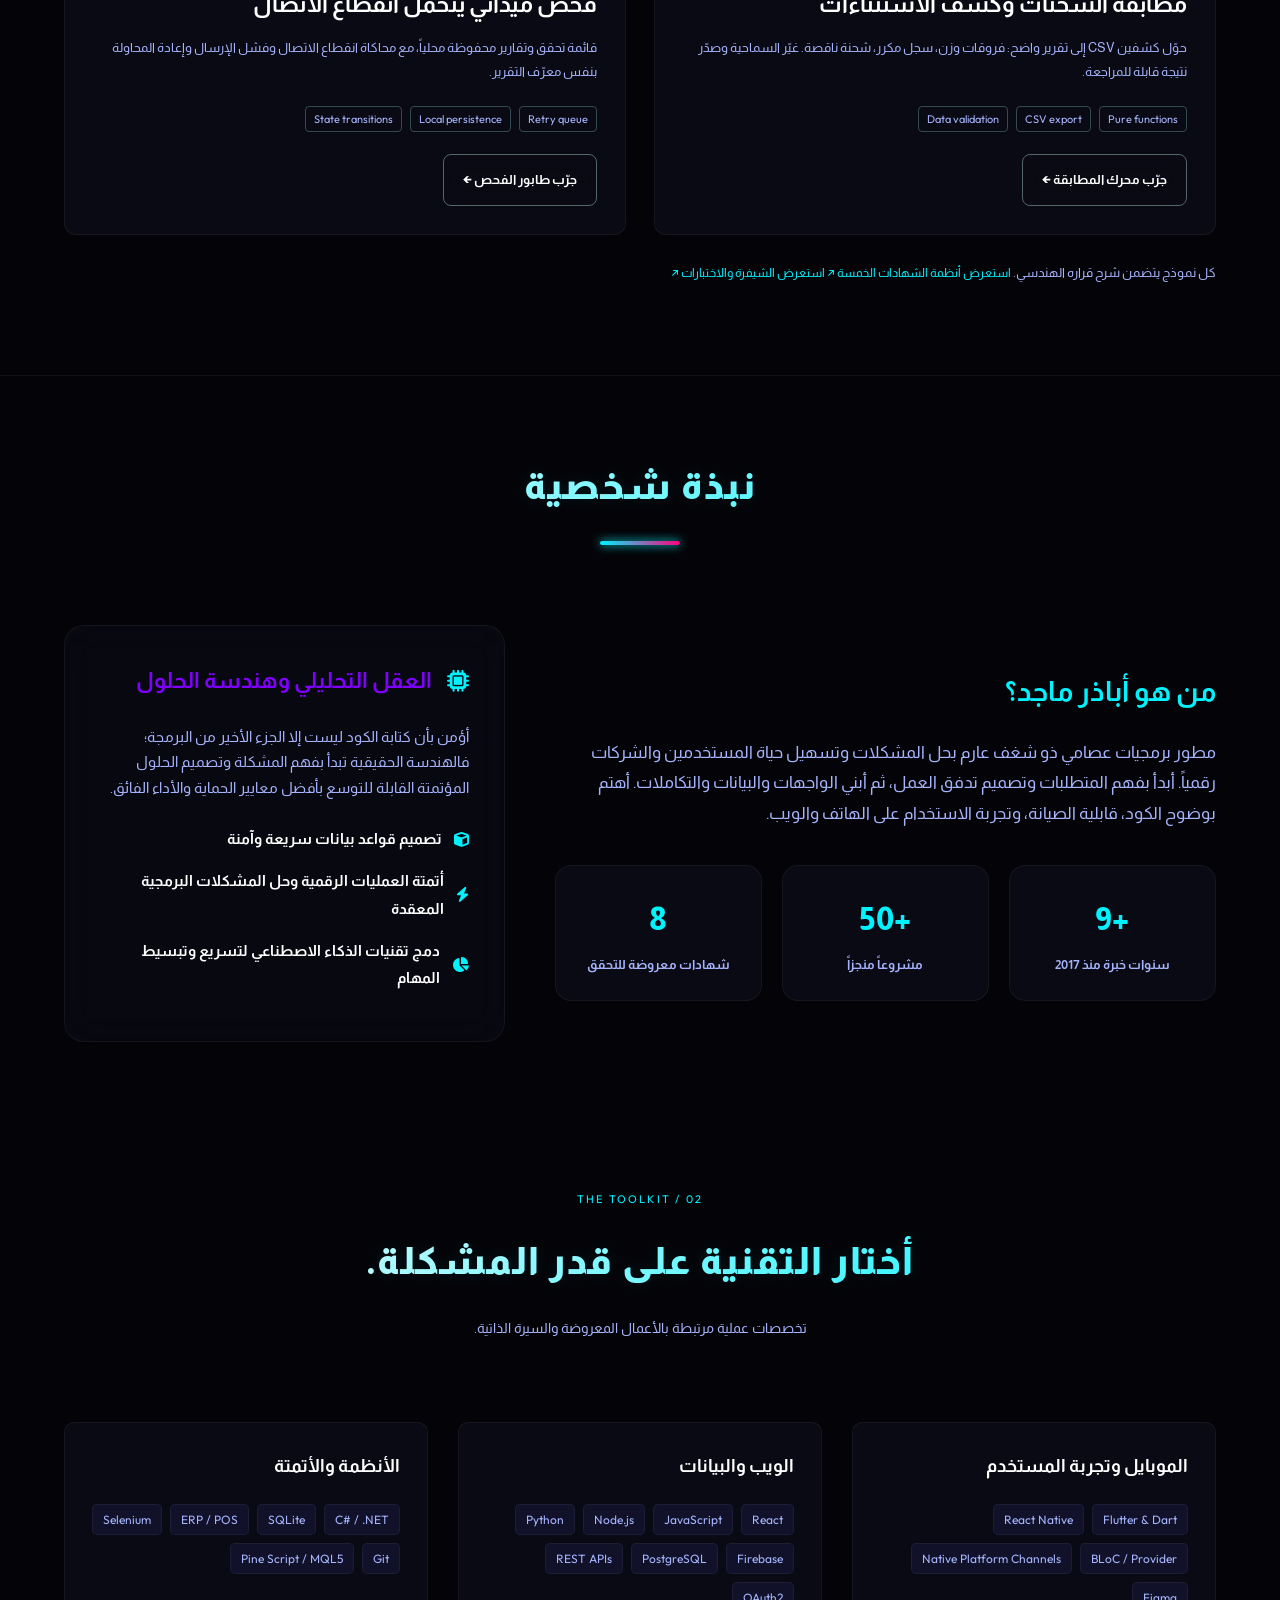
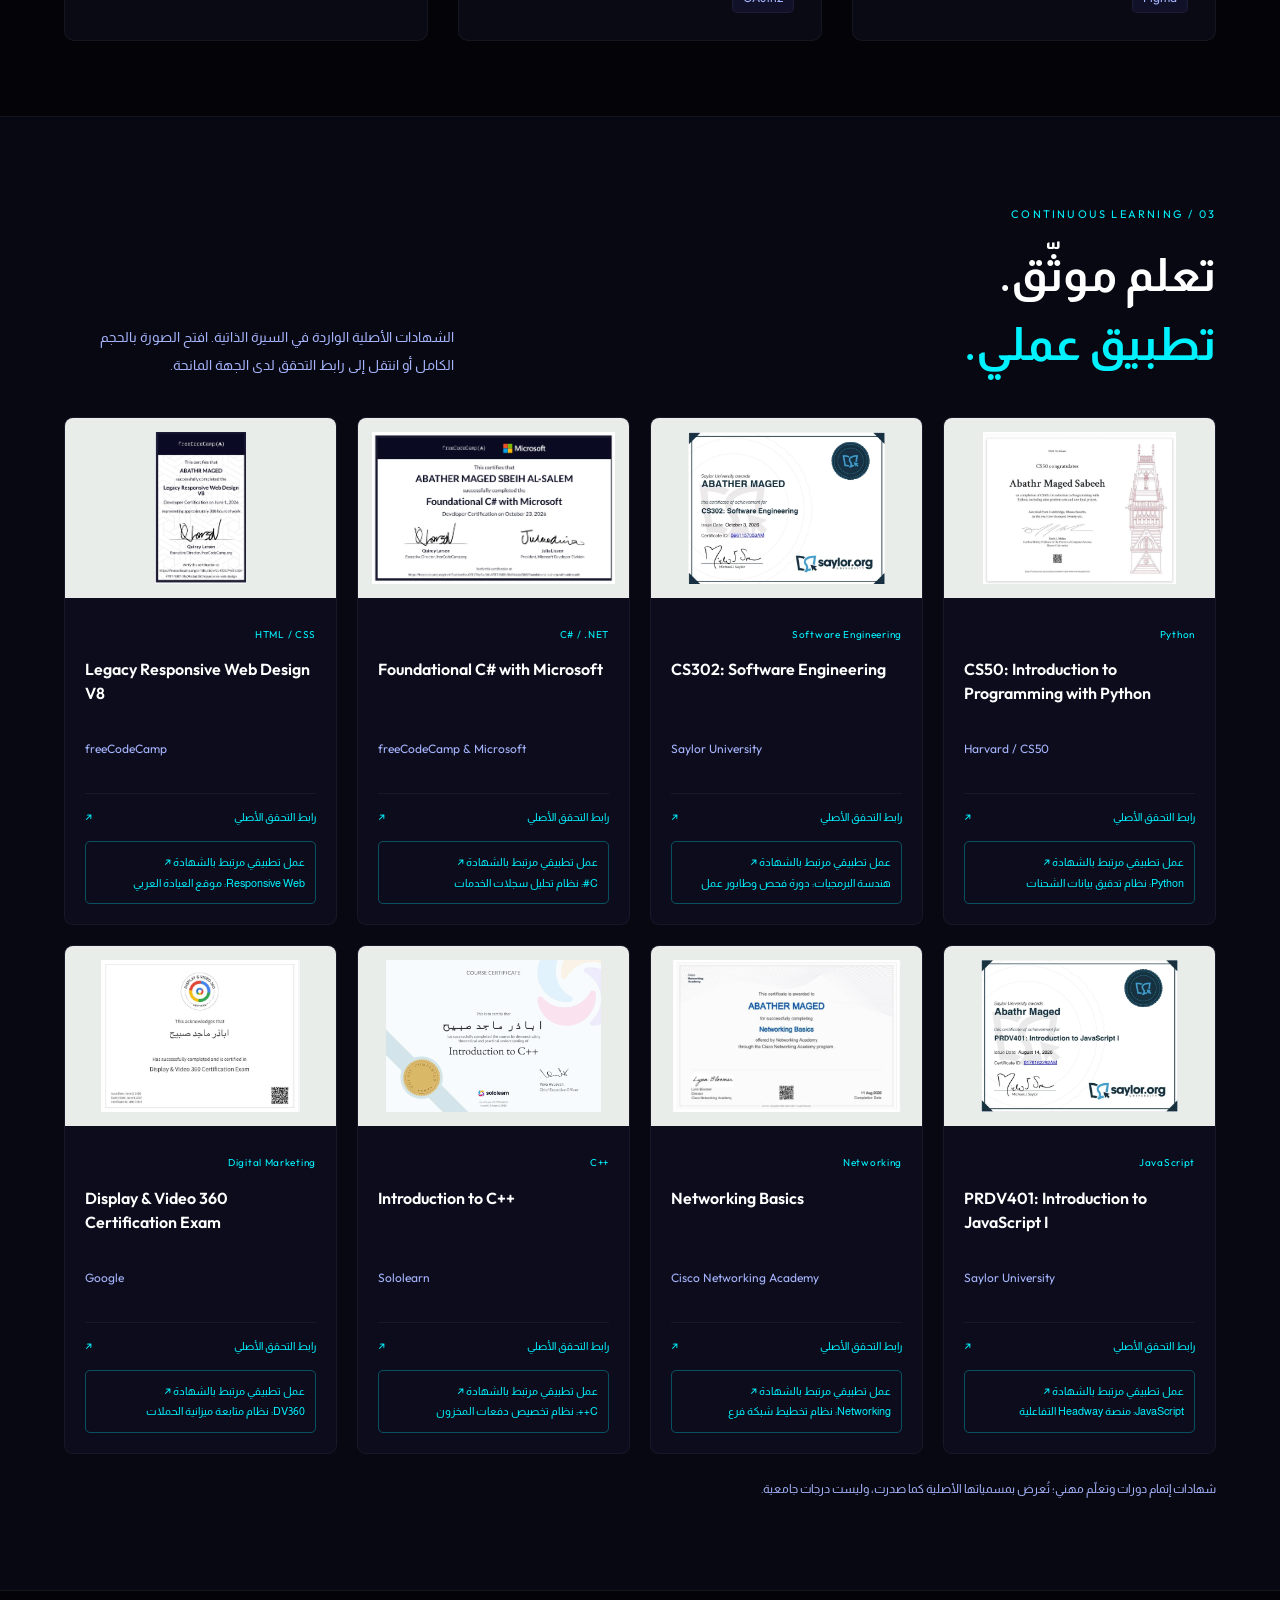
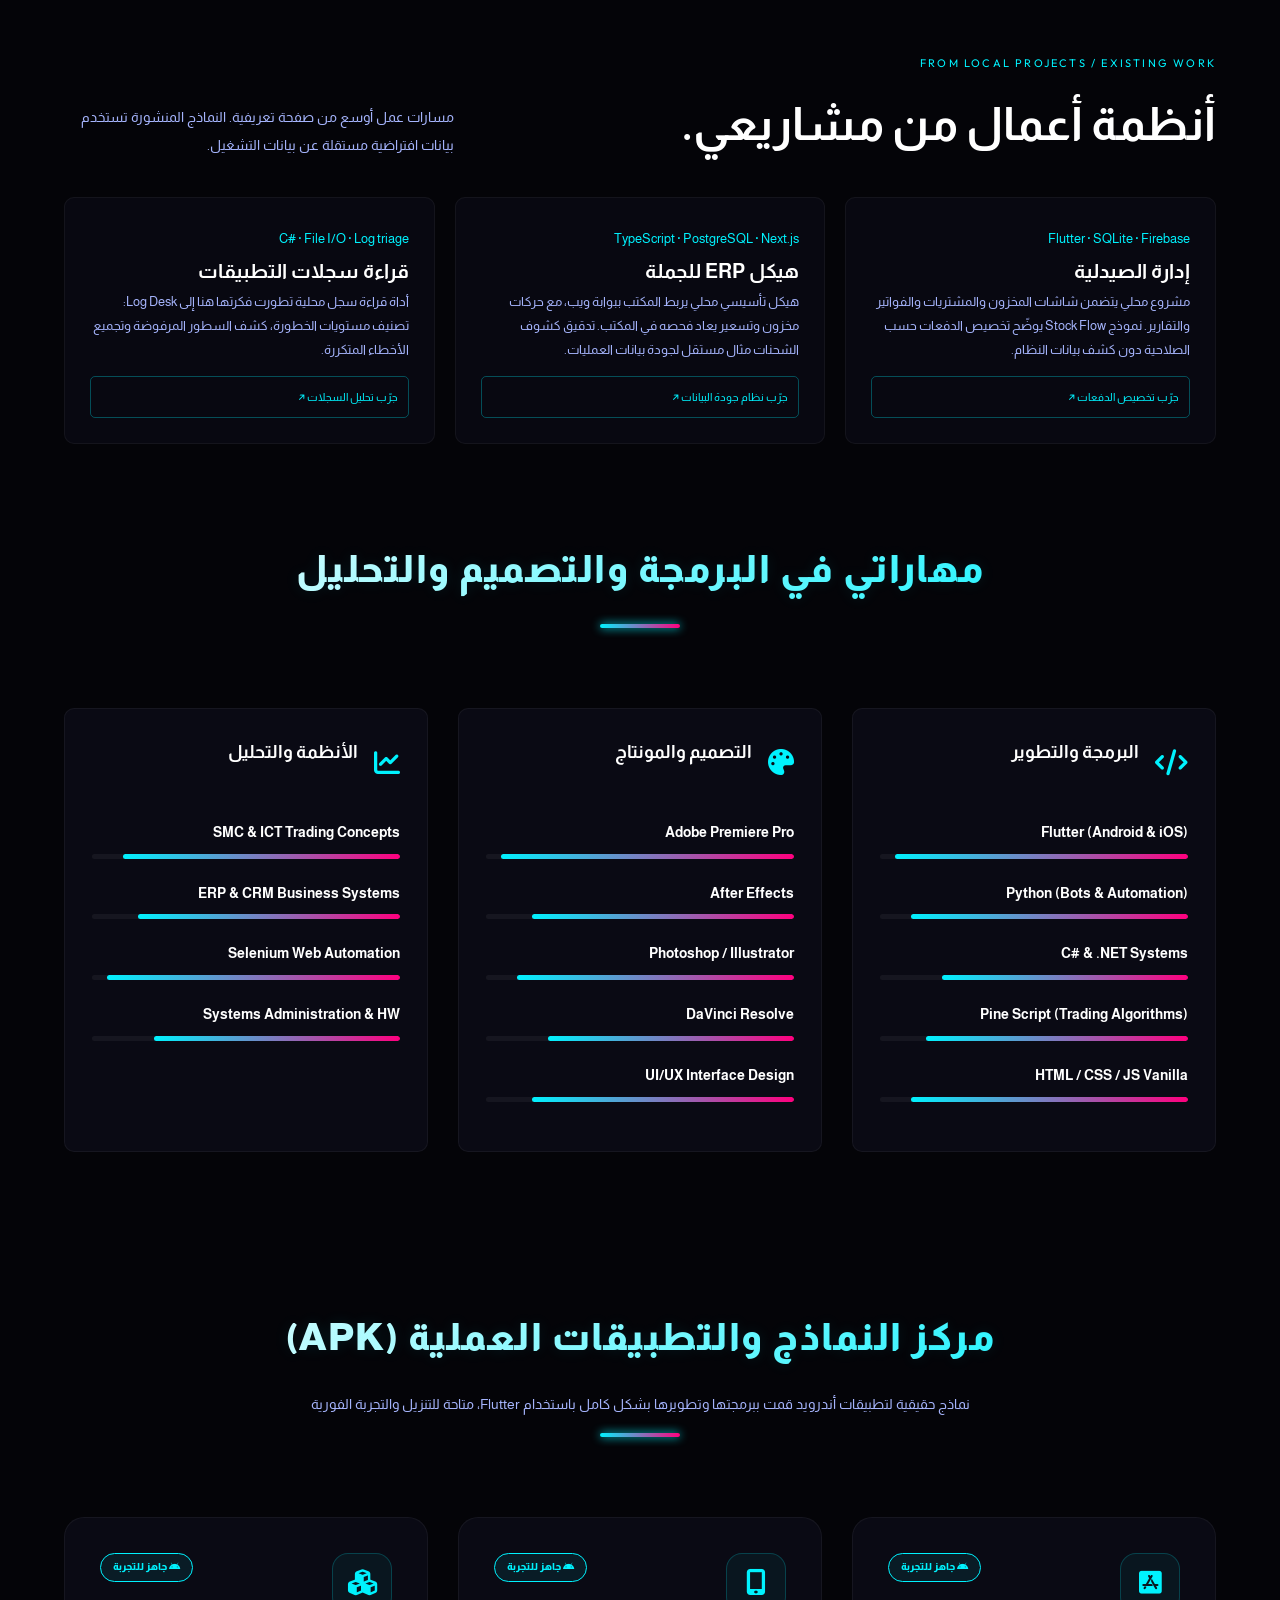
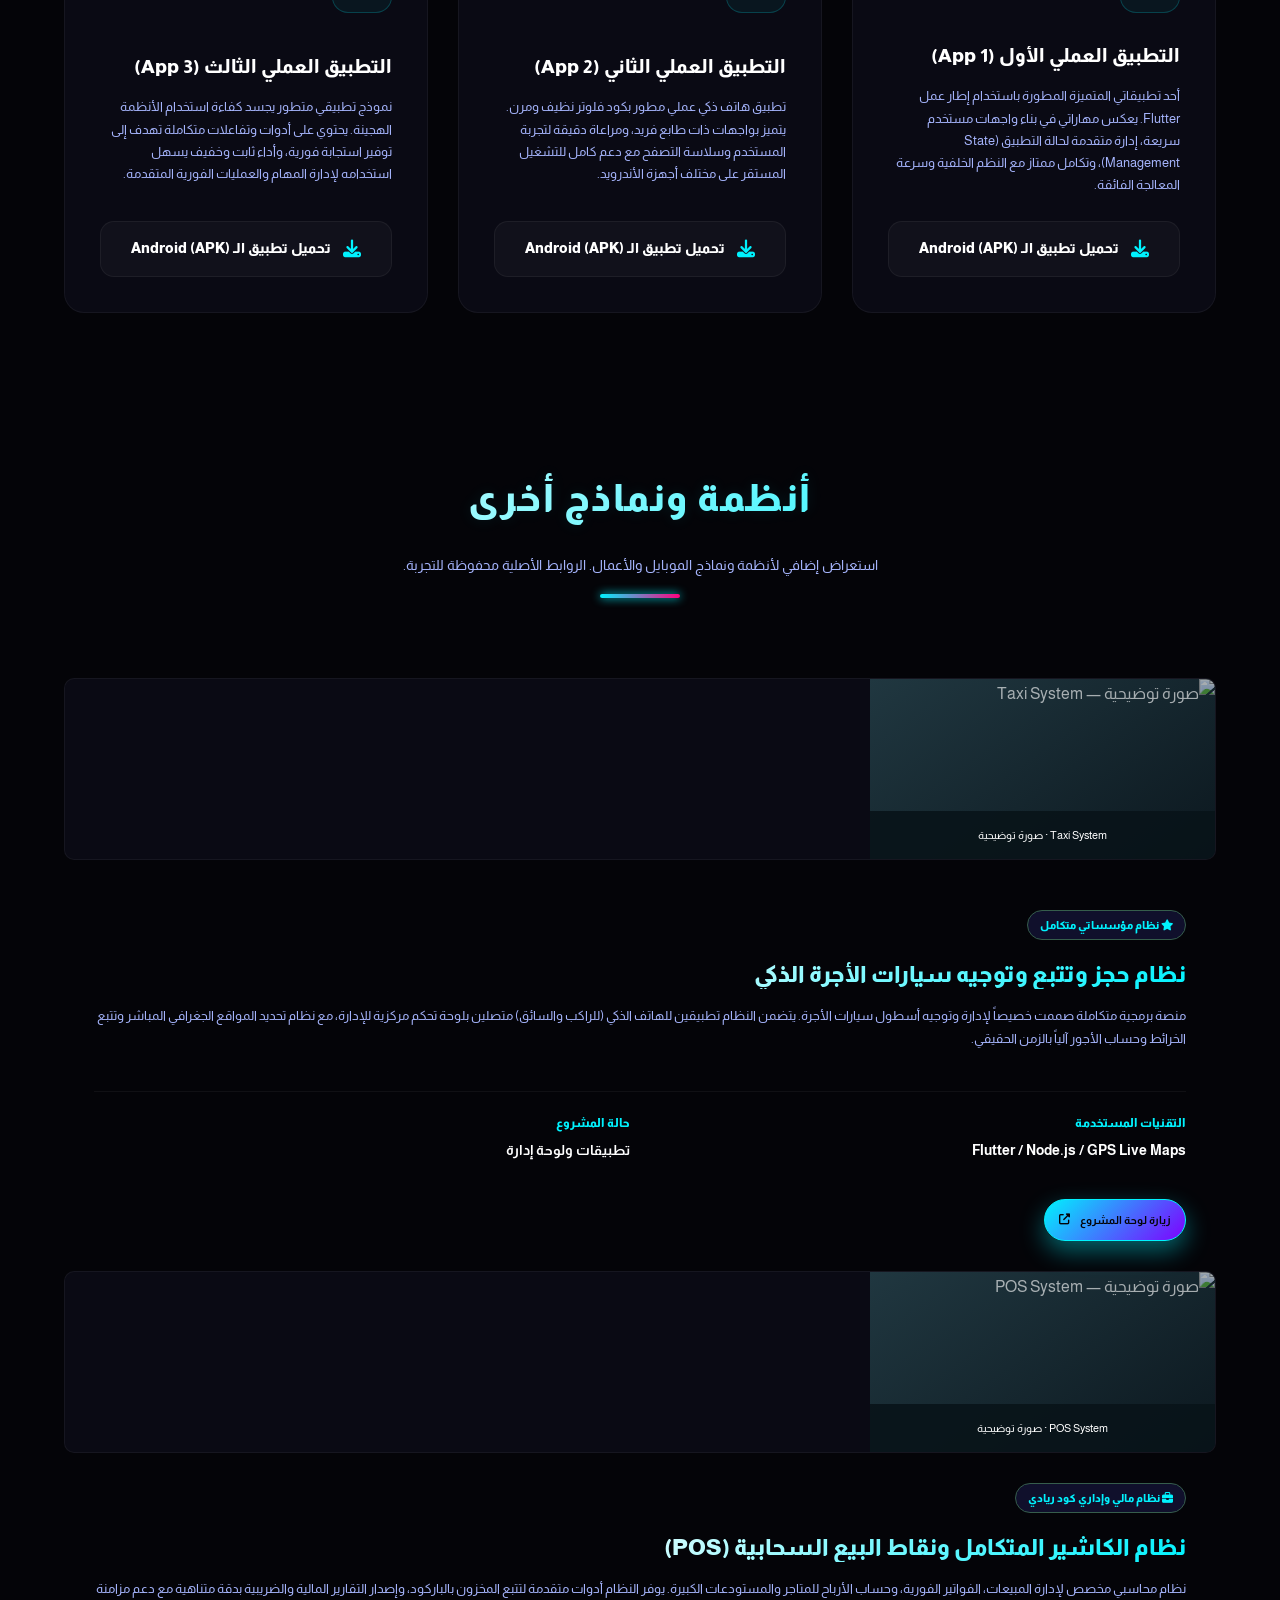
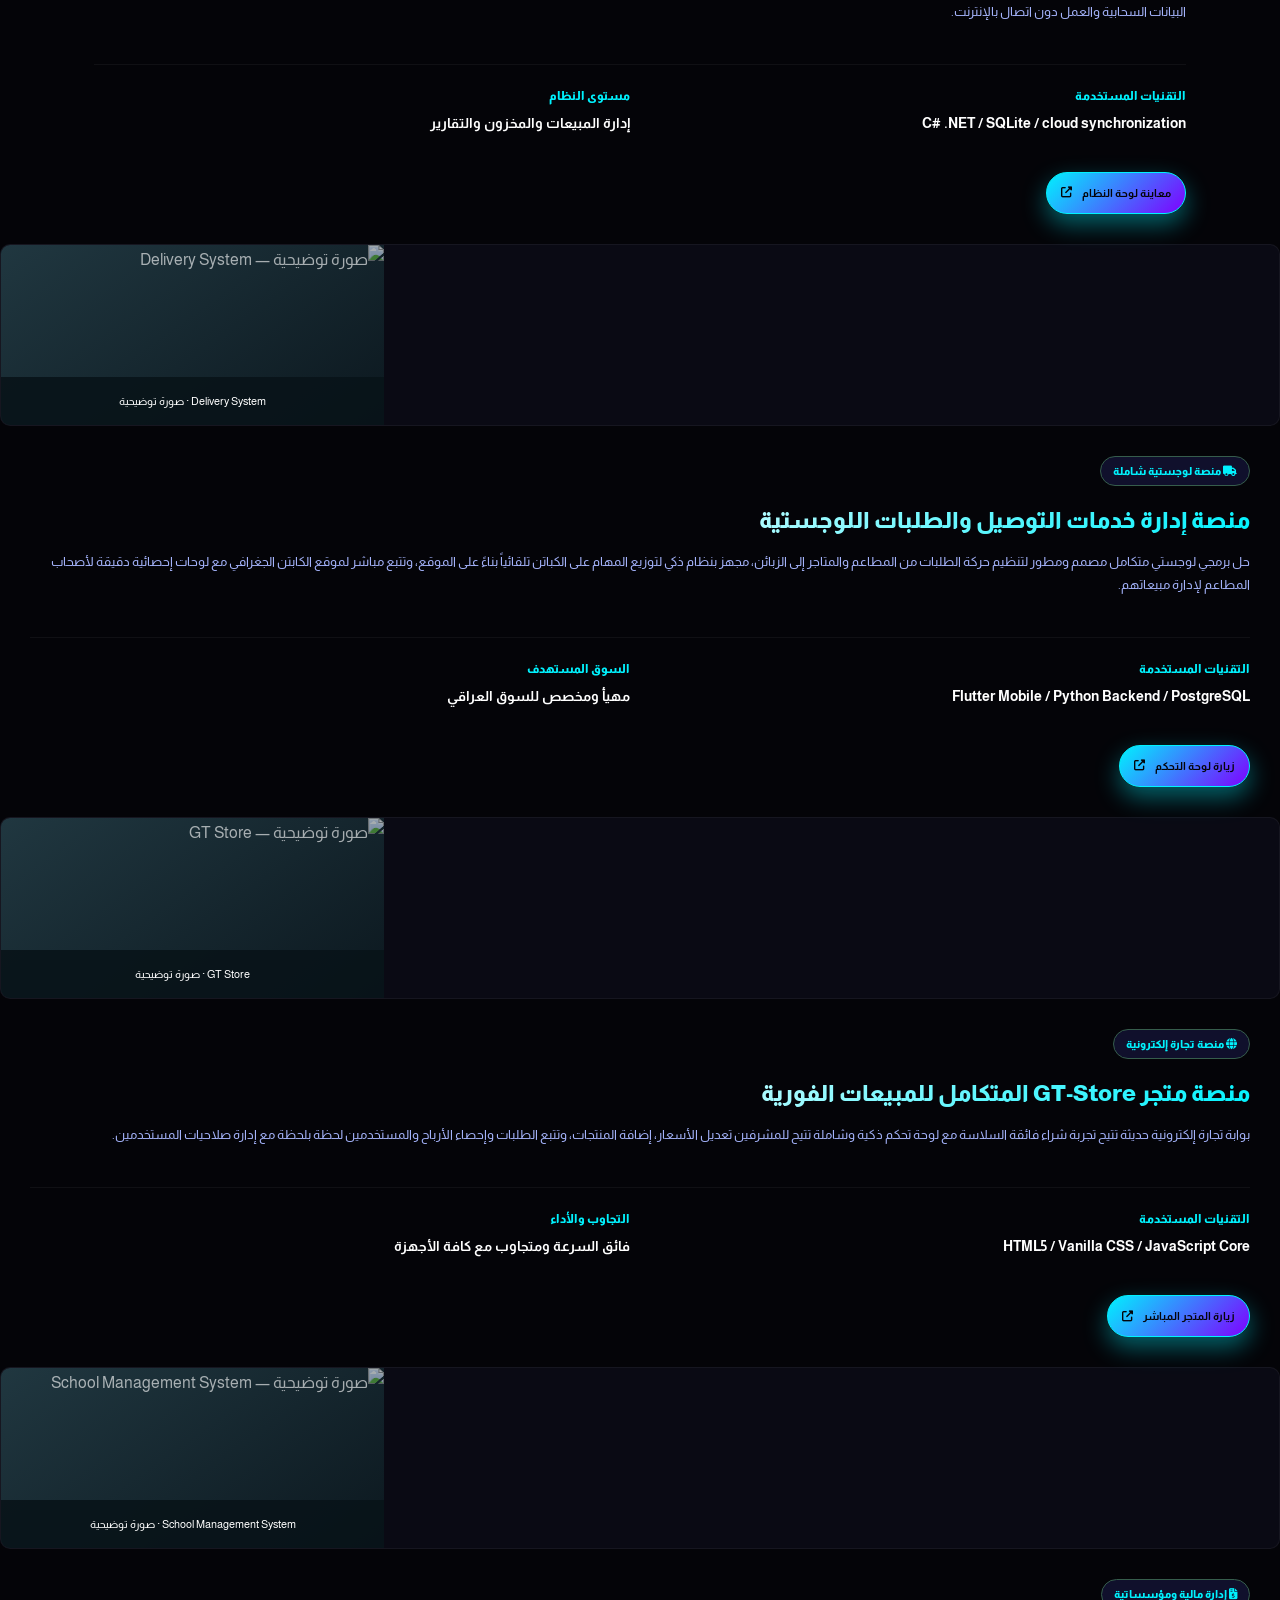
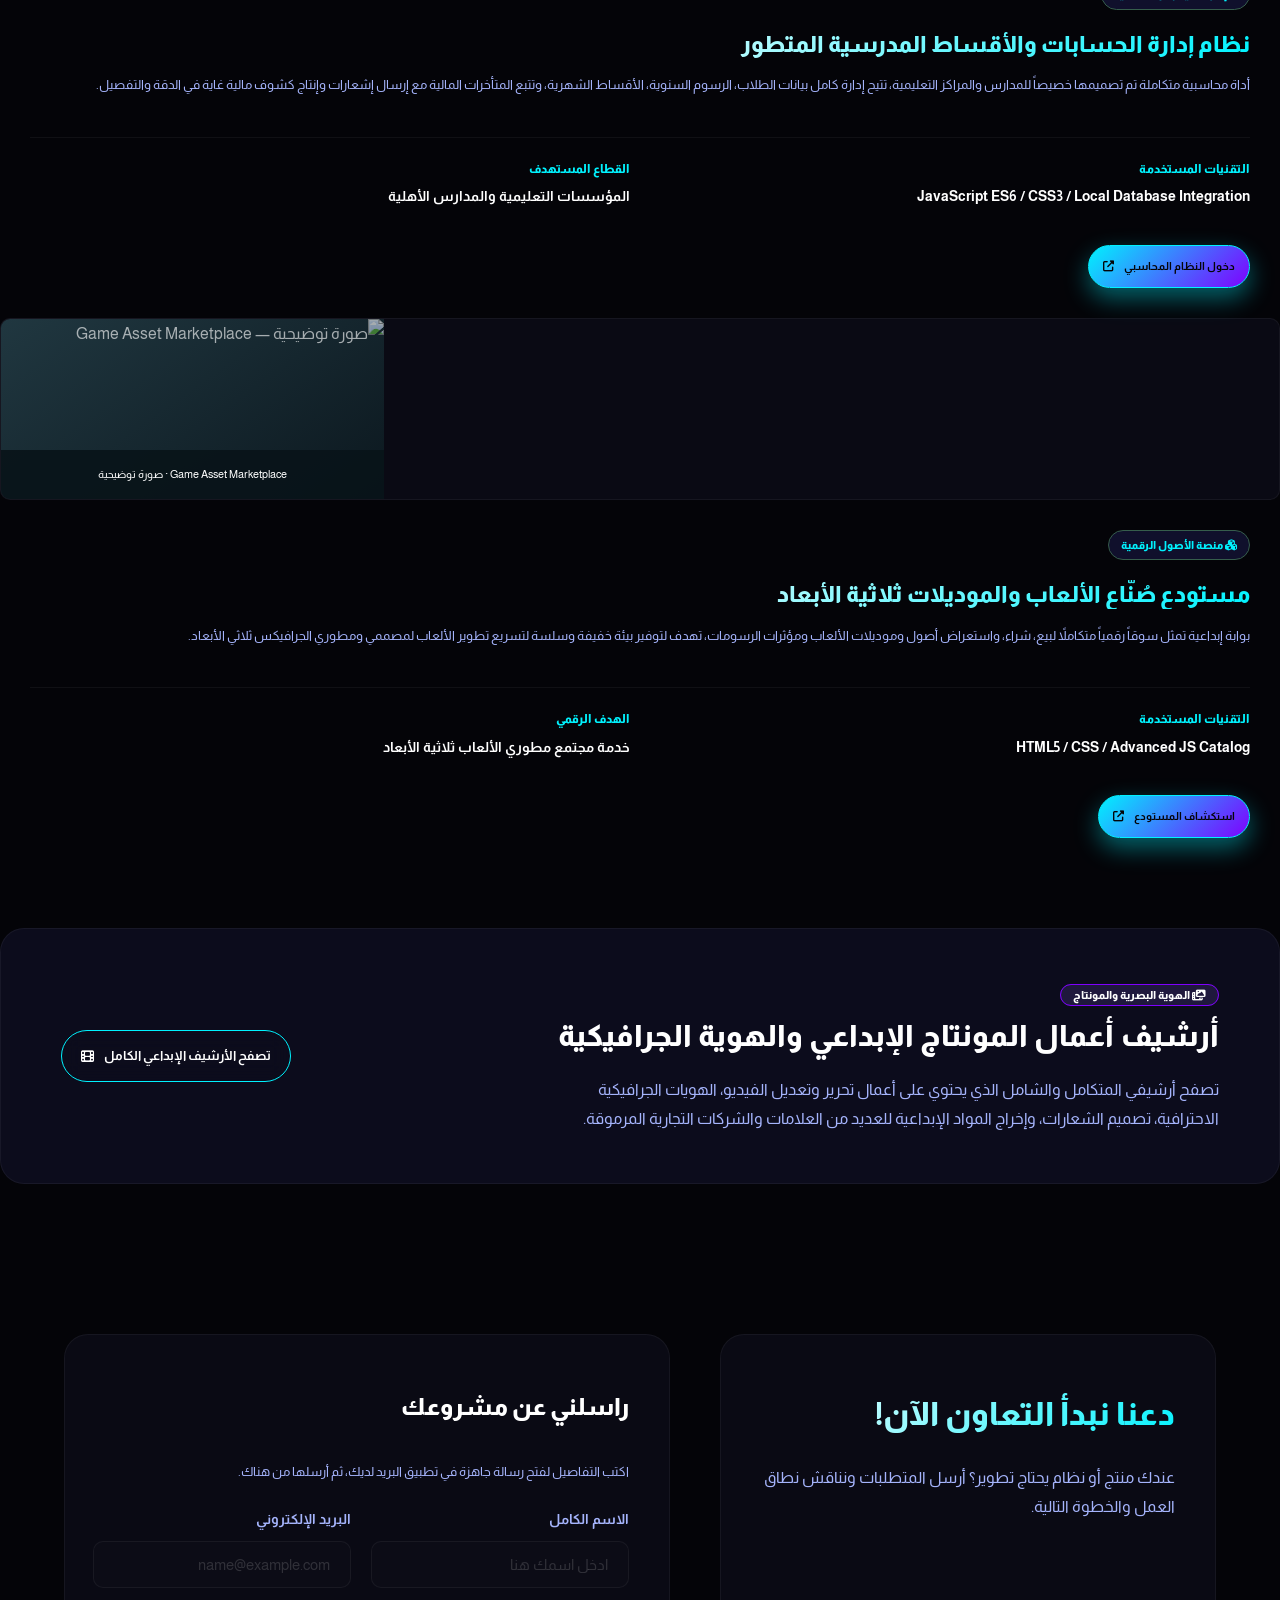
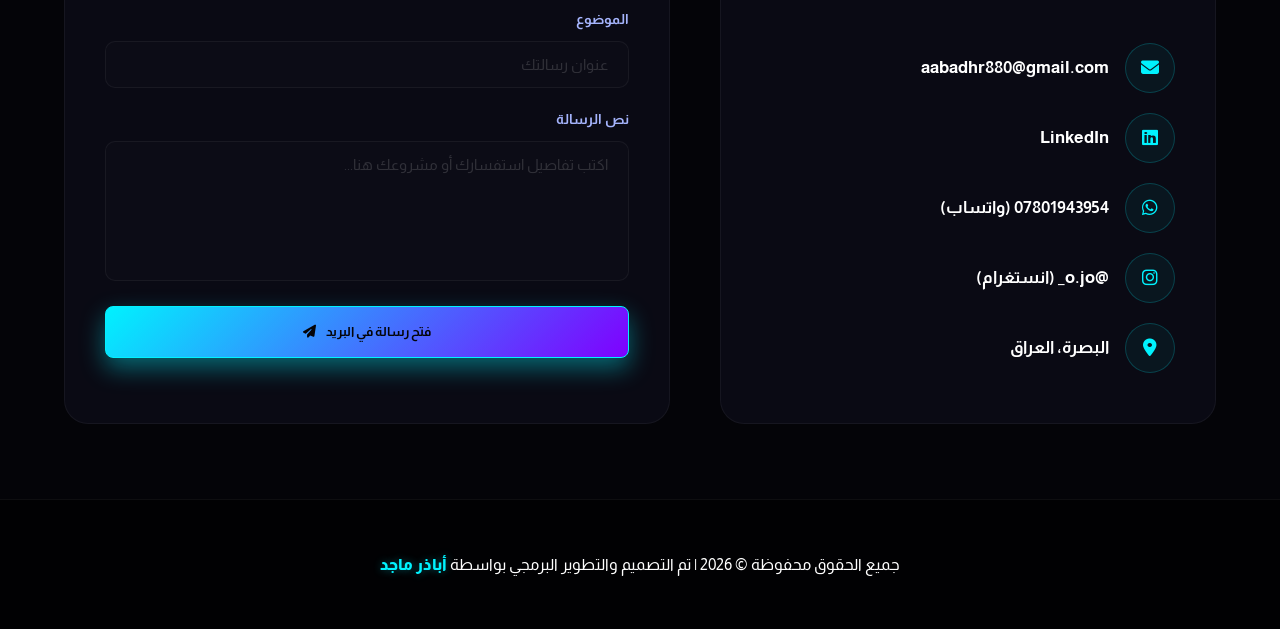
==== commit 281f6601: "Restore original palette and attach applied systems to every certificate" ====
--- a/index.html
+++ b/index.html
@@ -15,7 +15,7 @@
     <!-- Styles -->
     <link rel="stylesheet" href="style.css">
     <link rel="stylesheet" href="portfolio.css">
-    <meta name="theme-color" content="#0b141b">
+    <meta name="theme-color" content="#040408">
     <link rel="canonical" href="https://abathr313.github.io/abathr/">
 </head>
 <body>
@@ -353,7 +353,7 @@
                         <a href="lab/#field-kit" class="btn secondary">جرّب طابور الفحص ←</a>
                     </article>
                 </div>
-                <p class="work-footnote">كل نموذج يتضمن شرح قراره الهندسي. <a href="https://github.com/abathr313/abathr/tree/main/lab" target="_blank" rel="noopener noreferrer">استعرض الشيفرة والاختبارات ↗</a></p>
+                <p class="work-footnote">كل نموذج يتضمن شرح قراره الهندسي. <a href="systems/">استعرض أنظمة الشهادات الخمسة ↗</a> <a href="https://github.com/abathr313/abathr/tree/main/lab" target="_blank" rel="noopener noreferrer">استعرض الشيفرة والاختبارات ↗</a></p>
             </div>
         </section>
 
@@ -541,7 +541,8 @@
                                     ↗
                                 </span>
                             </a>
-                        </div>
+                        <a class="cert-work" href="systems/#data-quality">عمل تطبيقي مرتبط بالشهادة ↗<br>Python: نظام تدقيق بيانات الشحنات</a>
+</div>
                     </article>
                     <article class="cert-card">
                         <a class="cert-preview" href="assets/certificates/software-engineering.webp" data-cert-preview data-title="CS302: Software Engineering" target="_blank" rel="noopener noreferrer" aria-label="معاينة شهادة CS302: Software Engineering">
@@ -566,7 +567,8 @@
                                     ↗
                                 </span>
                             </a>
-                        </div>
+                        <a class="cert-work" href="lab/#field-kit">عمل تطبيقي مرتبط بالشهادة ↗<br>هندسة البرمجيات: دورة فحص وطابور عمل</a>
+</div>
                     </article>
                     <article class="cert-card">
                         <a class="cert-preview" href="assets/certificates/csharp-microsoft.webp" data-cert-preview data-title="Foundational C# with Microsoft" target="_blank" rel="noopener noreferrer" aria-label="معاينة شهادة Foundational C# with Microsoft">
@@ -591,7 +593,8 @@
                                     ↗
                                 </span>
                             </a>
-                        </div>
+                        <a class="cert-work" href="systems/#log-desk">عمل تطبيقي مرتبط بالشهادة ↗<br>C#: نظام تحليل سجلات الخدمات</a>
+</div>
                     </article>
                     <article class="cert-card">
                         <a class="cert-preview" href="assets/certificates/responsive-web-design.webp" data-cert-preview data-title="Legacy Responsive Web Design V8" target="_blank" rel="noopener noreferrer" aria-label="معاينة شهادة Legacy Responsive Web Design V8">
@@ -616,7 +619,8 @@
                                     ↗
                                 </span>
                             </a>
-                        </div>
+                        <a class="cert-work" href="https://dr-nazikclinic-cdb8b.web.app/">عمل تطبيقي مرتبط بالشهادة ↗<br>Responsive Web: موقع العيادة العربي</a>
+</div>
                     </article>
                     <article class="cert-card">
                         <a class="cert-preview" href="assets/certificates/javascript-saylor.webp" data-cert-preview data-title="PRDV401: Introduction to JavaScript I" target="_blank" rel="noopener noreferrer" aria-label="معاينة شهادة PRDV401: Introduction to JavaScript I">
@@ -641,7 +645,8 @@
                                     ↗
                                 </span>
                             </a>
-                        </div>
+                        <a class="cert-work" href="https://headway-leth-english.web.app/">عمل تطبيقي مرتبط بالشهادة ↗<br>JavaScript: منصة Headway التفاعلية</a>
+</div>
                     </article>
                     <article class="cert-card">
                         <a class="cert-preview" href="assets/certificates/networking-cisco.webp" data-cert-preview data-title="Networking Basics" target="_blank" rel="noopener noreferrer" aria-label="معاينة شهادة Networking Basics">
@@ -666,7 +671,8 @@
                                     ↗
                                 </span>
                             </a>
-                        </div>
+                        <a class="cert-work" href="systems/#network-plan">عمل تطبيقي مرتبط بالشهادة ↗<br>Networking: نظام تخطيط شبكة فرع</a>
+</div>
                     </article>
                     <article class="cert-card">
                         <a class="cert-preview" href="assets/certificates/cpp-sololearn.webp" data-cert-preview data-title="Introduction to C++" target="_blank" rel="noopener noreferrer" aria-label="معاينة شهادة Introduction to C++">
@@ -691,7 +697,8 @@
                                     ↗
                                 </span>
                             </a>
-                        </div>
+                        <a class="cert-work" href="systems/#stock-flow">عمل تطبيقي مرتبط بالشهادة ↗<br>C++: نظام تخصيص دفعات المخزون</a>
+</div>
                     </article>
                     <article class="cert-card">
                         <a class="cert-preview" href="assets/certificates/google-dv360.webp" data-cert-preview data-title="Display &amp; Video 360 Certification Exam" target="_blank" rel="noopener noreferrer" aria-label="معاينة شهادة Display & Video 360 Certification Exam">
@@ -716,7 +723,8 @@
                                     ↗
                                 </span>
                             </a>
-                        </div>
+                        <a class="cert-work" href="systems/#campaign-desk">عمل تطبيقي مرتبط بالشهادة ↗<br>DV360: نظام متابعة ميزانية الحملات</a>
+</div>
                     </article>
                 </div>
                 <p class="certificate-note">
@@ -724,6 +732,7 @@
                 </p>
             </div>
         </section><dialog id="certificate-dialog" aria-labelledby="certificate-dialog-title"><div class="certificate-dialog-bar"><h2 id="certificate-dialog-title"></h2><button type="button" id="certificate-close" aria-label="إغلاق معاينة الشهادة">إغلاق ×</button></div><img id="certificate-full-image" alt=""></dialog>
+<section class="local-systems" id="local-systems"><div class="container"><div class="work-heading"><div><span class="section-kicker">FROM LOCAL PROJECTS / EXISTING WORK</span><h2>أنظمة أعمال من مشاريعي.</h2></div><p>مسارات عمل أوسع من صفحة تعريفية. النماذج المنشورة تستخدم بيانات افتراضية مستقلة عن بيانات التشغيل.</p></div><div class="local-system-grid"><article class="local-system"><small>Flutter · SQLite · Firebase</small><h3>إدارة الصيدلية</h3><p>مشروع محلي يتضمن شاشات المخزون والمشتريات والفواتير والتقارير. نموذج Stock Flow يوضّح تخصيص الدفعات حسب الصلاحية دون كشف بيانات النظام.</p><a class="cert-work" href="systems/#stock-flow">جرّب تخصيص الدفعات ↗</a></article><article class="local-system"><small>TypeScript · PostgreSQL · Next.js</small><h3>هيكل ERP للجملة</h3><p>هيكل تأسيسي محلي يربط المكتب ببوابة ويب، مع حركات مخزون وتسعير يعاد فحصه في المكتب. تدقيق كشوف الشحنات مثال مستقل لجودة بيانات العمليات.</p><a class="cert-work" href="systems/#data-quality">جرّب نظام جودة البيانات ↗</a></article><article class="local-system"><small>C# · File I/O · Log triage</small><h3>قراءة سجلات التطبيقات</h3><p>أداة قراءة سجل محلية تطورت فكرتها هنا إلى Log Desk: تصنيف مستويات الخطورة، كشف السطور المرفوضة وتجميع الأخطاء المتكررة.</p><a class="cert-work" href="systems/#log-desk">جرّب تحليل السجلات ↗</a></article></div></div></section>
 <section id="original-skills" class="skills-section">
             <div class="container">
                 <div class="section-header reveal">
--- a/portfolio.css
+++ b/portfolio.css
@@ -1,21 +1,21 @@
 /* Focused visual layer: preserve the original page structure and mobile app links. */
 .nav-container{max-width:1200px;margin-inline:auto;padding-inline:24px}.hero-image{animation:none!important}.hero-image-wrapper{height:auto!important;flex:0 0 340px}.hero-text{min-width:0}.hero-content{align-items:center}
-:root{--primary-color:#9ce2c1;--primary-glow:rgba(156,226,193,.12);--secondary-color:#77a5ba;--secondary-glow:rgba(119,165,186,.08);--accent-color:#e0c79b;--bg-dark:#0b141b;--bg-deep:#080f14;--card-bg:#111e27;--text-main:#eef4f1;--text-dim:#a8b8bd;--glass-border:rgba(210,230,224,.13)}
-body{background:#0b141b;line-height:1.85}.bg-grid{opacity:.15}.bg-glow,.bg-glow-2{animation:none;opacity:.24;filter:blur(100px)}
+:root{--primary-color:#00f2fe;--primary-glow:rgba(156,226,193,.12);--secondary-color:#7f00ff;--secondary-glow:rgba(119,165,186,.08);--accent-color:#ff007f;--bg-dark:#040408;--bg-deep:#010103;--card-bg:#0a0a14;--text-main:#ffffff;--text-dim:#a5b4fc;--glass-border:rgba(210,230,224,.13)}
+body{background:#040408;line-height:1.85}.bg-grid{opacity:.15}.bg-glow,.bg-glow-2{animation:none;opacity:.24;filter:blur(100px)}
 a:focus-visible,button:focus-visible,summary:focus-visible,input:focus-visible,textarea:focus-visible{outline:3px solid var(--primary-color);outline-offset:5px}
-button{font:inherit}.skip-link{position:fixed;top:10px;right:10px;z-index:3000;background:#9ce2c1;color:#0b141b;padding:10px 18px;transform:translateY(-180%)}.skip-link:focus{transform:none}
+button{font:inherit}.skip-link{position:fixed;top:10px;right:10px;z-index:3000;background:#00f2fe;color:#040408;padding:10px 18px;transform:translateY(-180%)}.skip-link:focus{transform:none}
 .navbar{padding:17px 0;background:rgba(11,20,27,.94)}.navbar.scrolled{background:rgba(11,20,27,.97);box-shadow:none;border-bottom-color:var(--glass-border)}
 .nav-links{gap:20px}.nav-links a{font-size:13px}.logo{font-size:22px;letter-spacing:1px}.nav-toggle,.mobile-nav-close{background:none;border:0;color:var(--text-main);cursor:pointer}
 .hero-section{min-height:740px;padding-top:160px;padding-bottom:95px}.hero-content{gap:70px}.hero-text h1{font-size:clamp(40px,4.8vw,64px);line-height:1.2;margin:24px 0 18px}.hero-text h3{font-size:clamp(23px,2.4vw,33px);line-height:1.65;background:none;-webkit-text-fill-color:var(--text-main);color:var(--text-main);text-shadow:none}.hero-text p{font-size:16px;color:var(--text-dim);max-width:620px;margin-top:20px}
-.badge{border:1px solid var(--glass-border);background:#11231f;color:var(--primary-color);font-size:12px;font-weight:400;box-shadow:none;letter-spacing:0}.hero-btns{gap:12px;flex-wrap:wrap}.btn{border-radius:8px;font-size:13px;padding:13px 19px;font-weight:700}.btn.primary{background:var(--primary-color);color:#0b141b;box-shadow:none;border:1px solid var(--primary-color)}.btn.secondary{background:transparent;border:1px solid #53676a;color:var(--text-main)}.btn:hover{transform:translateY(-2px);box-shadow:none}
-.hero-image-wrapper{max-width:340px;aspect-ratio:4/5;border-radius:16px;position:relative;border:1px solid var(--glass-border);padding:10px;background:#14232c;transform:none;box-shadow:none}.hero-image{width:100%;height:100%;border-radius:9px;object-fit:cover;filter:saturate(.65);border:0;box-shadow:none}.image-glow{display:none}.portrait-caption{position:absolute;bottom:25px;left:24px;right:24px;z-index:2;background:rgba(10,22,28,.93);border:1px solid var(--glass-border);padding:14px 18px;border-radius:8px;text-align:left;direction:ltr}.portrait-caption span{display:block;font-family:Outfit,sans-serif;font-size:20px;font-weight:600;letter-spacing:1px}.portrait-caption small{color:var(--primary-color);font:12px Outfit,sans-serif}.scroll-down{display:none}
+.badge{border:1px solid var(--glass-border);background:#071b2b;color:var(--primary-color);font-size:12px;font-weight:400;box-shadow:none;letter-spacing:0}.hero-btns{gap:12px;flex-wrap:wrap}.btn{border-radius:8px;font-size:13px;padding:13px 19px;font-weight:700}.btn.primary{background:var(--primary-color);color:#040408;box-shadow:none;border:1px solid var(--primary-color)}.btn.secondary{background:transparent;border:1px solid #53676a;color:var(--text-main)}.btn:hover{transform:translateY(-2px);box-shadow:none}
+.hero-image-wrapper{max-width:340px;aspect-ratio:4/5;border-radius:16px;position:relative;border:1px solid var(--glass-border);padding:10px;background:#0c0c1c;transform:none;box-shadow:none}.hero-image{width:100%;height:100%;border-radius:9px;object-fit:cover;filter:saturate(.65);border:0;box-shadow:none}.image-glow{display:none}.portrait-caption{position:absolute;bottom:25px;left:24px;right:24px;z-index:2;background:rgba(10,22,28,.93);border:1px solid var(--glass-border);padding:14px 18px;border-radius:8px;text-align:left;direction:ltr}.portrait-caption span{display:block;font-family:Outfit,sans-serif;font-size:20px;font-weight:600;letter-spacing:1px}.portrait-caption small{color:var(--primary-color);font:12px Outfit,sans-serif}.scroll-down{display:none}
 section{scroll-margin-top:95px}.reveal,.reveal.active{opacity:1;transform:none;transition:none}.section-kicker{display:block;font:11px Outfit,sans-serif;color:var(--primary-color);letter-spacing:2.2px;margin-bottom:20px}.work-heading{display:flex;justify-content:space-between;align-items:flex-end;gap:60px;margin-bottom:38px}.work-heading h2{font-size:clamp(30px,3.8vw,46px);line-height:1.5;font-weight:700}.work-heading h2 em{font-style:normal;color:var(--primary-color)}.work-heading>p{max-width:390px;font-size:14px;color:var(--text-dim);line-height:2}
-.selected-work{padding:80px 0 100px;border-block:1px solid var(--glass-border);background:#0d1820}.work-grid{display:grid;grid-template-columns:repeat(2,minmax(0,1fr));gap:28px}.work-card{border:1px solid var(--glass-border);border-radius:12px;overflow:hidden;background:#111e27;transition:border-color .2s,transform .2s}.work-card:hover{border-color:#698b80;transform:translateY(-3px)}.work-image{display:block;position:relative;aspect-ratio:16/10;background:#f0f3ef;overflow:hidden}.work-image img{width:100%;height:100%;object-fit:cover;object-position:top;display:block}.work-number{position:absolute;top:15px;right:15px;border-radius:5px;background:#0b141b;color:white;padding:2px 10px;font:14px Outfit,sans-serif}.live-label{position:absolute;bottom:14px;left:15px;background:#0b141b;color:#b1eacb;font-size:11px;padding:5px 11px;border-radius:5px}.work-copy{padding:26px}.work-category{font-size:12px;color:var(--primary-color)}.work-copy h3{font:600 29px Outfit,sans-serif;text-align:right;margin:8px 0 15px}.work-copy>p:not(.work-category){font-size:13px;color:var(--text-dim);min-height:72px}.work-copy dl{margin-top:20px;border-top:1px solid var(--glass-border);padding-top:18px}.work-copy dl>div{display:grid;grid-template-columns:80px 1fr;gap:10px;margin-bottom:12px;font-size:12px}.work-copy dt{color:#d3dedc}.work-copy dd{margin:0;color:var(--text-dim)}.work-bottom{display:flex;gap:12px;justify-content:space-between;align-items:center;border-top:1px solid var(--glass-border);margin-top:20px;padding-top:18px}.work-bottom>span{font:11px Outfit,sans-serif;color:var(--text-dim)}.work-bottom a,.work-footnote a{font-size:12px;color:var(--primary-color);text-decoration:none;white-space:nowrap}.work-footnote{margin-top:26px;color:var(--text-dim);font-size:13px}
-.section-header h2{font-size:clamp(26px,3vw,38px);background:none;-webkit-text-fill-color:var(--text-main);color:var(--text-main)}.section-header p{color:var(--text-dim);font-size:14px}.about-section,.skills-section,.apk-showcase-section,.projects-section,.contact-section{padding:75px 0}.stat-card{background:#111e27;border-color:var(--glass-border);box-shadow:none}.stat-card h4{color:var(--primary-color);background:none;-webkit-text-fill-color:var(--primary-color)}.skill-category{padding:27px;border-radius:10px;background:#111e27;box-shadow:none;border-color:var(--glass-border)}.skill-category h3{font-size:18px;margin-bottom:20px}.tool-tags{display:flex;flex-wrap:wrap;gap:8px}.tool-tags span{font:12px Outfit,sans-serif;color:#c6d7d4;background:#192c33;border:1px solid var(--glass-border);padding:7px 10px;border-radius:5px}.skill-category:hover{transform:none;box-shadow:none}
-.certificates-section{padding:90px 0;background:#101b22;border-block:1px solid var(--glass-border)}.cert-grid{display:grid;grid-template-columns:repeat(4,minmax(0,1fr));gap:20px}.cert-card{border:1px solid var(--glass-border);background:#14232c;border-radius:9px;overflow:hidden}.cert-preview{height:180px;background:#e9ede9;padding:14px;display:block;position:relative;overflow:hidden}.cert-preview img{width:100%;height:100%;object-fit:contain;display:block}.cert-preview>span{position:absolute;inset:auto 0 0;background:rgba(8,20,24,.92);color:#fff;text-align:center;font-size:10px;padding:5px;opacity:0;transition:opacity .2s}.cert-preview:hover>span,.cert-preview:focus-visible>span{opacity:1}.cert-copy{padding:20px}.cert-category{font:10px Outfit,sans-serif;color:var(--primary-color);letter-spacing:.7px}.cert-copy h3{font:600 16px/1.5 Outfit,sans-serif;min-height:72px;text-align:left;margin:10px 0}.cert-copy p{font:12px/1.6 Outfit,sans-serif;color:var(--text-dim);text-align:left;min-height:38px}.verify-link{display:flex;justify-content:space-between;margin-top:16px;padding-top:13px;border-top:1px solid var(--glass-border);font-size:11px;color:var(--primary-color);text-decoration:none}.certificate-note{font-size:12px;color:var(--text-dim);margin-top:24px}
-#certificate-dialog{margin:auto;width:min(1040px,94vw);max-height:92dvh;padding:0;background:#111e27;border:1px solid #526e68;border-radius:12px;color:var(--text-main);overflow:auto}#certificate-dialog::backdrop{background:rgba(1,7,11,.88)}.certificate-dialog-bar{position:sticky;top:0;background:#111e27;padding:15px 22px;display:flex;gap:20px;justify-content:space-between;align-items:center;border-bottom:1px solid var(--glass-border)}.certificate-dialog-bar h2{font:500 17px Outfit,sans-serif;direction:ltr}.certificate-dialog-bar button{background:#203b36;color:white;border:1px solid #688d7f;border-radius:5px;padding:6px 12px;cursor:pointer;white-space:nowrap}#certificate-full-image{display:block;width:100%;max-height:78dvh;object-fit:contain;background:#e9ede9;padding:15px}
-.projects-showcase-container{gap:20px}.giant-project-panel{min-height:0;border-radius:10px;background:#111e27;box-shadow:none}.project-visual-side{min-height:180px!important;max-width:30%;background:linear-gradient(145deg,#203740,#0c181f);display:flex;flex-direction:column;align-items:center;justify-content:center;padding:28px;gap:20px}.project-visual-side .project-visual-icon{position:static;font-size:44px;color:#9ce2c1;opacity:.7;transform:none!important}.project-visual-overlay{display:none}.legacy-project-label{font:500 15px Outfit,sans-serif;text-align:center;color:#bdd8cf}.project-content-side{padding:30px}.project-content-side h3{font-size:23px}.project-content-side p{font-size:13px}.project-meta-details{margin-top:15px}.project-meta-details .meta-item{margin-bottom:10px}.meta-label,.meta-value{font-size:12px}.giant-project-actions .btn{font-size:11px;padding:10px 14px}.project-featured-label{font-size:11px;background:#19342d;border-color:#365d4c;color:#b3dfc9}.multimedia-giant-banner{background:#14232c;border-color:var(--glass-border);box-shadow:none}.apk-card{background:#111e27;border-color:var(--glass-border);box-shadow:none}.apk-card:hover{box-shadow:none}.apk-details p{font-size:13px}.apk-badge-top{font-size:10px}.apk-details h3{font-size:19px}
-.contact-info-card,.contact-form-card{background:#111e27;box-shadow:none;border-color:var(--glass-border)}.contact-info-card h2{font-size:32px}.contact-explanation{font-size:13px;color:var(--text-dim);margin:12px 0 24px}#contact-status{font-size:12px;color:var(--primary-color);margin-top:15px}.footer{border-color:var(--glass-border)}
+.selected-work{padding:80px 0 100px;border-block:1px solid var(--glass-border);background:#070710}.work-grid{display:grid;grid-template-columns:repeat(2,minmax(0,1fr));gap:28px}.work-card{border:1px solid var(--glass-border);border-radius:12px;overflow:hidden;background:#0a0a14;transition:border-color .2s,transform .2s}.work-card:hover{border-color:#698b80;transform:translateY(-3px)}.work-image{display:block;position:relative;aspect-ratio:16/10;background:#f0f3ef;overflow:hidden}.work-image img{width:100%;height:100%;object-fit:cover;object-position:top;display:block}.work-number{position:absolute;top:15px;right:15px;border-radius:5px;background:#040408;color:white;padding:2px 10px;font:14px Outfit,sans-serif}.live-label{position:absolute;bottom:14px;left:15px;background:#040408;color:#00f2fe;font-size:11px;padding:5px 11px;border-radius:5px}.work-copy{padding:26px}.work-category{font-size:12px;color:var(--primary-color)}.work-copy h3{font:600 29px Outfit,sans-serif;text-align:right;margin:8px 0 15px}.work-copy>p:not(.work-category){font-size:13px;color:var(--text-dim);min-height:72px}.work-copy dl{margin-top:20px;border-top:1px solid var(--glass-border);padding-top:18px}.work-copy dl>div{display:grid;grid-template-columns:80px 1fr;gap:10px;margin-bottom:12px;font-size:12px}.work-copy dt{color:#d3dedc}.work-copy dd{margin:0;color:var(--text-dim)}.work-bottom{display:flex;gap:12px;justify-content:space-between;align-items:center;border-top:1px solid var(--glass-border);margin-top:20px;padding-top:18px}.work-bottom>span{font:11px Outfit,sans-serif;color:var(--text-dim)}.work-bottom a,.work-footnote a{font-size:12px;color:var(--primary-color);text-decoration:none;white-space:nowrap}.work-footnote{margin-top:26px;color:var(--text-dim);font-size:13px}
+.section-header h2{font-size:clamp(26px,3vw,38px);background:none;-webkit-text-fill-color:var(--text-main);color:var(--text-main)}.section-header p{color:var(--text-dim);font-size:14px}.about-section,.skills-section,.apk-showcase-section,.projects-section,.contact-section{padding:75px 0}.stat-card{background:#0a0a14;border-color:var(--glass-border);box-shadow:none}.stat-card h4{color:var(--primary-color);background:none;-webkit-text-fill-color:var(--primary-color)}.skill-category{padding:27px;border-radius:10px;background:#0a0a14;box-shadow:none;border-color:var(--glass-border)}.skill-category h3{font-size:18px;margin-bottom:20px}.tool-tags{display:flex;flex-wrap:wrap;gap:8px}.tool-tags span{font:12px Outfit,sans-serif;color:#a5b4fc;background:#11112a;border:1px solid var(--glass-border);padding:7px 10px;border-radius:5px}.skill-category:hover{transform:none;box-shadow:none}
+.certificates-section{padding:90px 0;background:#080812;border-block:1px solid var(--glass-border)}.cert-grid{display:grid;grid-template-columns:repeat(4,minmax(0,1fr));gap:20px}.cert-card{border:1px solid var(--glass-border);background:#0c0c1c;border-radius:9px;overflow:hidden}.cert-preview{height:180px;background:#e9ede9;padding:14px;display:block;position:relative;overflow:hidden}.cert-preview img{width:100%;height:100%;object-fit:contain;display:block}.cert-preview>span{position:absolute;inset:auto 0 0;background:rgba(8,20,24,.92);color:#fff;text-align:center;font-size:10px;padding:5px;opacity:0;transition:opacity .2s}.cert-preview:hover>span,.cert-preview:focus-visible>span{opacity:1}.cert-copy{padding:20px}.cert-category{font:10px Outfit,sans-serif;color:var(--primary-color);letter-spacing:.7px}.cert-copy h3{font:600 16px/1.5 Outfit,sans-serif;min-height:72px;text-align:left;margin:10px 0}.cert-copy p{font:12px/1.6 Outfit,sans-serif;color:var(--text-dim);text-align:left;min-height:38px}.verify-link{display:flex;justify-content:space-between;margin-top:16px;padding-top:13px;border-top:1px solid var(--glass-border);font-size:11px;color:var(--primary-color);text-decoration:none}.certificate-note{font-size:12px;color:var(--text-dim);margin-top:24px}
+#certificate-dialog{margin:auto;width:min(1040px,94vw);max-height:92dvh;padding:0;background:#0a0a14;border:1px solid #526e68;border-radius:12px;color:var(--text-main);overflow:auto}#certificate-dialog::backdrop{background:rgba(1,7,11,.88)}.certificate-dialog-bar{position:sticky;top:0;background:#0a0a14;padding:15px 22px;display:flex;gap:20px;justify-content:space-between;align-items:center;border-bottom:1px solid var(--glass-border)}.certificate-dialog-bar h2{font:500 17px Outfit,sans-serif;direction:ltr}.certificate-dialog-bar button{background:#203b36;color:white;border:1px solid #688d7f;border-radius:5px;padding:6px 12px;cursor:pointer;white-space:nowrap}#certificate-full-image{display:block;width:100%;max-height:78dvh;object-fit:contain;background:#e9ede9;padding:15px}
+.projects-showcase-container{gap:20px}.giant-project-panel{min-height:0;border-radius:10px;background:#0a0a14;box-shadow:none}.project-visual-side{min-height:180px!important;max-width:30%;background:linear-gradient(145deg,#203740,#0c181f);display:flex;flex-direction:column;align-items:center;justify-content:center;padding:28px;gap:20px}.project-visual-side .project-visual-icon{position:static;font-size:44px;color:#00f2fe;opacity:.7;transform:none!important}.project-visual-overlay{display:none}.legacy-project-label{font:500 15px Outfit,sans-serif;text-align:center;color:#a5b4fc}.project-content-side{padding:30px}.project-content-side h3{font-size:23px}.project-content-side p{font-size:13px}.project-meta-details{margin-top:15px}.project-meta-details .meta-item{margin-bottom:10px}.meta-label,.meta-value{font-size:12px}.giant-project-actions .btn{font-size:11px;padding:10px 14px}.project-featured-label{font-size:11px;background:#10102c;border-color:#365d4c;color:#00f2fe}.multimedia-giant-banner{background:#0c0c1c;border-color:var(--glass-border);box-shadow:none}.apk-card{background:#0a0a14;border-color:var(--glass-border);box-shadow:none}.apk-card:hover{box-shadow:none}.apk-details p{font-size:13px}.apk-badge-top{font-size:10px}.apk-details h3{font-size:19px}
+.contact-info-card,.contact-form-card{background:#0a0a14;box-shadow:none;border-color:var(--glass-border)}.contact-info-card h2{font-size:32px}.contact-explanation{font-size:13px;color:var(--text-dim);margin:12px 0 24px}#contact-status{font-size:12px;color:var(--primary-color);margin-top:15px}.footer{border-color:var(--glass-border)}
 @media(max-width:1100px){.nav-links{gap:12px}.nav-links a{font-size:11px}.cert-grid{grid-template-columns:repeat(3,minmax(0,1fr))}.hero-content{gap:35px}}
 @media(max-width:800px){.work-heading{display:block}.work-heading>p{margin-top:22px;max-width:100%}.work-grid{gap:18px}.work-copy{padding:20px}.work-bottom{display:block}.work-bottom a{display:block;margin-top:10px}.cert-grid{grid-template-columns:repeat(2,minmax(0,1fr))}.hero-section{padding-top:125px;min-height:0}.hero-image-wrapper{max-width:270px;width:100%;margin:auto}.hero-content{gap:40px}.project-visual-side{max-width:none;min-height:160px!important}.certificate-dialog-bar h2{font-size:14px}}
 @media(max-width:580px){.work-grid{grid-template-columns:1fr}.work-copy>p:not(.work-category){min-height:0}.work-heading h2{font-size:33px}.work-bottom{display:flex}.cert-grid{gap:12px}.cert-preview{height:145px;padding:9px}.cert-copy{padding:14px}.cert-copy h3{font-size:14px;min-height:84px}.cert-copy p{font-size:11px}.verify-link{font-size:10px}.hero-text h1{font-size:43px}.hero-text h3{font-size:25px}.hero-text p{font-size:14px}.hero-btns .btn{width:100%;justify-content:center}.section-kicker{font-size:10px}.selected-work,.certificates-section{padding:65px 0}.project-content-side{padding:24px}.stats-row{gap:8px}.stat-card{padding:15px 8px}.stat-card p{font-size:10px}.stat-card h4{font-size:29px}.certificate-dialog-bar{padding:12px;gap:10px}.certificate-dialog-bar h2{font-size:12px}}
@@ -23,7 +23,7 @@
 @media(prefers-reduced-motion:reduce){*,*::before,*::after{animation:none!important;transition:none!important;scroll-behavior:auto!important}}
 
 /* Engineering demos and layout safeguards across phones, tablets and laptops. */
-img{max-width:100%}.container{width:100%;padding-inline:24px}.hero-content>*{min-width:0}.about-grid>* , .contact-wrapper>* , .skills-grid>* , .apk-grid>*{min-width:0}.hero-image-wrapper{align-self:center}.contact-item,.contact-item a{overflow-wrap:anywhere}.contact-info-card,.contact-form-card{min-width:0}.mobile-nav-drawer{width:min(320px,90vw)}.project-meta-details{grid-template-columns:repeat(2,minmax(0,1fr))}.meta-value{overflow-wrap:anywhere}.work-copy h3,.cert-copy h3{overflow-wrap:anywhere}.engineering-lab{padding:90px 0;border-bottom:1px solid var(--glass-border)}.lab-showcase{display:grid;grid-template-columns:repeat(2,minmax(0,1fr));gap:28px}.lab-project{background:#111e27;border:1px solid var(--glass-border);border-radius:12px;padding:28px;min-width:0}.lab-index{font:11px Outfit,sans-serif;color:var(--primary-color);letter-spacing:1px;display:block;direction:ltr;text-align:right}.lab-project h3{font-size:23px;margin:25px 0 12px;line-height:1.7}.lab-project>p{font-size:13px;color:var(--text-dim)}.lab-visual{margin:22px 0;padding:14px 18px;background:#0b161d;border:1px solid #2e424b;border-radius:8px;direction:ltr}.lab-visual>span{display:flex;align-items:center;justify-content:space-between;gap:10px;padding:12px 0;border-bottom:1px solid #233740;font:12px Outfit,sans-serif}.lab-visual>span:last-child{border:0}.lab-visual b{font-weight:400;color:var(--text-dim)}.lab-visual i{font-style:normal;font-size:10px;color:#9ce2c1;background:#183b2f;padding:3px 8px;border-radius:4px}.lab-visual i.warning{color:#f0ce94;background:#3c3020}.lab-skills{display:flex;flex-wrap:wrap;gap:8px;list-style:none;margin:22px 0;padding:0;direction:ltr;justify-content:flex-end}.lab-skills li{font:11px Outfit,sans-serif;border:1px solid #344a52;border-radius:4px;padding:5px 8px;color:var(--text-dim)}.queue-visual{direction:rtl}.queue-visual>span{font-family:inherit;font-size:12px}.lab-project .btn{display:inline-flex}
+img{max-width:100%}.container{width:100%;padding-inline:24px}.hero-content>*{min-width:0}.about-grid>* , .contact-wrapper>* , .skills-grid>* , .apk-grid>*{min-width:0}.hero-image-wrapper{align-self:center}.contact-item,.contact-item a{overflow-wrap:anywhere}.contact-info-card,.contact-form-card{min-width:0}.mobile-nav-drawer{width:min(320px,90vw)}.project-meta-details{grid-template-columns:repeat(2,minmax(0,1fr))}.meta-value{overflow-wrap:anywhere}.work-copy h3,.cert-copy h3{overflow-wrap:anywhere}.engineering-lab{padding:90px 0;border-bottom:1px solid var(--glass-border)}.lab-showcase{display:grid;grid-template-columns:repeat(2,minmax(0,1fr));gap:28px}.lab-project{background:#0a0a14;border:1px solid var(--glass-border);border-radius:12px;padding:28px;min-width:0}.lab-index{font:11px Outfit,sans-serif;color:var(--primary-color);letter-spacing:1px;display:block;direction:ltr;text-align:right}.lab-project h3{font-size:23px;margin:25px 0 12px;line-height:1.7}.lab-project>p{font-size:13px;color:var(--text-dim)}.lab-visual{margin:22px 0;padding:14px 18px;background:#050510;border:1px solid #2e424b;border-radius:8px;direction:ltr}.lab-visual>span{display:flex;align-items:center;justify-content:space-between;gap:10px;padding:12px 0;border-bottom:1px solid #233740;font:12px Outfit,sans-serif}.lab-visual>span:last-child{border:0}.lab-visual b{font-weight:400;color:var(--text-dim)}.lab-visual i{font-style:normal;font-size:10px;color:#00f2fe;background:#183b2f;padding:3px 8px;border-radius:4px}.lab-visual i.warning{color:#f0ce94;background:#3c3020}.lab-skills{display:flex;flex-wrap:wrap;gap:8px;list-style:none;margin:22px 0;padding:0;direction:ltr;justify-content:flex-end}.lab-skills li{font:11px Outfit,sans-serif;border:1px solid #344a52;border-radius:4px;padding:5px 8px;color:var(--text-dim)}.queue-visual{direction:rtl}.queue-visual>span{font-family:inherit;font-size:12px}.lab-project .btn{display:inline-flex}
 @media(min-width:1600px){.container,.nav-container{max-width:1320px}.hero-section{padding-block:175px 110px}.hero-text h1{font-size:68px}}
 @media(max-width:1100px){.nav-links{display:none}.nav-toggle{display:flex}.lab-showcase{gap:20px}.lab-project{padding:23px}}
 @media(max-width:768px){.lab-showcase{grid-template-columns:1fr}.engineering-lab{padding:65px 0}.contact-info-card,.contact-form-card{padding:25px}.project-meta-details{grid-template-columns:1fr}.project-visual-side{width:100%}.hero-text h1{font-size:clamp(32px,8vw,43px)}}
@@ -31,3 +31,7 @@
 
 /* Keep previous project illustrations and all original skill categories. */
 .project-visual-side{position:relative;padding:0;overflow:hidden}.project-visual-side>img{position:absolute;inset:0;width:100%;height:100%;object-fit:cover;opacity:.62}.legacy-image-caption{position:relative;z-index:1;margin-top:auto;width:100%;padding:14px;background:rgba(8,19,25,.9);font-size:11px;text-align:center}.nav-links{gap:12px}.nav-links a{font-size:11px}#original-skills{padding-top:25px}.hero-btns{margin-top:25px}
+
+/* Original cyber-cyan / purple / pink identity, retained across every addition. */
+:root{--primary-color:#00f2fe;--primary-glow:rgba(0,242,254,.4);--secondary-color:#7f00ff;--secondary-glow:rgba(127,0,255,.4);--accent-color:#ff007f;--accent-glow:rgba(255,0,127,.4);--bg-dark:#040408;--bg-deep:#010103;--card-bg:rgba(10,10,20,.75);--text-main:#fff;--text-dim:#a5b4fc;--glass-border:rgba(255,255,255,.05)}
+body{background:var(--bg-dark)}.navbar,.navbar.scrolled{background:rgba(4,4,8,.94)}.bg-grid{opacity:.4}.bg-glow{background:var(--primary-color);opacity:.15}.bg-glow-2{background:var(--secondary-color);opacity:.15}.btn.primary{background:linear-gradient(135deg,var(--primary-color),var(--secondary-color));box-shadow:0 10px 25px var(--primary-glow)}.section-header h2{background:linear-gradient(135deg,#fff,var(--primary-color));-webkit-background-clip:text;-webkit-text-fill-color:transparent}.badge{color:var(--primary-color);border-color:var(--primary-color);background:rgba(0,242,254,.08)}.hero-image{filter:none}.cert-work{display:block;margin-top:14px;padding:10px;border:1px solid rgba(0,242,254,.3);border-radius:5px;text-decoration:none;color:var(--primary-color);font-size:11px}.local-systems{padding:65px 0}.local-system-grid{display:grid;grid-template-columns:repeat(3,minmax(0,1fr));gap:20px}.local-system{border:1px solid var(--glass-border);background:var(--card-bg);border-radius:10px;padding:25px;min-width:0}.local-system h3{font-size:20px}.local-system p{font-size:13px;color:var(--text-dim)}.local-system small{color:var(--primary-color)}@media(max-width:800px){.local-system-grid{grid-template-columns:1fr}}
